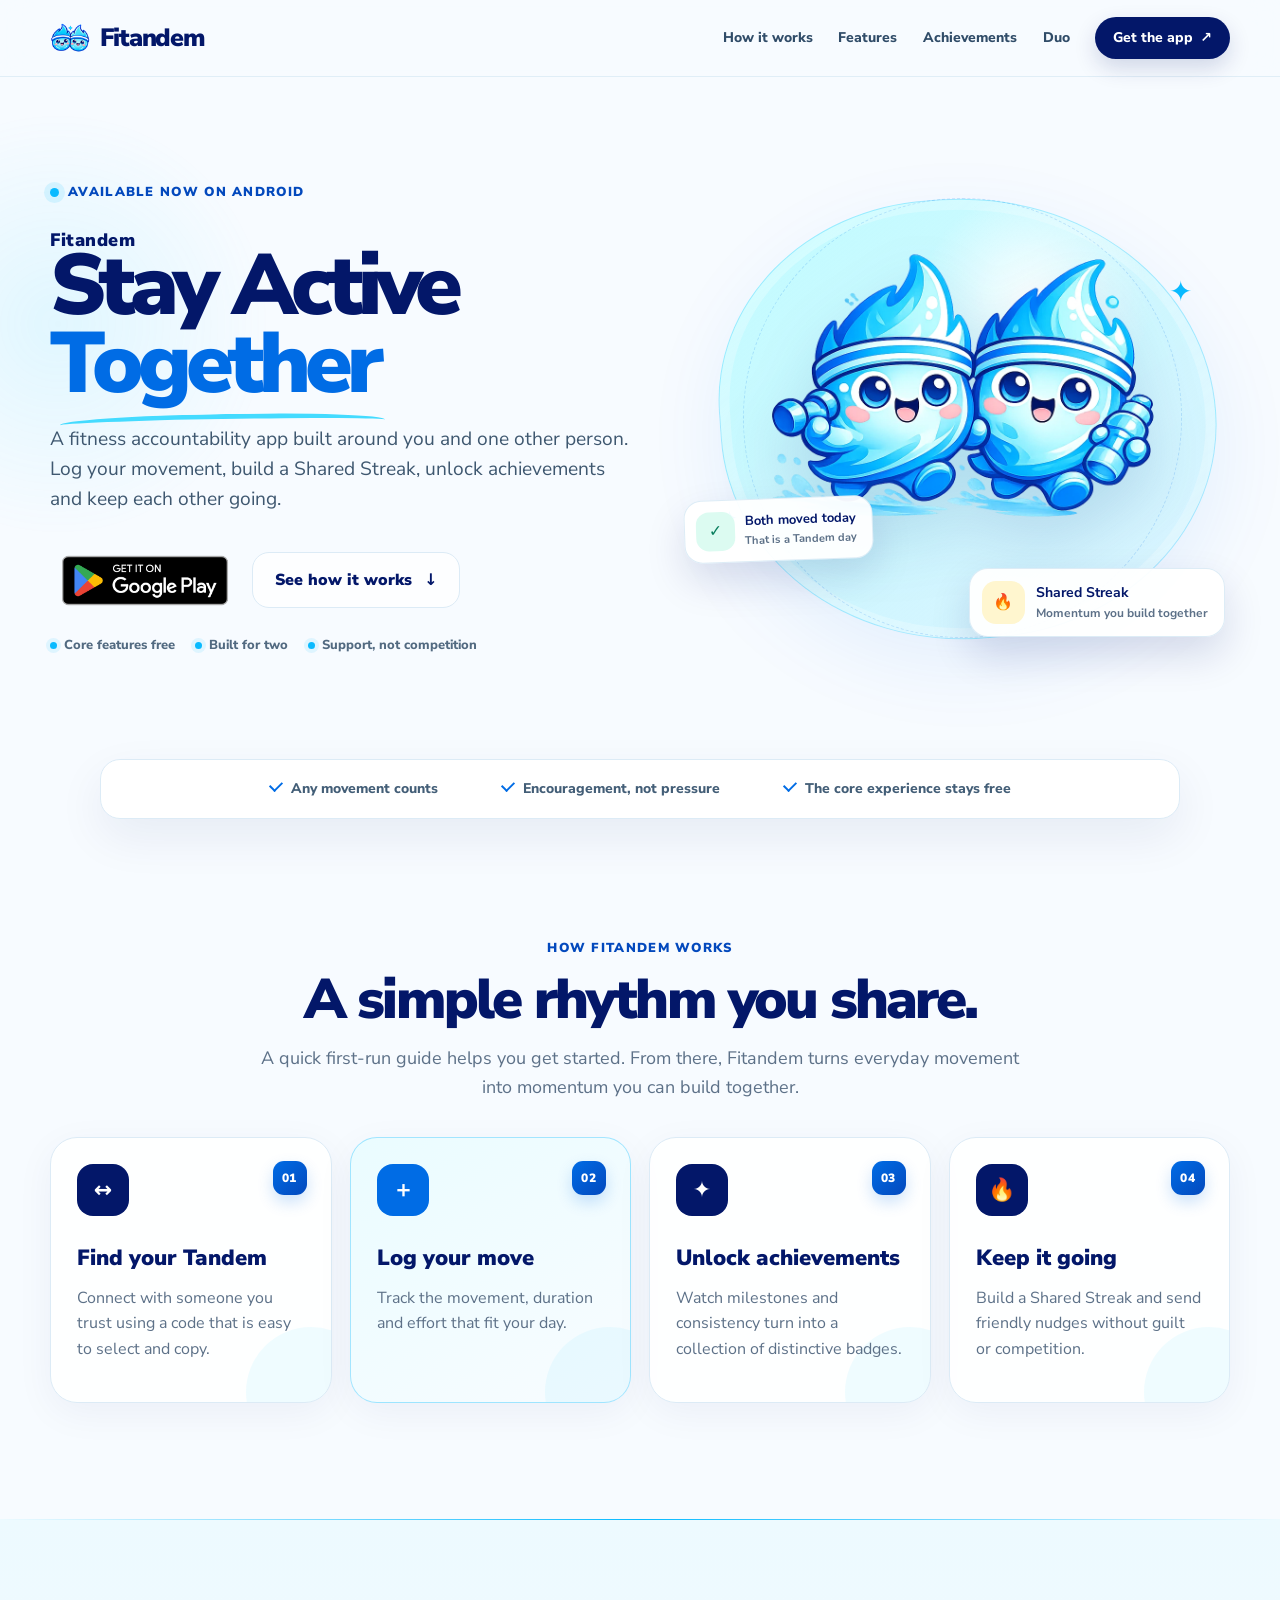
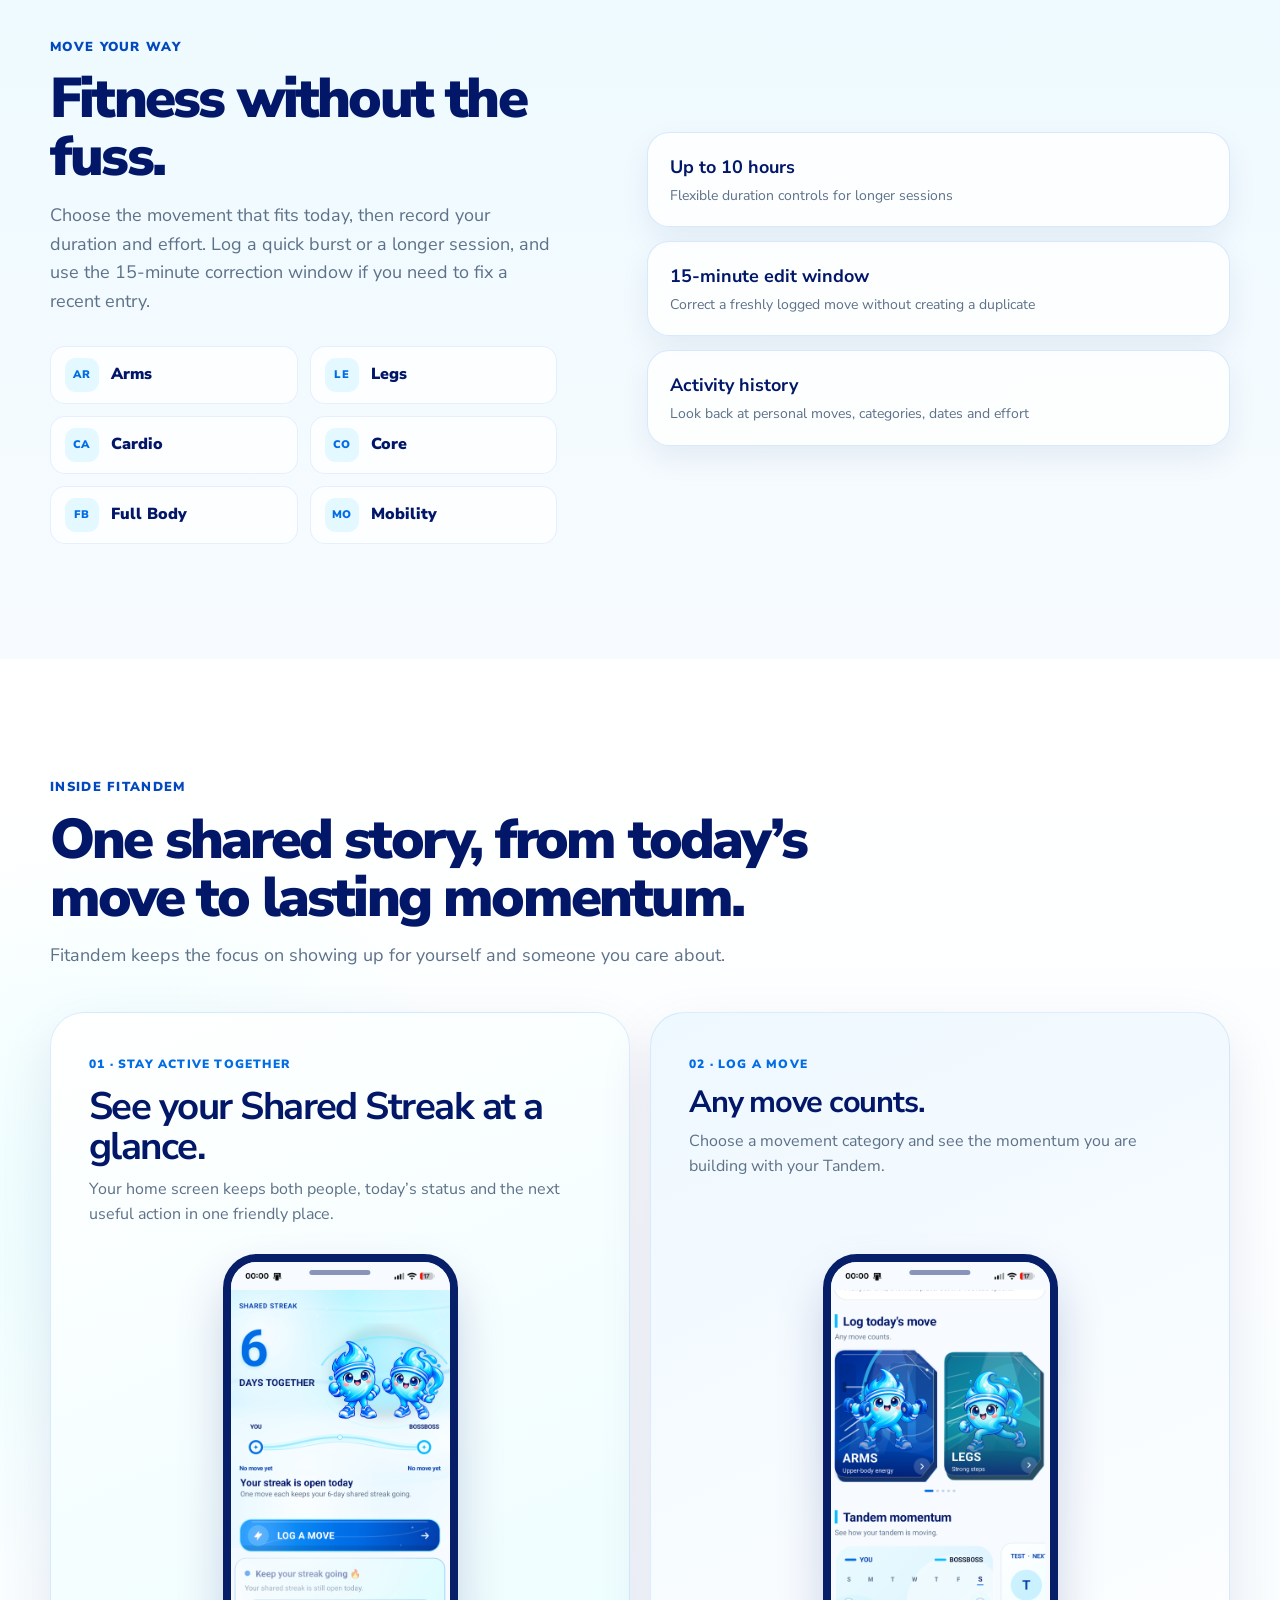
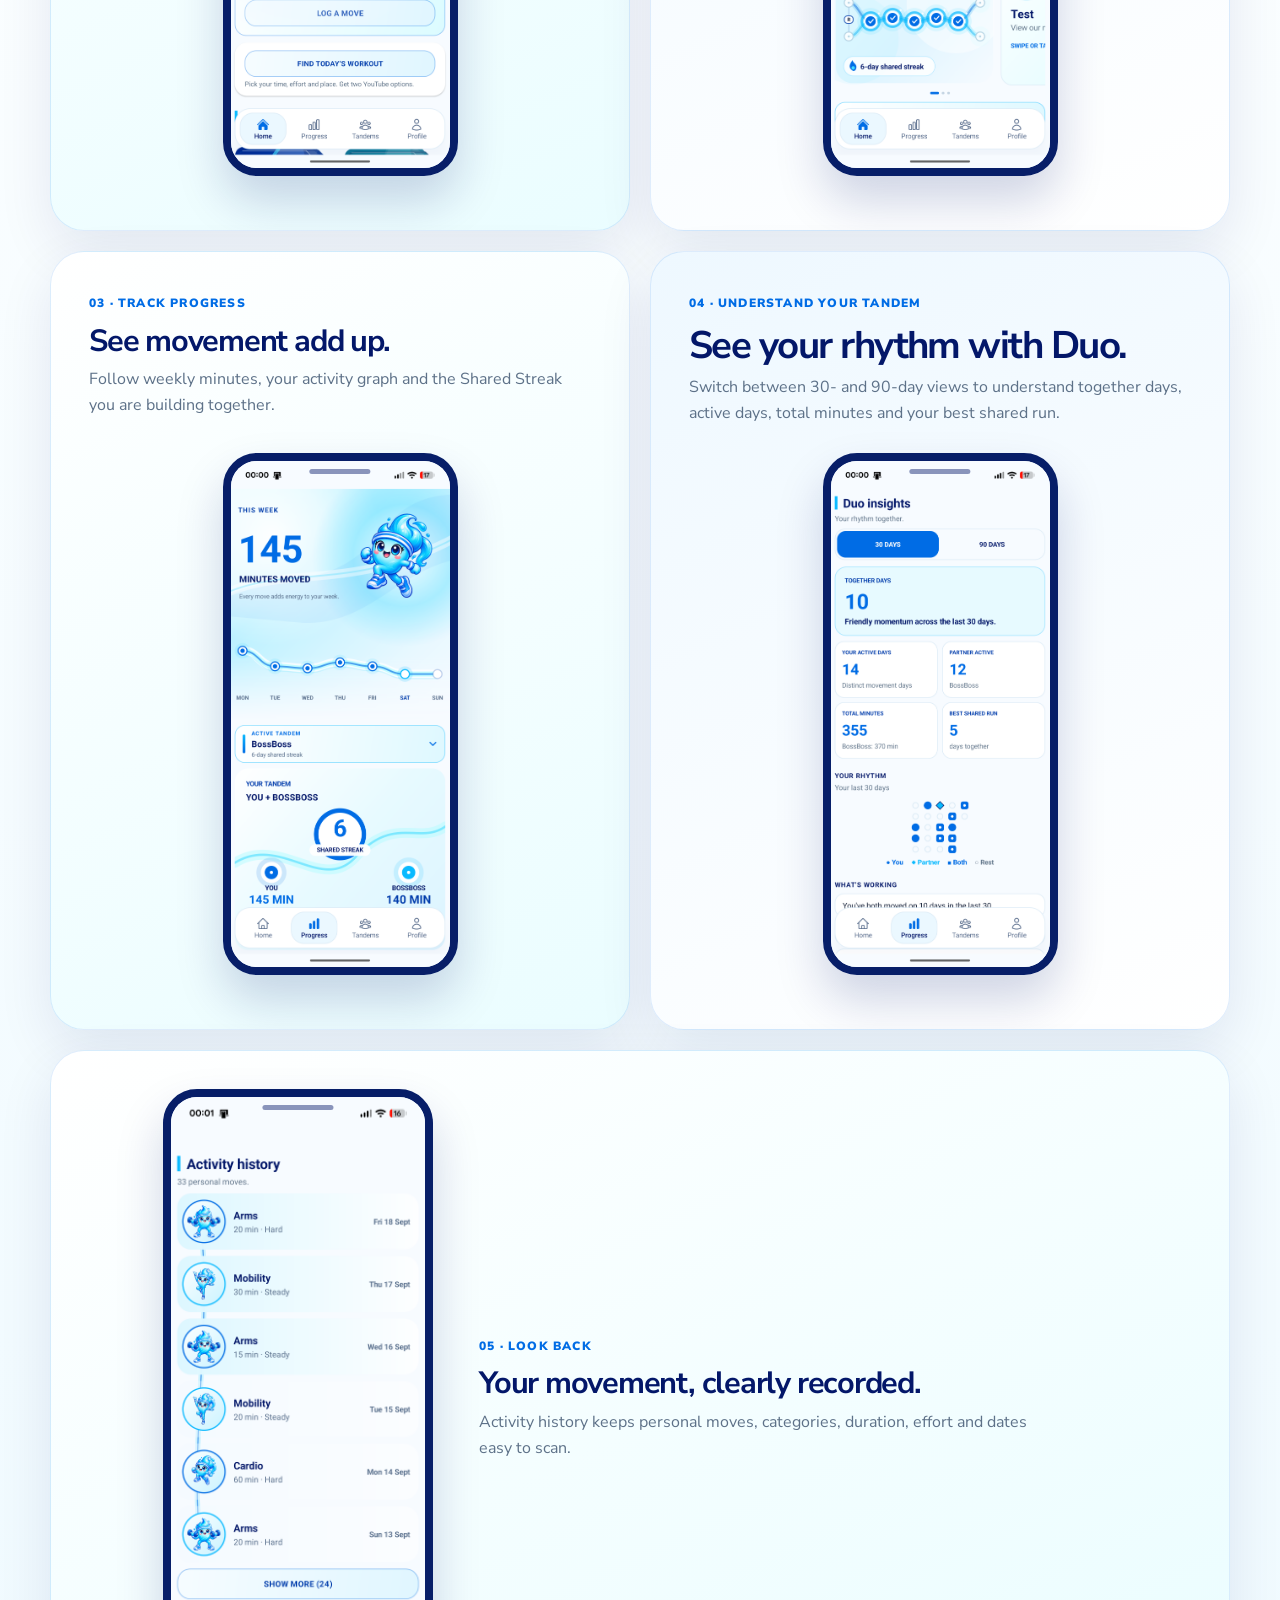
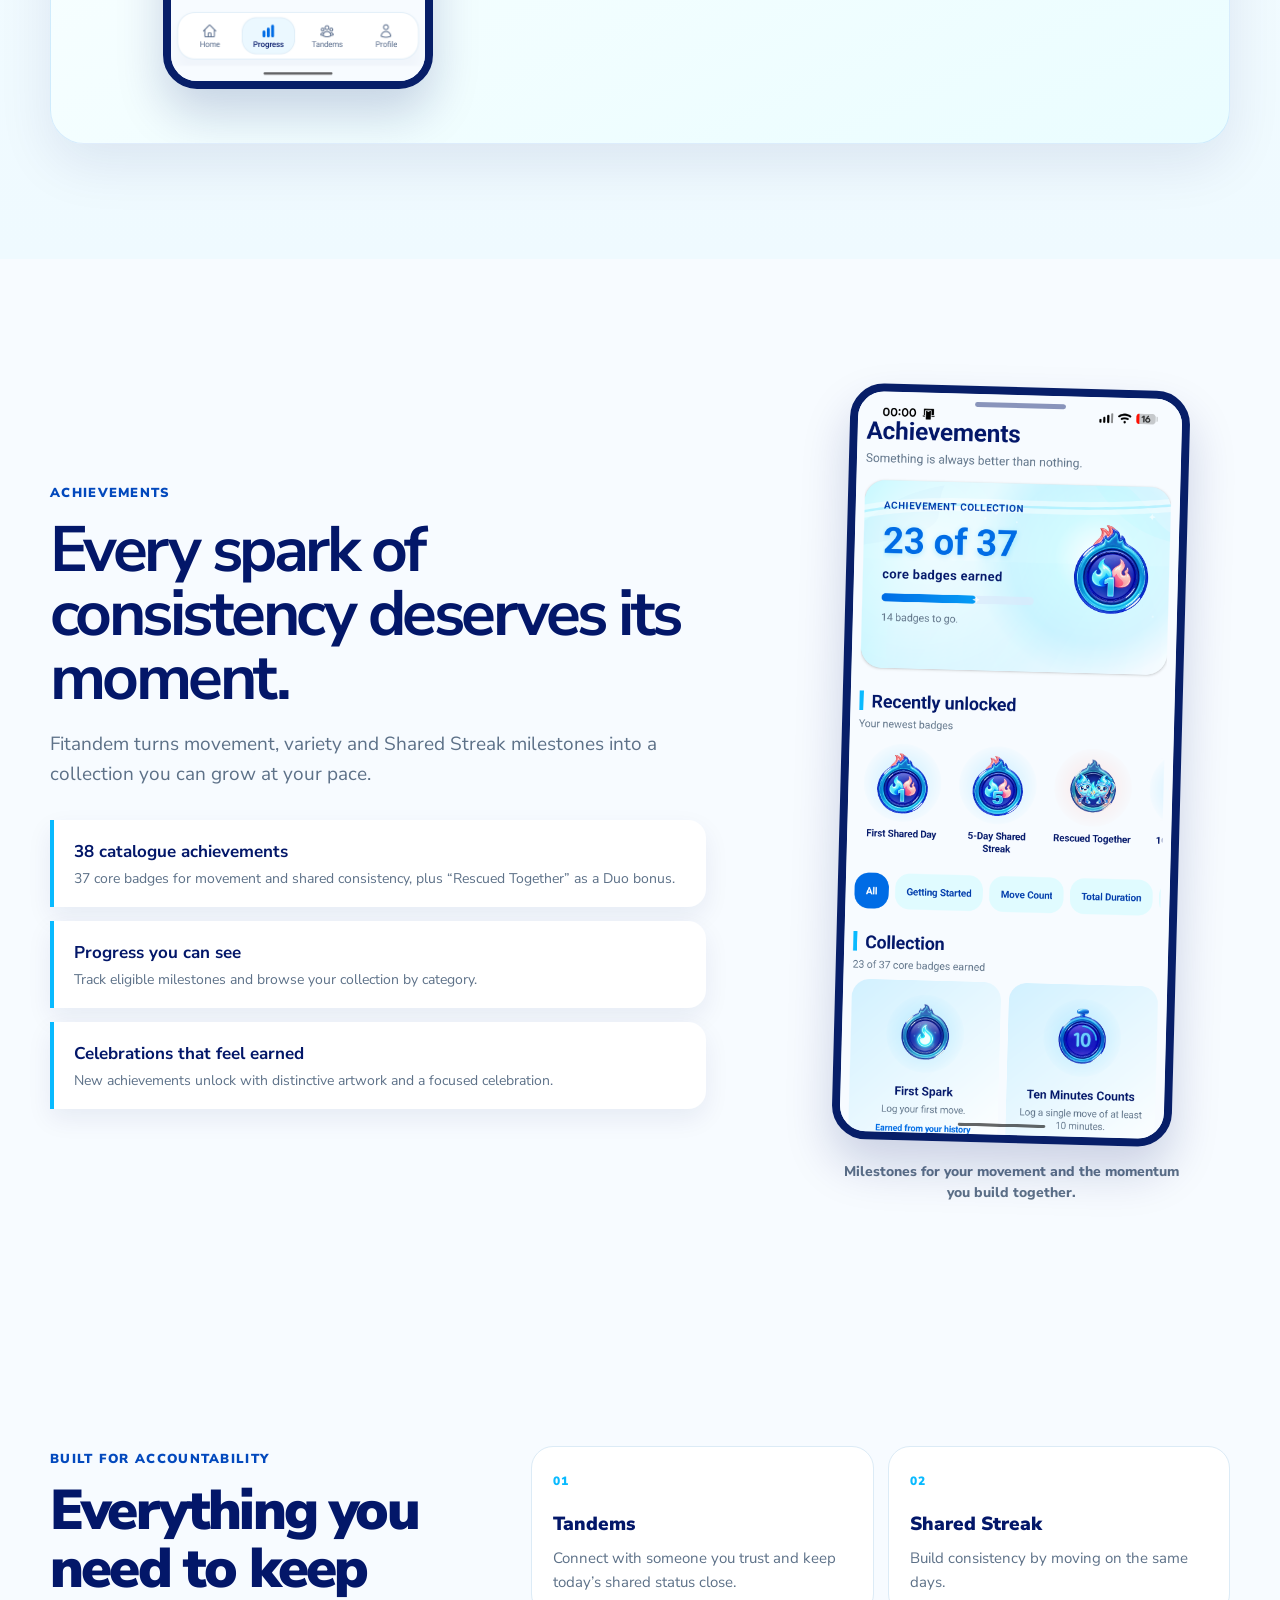
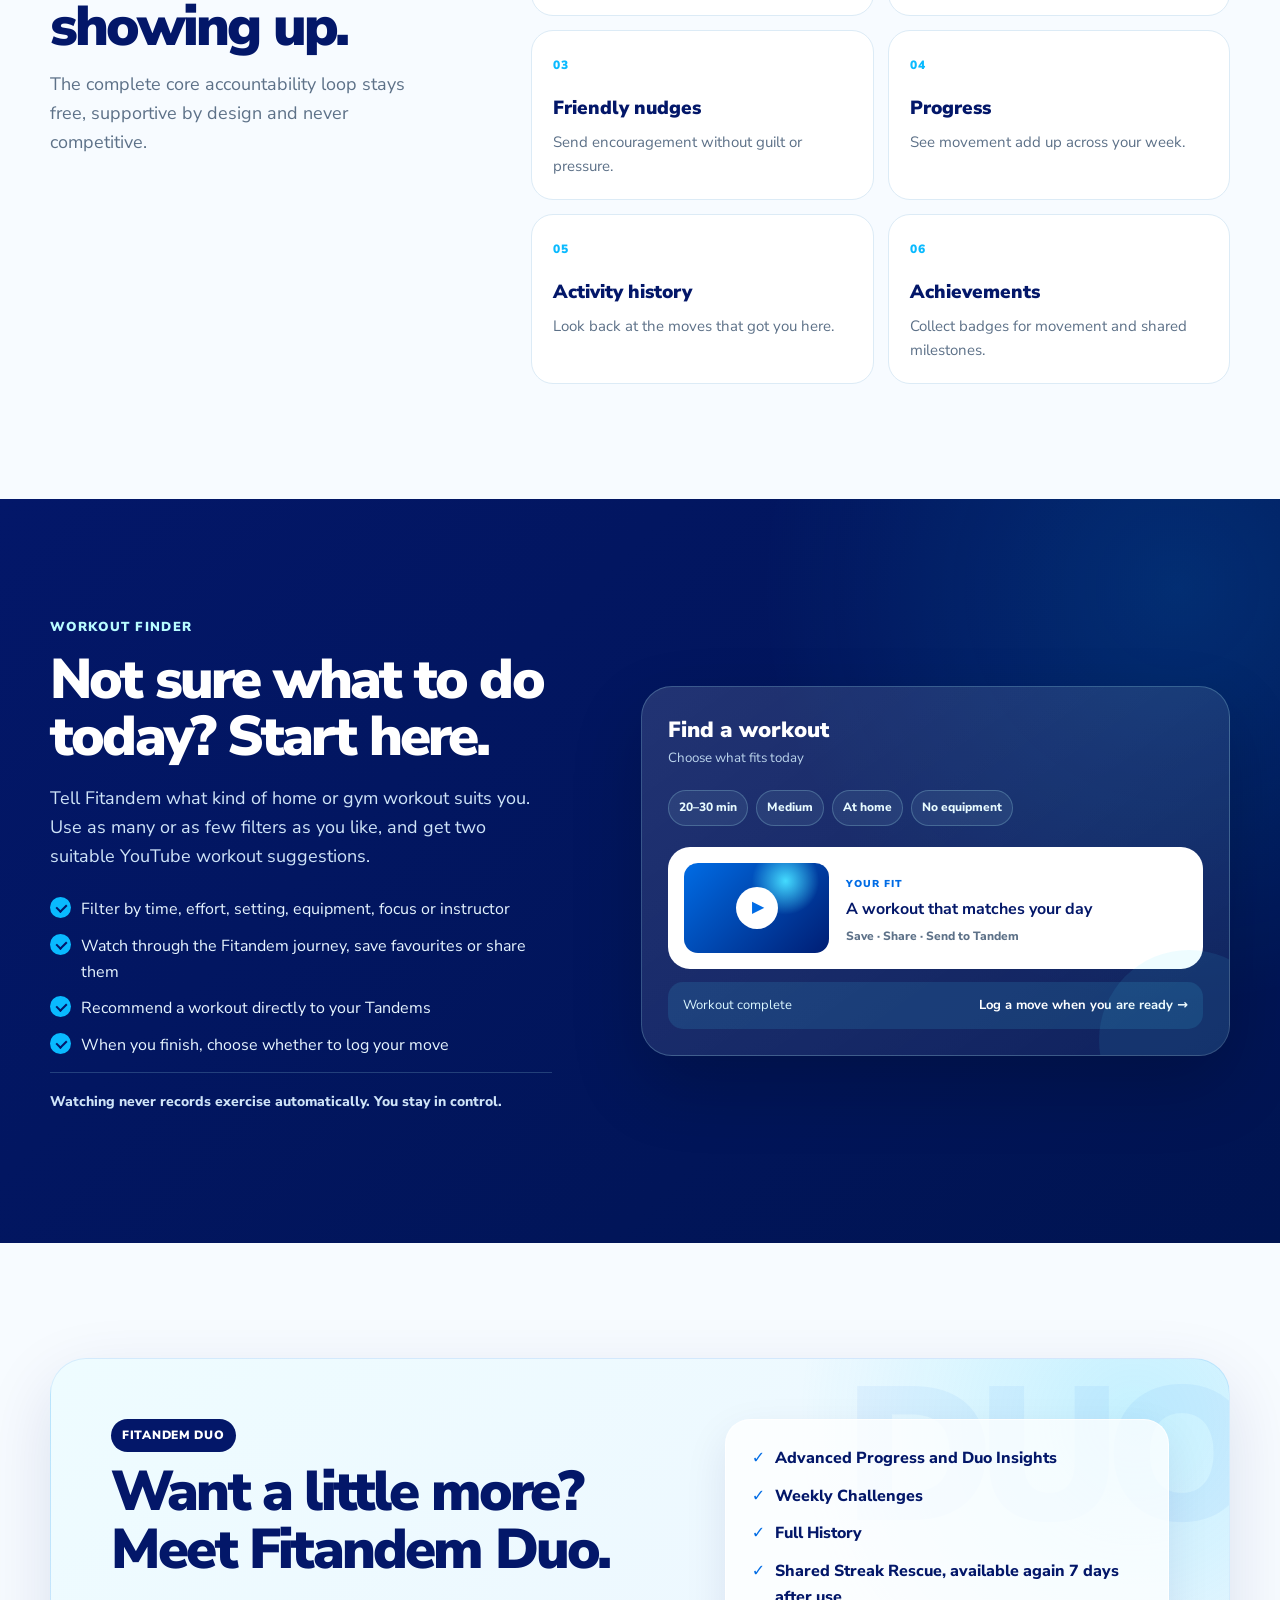
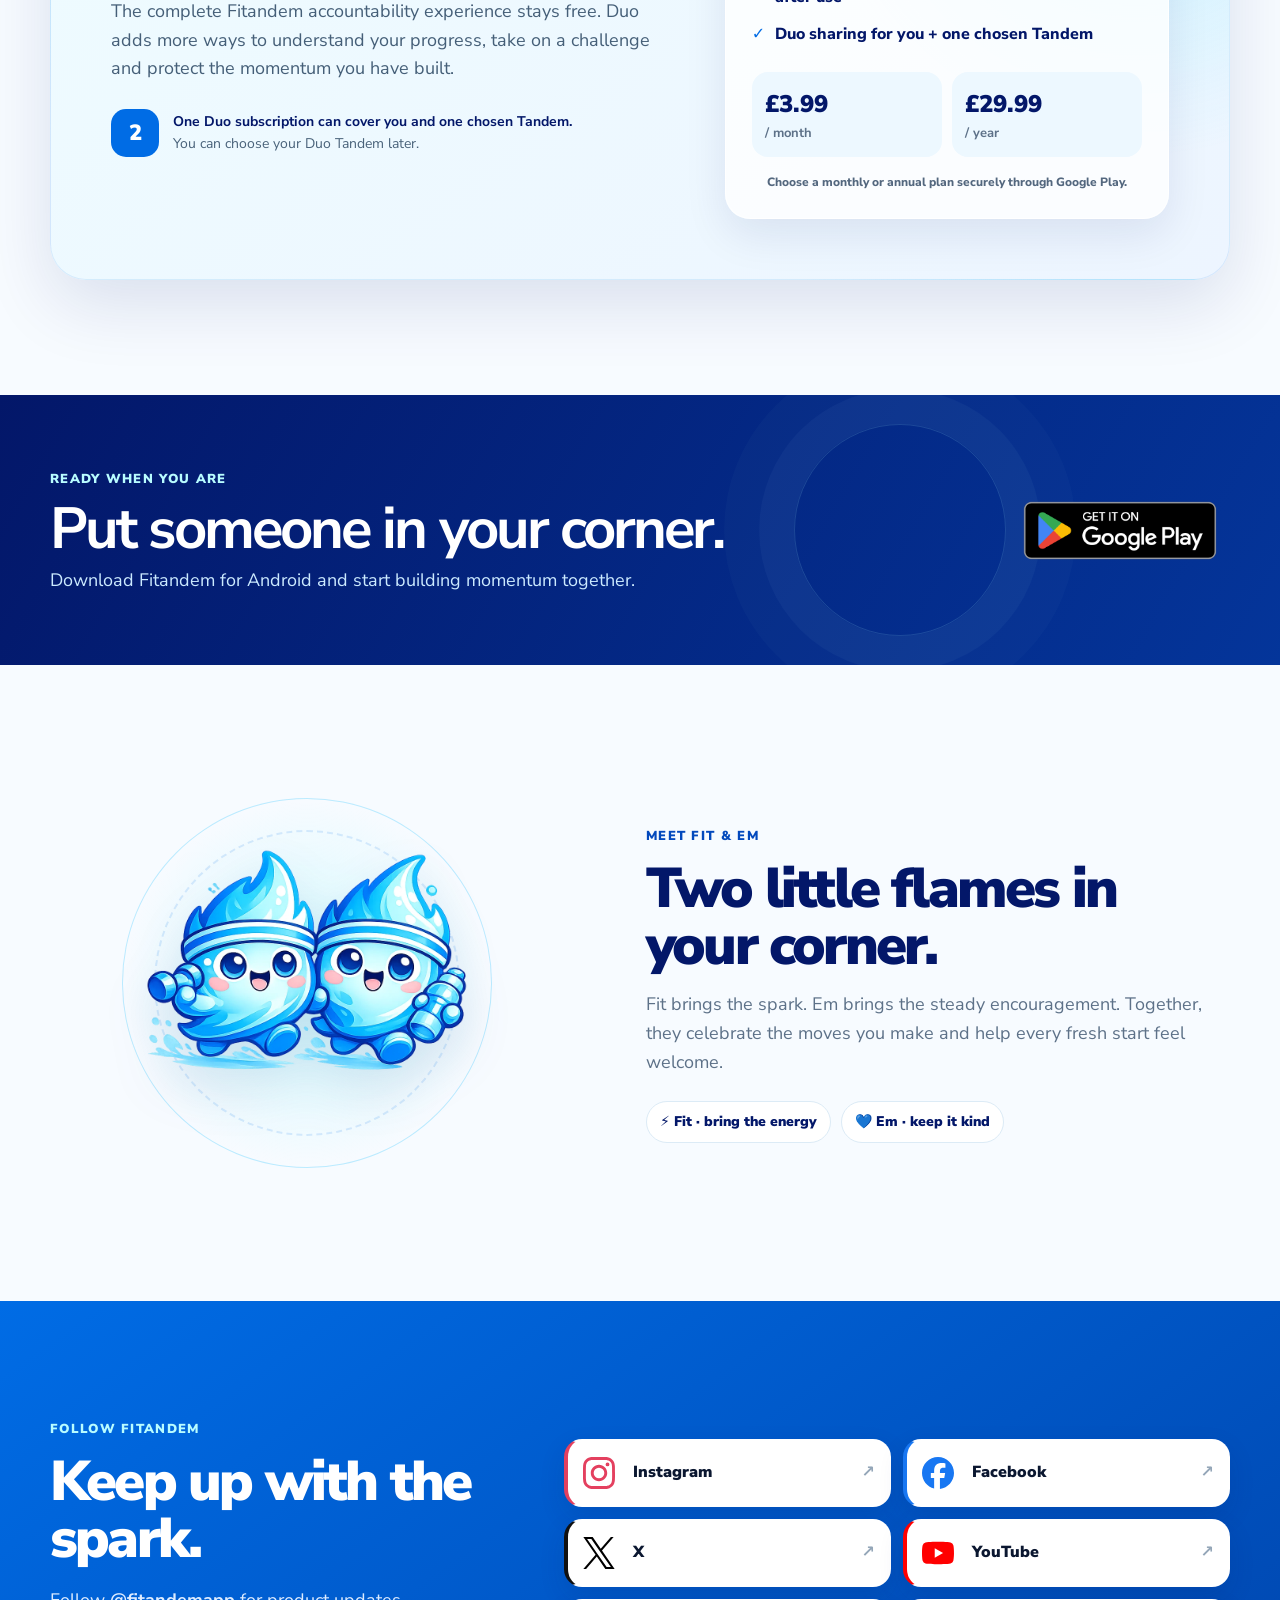
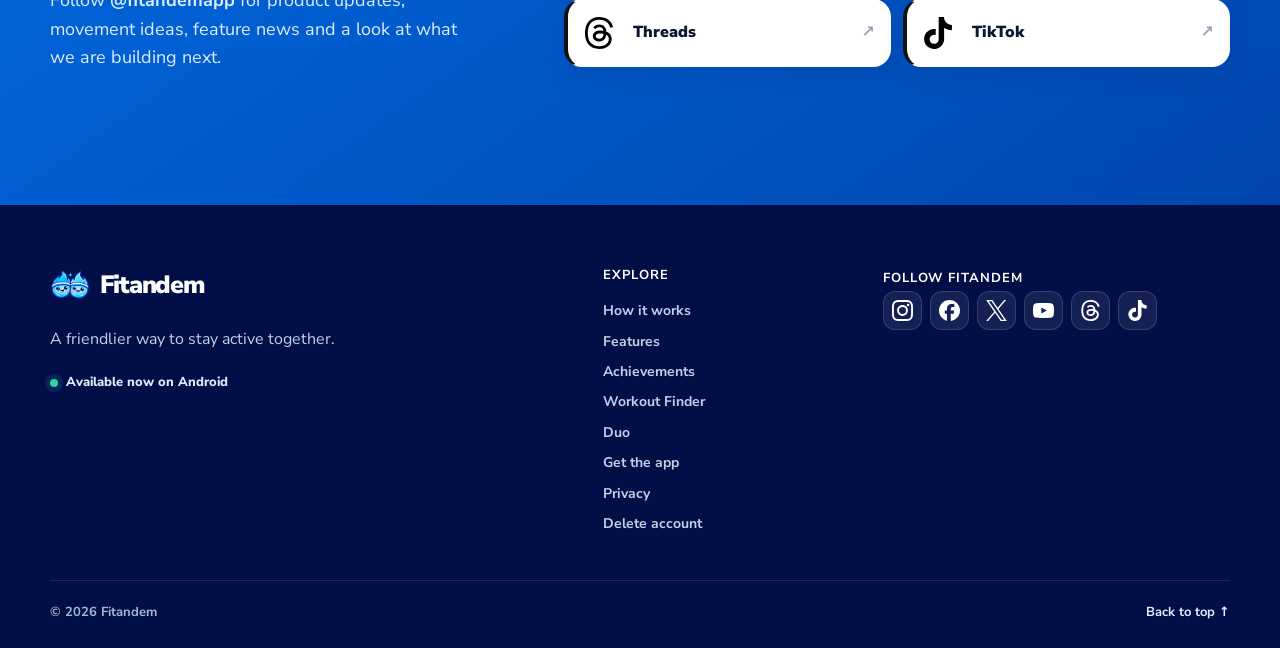
==== index.html @ 316a5f18 "Polish Fitandem website experience" ====
<!doctype html>
<html lang="en-GB">
<head>
  <meta charset="utf-8">
  <meta name="viewport" content="width=device-width, initial-scale=1">
  <title>Fitandem: Stay Active Together | Fitness Accountability App</title>
  <meta name="description" content="Fitandem is the Android fitness accountability app for you and one other person. Log activity, build shared streaks, unlock achievements and find workouts together.">
  <meta name="application-name" content="Fitandem">
  <meta name="theme-color" content="#006CE5">
  <meta property="og:title" content="Fitandem: Stay Active Together">
  <meta property="og:description" content="Stay active with someone in your corner. Track activity, build shared streaks, unlock achievements and discover workouts together.">
  <meta property="og:type" content="website">
  <meta property="og:site_name" content="Fitandem">
  <meta property="og:url" content="https://fitandem.com/">
  <meta property="og:image" content="https://fitandem.com/assets/brand/fitandem-feature-graphic.png">
  <meta property="og:image:width" content="1024">
  <meta property="og:image:height" content="500">
  <meta property="og:image:alt" content="Fitandem: Stay Active Together">
  <meta name="twitter:card" content="summary_large_image">
  <meta name="twitter:title" content="Fitandem: Stay Active Together">
  <meta name="twitter:description" content="The Android fitness accountability app built around you and one other person.">
  <meta name="twitter:image" content="https://fitandem.com/assets/brand/fitandem-feature-graphic.png">
  <link rel="canonical" href="https://fitandem.com/">
  <link rel="icon" type="image/png" href="assets/brand/fitandem-logo-web.png">
  <link rel="preconnect" href="https://fonts.googleapis.com">
  <link rel="preconnect" href="https://fonts.gstatic.com" crossorigin>
  <link href="https://fonts.googleapis.com/css2?family=Nunito+Sans:wght@400;600;700;800;900&amp;display=swap" rel="stylesheet">
  <link rel="stylesheet" href="styles.css?v=20260922-1">
  <script defer src="main.js?v=20260922-1"></script>
  <script type="application/ld+json">
  {
    "@context": "https://schema.org",
    "@type": "SoftwareApplication",
    "name": "Fitandem: Stay Active Together",
    "alternateName": "Fitandem",
    "url": "https://fitandem.com/",
    "downloadUrl": "https://fitandem.com/android",
    "operatingSystem": "Android",
    "applicationCategory": "HealthApplication",
    "description": "A fitness accountability and activity tracking app for two people, with shared streaks, achievements, friendly nudges and workout discovery."
  }
  </script>
</head>
<body>
  <a class="skip-link" href="#main-content">Skip to content</a>
  <header class="site-header" id="top">
    <div class="header-inner">
      <a class="brand" href="#top" aria-label="Fitandem home"><img class="brand-logo" src="assets/brand/fitandem-logo-web.png" alt="" width="256" height="256"><span>Fitandem</span></a>
      <nav class="site-nav" id="site-nav" aria-label="Main navigation"><a href="#how-it-works">How it works</a><a href="#features">Features</a><a href="#achievements">Achievements</a><a href="#duo">Duo</a><a class="nav-install" href="https://fitandem.com/android">Get the app <span aria-hidden="true">↗</span></a></nav>
      <button class="menu-toggle" type="button" aria-expanded="false" aria-controls="site-nav" aria-label="Open navigation"><span></span><span></span><span></span></button>
    </div>
  </header>

  <main id="main-content">
    <section class="hero section-shell" aria-labelledby="hero-title">
      <div class="hero-copy">
        <div class="eyebrow"><span class="eyebrow-dot" aria-hidden="true"></span> Available now on Android</div>
        <p class="hero-brand">Fitandem</p>
        <h1 id="hero-title">Stay Active<br><span>Together</span></h1>
        <p class="hero-lede">A fitness accountability app built around you and one other person. Log your movement, build a Shared Streak, unlock achievements and keep each other going.</p>
        <div class="hero-actions">
          <a class="play-badge" href="https://fitandem.com/android" aria-label="Get Fitandem on Google Play"><img src="assets/badges/get-it-on-google-play.png" alt="Get it on Google Play" width="564" height="168"></a>
          <a class="button button-secondary" href="#how-it-works">See how it works <span aria-hidden="true">↓</span></a>
        </div>
        <ul class="hero-proof" aria-label="Fitandem benefits"><li>Core features free</li><li>Built for two</li><li>Support, not competition</li></ul>
      </div>
      <div class="hero-art">
        <div class="hero-orbit" aria-hidden="true"></div><span class="spark spark-one" aria-hidden="true">✦</span><span class="spark spark-two" aria-hidden="true">✦</span>
        <img src="assets/brand/fit-em-ready-together.webp" alt="Fit and Em, two cheerful blue flame fitness companions, ready to move together" width="1024" height="1024" decoding="async" fetchpriority="high">
        <div class="activity-chip"><span aria-hidden="true">✓</span><span><strong>Both moved today</strong><small>That is a Tandem day</small></span></div>
        <div class="streak-chip"><span class="streak-flame" aria-hidden="true">🔥</span><span><strong>Shared Streak</strong><small>Momentum you build together</small></span></div>
      </div>
    </section>

    <div class="principle-strip" aria-label="Fitandem principles"><span>Any movement counts</span><span>Encouragement, not pressure</span><span>The core experience stays free</span></div>

    <section class="section section-shell" id="how-it-works" aria-labelledby="how-title">
      <div class="section-heading centred"><span class="kicker">How Fitandem works</span><h2 id="how-title">A simple rhythm you share.</h2><p>A quick first-run guide helps you get started. From there, Fitandem turns everyday movement into momentum you can build together.</p></div>
      <ol class="steps-grid steps-grid-four">
        <li class="step-card"><span class="step-number">01</span><div class="step-icon" aria-hidden="true">↔</div><h3>Find your Tandem</h3><p>Connect with someone you trust using a code that is easy to select and copy.</p></li>
        <li class="step-card featured"><span class="step-number">02</span><div class="step-icon" aria-hidden="true">＋</div><h3>Log your move</h3><p>Track the movement, duration and effort that fit your day.</p></li>
        <li class="step-card"><span class="step-number">03</span><div class="step-icon" aria-hidden="true">✦</div><h3>Unlock achievements</h3><p>Watch milestones and consistency turn into a collection of distinctive badges.</p></li>
        <li class="step-card"><span class="step-number">04</span><div class="step-icon" aria-hidden="true">🔥</div><h3>Keep it going</h3><p>Build a Shared Streak and send friendly nudges without guilt or competition.</p></li>
      </ol>
    </section>

    <section class="section movement-band" id="features" aria-labelledby="move-title">
      <div class="section-shell movement-layout movement-layout-updated">
        <div class="movement-copy"><span class="kicker">Move your way</span><h2 id="move-title">Fitness without the fuss.</h2><p>Choose the movement that fits today, then record your duration and effort. Log a quick burst or a longer session, and use the 15-minute correction window if you need to fix a recent entry.</p>
          <ul class="category-grid" aria-label="Movement categories"><li><span aria-hidden="true">AR</span>Arms</li><li><span aria-hidden="true">LE</span>Legs</li><li><span aria-hidden="true">CA</span>Cardio</li><li><span aria-hidden="true">CO</span>Core</li><li><span aria-hidden="true">FB</span>Full Body</li><li><span aria-hidden="true">MO</span>Mobility</li></ul>
        </div>
        <div class="movement-highlights" aria-label="Movement tracking highlights">
          <div><strong>Up to 10 hours</strong><span>Flexible duration controls for longer sessions</span></div>
          <div><strong>15-minute edit window</strong><span>Correct a freshly logged move without creating a duplicate</span></div>
          <div><strong>Activity history</strong><span>Look back at personal moves, categories, dates and effort</span></div>
        </div>
      </div>
    </section>

    <section class="section screen-story" aria-labelledby="screens-title">
      <div class="section-shell">
        <div class="section-heading"><span class="kicker">Inside Fitandem</span><h2 id="screens-title">One shared story, from today’s move to lasting momentum.</h2><p>Fitandem keeps the focus on showing up for yourself and someone you care about.</p></div>
        <ol class="story-list">
          <li class="story-card story-card-wide">
            <div class="story-copy"><span>01 · Stay active together</span><h3>See your Shared Streak at a glance.</h3><p>Your home screen keeps both people, today’s status and the next useful action in one friendly place.</p></div>
            <figure class="screen-frame"><img src="assets/screenshots/home-shared-streak.webp" alt="Fitandem home screen showing a six-day Shared Streak, paired mascots and the Log a Move button" width="1080" height="2400" loading="lazy" decoding="async"></figure>
          </li>
          <li class="story-card">
            <div class="story-copy"><span>02 · Log a move</span><h3>Any move counts.</h3><p>Choose a movement category and see the momentum you are building with your Tandem.</p></div>
            <figure class="screen-frame"><img src="assets/screenshots/home-log-momentum.webp" alt="Fitandem home screen showing Arms and Legs movement choices and Tandem momentum" width="1080" height="2400" loading="lazy" decoding="async"></figure>
          </li>
          <li class="story-card">
            <div class="story-copy"><span>03 · Track progress</span><h3>See movement add up.</h3><p>Follow weekly minutes, your activity graph and the Shared Streak you are building together.</p></div>
            <figure class="screen-frame"><img src="assets/screenshots/progress-weekly.webp" alt="Fitandem Progress screen showing 145 minutes moved, a weekly graph and an active Tandem" width="1080" height="2400" loading="lazy" decoding="async"></figure>
          </li>
          <li class="story-card story-card-wide story-card-reverse">
            <div class="story-copy"><span>04 · Understand your Tandem</span><h3>See your rhythm with Duo.</h3><p>Switch between 30- and 90-day views to understand together days, active days, total minutes and your best shared run.</p></div>
            <figure class="screen-frame"><img src="assets/screenshots/duo-insights.webp" alt="Fitandem Duo Insights screen with 30- and 90-day views, together days, active days, total minutes, best shared run and rhythm grid" width="1080" height="2400" loading="lazy" decoding="async"></figure>
          </li>
          <li class="story-card story-card-history">
            <div class="story-copy"><span>05 · Look back</span><h3>Your movement, clearly recorded.</h3><p>Activity history keeps personal moves, categories, duration, effort and dates easy to scan.</p></div>
            <figure class="screen-frame"><img src="assets/screenshots/activity-history.webp" alt="Fitandem Activity History showing personal moves with categories, duration, effort and dates" width="1080" height="2400" loading="lazy" decoding="async"></figure>
          </li>
        </ol>
      </div>
    </section>

    <section class="section section-shell achievements-section" id="achievements" aria-labelledby="achievements-title">
      <div class="achievement-layout">
        <div class="achievement-copy"><span class="kicker">Achievements</span><h2 id="achievements-title">Every spark of consistency deserves its moment.</h2><p>Fitandem turns movement, variety and Shared Streak milestones into a collection you can grow at your pace.</p>
          <ul class="achievement-points">
            <li><strong>38 catalogue achievements</strong><span>37 core badges for movement and shared consistency, plus “Rescued Together” as a Duo bonus.</span></li>
            <li><strong>Progress you can see</strong><span>Track eligible milestones and browse your collection by category.</span></li>
            <li><strong>Celebrations that feel earned</strong><span>New achievements unlock with distinctive artwork and a focused celebration.</span></li>
          </ul>
        </div>
        <figure class="achievement-screen">
          <div class="screen-frame"><img src="assets/screenshots/achievements-collection.webp" alt="Fitandem Achievements screen showing collection progress and recently unlocked badges including First Shared Day, 5-Day Shared Streak and Rescued Together" width="1080" height="2400" loading="lazy" decoding="async"></div>
          <figcaption>Milestones for your movement and the momentum you build together.</figcaption>
        </figure>
      </div>
    </section>

    <section class="section section-shell accountability" aria-labelledby="accountability-title">
      <div class="accountability-intro"><span class="kicker">Built for accountability</span><h2 id="accountability-title">Everything you need to keep showing up.</h2><p>The complete core accountability loop stays free, supportive by design and never competitive.</p></div>
      <div class="feature-list"><article><span aria-hidden="true">01</span><h3>Tandems</h3><p>Connect with someone you trust and keep today’s shared status close.</p></article><article><span aria-hidden="true">02</span><h3>Shared Streak</h3><p>Build consistency by moving on the same days.</p></article><article><span aria-hidden="true">03</span><h3>Friendly nudges</h3><p>Send encouragement without guilt or pressure.</p></article><article><span aria-hidden="true">04</span><h3>Progress</h3><p>See movement add up across your week.</p></article><article><span aria-hidden="true">05</span><h3>Activity history</h3><p>Look back at the moves that got you here.</p></article><article><span aria-hidden="true">06</span><h3>Achievements</h3><p>Collect badges for movement and shared milestones.</p></article></div>
    </section>

    <section class="section finder-section" id="workout-finder" aria-labelledby="finder-title">
      <div class="section-shell finder-layout">
        <div class="finder-copy"><span class="kicker kicker-light">Workout Finder</span><h2 id="finder-title">Not sure what to do today? Start here.</h2><p>Tell Fitandem what kind of home or gym workout suits you. Use as many or as few filters as you like, and get two suitable YouTube workout suggestions.</p>
          <ul class="tick-list"><li>Filter by time, effort, setting, equipment, focus or instructor</li><li>Watch through the Fitandem journey, save favourites or share them</li><li>Recommend a workout directly to your Tandems</li><li>When you finish, choose whether to log your move</li></ul><p class="finder-note">Watching never records exercise automatically. You stay in control.</p>
        </div>
        <div class="finder-demo" aria-label="Illustration of the Workout Finder experience"><div class="finder-top"><span>Find a workout</span><small>Choose what fits today</small></div><div class="filter-row" aria-hidden="true"><span>20–30 min</span><span>Medium</span><span>At home</span><span>No equipment</span></div><div class="video-result"><div class="video-thumb"><span aria-hidden="true">▶</span></div><div><small>YOUR FIT</small><strong>A workout that matches your day</strong><p>Save · Share · Send to Tandem</p></div></div><div class="completion-flow"><span>Workout complete</span><strong>Log a move when you are ready →</strong></div></div>
      </div>
    </section>

    <section class="section section-shell duo-section" id="duo" aria-labelledby="duo-title">
      <div class="duo-card"><div class="duo-copy"><span class="duo-badge">Fitandem Duo</span><h2 id="duo-title">Want a little more?<br>Meet Fitandem Duo.</h2><p class="duo-lede">The complete Fitandem accountability experience stays free. Duo adds more ways to understand your progress, take on a challenge and protect the momentum you have built.</p><div class="duo-sharing"><span aria-hidden="true">2</span><p><strong>One Duo subscription can cover you and one chosen Tandem.</strong><br>You can choose your Duo Tandem later.</p></div></div>
        <div class="duo-panel"><ul><li><span aria-hidden="true">✓</span> Advanced Progress and Duo Insights</li><li><span aria-hidden="true">✓</span> Weekly Challenges</li><li><span aria-hidden="true">✓</span> Full History</li><li><span aria-hidden="true">✓</span> Shared Streak Rescue, available again 7 days after use</li><li><span aria-hidden="true">✓</span> Duo sharing for you + one chosen Tandem</li></ul><div class="prices" aria-label="Fitandem Duo pricing"><div><strong>£3.99</strong><span>/ month</span></div><div><strong>£29.99</strong><span>/ year</span></div></div><p>Choose a monthly or annual plan securely through Google Play.</p></div></div>
    </section>

    <section class="section install-section" aria-labelledby="install-title">
      <div class="section-shell install-band">
        <div><span class="kicker kicker-light">Ready when you are</span><h2 id="install-title">Put someone in your corner.</h2><p>Download Fitandem for Android and start building momentum together.</p></div>
        <a class="play-badge play-badge-lower" href="https://fitandem.com/android" aria-label="Get Fitandem on Google Play"><img src="assets/badges/get-it-on-google-play.png" alt="Get it on Google Play" width="564" height="168" loading="lazy" decoding="async"></a>
      </div>
    </section>

    <section class="section section-shell mascot-section" aria-labelledby="mascot-title">
      <div class="mascot-art"><div class="mascot-ring" aria-hidden="true"></div><img src="assets/brand/fit-em-ready-together.webp" alt="Fit and Em smiling side by side" width="1024" height="1024" loading="lazy" decoding="async"></div>
      <div class="mascot-copy"><span class="kicker">Meet Fit &amp; Em</span><h2 id="mascot-title">Two little flames in your corner.</h2><p>Fit brings the spark. Em brings the steady encouragement. Together, they celebrate the moves you make and help every fresh start feel welcome.</p><div class="personality-pills"><span>⚡ Fit · bring the energy</span><span>💙 Em · keep it kind</span></div></div>
    </section>

    <section class="section follow-section" id="follow" aria-labelledby="follow-title">
      <div class="section-shell follow-inner"><div class="follow-heading"><span class="kicker kicker-light">Follow Fitandem</span><h2 id="follow-title">Keep up with the spark.</h2><p>Follow <strong>@fitandemapp</strong> for product updates, movement ideas, feature news and a look at what we are building next.</p></div>
        <div class="social-grid" aria-label="Follow Fitandem on social media">
          <a class="social-button instagram" href="https://www.instagram.com/fitandemapp/" target="_blank" rel="noopener noreferrer" aria-label="Follow Fitandem on Instagram (opens in a new tab)"><img src="assets/social/instagram.svg" alt="" aria-hidden="true"><span>Instagram</span><b aria-hidden="true">↗</b></a>
          <a class="social-button facebook" href="https://www.facebook.com/profile.php?id=61593506592853" target="_blank" rel="noopener noreferrer" aria-label="Follow Fitandem on Facebook (opens in a new tab)"><img src="assets/social/facebook.svg" alt="" aria-hidden="true"><span>Facebook</span><b aria-hidden="true">↗</b></a>
          <a class="social-button x-social" href="https://x.com/fitandemapp" target="_blank" rel="noopener noreferrer" aria-label="Follow Fitandem on X (opens in a new tab)"><img src="assets/social/x.svg" alt="" aria-hidden="true"><span>X</span><b aria-hidden="true">↗</b></a>
          <a class="social-button youtube" href="https://www.youtube.com/@fitandemapp" target="_blank" rel="noopener noreferrer" aria-label="Follow Fitandem on YouTube (opens in a new tab)"><img src="assets/social/youtube.svg" alt="" aria-hidden="true"><span>YouTube</span><b aria-hidden="true">↗</b></a>
          <a class="social-button threads" href="https://www.threads.com/@fitandemapp" target="_blank" rel="noopener noreferrer" aria-label="Follow Fitandem on Threads (opens in a new tab)"><img src="assets/social/threads.svg" alt="" aria-hidden="true"><span>Threads</span><b aria-hidden="true">↗</b></a>
          <a class="social-button tiktok" href="https://www.tiktok.com/@fitandemapp" target="_blank" rel="noopener noreferrer" aria-label="Follow Fitandem on TikTok (opens in a new tab)"><img src="assets/social/tiktok.svg" alt="" aria-hidden="true"><span>TikTok</span><b aria-hidden="true">↗</b></a>
        </div>
      </div>
    </section>
  </main>

  <footer class="site-footer"><div class="section-shell footer-grid"><div class="footer-intro"><a class="brand footer-brand" href="#top"><img class="brand-logo" src="assets/brand/fitandem-logo-web.png" alt="" width="256" height="256"><span>Fitandem</span></a><p>A friendlier way to stay active together.</p><span class="footer-status"><i aria-hidden="true"></i> Available now on Android</span></div><nav class="footer-nav" aria-label="Footer navigation"><strong>Explore</strong><a href="#how-it-works">How it works</a><a href="#features">Features</a><a href="#achievements">Achievements</a><a href="#workout-finder">Workout Finder</a><a href="#duo">Duo</a><a href="https://fitandem.com/android">Get the app</a><a href="/privacy">Privacy</a><a href="/delete-account">Delete account</a></nav><div class="footer-socials"><strong>Follow Fitandem</strong><div>
    <a href="https://www.instagram.com/fitandemapp/" target="_blank" rel="noopener noreferrer" aria-label="Instagram (opens in a new tab)"><img src="assets/social/instagram.svg" alt=""></a><a href="https://www.facebook.com/profile.php?id=61593506592853" target="_blank" rel="noopener noreferrer" aria-label="Facebook (opens in a new tab)"><img src="assets/social/facebook.svg" alt=""></a><a href="https://x.com/fitandemapp" target="_blank" rel="noopener noreferrer" aria-label="X (opens in a new tab)"><img src="assets/social/x.svg" alt=""></a><a href="https://www.youtube.com/@fitandemapp" target="_blank" rel="noopener noreferrer" aria-label="YouTube (opens in a new tab)"><img src="assets/social/youtube.svg" alt=""></a><a href="https://www.threads.com/@fitandemapp" target="_blank" rel="noopener noreferrer" aria-label="Threads (opens in a new tab)"><img src="assets/social/threads.svg" alt=""></a><a href="https://www.tiktok.com/@fitandemapp" target="_blank" rel="noopener noreferrer" aria-label="TikTok (opens in a new tab)"><img src="assets/social/tiktok.svg" alt=""></a>
  </div></div></div><div class="section-shell footer-bottom"><span>© 2026 Fitandem</span><a href="#top">Back to top ↑</a></div></footer>
</body>
</html>
---- styles.css ----
:root{color-scheme:light;--blue:#006ce5;--blue-dark:#0349bd;--cyan:#09baff;--cyan-bright:#44dbff;--ice:#b8fcff;--navy:#031769;--ink:#0b1730;--muted:#5d7188;--canvas:#f7fbff;--surface:#fff;--line:#dcebf6;--shadow:0 24px 70px rgba(3,23,105,.12)}
*{box-sizing:border-box}html{scroll-behavior:smooth;scroll-padding-top:96px}body{margin:0;min-width:320px;overflow-x:clip;background:var(--canvas);color:var(--ink);font-family:"Nunito Sans",system-ui,-apple-system,BlinkMacSystemFont,"Segoe UI",sans-serif;font-size:16px;line-height:1.6;-webkit-font-smoothing:antialiased}a{color:inherit}img{display:block;max-width:100%;height:auto}a:focus-visible{outline:3px solid var(--cyan-bright);outline-offset:4px;border-radius:8px}.skip-link{position:fixed;z-index:100;top:10px;left:10px;padding:10px 14px;transform:translateY(-160%);background:var(--navy);color:#fff;border-radius:10px;font-weight:900}.skip-link:focus{transform:none}.section-shell{width:min(1180px,calc(100% - clamp(32px,6vw,72px)));margin-inline:auto}.section{padding-block:clamp(72px,9vw,116px)}
.site-header{position:sticky;z-index:50;top:0;border-bottom:1px solid rgba(220,235,246,.85);background:rgba(247,251,255,.9);backdrop-filter:blur(16px)}.header-inner{width:min(1180px,calc(100% - clamp(32px,6vw,72px)));min-height:76px;margin:auto;display:flex;align-items:center;justify-content:space-between;gap:24px}.brand{display:inline-flex;align-items:center;gap:10px;color:var(--navy);font-size:25px;font-weight:900;letter-spacing:-.045em;text-decoration:none}.brand-logo{width:40px;height:40px;flex:none}.site-nav{display:flex;align-items:center;gap:clamp(12px,2vw,28px)}.site-nav a{color:#304c68;font-size:14px;font-weight:800;text-decoration:none;white-space:nowrap}.site-nav a:hover{color:var(--blue)}.site-nav .nav-follow{padding:9px 15px;border-radius:999px;background:var(--navy);color:#fff}
.hero{min-height:620px;display:grid;grid-template-columns:minmax(0,1.04fr) minmax(400px,.96fr);gap:clamp(32px,5vw,68px);align-items:center;padding-block:clamp(42px,7vw,86px)}.eyebrow,.kicker{display:inline-flex;align-items:center;gap:9px;color:var(--blue-dark);font-size:13px;font-weight:900;letter-spacing:.1em;text-transform:uppercase}.eyebrow-dot{width:9px;height:9px;border-radius:50%;background:var(--cyan);box-shadow:0 0 0 6px rgba(9,186,255,.12)}.hero-brand{margin:20px 0 -7px;color:var(--navy);font-size:18px;font-weight:900;letter-spacing:.03em}.hero h1{margin:0 0 22px;color:var(--navy);font-size:clamp(58px,6.7vw,88px);font-weight:900;letter-spacing:-.07em;line-height:.91}.hero h1 span{position:relative;color:var(--blue)}.hero h1 span::after{content:"";position:absolute;left:3%;right:-2%;bottom:-9px;height:12px;border-top:5px solid var(--cyan-bright);border-radius:50%;transform:rotate(-1deg)}.hero-lede{max-width:630px;margin:0;color:#3f5870;font-size:clamp(18px,1.5vw,21px);line-height:1.55}.hero-actions{display:flex;flex-wrap:wrap;gap:12px;margin-top:29px}.button{min-height:54px;display:inline-flex;align-items:center;justify-content:center;gap:12px;padding:0 22px;border:1px solid transparent;border-radius:17px;font-weight:900;text-decoration:none;transition:transform .2s ease,box-shadow .2s ease,border-color .2s ease}.button:hover{transform:translateY(-2px)}.button-primary{background:linear-gradient(135deg,var(--blue),#0755cb);color:#fff;box-shadow:0 13px 28px rgba(0,108,229,.25)}.button-primary:hover{box-shadow:0 17px 36px rgba(0,108,229,.3)}.button-secondary{border-color:var(--line);background:rgba(255,255,255,.8);color:var(--navy)}.microcopy{margin:13px 0 0;color:#71869a;font-size:14px;font-weight:700}
.hero-art{position:relative;min-height:clamp(430px,40vw,510px);display:grid;place-items:center;isolation:isolate}.hero-art::before{content:"";position:absolute;inset:35px 14px 34px 26px;z-index:-2;border:1px solid rgba(9,186,255,.23);border-radius:46% 54% 49% 51%;background:radial-gradient(circle at 65% 25%,rgba(255,255,255,.95),transparent 25%),linear-gradient(145deg,rgba(184,252,255,.86),rgba(9,186,255,.12));transform:rotate(-4deg)}.hero-art img{width:min(485px,94%);filter:drop-shadow(0 28px 30px rgba(0,55,130,.14));transform:translateY(-5px)}.hero-orbit{position:absolute;width:82%;aspect-ratio:1;z-index:-1;border:1px dashed rgba(0,108,229,.17);border-radius:50%}.spark{position:absolute;color:var(--cyan);font-size:28px;animation:float 4.5s ease-in-out infinite}.spark-one{top:21%;right:7%}.spark-two{bottom:27%;left:5%;animation-delay:-1.6s;font-size:20px}@keyframes float{50%{transform:translateY(-9px) rotate(8deg)}}.streak-chip{position:absolute;right:1%;bottom:7%;display:flex;align-items:center;gap:11px;padding:12px 16px 12px 12px;border:1px solid rgba(220,235,246,.95);border-radius:19px;background:rgba(255,255,255,.94);box-shadow:0 18px 40px rgba(3,23,105,.14)}.streak-flame{width:43px;height:43px;display:grid;place-items:center;border-radius:14px;background:#fff6cf}.streak-chip strong,.streak-chip small{display:block}.streak-chip strong{color:var(--navy);font-size:14px}.streak-chip small{color:var(--muted);font-size:12px;font-weight:700}
.principle-strip{width:min(1080px,calc(100% - clamp(32px,6vw,72px)));margin:0 auto;padding:16px 24px;display:flex;justify-content:center;gap:clamp(20px,5vw,68px);flex-wrap:wrap;border:1px solid var(--line);border-radius:20px;background:#fff;box-shadow:0 12px 38px rgba(3,23,105,.045);color:#435e77;font-size:14px;font-weight:800}.principle-strip span::before{content:"✓";margin-right:8px;color:var(--blue)}.section-heading{max-width:760px;margin-bottom:36px}.section-heading.centred{margin-inline:auto;text-align:center}.section-heading h2,.movement-copy h2,.accountability-intro h2,.finder-copy h2,.duo-copy h2,.mascot-copy h2,.follow-heading h2{margin:11px 0 15px;color:var(--navy);font-size:clamp(36px,4.4vw,56px);font-weight:900;letter-spacing:-.05em;line-height:1.03}.section-heading p,.movement-copy>p,.accountability-intro>p,.mascot-copy>p{margin:0;color:var(--muted);font-size:18px}.steps-grid{margin:0;padding:0;display:grid;grid-template-columns:repeat(3,1fr);gap:18px;list-style:none}.step-card{position:relative;min-height:266px;padding:26px;overflow:hidden;border:1px solid var(--line);border-radius:27px;background:rgba(255,255,255,.9);box-shadow:0 10px 38px rgba(3,23,105,.05);transition:transform .2s ease,box-shadow .2s ease}.step-card:hover{transform:translateY(-4px);box-shadow:0 18px 45px rgba(3,23,105,.09)}.step-card.featured{border-color:rgba(9,186,255,.35);background:linear-gradient(145deg,#eafcff,#f8fcff)}.step-number{position:absolute;top:23px;right:24px;color:#a6bbce;font-size:13px;font-weight:900;letter-spacing:.08em}.step-icon{width:52px;height:52px;display:grid;place-items:center;margin-bottom:25px;border-radius:16px;background:var(--navy);color:#fff;font-size:22px;font-weight:900}.featured .step-icon{background:var(--blue)}.step-card h3{margin:0 0 9px;color:var(--navy);font-size:22px;font-weight:900}.step-card p{margin:0;color:var(--muted)}
.movement-band{position:relative;background:linear-gradient(180deg,#edfaff 0%,#f7fbff 100%)}.movement-band::before{content:"";position:absolute;top:0;left:0;right:0;height:1px;background:linear-gradient(90deg,transparent,var(--cyan),transparent)}.movement-layout{display:grid;grid-template-columns:minmax(0,.93fr) minmax(430px,1.07fr);gap:clamp(50px,7vw,92px);align-items:center}.category-grid{margin:30px 0 0;padding:0;display:grid;grid-template-columns:repeat(2,minmax(0,1fr));gap:12px;list-style:none}.category-grid li{display:flex;align-items:center;gap:12px;padding:11px 14px;border:1px solid rgba(0,108,229,.1);border-radius:15px;background:rgba(255,255,255,.8);color:var(--navy);font-weight:900}.category-grid span{width:34px;height:34px;display:grid;place-items:center;flex:none;border-radius:11px;background:#e3f8ff;color:var(--blue);font-size:11px;letter-spacing:.04em}.product-gallery{position:relative;width:min(580px,100%);margin:auto;padding:24px;display:grid;grid-template-columns:minmax(0,1fr) minmax(0,.9fr);gap:18px;align-items:start;border:1px solid var(--line);border-radius:34px;background:radial-gradient(circle at 83% 15%,rgba(68,219,255,.24),transparent 14rem),linear-gradient(145deg,#fff,#eaf9ff);box-shadow:var(--shadow)}.product-gallery::after{content:"";position:absolute;inset:18px -14px -14px 18px;z-index:-1;border-radius:34px;background:linear-gradient(145deg,rgba(184,252,255,.8),rgba(9,186,255,.12))}.phone-shot{min-width:0;margin:0}.phone-shot-offset{margin-top:52px}.phone-frame{overflow:hidden;border:7px solid #071d64;border-radius:31px;background:#edf7fe;box-shadow:0 18px 36px rgba(3,23,105,.18)}.phone-frame img{width:100%;aspect-ratio:1440/3120}.phone-shot figcaption{margin-top:10px;color:var(--navy);font-size:13px;font-weight:900;text-align:center}
.accountability{display:grid;grid-template-columns:minmax(280px,.72fr) minmax(0,1.28fr);gap:clamp(44px,7vw,88px);align-items:start}.accountability-intro{position:sticky;top:116px}.feature-list{display:grid;grid-template-columns:repeat(2,minmax(0,1fr));gap:14px}.feature-list article{min-height:170px;padding:21px;border:1px solid var(--line);border-radius:22px;background:#fff}.feature-list article>span{color:var(--cyan);font-size:12px;font-weight:900;letter-spacing:.1em}.feature-list h3{margin:16px 0 6px;color:var(--navy);font-size:19px;font-weight:900}.feature-list p{margin:0;color:var(--muted);font-size:15px}
.finder-section{overflow:hidden;background:var(--navy);color:#fff}.finder-layout{display:grid;grid-template-columns:minmax(0,.92fr) minmax(430px,1.08fr);gap:clamp(46px,7vw,90px);align-items:center}.kicker-light{color:var(--ice)}.finder-copy h2,.follow-heading h2{color:#fff}.finder-copy>p{color:#cfe4f8;font-size:18px}.tick-list{margin:27px 0 0;padding:0;display:grid;gap:11px;list-style:none}.tick-list li{position:relative;padding-left:31px;color:#e7f5ff}.tick-list li::before{content:"✓";position:absolute;left:0;top:0;width:21px;height:21px;display:grid;place-items:center;border-radius:50%;background:var(--cyan);color:var(--navy);font-size:12px;font-weight:900}.finder-note{padding-top:18px;border-top:1px solid rgba(184,252,255,.18);font-size:14px!important;font-weight:800}.finder-demo{padding:26px;border:1px solid rgba(184,252,255,.22);border-radius:31px;background:linear-gradient(145deg,rgba(255,255,255,.13),rgba(255,255,255,.06));box-shadow:0 30px 70px rgba(0,0,0,.18)}.finder-top span,.finder-top small{display:block}.finder-top span{font-size:22px;font-weight:900}.finder-top small{color:#bcd5ed}.filter-row{margin:21px 0;display:flex;flex-wrap:wrap;gap:8px}.filter-row span{padding:7px 10px;border:1px solid rgba(184,252,255,.22);border-radius:999px;background:rgba(184,252,255,.08);color:#e7fbff;font-size:12px;font-weight:800}.video-result{padding:16px;display:grid;grid-template-columns:145px 1fr;gap:17px;align-items:center;border-radius:22px;background:#fff;color:var(--ink)}.video-thumb{aspect-ratio:16/10;display:grid;place-items:center;border-radius:14px;background:radial-gradient(circle at 70% 20%,var(--cyan-bright),transparent 27%),linear-gradient(135deg,var(--blue),#001e74)}.video-thumb span{width:42px;height:42px;display:grid;place-items:center;padding-left:3px;border-radius:50%;background:#fff;color:var(--blue)}.video-result small{color:var(--blue);font-size:10px;font-weight:900;letter-spacing:.1em}.video-result strong{display:block;margin-top:4px;color:var(--navy);line-height:1.25}.video-result p{margin:8px 0 0;color:var(--muted);font-size:12px;font-weight:800}.completion-flow{margin-top:13px;padding:13px 15px;display:flex;justify-content:space-between;gap:12px;border-radius:15px;background:rgba(68,219,255,.12);color:#dbf7ff;font-size:13px}.completion-flow strong{color:#fff}
.duo-card{position:relative;overflow:hidden;padding:clamp(28px,5vw,60px);display:grid;grid-template-columns:minmax(0,1fr) minmax(360px,.82fr);gap:clamp(38px,6vw,72px);border-radius:36px;background:radial-gradient(circle at 92% 12%,rgba(68,219,255,.24),transparent 21rem),linear-gradient(145deg,#eefcff,#edf5ff);box-shadow:var(--shadow)}.duo-card::before{content:"DUO";position:absolute;right:-14px;top:-53px;color:rgba(0,108,229,.055);font-size:190px;font-weight:900;letter-spacing:-.08em}.duo-copy,.duo-panel{position:relative}.duo-badge{display:inline-block;padding:7px 11px;border-radius:999px;background:var(--navy);color:#fff;font-size:12px;font-weight:900;letter-spacing:.06em;text-transform:uppercase}.duo-lede{color:#455f78;font-size:18px}.duo-sharing{margin-top:26px;display:flex;gap:14px;align-items:center}.duo-sharing>span{width:48px;height:48px;display:grid;place-items:center;flex:none;border-radius:15px;background:var(--blue);color:#fff;font-size:22px;font-weight:900}.duo-sharing p{margin:0;color:#49627a;font-size:14px}.duo-sharing strong{color:var(--navy)}.duo-panel{padding:26px;border:1px solid rgba(255,255,255,.8);border-radius:25px;background:rgba(255,255,255,.78);box-shadow:0 16px 44px rgba(3,23,105,.09)}.duo-panel ul{margin:0;padding:0;display:grid;gap:12px;list-style:none}.duo-panel li{display:flex;gap:10px;color:var(--navy);font-weight:800}.duo-panel li span{color:var(--blue)}.prices{margin-top:24px;display:grid;grid-template-columns:1fr 1fr;gap:10px}.prices div{padding:13px;border-radius:16px;background:#edf8ff}.prices strong,.prices span{display:block}.prices strong{color:var(--navy);font-size:24px;font-weight:900}.prices span{color:var(--muted);font-size:13px;font-weight:700}.duo-panel>p{margin:16px 0 0;color:var(--muted);font-size:12px;font-weight:800;text-align:center}
.mascot-section{display:grid;grid-template-columns:minmax(360px,.88fr) minmax(0,1fr);gap:clamp(44px,7vw,82px);align-items:center}.mascot-art{position:relative;min-height:400px;display:grid;place-items:center}.mascot-ring{position:absolute;width:min(370px,82%);aspect-ratio:1;border:1px solid rgba(9,186,255,.25);border-radius:50%;background:radial-gradient(circle,rgba(184,252,255,.55),transparent 70%)}.mascot-ring::after{content:"";position:absolute;inset:31px;border:2px dashed rgba(0,108,229,.13);border-radius:50%}.mascot-art img{position:relative;width:min(405px,91%);filter:drop-shadow(0 22px 24px rgba(0,55,130,.12))}.personality-pills{margin-top:24px;display:flex;flex-wrap:wrap;gap:10px}.personality-pills span{padding:9px 13px;border:1px solid var(--line);border-radius:999px;background:#fff;color:var(--navy);font-size:14px;font-weight:900}
.follow-section{background:linear-gradient(145deg,var(--blue),#0045ad);color:#fff}.follow-inner{display:grid;grid-template-columns:minmax(300px,.78fr) minmax(0,1.22fr);gap:clamp(42px,7vw,88px);align-items:center}.follow-heading p{max-width:520px;color:#ddecff;font-size:18px}.social-grid{display:grid;grid-template-columns:repeat(2,minmax(0,1fr));gap:12px}.social-button{min-height:68px;padding:12px 15px;display:grid;grid-template-columns:38px 1fr auto;gap:12px;align-items:center;border:1px solid rgba(255,255,255,.18);border-radius:18px;background:#fff;color:var(--ink);font-weight:900;text-decoration:none;box-shadow:0 10px 26px rgba(0,31,95,.12);transition:transform .2s ease,box-shadow .2s ease}.social-button:hover{transform:translateY(-3px);box-shadow:0 16px 34px rgba(0,31,95,.2)}.social-button img{width:32px;height:32px}.social-button b{color:#94a6b8}.social-button.instagram{border-left:4px solid #e4405f}.social-button.facebook{border-left:4px solid #1877f2}.social-button.x-social,.social-button.threads,.social-button.tiktok{border-left:4px solid #111}.social-button.youtube{border-left:4px solid #f00}
.site-footer{padding:60px 0 25px;background:#020f47;color:#fff}.footer-grid{display:grid;grid-template-columns:minmax(260px,1.4fr) minmax(150px,.65fr) minmax(260px,.95fr);gap:42px}.footer-brand{color:#fff}.footer-intro p{margin:13px 0 17px;color:#bdd2e7}.footer-status{display:inline-flex;align-items:center;gap:8px;color:#d9edff;font-size:13px;font-weight:800}.footer-status i{width:8px;height:8px;border-radius:50%;background:var(--cyan);box-shadow:0 0 0 5px rgba(9,186,255,.12)}.footer-nav{display:grid;align-content:start;gap:8px}.footer-nav strong,.footer-socials>strong{margin-bottom:6px;color:#fff;font-size:13px;letter-spacing:.07em;text-transform:uppercase}.footer-nav a{width:fit-content;color:#bdd2e7;font-size:14px;font-weight:700;text-decoration:none}.footer-nav a:hover{color:#fff}.footer-socials>div{display:flex;flex-wrap:wrap;gap:8px}.footer-socials a{width:39px;height:39px;display:grid;place-items:center;border:1px solid rgba(255,255,255,.14);border-radius:12px;background:rgba(255,255,255,.08)}.footer-socials a:hover{background:rgba(255,255,255,.15)}.footer-socials img{width:21px;height:21px;filter:brightness(0) invert(1)}.footer-bottom{margin-top:45px;padding-top:21px;display:flex;justify-content:space-between;gap:20px;border-top:1px solid rgba(255,255,255,.11);color:#9fb9d2;font-size:13px;font-weight:700}.footer-bottom a{color:#d9efff;text-decoration:none}
@media(max-width:900px){.site-nav a:not(.nav-follow){display:none}.hero{grid-template-columns:1fr;padding-top:58px}.hero-copy{text-align:center}.hero-lede{margin-inline:auto}.hero-actions{justify-content:center}.hero-art{min-height:430px}.movement-layout,.finder-layout,.duo-card,.mascot-section,.follow-inner{grid-template-columns:1fr}.movement-copy,.finder-copy,.duo-copy,.mascot-copy,.follow-heading{max-width:700px}.accountability{grid-template-columns:1fr}.accountability-intro{position:static;max-width:720px}.product-gallery{width:min(590px,100%)}.finder-demo{max-width:650px}.footer-grid{grid-template-columns:1fr 1fr}.footer-intro{grid-column:1/-1}}
@media(max-width:640px){html{scroll-padding-top:78px}.section-shell,.header-inner{width:min(100% - 28px,1180px)}.section{padding-block:66px}.site-header{position:static}.header-inner{min-height:68px}.brand{font-size:22px}.brand-logo{width:36px;height:36px}.hero{min-height:auto;padding-block:42px 56px}.hero h1{font-size:clamp(52px,16vw,68px)}.hero-lede{font-size:17px}.hero-actions{display:grid}.button{width:100%}.hero-art{min-height:335px}.streak-chip{right:0;bottom:1%}.streak-chip small{display:none}.principle-strip{width:calc(100% - 28px);justify-content:flex-start;gap:8px 18px}.steps-grid,.feature-list,.social-grid{grid-template-columns:1fr}.step-card{min-height:220px}.movement-layout{gap:42px}.category-grid{gap:9px}.category-grid li{padding:9px;font-size:14px}.product-gallery{padding:15px;gap:12px;border-radius:25px}.product-gallery::after{inset:11px -7px -8px 10px}.phone-frame{border-width:5px;border-radius:23px}.phone-shot-offset{margin-top:35px}.finder-demo{padding:17px;border-radius:23px}.video-result{grid-template-columns:1fr}.video-thumb{aspect-ratio:16/7}.completion-flow{display:grid}.duo-card{padding:23px;border-radius:27px}.duo-card::before{font-size:110px;top:-28px}.duo-panel{padding:19px}.prices{grid-template-columns:1fr}.mascot-art{min-height:315px}.footer-grid{grid-template-columns:1fr}.footer-intro{grid-column:auto}.footer-bottom{align-items:flex-start}.site-nav .nav-follow{padding:8px 13px}}
@media(prefers-reduced-motion:reduce){html{scroll-behavior:auto}*,*::before,*::after{animation-duration:.01ms!important;animation-iteration-count:1!important;transition-duration:.01ms!important}}
/* Privacy policy */
.legal-page{background:#fff}.legal-page main{background:linear-gradient(180deg,#f7fbff 0,#fff 520px)}.legal-shell{width:min(1080px,calc(100% - clamp(32px,6vw,72px)));margin-inline:auto}.legal-hero{padding:clamp(64px,8vw,100px) 0 clamp(52px,6vw,78px);overflow:hidden;background:radial-gradient(circle at 84% 20%,rgba(68,219,255,.2),transparent 27%),linear-gradient(145deg,#eef9ff,#f9fdff);border-bottom:1px solid var(--line)}.legal-hero h1{max-width:820px;margin:12px 0 20px;color:var(--navy);font-size:clamp(48px,7vw,78px);font-weight:900;letter-spacing:-.065em;line-height:.95}.legal-lead{max-width:730px;margin:0;color:#3f5870;font-size:clamp(18px,2vw,22px);line-height:1.55}.legal-date{margin:22px 0 0;color:var(--muted);font-size:14px}.legal-layout{display:grid;grid-template-columns:230px minmax(0,1fr);gap:clamp(42px,6vw,78px);align-items:start;padding-block:clamp(55px,7vw,88px)}.legal-toc{position:sticky;top:100px;padding:22px;border:1px solid var(--line);border-radius:20px;background:#f7fbff;box-shadow:0 14px 35px rgba(3,23,105,.06)}.legal-toc h2{margin:0 0 12px;color:var(--navy);font-size:14px;letter-spacing:.08em;text-transform:uppercase}.legal-toc ol{margin:0;padding-left:22px}.legal-toc li{padding:2px 0;color:#6b7f94;font-size:13px}.legal-toc a{color:#36566f;font-weight:700;text-decoration:none}.legal-toc a:hover{color:var(--blue)}.legal-content{min-width:0}.legal-content>section{padding:0 0 34px;margin:0 0 38px;border-bottom:1px solid var(--line);scroll-margin-top:105px}.legal-content>section:last-child{margin-bottom:0;border-bottom:0}.legal-content h2{margin:0 0 16px;color:var(--navy);font-size:clamp(26px,3vw,34px);font-weight:900;letter-spacing:-.035em;line-height:1.15}.legal-content h3{margin:30px 0 8px;color:#163c73;font-size:19px;line-height:1.3}.legal-content p{margin:0 0 16px;color:#334f68}.legal-content ul{margin:0 0 18px;padding-left:24px;color:#334f68}.legal-content li{margin:7px 0}.legal-content a{color:var(--blue-dark);font-weight:800;text-underline-offset:3px}.legal-summary{display:grid;grid-template-columns:repeat(3,minmax(0,1fr));gap:14px;padding-bottom:44px!important}.legal-summary div{padding:21px;border:1px solid var(--line);border-radius:19px;background:#f7fbff}.legal-summary h2{margin:0 0 7px;font-size:18px}.legal-summary p{margin:0;font-size:14px}.legal-table-wrap{max-width:100%;margin:24px 0;overflow-x:auto;border:1px solid var(--line);border-radius:16px;background:#fff}.legal-content table{width:100%;min-width:680px;border-collapse:collapse;font-size:14px}.legal-content th,.legal-content td{padding:15px;text-align:left;vertical-align:top;border-bottom:1px solid var(--line)}.legal-content th{background:#eef8ff;color:var(--navy);font-size:13px}.legal-content tbody tr:last-child td{border-bottom:0}.legal-callout{margin:24px 0;padding:19px 21px;border-left:4px solid var(--cyan);border-radius:0 14px 14px 0;background:#effbff}.legal-callout p{margin:0;color:#173f60}.legal-page .footer-grid{grid-template-columns:minmax(260px,1.5fr) minmax(180px,.5fr)}.legal-page .footer-bottom{align-items:center}
@media(max-width:900px){.legal-layout{grid-template-columns:1fr}.legal-toc{position:static}.legal-toc ol{columns:2}.legal-summary{grid-template-columns:1fr}.legal-page .footer-grid{grid-template-columns:1fr 1fr}}
@media(max-width:640px){.legal-shell{width:min(100% - 28px,1080px)}.legal-hero{padding-block:46px}.legal-layout{padding-block:44px;gap:36px}.legal-toc ol{columns:1}.legal-content>section{padding-bottom:28px;margin-bottom:32px}.legal-summary div{padding:18px}.legal-content h3{margin-top:25px}.legal-page .footer-grid{grid-template-columns:1fr}.legal-page .footer-bottom{flex-direction:column}}

/* Account deletion page */
.deletion-page .legal-hero h1{max-width:900px;font-size:clamp(46px,6.4vw,74px)}.deletion-summary{display:grid;grid-template-columns:repeat(3,minmax(0,1fr));gap:14px;padding-bottom:44px!important}.deletion-summary>div{position:relative;padding:24px 21px 21px;border:1px solid var(--line);border-radius:19px;background:#f7fbff}.deletion-summary h2{margin:13px 0 7px;font-size:18px}.deletion-summary p{margin:0;font-size:14px}.step-number{width:34px;height:34px;display:grid;place-items:center;border-radius:11px;background:linear-gradient(135deg,var(--blue),var(--blue-dark));color:#fff;font-size:15px;font-weight:900}.deletion-summary>div:last-child .step-number{background:#fff2d8;color:#8a5000}.deletion-steps{list-style:none!important;padding:0!important}.deletion-steps li{position:relative;min-height:48px;margin:12px 0!important;padding:12px 14px 12px 54px;border:1px solid var(--line);border-radius:14px;background:#fff}.deletion-step-number{position:absolute;top:11px;left:12px;width:30px;height:30px;display:grid;place-items:center;border-radius:10px;background:#eaf7ff;color:var(--blue-dark);font-weight:900}.deletion-warning{border-left-color:#f0a122;background:#fff9e9}.deletion-warning p{color:#674400}.deletion-email,.deletion-manage{width:fit-content;margin-top:4px}
@media(max-width:900px){.deletion-summary{grid-template-columns:1fr}}
@media(max-width:640px){.deletion-page .legal-hero h1{font-size:clamp(42px,13vw,58px)}.deletion-email,.deletion-manage{width:100%;padding-inline:14px;text-align:center}}


/* v0.3.1 public-release homepage */
.site-nav .nav-install{padding:9px 15px;border-radius:999px;background:var(--navy);color:#fff}
.play-badge{display:inline-flex;align-items:center;justify-content:center;border-radius:12px;transition:transform .2s ease,filter .2s ease}
.play-badge:hover{transform:translateY(-2px);filter:drop-shadow(0 10px 18px rgba(3,23,105,.18))}
.play-badge img{width:190px;height:auto}
.hero-actions{align-items:center}
.hero .button-secondary{min-height:56px}
.steps-grid-four{grid-template-columns:repeat(4,minmax(0,1fr))}
.steps-grid-four .step-card{min-width:0}
.movement-layout-updated{align-items:center}
.movement-highlights{display:grid;gap:14px}
.movement-highlights>div{padding:20px 22px;border:1px solid rgba(0,108,229,.15);border-radius:22px;background:rgba(255,255,255,.82);box-shadow:0 12px 30px rgba(3,23,105,.07)}
.movement-highlights strong,.movement-highlights span{display:block}
.movement-highlights strong{color:var(--navy);font-size:18px}
.movement-highlights span{margin-top:4px;color:var(--muted);font-size:14px;line-height:1.45}
.screen-story{overflow:hidden;background:linear-gradient(180deg,#fff 0%,#f1fbff 100%)}
.screen-story .section-heading{max-width:780px;margin-bottom:42px}
.story-list{display:grid;grid-template-columns:repeat(2,minmax(0,1fr));gap:22px;margin:0;padding:0;list-style:none}
.story-card{min-height:620px;display:flex;flex-direction:column;align-items:center;gap:26px;padding:clamp(26px,4vw,42px);overflow:hidden;border:1px solid rgba(0,108,229,.12);border-radius:34px;background:linear-gradient(155deg,#fff 0%,#eafdff 100%);box-shadow:0 20px 55px rgba(3,23,105,.09)}
.story-card-wide{grid-column:1/-1;min-height:560px;display:grid;grid-template-columns:minmax(0,1fr) minmax(260px,380px);justify-items:center}
.story-card-reverse .story-copy{order:2}
.story-copy{align-self:stretch;margin:auto 0}
.story-copy>span{color:var(--blue);font-size:12px;font-weight:900;letter-spacing:.1em;text-transform:uppercase}
.story-copy h3{margin:10px 0;color:var(--navy);font-size:clamp(27px,3vw,42px);letter-spacing:-.04em;line-height:1.04}
.story-card:not(.story-card-wide) .story-copy h3{font-size:clamp(25px,2.4vw,34px)}
.story-copy p{max-width:580px;margin:0;color:var(--muted);font-size:16px;line-height:1.6}
.screen-frame{width:min(100%,300px);aspect-ratio:9/20;overflow:hidden;border:8px solid #08256e;border-radius:34px;background:#eef7ff;box-shadow:0 26px 54px rgba(3,23,105,.2)}
.screen-frame img{width:100%;height:100%;object-fit:cover}
.story-card:not(.story-card-wide) .screen-frame{margin-top:auto}
.story-card-history{grid-column:1/-1;min-height:520px;display:grid;grid-template-columns:minmax(260px,360px) minmax(0,1fr)}
.story-card-history .screen-frame{order:-1}
.achievements-section{padding-block:clamp(80px,10vw,128px)}
.achievement-layout{display:grid;grid-template-columns:minmax(0,1.08fr) minmax(280px,.72fr);gap:clamp(36px,7vw,86px);align-items:center}
.achievement-copy h2{margin:12px 0 18px;color:var(--navy);font-size:clamp(38px,5vw,64px);letter-spacing:-.055em;line-height:1}
.achievement-copy>p{max-width:680px;color:var(--muted);font-size:19px}
.achievement-points{display:grid;gap:14px;margin:30px 0 0;padding:0;list-style:none}
.achievement-points li{padding:18px 20px;border-left:4px solid var(--cyan);border-radius:0 18px 18px 0;background:#fff;box-shadow:0 10px 26px rgba(3,23,105,.07)}
.achievement-points strong,.achievement-points span{display:block}
.achievement-points strong{color:var(--navy);font-size:17px}
.achievement-points span{margin-top:3px;color:var(--muted);font-size:14px;line-height:1.5}
.achievement-screen{margin:0;text-align:center}
.achievement-screen .screen-frame{width:min(100%,340px);margin-inline:auto}
.achievement-screen figcaption{max-width:340px;margin:18px auto 0;color:var(--muted);font-size:14px;font-weight:800;line-height:1.5}
.install-section{padding-block:0;background:var(--navy)}
.install-band{min-height:270px;display:flex;align-items:center;justify-content:space-between;gap:32px;padding-block:42px;color:#fff}
.install-band h2{margin:8px 0;color:#fff;font-size:clamp(34px,5vw,58px);letter-spacing:-.05em;line-height:1}
.install-band p{margin:0;color:#cceaff;font-size:18px}
.play-badge-lower{flex:none}
.play-badge-lower img{width:220px}
.duo-panel>p{color:#53677e}
.footer-status i{background:#34d399}
.legal-redirect{min-height:70vh;display:grid;place-items:center;padding:48px}
.redirect-card{width:min(620px,100%);padding:40px;border:1px solid var(--line);border-radius:28px;background:#fff;text-align:center;box-shadow:var(--shadow)}
.redirect-card .brand{justify-content:center}
.redirect-card h1{margin:24px 0 10px;color:var(--navy);font-size:clamp(32px,6vw,52px);letter-spacing:-.05em}
.redirect-card p{color:var(--muted)}
.redirect-card .button{margin-top:12px}
@media(max-width:1020px){
  .steps-grid-four{grid-template-columns:repeat(2,minmax(0,1fr))}
}
@media(max-width:900px){
  .site-nav a:not(.nav-install){display:none}
  .story-card-wide,.story-card-history{grid-template-columns:minmax(0,1fr) minmax(230px,310px)}
  .achievement-layout{grid-template-columns:1fr}
  .achievement-copy{max-width:760px}
  .achievement-screen{display:grid;grid-template-columns:minmax(220px,320px) minmax(0,1fr);gap:24px;align-items:center;text-align:left}
  .achievement-screen figcaption{margin:0}
}
@media(max-width:680px){
  .story-list{grid-template-columns:1fr}
  .story-card,.story-card-wide,.story-card-history{grid-column:auto;min-height:0;display:flex;flex-direction:column;padding:24px 20px}
  .story-card-reverse .story-copy{order:0}
  .story-card-history .screen-frame{order:0}
  .story-copy{text-align:left}
  .screen-frame{width:min(100%,310px)}
  .achievement-screen{display:block;text-align:center}
  .achievement-screen figcaption{margin:16px auto 0}
  .install-band{min-height:320px;flex-direction:column;align-items:flex-start;justify-content:center}
  .steps-grid-four{grid-template-columns:1fr}
}
@media(max-width:480px){
  .play-badge img{width:174px}
  .hero-actions{align-items:stretch}
  .hero-actions .button{width:100%}
  .story-card{border-radius:26px}
  .screen-frame{border-width:6px;border-radius:28px}
}
@media(prefers-reduced-motion:reduce){
  .play-badge{transition:none}
  .play-badge:hover{transform:none}
}

/* Smart Tandem invitation fallback */
.invite-page{min-height:100vh;background:radial-gradient(circle at 50% 10%,#e1faff 0,#f7fbff 42%,#eef5ff 100%)}
.invite-shell{min-height:100vh;display:grid;place-items:center;padding:32px 18px}
.invite-card{width:min(680px,100%);padding:clamp(30px,6vw,56px);border:1px solid rgba(0,108,229,.14);border-radius:34px;background:rgba(255,255,255,.96);box-shadow:0 30px 80px rgba(3,23,105,.13);text-align:center}
.invite-card .brand{justify-content:center}
.invite-spark{width:72px;height:72px;display:grid;place-items:center;margin:28px auto 20px;border-radius:24px;background:linear-gradient(145deg,#eafcff,#dceaff);font-size:34px;box-shadow:0 14px 30px rgba(0,108,229,.12)}
.invite-card h1{max-width:570px;margin:10px auto 16px;color:var(--navy);font-size:clamp(36px,7vw,58px);letter-spacing:-.055em;line-height:1.02}
.invite-card>p:not(.kicker){max-width:570px;margin-inline:auto;color:var(--muted);line-height:1.6}
.invite-play-badge{margin:24px auto 10px}
.invite-play-badge img{width:220px}
.invite-fallback{font-size:14px}
.invite-fallback a{color:var(--blue-dark);font-weight:800}
.invite-privacy{padding-top:18px;border-top:1px solid var(--line);font-size:13px}
.invite-error{padding:12px;border-radius:14px;background:#fff6df;color:#674400!important}
@media(max-width:520px){.invite-shell{padding:14px}.invite-card{padding:28px 20px;border-radius:26px}.invite-play-badge img{width:190px}}

/* 2026 experience refinement */
button{font:inherit}
a:focus-visible,button:focus-visible{outline:3px solid var(--cyan-bright);outline-offset:4px;border-radius:10px}
.site-header{transition:min-height .2s ease,background-color .2s ease,box-shadow .2s ease}
.site-header.is-scrolled{background:rgba(247,251,255,.97);box-shadow:0 10px 34px rgba(3,23,105,.08)}
.site-nav a{position:relative;min-height:42px;display:inline-flex;align-items:center}
.site-nav a:not(.nav-install)::after{content:"";position:absolute;right:0;bottom:5px;left:0;height:2px;transform:scaleX(0);transform-origin:right;border-radius:999px;background:var(--cyan);transition:transform .2s ease}
.site-nav a:not(.nav-install):hover::after{transform:scaleX(1);transform-origin:left}
.site-nav .nav-install{gap:7px;padding-inline:18px;box-shadow:0 9px 22px rgba(3,23,105,.16);transition:transform .2s ease,box-shadow .2s ease,background-color .2s ease}
.site-nav .nav-install:hover{background:var(--blue);color:#fff;transform:translateY(-1px);box-shadow:0 13px 26px rgba(0,108,229,.24)}
.menu-toggle{width:46px;height:46px;display:none;place-items:center;padding:0;border:1px solid var(--line);border-radius:14px;background:#fff;color:var(--navy);box-shadow:0 7px 20px rgba(3,23,105,.08);cursor:pointer}
.menu-toggle span{position:absolute;width:20px;height:2px;border-radius:999px;background:currentColor;transition:transform .22s ease,opacity .18s ease}
.menu-toggle span:first-child{transform:translateY(-6px)}
.menu-toggle span:last-child{transform:translateY(6px)}
.menu-toggle[aria-expanded="true"] span:first-child{transform:rotate(45deg)}
.menu-toggle[aria-expanded="true"] span:nth-child(2){opacity:0}
.menu-toggle[aria-expanded="true"] span:last-child{transform:rotate(-45deg)}
.hero{position:relative;min-height:680px}
.hero::before{content:"";position:absolute;z-index:-1;top:4%;left:-18%;width:440px;aspect-ratio:1;border-radius:50%;background:radial-gradient(circle,rgba(68,219,255,.12),transparent 68%);filter:blur(2px)}
.hero-lede{max-width:660px}
.hero-proof{display:flex;flex-wrap:wrap;gap:9px 20px;margin:18px 0 0;padding:0;color:#526a81;font-size:13px;font-weight:800;list-style:none}
.hero-proof li{display:flex;align-items:center;gap:7px}
.hero-proof li::before{content:"";width:7px;height:7px;flex:none;border-radius:50%;background:var(--cyan);box-shadow:0 0 0 4px rgba(9,186,255,.1)}
.hero-art::before{box-shadow:inset 0 0 0 10px rgba(255,255,255,.24),0 26px 80px rgba(0,108,229,.08)}
.activity-chip{position:absolute;z-index:2;left:-2%;bottom:22%;display:flex;align-items:center;gap:10px;padding:11px 15px 11px 11px;border:1px solid rgba(220,235,246,.95);border-radius:18px;background:rgba(255,255,255,.95);box-shadow:0 18px 40px rgba(3,23,105,.13);transform:rotate(-2deg)}
.activity-chip>span:first-child{width:39px;height:39px;display:grid;place-items:center;border-radius:13px;background:#dcfbf1;color:#087d5d;font-weight:900}
.activity-chip strong,.activity-chip small{display:block;white-space:nowrap}
.activity-chip strong{color:var(--navy);font-size:13px}
.activity-chip small{color:var(--muted);font-size:11px;font-weight:700}
.principle-strip{position:relative;z-index:2;padding-block:18px;box-shadow:0 18px 48px rgba(3,23,105,.07)}
.principle-strip span::before{content:"";width:6px;height:10px;display:inline-block;margin:0 11px 2px 2px;border-right:2px solid var(--blue);border-bottom:2px solid var(--blue);transform:rotate(45deg)}
.step-card .step-number{position:absolute;top:23px;right:24px;width:34px;height:34px;display:grid;place-items:center;border-radius:11px;background:linear-gradient(135deg,var(--blue),var(--blue-dark));color:#fff;font-size:12px;box-shadow:0 7px 16px rgba(0,108,229,.2)}
.step-card{isolation:isolate}
.step-card::after{content:"";position:absolute;z-index:-1;right:-45px;bottom:-55px;width:130px;aspect-ratio:1;border-radius:50%;background:rgba(68,219,255,.08)}
.movement-highlights>div,.feature-list article,.achievement-points li{transition:transform .2s ease,box-shadow .2s ease,border-color .2s ease}
.screen-story{background:radial-gradient(circle at 10% 20%,rgba(184,252,255,.26),transparent 24rem),linear-gradient(180deg,#fff 0%,#effaff 100%)}
.story-list{grid-template-columns:repeat(12,minmax(0,1fr));gap:20px}
.story-card,.story-card-wide{grid-column:span 6;min-height:650px;display:flex;flex-direction:column;align-items:center;padding:clamp(25px,3vw,38px)}
.story-card:nth-child(2),.story-card:nth-child(4){background:linear-gradient(155deg,#eef8ff 0%,#fff 100%)}
.story-card:not(.story-card-history) .story-copy{width:100%;margin:0}
.story-card:not(.story-card-history) .screen-frame{width:min(100%,235px);margin-top:auto}
.story-card-reverse .story-copy{order:0}
.story-card-history{grid-column:1/-1;min-height:500px;display:grid;grid-template-columns:minmax(240px,330px) minmax(0,1fr);padding-inline:clamp(30px,6vw,72px)}
.story-card-history .screen-frame{width:min(100%,270px)}
.screen-frame{position:relative;border-color:#071e68;background:linear-gradient(145deg,#eef8ff,#dcecf9);box-shadow:0 25px 48px rgba(3,23,105,.18),0 0 0 1px rgba(255,255,255,.45) inset}
.screen-frame::before{content:"";position:absolute;z-index:2;top:8px;left:50%;width:28%;height:5px;transform:translateX(-50%);border-radius:999px;background:rgba(3,23,105,.45)}
.achievement-screen .screen-frame{transform:rotate(1.5deg)}
.finder-section{background:radial-gradient(circle at 92% 12%,rgba(9,186,255,.15),transparent 26rem),linear-gradient(135deg,#031769,#001451)}
.finder-demo{position:relative;overflow:hidden}
.finder-demo::after{content:"";position:absolute;right:-50px;bottom:-75px;width:180px;aspect-ratio:1;border-radius:50%;background:rgba(68,219,255,.09)}
.tick-list li::before{content:""}
.tick-list li::after{content:"";position:absolute;top:5px;left:8px;width:5px;height:8px;border-right:2px solid var(--navy);border-bottom:2px solid var(--navy);transform:rotate(45deg)}
.duo-card{border:1px solid rgba(0,108,229,.11)}
.install-section{background:linear-gradient(120deg,#031769 0%,#04359a 100%)}
.install-band{position:relative;overflow:hidden}
.install-band::after{content:"";position:absolute;right:19%;width:210px;aspect-ratio:1;border:1px solid rgba(184,252,255,.14);border-radius:50%;box-shadow:0 0 0 35px rgba(184,252,255,.035),0 0 0 70px rgba(184,252,255,.025)}
.install-band>*{position:relative;z-index:1}
.social-button:focus-visible{outline-color:#fff}
@media(hover:hover){
  .movement-highlights>div:hover,.feature-list article:hover,.achievement-points li:hover{transform:translateY(-3px);border-color:rgba(0,108,229,.24);box-shadow:0 18px 38px rgba(3,23,105,.1)}
  .story-card{transition:transform .25s ease,box-shadow .25s ease,border-color .25s ease}
  .story-card:hover{transform:translateY(-4px);border-color:rgba(0,108,229,.22);box-shadow:0 26px 64px rgba(3,23,105,.12)}
}
@media(max-width:900px){
  .site-header{position:sticky}
  .header-inner{position:relative}
  .menu-toggle{position:relative;z-index:2;display:grid}
  .site-nav{position:absolute;top:calc(100% + 10px);right:0;width:min(360px,calc(100vw - 28px));display:grid;gap:4px;padding:12px;border:1px solid var(--line);border-radius:20px;background:rgba(255,255,255,.98);box-shadow:0 24px 60px rgba(3,23,105,.16);opacity:0;visibility:hidden;transform:translateY(-8px) scale(.98);transform-origin:top right;transition:opacity .18s ease,visibility .18s ease,transform .18s ease}
  .site-header.menu-open .site-nav{opacity:1;visibility:visible;transform:none}
  .site-nav a,.site-nav a:not(.nav-install){min-height:48px;display:flex!important;padding:9px 13px!important;border-radius:12px;color:#294762}
  .site-nav a:not(.nav-install)::after{display:none}
  .site-nav a:hover{background:#eff8ff;color:var(--blue)}
  .site-nav .nav-install{margin-top:4px;justify-content:center;background:var(--navy);color:#fff}
  .hero{min-height:auto}
  .activity-chip{left:4%;bottom:20%}
  .story-card,.story-card-wide{min-height:610px}
}
@media(max-width:760px){
  .story-list{grid-template-columns:1fr}
  .story-card,.story-card-wide,.story-card-history{grid-column:auto;min-height:0;display:flex;flex-direction:column;padding:26px 20px}
  .story-card-history .screen-frame{order:0}
  .story-card:not(.story-card-history) .screen-frame,.story-card-history .screen-frame{width:min(100%,270px);margin-top:28px}
  .story-copy{text-align:left}
}
@media(max-width:640px){
  .header-inner{min-height:70px}
  .hero-copy{text-align:left}
  .hero-lede{margin-inline:0}
  .hero-actions{justify-content:flex-start}
  .hero-proof{gap:8px 16px}
  .hero-art{min-height:365px}
  .activity-chip{left:0;bottom:18%;padding:9px 11px 9px 9px}
  .activity-chip>span:first-child{width:34px;height:34px}
  .activity-chip small{display:none}
  .streak-chip{right:0;bottom:0}
  .principle-strip{padding:14px 17px}
  .install-band::after{right:-80px}
}
@media(max-width:420px){
  .hero h1{font-size:clamp(48px,15vw,62px)}
  .activity-chip{bottom:19%}
  .activity-chip strong{font-size:11px}
  .streak-chip{padding:9px}
  .streak-flame{width:36px;height:36px}
  .story-card:not(.story-card-history) .screen-frame,.story-card-history .screen-frame{width:min(100%,245px)}
}
@media(prefers-reduced-motion:reduce){
  .site-header,.site-nav,.menu-toggle span,.site-nav a::after{transition:none!important}
}
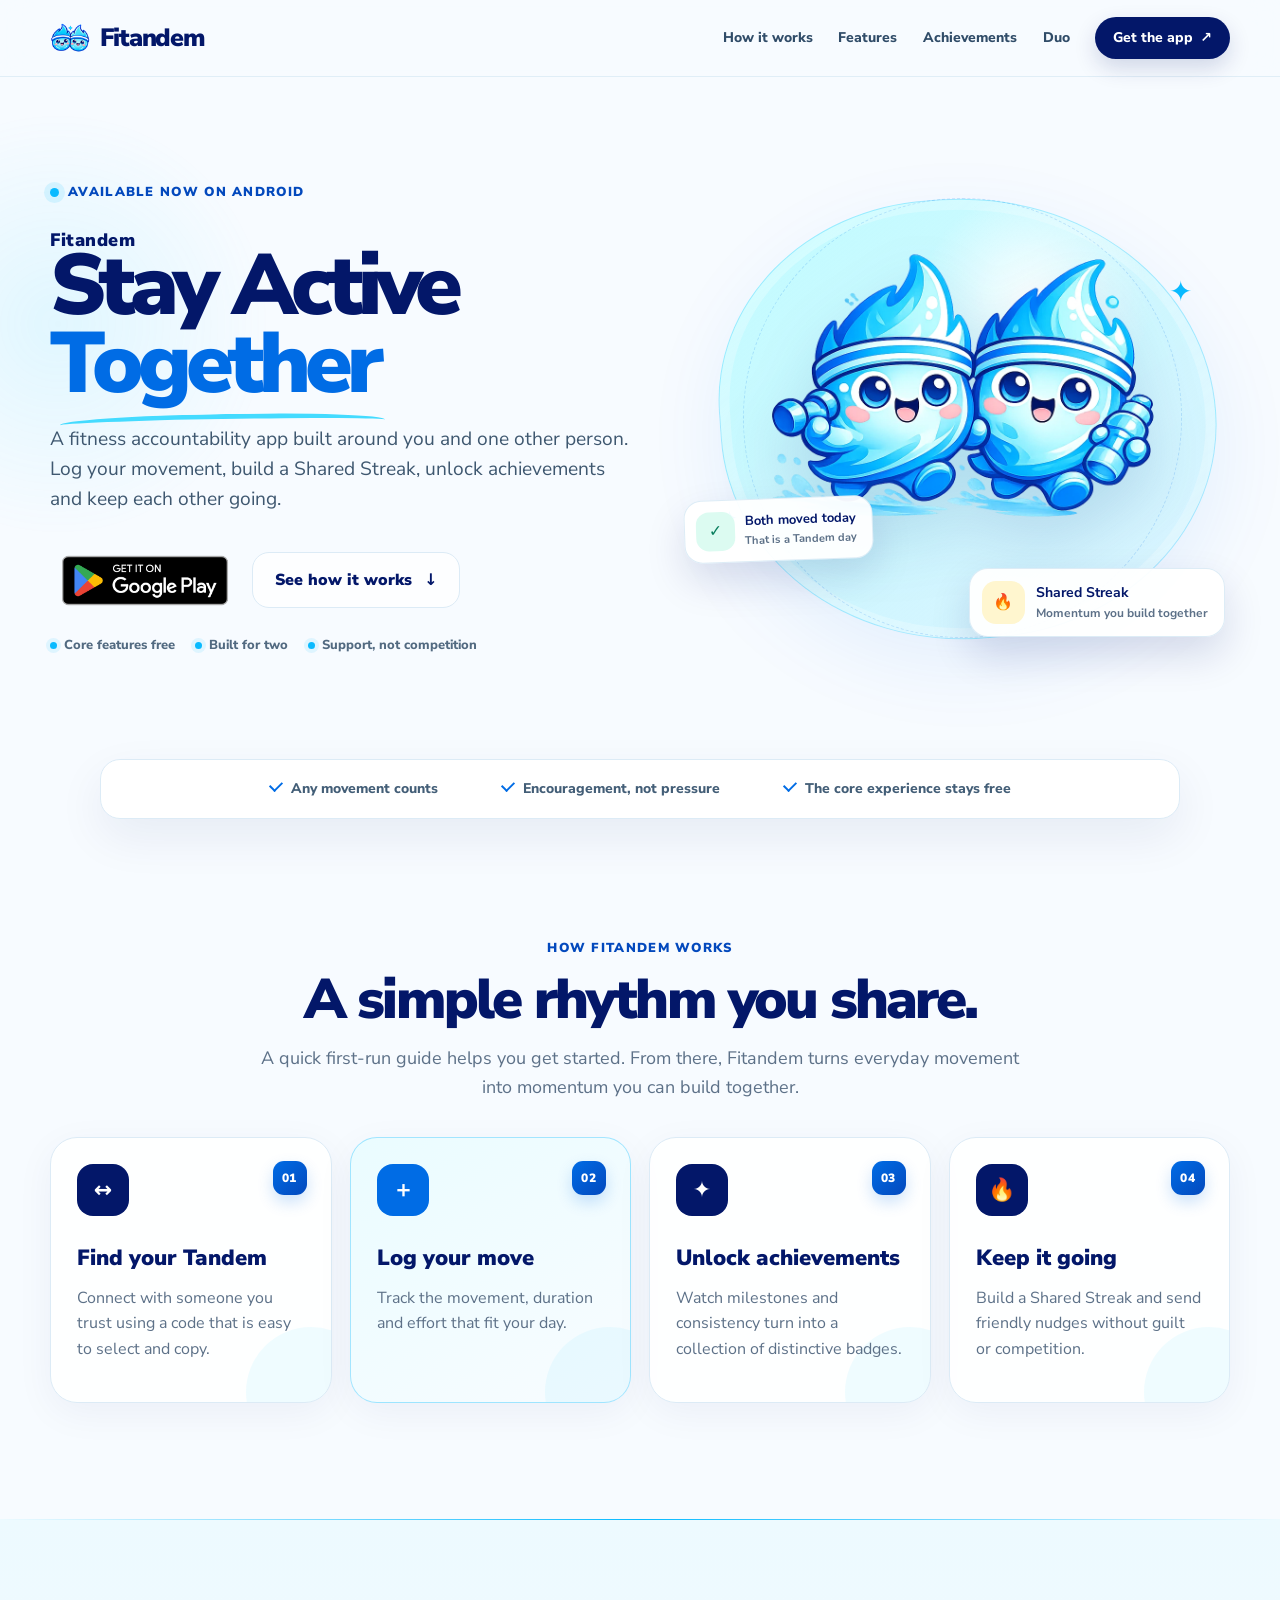
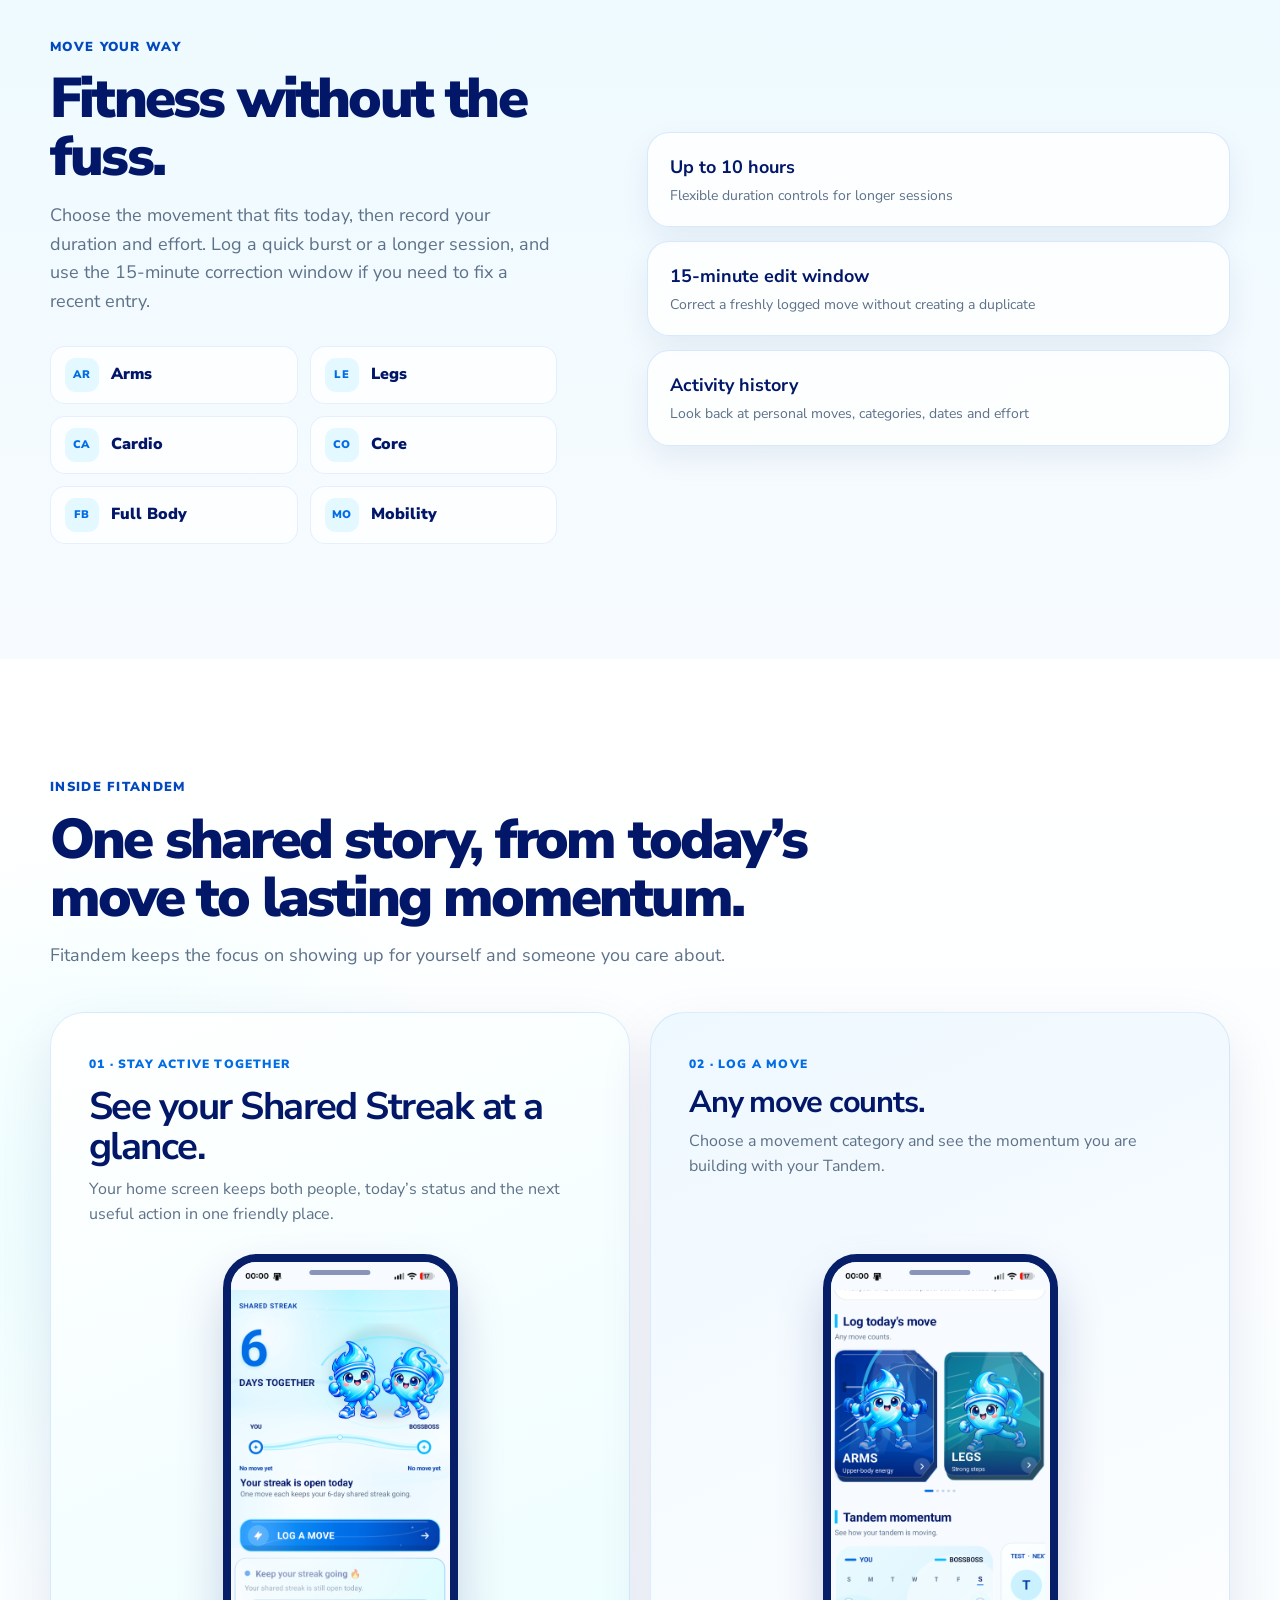
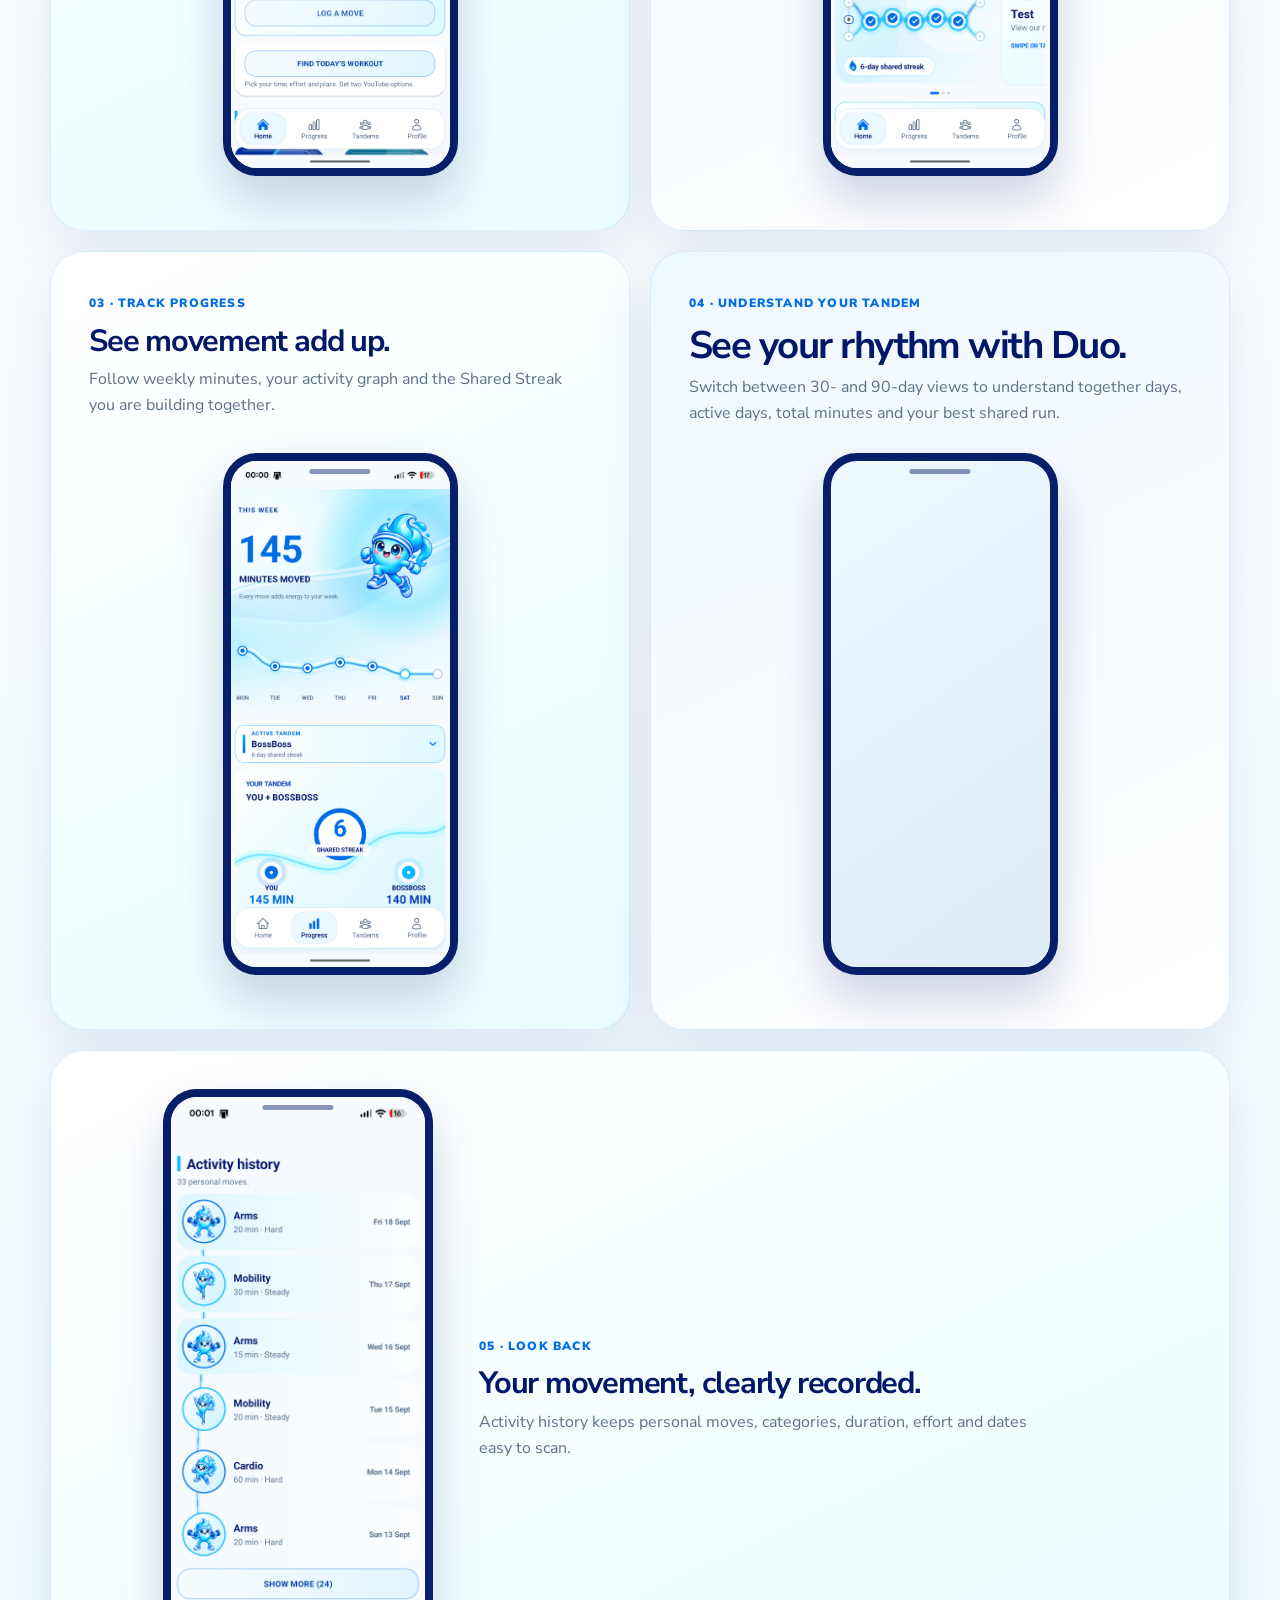
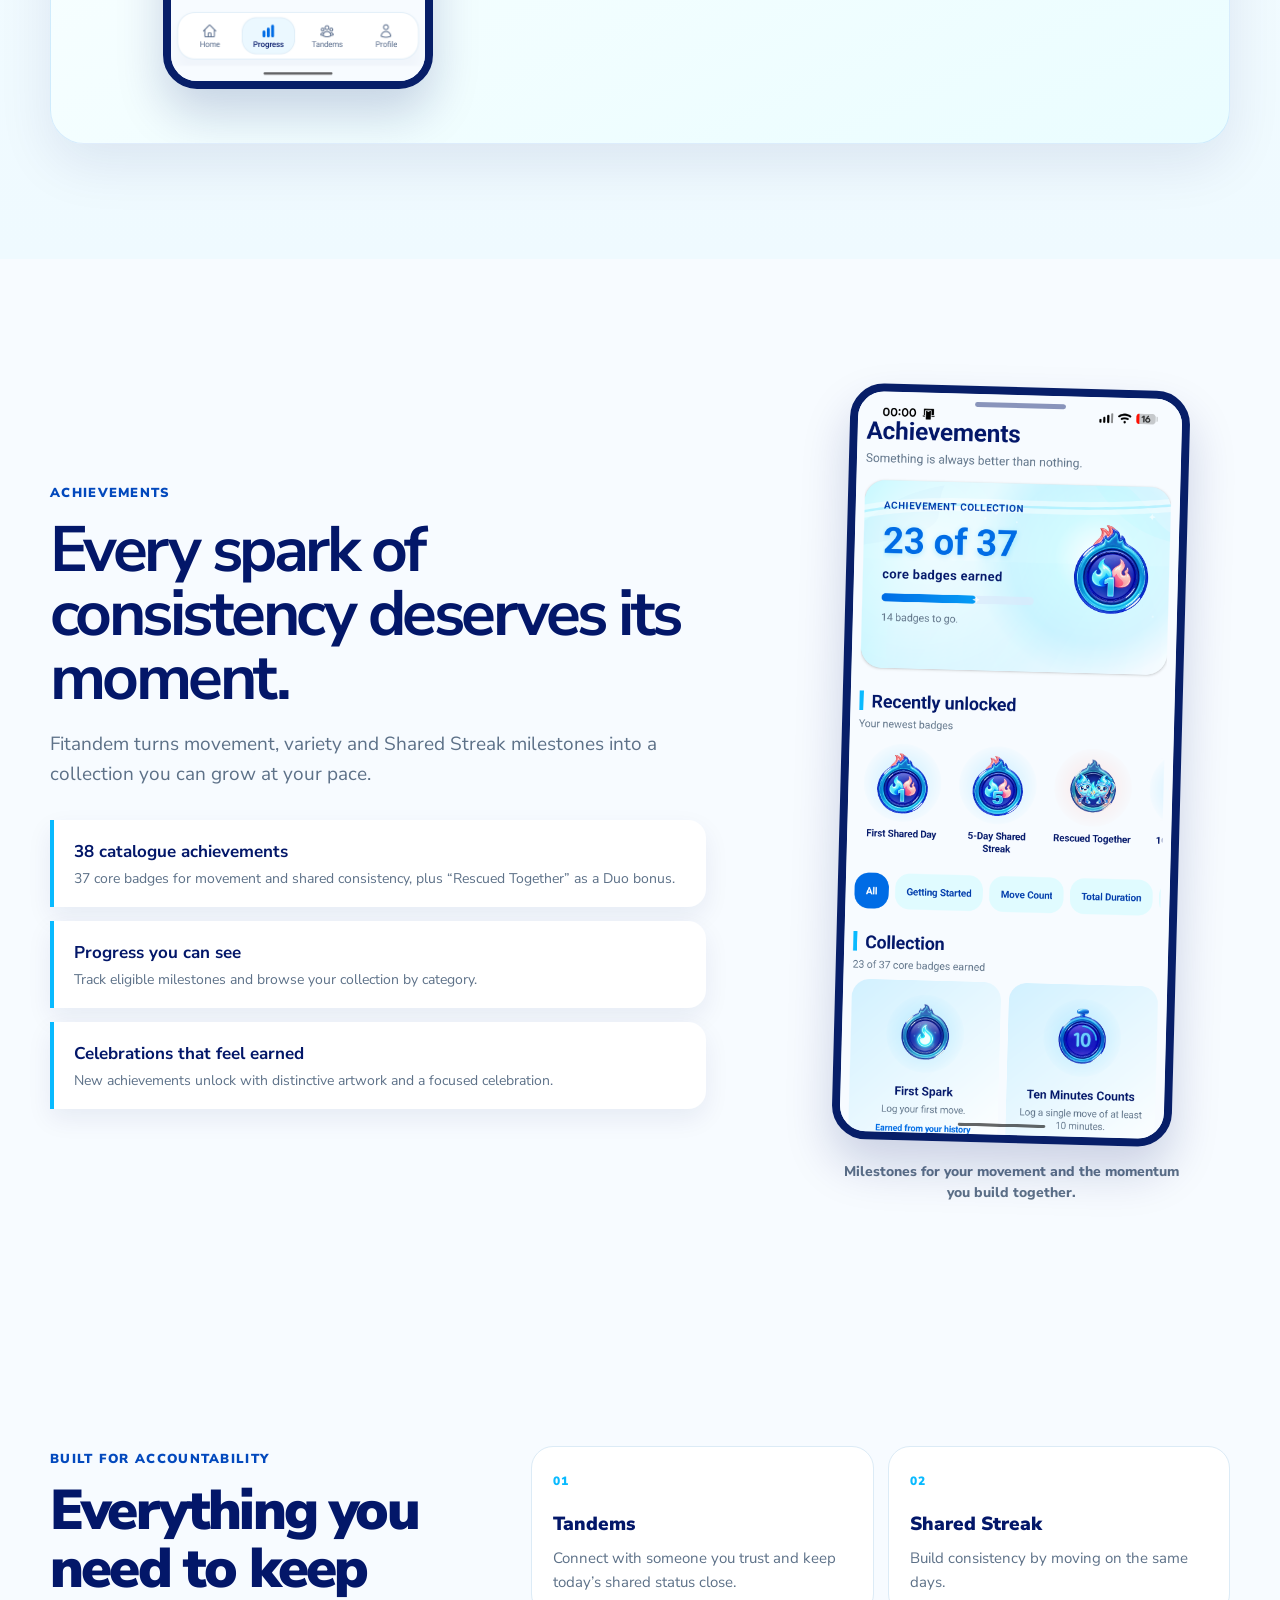
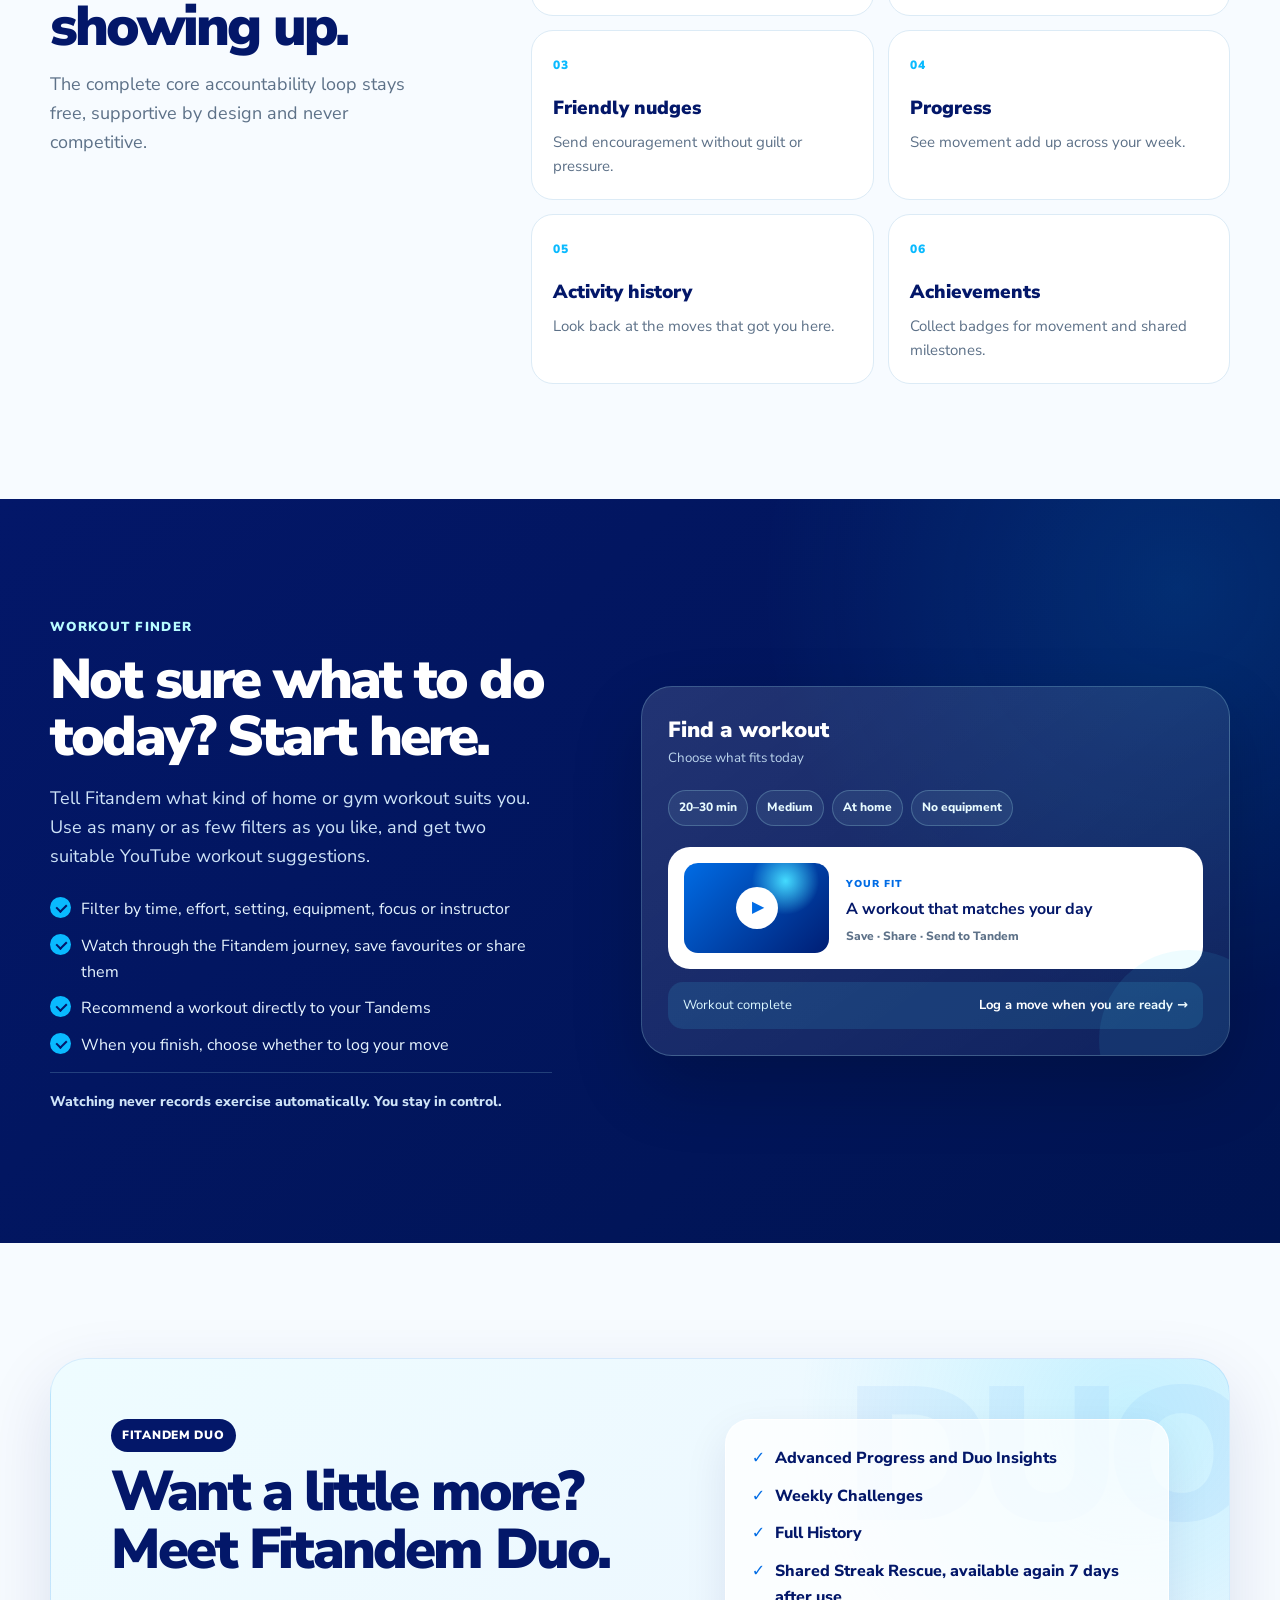
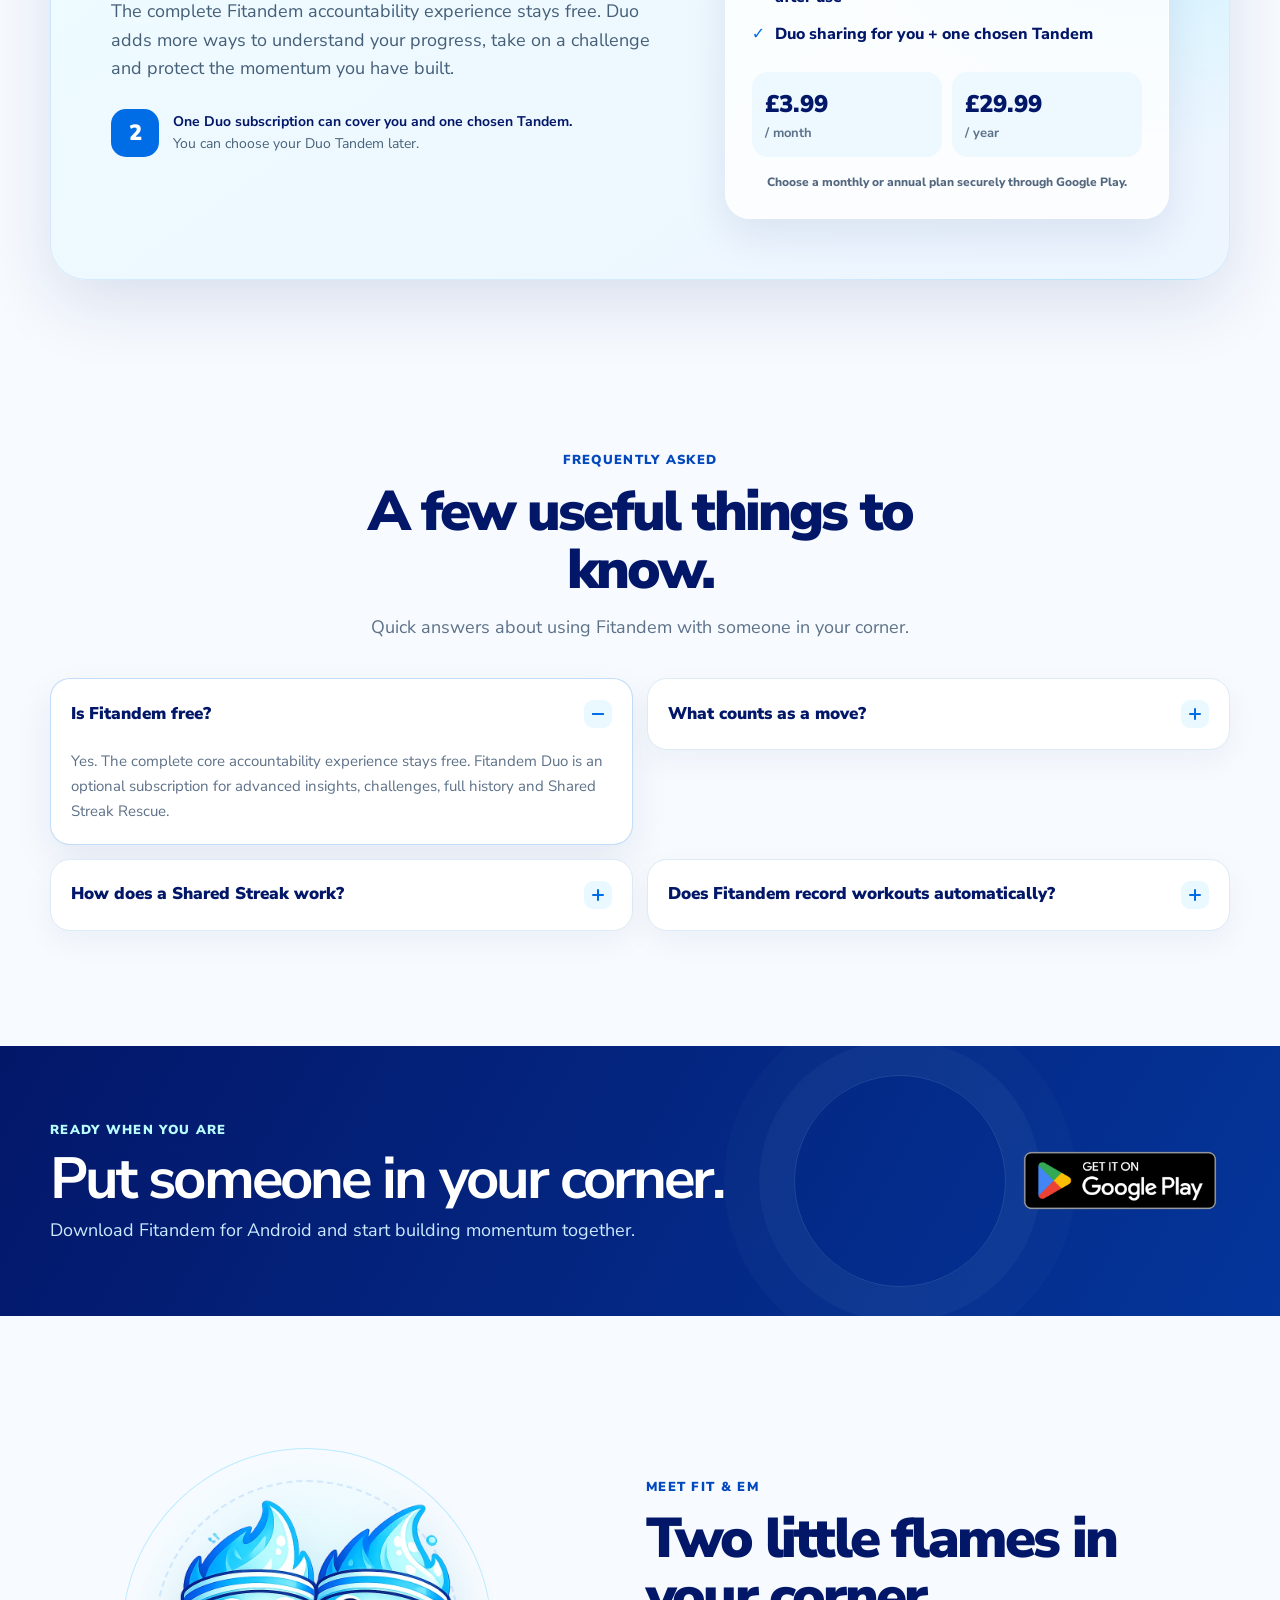
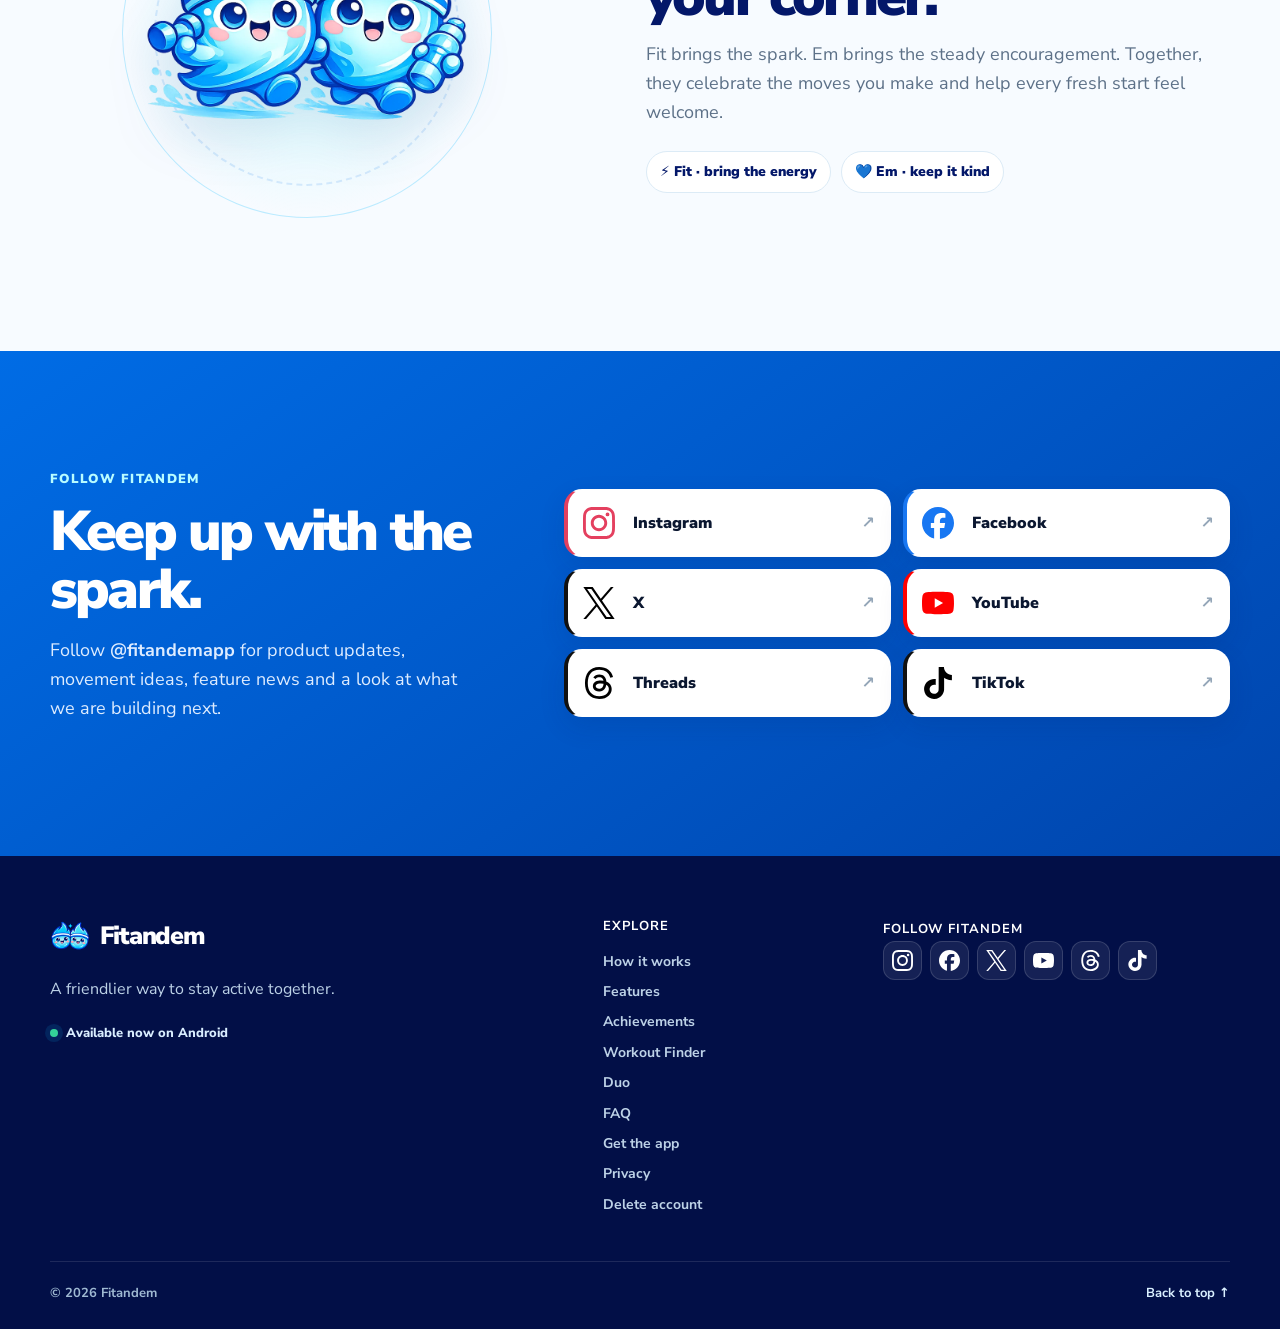
==== commit 02c2c707: "Improve technical SEO and site discoverability" ====
--- a/index.html
+++ b/index.html
@@ -3,41 +3,106 @@
 <head>
   <meta charset="utf-8">
   <meta name="viewport" content="width=device-width, initial-scale=1">
-  <title>Fitandem: Stay Active Together | Fitness Accountability App</title>
-  <meta name="description" content="Fitandem is the Android fitness accountability app for you and one other person. Log activity, build shared streaks, unlock achievements and find workouts together.">
+  <title>Fitness Accountability App for Two | Fitandem</title>
+  <meta name="description" content="Stay active with a friend or partner using Fitandem, the Android fitness accountability app for two. Log movement, build shared streaks and celebrate progress.">
   <meta name="application-name" content="Fitandem">
+  <meta name="robots" content="index, follow, max-image-preview:large, max-snippet:-1, max-video-preview:-1">
   <meta name="theme-color" content="#006CE5">
   <meta property="og:title" content="Fitandem: Stay Active Together">
   <meta property="og:description" content="Stay active with someone in your corner. Track activity, build shared streaks, unlock achievements and discover workouts together.">
   <meta property="og:type" content="website">
   <meta property="og:site_name" content="Fitandem">
+  <meta property="og:locale" content="en_GB">
   <meta property="og:url" content="https://fitandem.com/">
   <meta property="og:image" content="https://fitandem.com/assets/brand/fitandem-feature-graphic.png">
   <meta property="og:image:width" content="1024">
   <meta property="og:image:height" content="500">
+  <meta property="og:image:type" content="image/png">
   <meta property="og:image:alt" content="Fitandem: Stay Active Together">
   <meta name="twitter:card" content="summary_large_image">
   <meta name="twitter:title" content="Fitandem: Stay Active Together">
   <meta name="twitter:description" content="The Android fitness accountability app built around you and one other person.">
   <meta name="twitter:image" content="https://fitandem.com/assets/brand/fitandem-feature-graphic.png">
+  <meta name="twitter:image:alt" content="Fitandem: Stay Active Together">
+  <meta name="twitter:site" content="@fitandemapp">
   <link rel="canonical" href="https://fitandem.com/">
   <link rel="icon" type="image/png" href="assets/brand/fitandem-logo-web.png">
+  <link rel="apple-touch-icon" href="assets/brand/fitandem-logo-web.png">
+  <link rel="manifest" href="site.webmanifest">
+  <link rel="preload" as="image" href="assets/brand/fit-em-ready-together.webp" type="image/webp" fetchpriority="high">
   <link rel="preconnect" href="https://fonts.googleapis.com">
   <link rel="preconnect" href="https://fonts.gstatic.com" crossorigin>
   <link href="https://fonts.googleapis.com/css2?family=Nunito+Sans:wght@400;600;700;800;900&amp;display=swap" rel="stylesheet">
-  <link rel="stylesheet" href="styles.css?v=20260922-1">
+  <link rel="stylesheet" href="styles.css?v=20260922-2">
   <script defer src="main.js?v=20260922-1"></script>
   <script type="application/ld+json">
   {
     "@context": "https://schema.org",
-    "@type": "SoftwareApplication",
-    "name": "Fitandem: Stay Active Together",
-    "alternateName": "Fitandem",
-    "url": "https://fitandem.com/",
-    "downloadUrl": "https://fitandem.com/android",
-    "operatingSystem": "Android",
-    "applicationCategory": "HealthApplication",
-    "description": "A fitness accountability and activity tracking app for two people, with shared streaks, achievements, friendly nudges and workout discovery."
+    "@graph": [
+      {
+        "@type": "WebSite",
+        "@id": "https://fitandem.com/#website",
+        "url": "https://fitandem.com/",
+        "name": "Fitandem",
+        "alternateName": "Fitandem: Stay Active Together",
+        "inLanguage": "en-GB",
+        "publisher": {"@id": "https://fitandem.com/#organisation"}
+      },
+      {
+        "@type": "Organization",
+        "@id": "https://fitandem.com/#organisation",
+        "name": "YouthTeamHQ Limited",
+        "alternateName": ["YTHQ Studios", "Fitandem"],
+        "url": "https://fitandem.com/",
+        "logo": {
+          "@type": "ImageObject",
+          "url": "https://fitandem.com/assets/brand/fitandem-logo-web.png",
+          "width": 256,
+          "height": 256
+        },
+        "sameAs": [
+          "https://www.instagram.com/fitandemapp/",
+          "https://www.facebook.com/profile.php?id=61593506592853",
+          "https://x.com/fitandemapp",
+          "https://www.youtube.com/@fitandemapp",
+          "https://www.threads.com/@fitandemapp",
+          "https://www.tiktok.com/@fitandemapp"
+        ]
+      },
+      {
+        "@type": ["MobileApplication", "SoftwareApplication"],
+        "@id": "https://fitandem.com/#app",
+        "name": "Fitandem: Stay Active Together",
+        "alternateName": "Fitandem",
+        "url": "https://fitandem.com/",
+        "downloadUrl": "https://play.google.com/store/apps/details?id=uk.co.dkhiggins.fitandem",
+        "installUrl": "https://play.google.com/store/apps/details?id=uk.co.dkhiggins.fitandem",
+        "operatingSystem": "Android",
+        "applicationCategory": "HealthApplication",
+        "inLanguage": "en-GB",
+        "description": "A fitness accountability and activity tracking app for two people, with shared streaks, achievements, friendly nudges and workout discovery.",
+        "image": "https://fitandem.com/assets/brand/fitandem-feature-graphic.png",
+        "screenshot": [
+          "https://fitandem.com/assets/screenshots/home-shared-streak.webp",
+          "https://fitandem.com/assets/screenshots/progress-weekly.webp",
+          "https://fitandem.com/assets/screenshots/achievements-collection.webp"
+        ],
+        "featureList": [
+          "Shared fitness accountability for two people",
+          "Activity logging and shared streaks",
+          "Progress tracking and achievements",
+          "Workout discovery and friendly nudges"
+        ],
+        "offers": {
+          "@type": "Offer",
+          "price": "0",
+          "priceCurrency": "GBP",
+          "availability": "https://schema.org/InStock"
+        },
+        "author": {"@id": "https://fitandem.com/#organisation"},
+        "isPartOf": {"@id": "https://fitandem.com/#website"}
+      }
+    ]
   }
   </script>
 </head>
@@ -160,6 +225,16 @@
         <div class="duo-panel"><ul><li><span aria-hidden="true">✓</span> Advanced Progress and Duo Insights</li><li><span aria-hidden="true">✓</span> Weekly Challenges</li><li><span aria-hidden="true">✓</span> Full History</li><li><span aria-hidden="true">✓</span> Shared Streak Rescue, available again 7 days after use</li><li><span aria-hidden="true">✓</span> Duo sharing for you + one chosen Tandem</li></ul><div class="prices" aria-label="Fitandem Duo pricing"><div><strong>£3.99</strong><span>/ month</span></div><div><strong>£29.99</strong><span>/ year</span></div></div><p>Choose a monthly or annual plan securely through Google Play.</p></div></div>
     </section>
 
+    <section class="section section-shell faq-section" id="faq" aria-labelledby="faq-title">
+      <div class="section-heading centred"><span class="kicker">Frequently asked</span><h2 id="faq-title">A few useful things to know.</h2><p>Quick answers about using Fitandem with someone in your corner.</p></div>
+      <div class="faq-grid">
+        <details open><summary>Is Fitandem free?<span aria-hidden="true"></span></summary><p>Yes. The complete core accountability experience stays free. Fitandem Duo is an optional subscription for advanced insights, challenges, full history and Shared Streak Rescue.</p></details>
+        <details><summary>What counts as a move?<span aria-hidden="true"></span></summary><p>Any movement you choose to log can count. Pick arms, legs, cardio, core, full body or mobility, then record the duration and effort that fit your day.</p></details>
+        <details><summary>How does a Shared Streak work?<span aria-hidden="true"></span></summary><p>A Shared Streak grows when both people in a Tandem move on the same day. It is designed to encourage consistency together, without leaderboards or pressure.</p></details>
+        <details><summary>Does Fitandem record workouts automatically?<span aria-hidden="true"></span></summary><p>No. You stay in control. Watching a workout never records exercise automatically; Fitandem asks whether you want to log a move when you finish.</p></details>
+      </div>
+    </section>
+
     <section class="section install-section" aria-labelledby="install-title">
       <div class="section-shell install-band">
         <div><span class="kicker kicker-light">Ready when you are</span><h2 id="install-title">Put someone in your corner.</h2><p>Download Fitandem for Android and start building momentum together.</p></div>
@@ -186,7 +261,7 @@
     </section>
   </main>
 
-  <footer class="site-footer"><div class="section-shell footer-grid"><div class="footer-intro"><a class="brand footer-brand" href="#top"><img class="brand-logo" src="assets/brand/fitandem-logo-web.png" alt="" width="256" height="256"><span>Fitandem</span></a><p>A friendlier way to stay active together.</p><span class="footer-status"><i aria-hidden="true"></i> Available now on Android</span></div><nav class="footer-nav" aria-label="Footer navigation"><strong>Explore</strong><a href="#how-it-works">How it works</a><a href="#features">Features</a><a href="#achievements">Achievements</a><a href="#workout-finder">Workout Finder</a><a href="#duo">Duo</a><a href="https://fitandem.com/android">Get the app</a><a href="/privacy">Privacy</a><a href="/delete-account">Delete account</a></nav><div class="footer-socials"><strong>Follow Fitandem</strong><div>
+  <footer class="site-footer"><div class="section-shell footer-grid"><div class="footer-intro"><a class="brand footer-brand" href="#top"><img class="brand-logo" src="assets/brand/fitandem-logo-web.png" alt="" width="256" height="256"><span>Fitandem</span></a><p>A friendlier way to stay active together.</p><span class="footer-status"><i aria-hidden="true"></i> Available now on Android</span></div><nav class="footer-nav" aria-label="Footer navigation"><strong>Explore</strong><a href="#how-it-works">How it works</a><a href="#features">Features</a><a href="#achievements">Achievements</a><a href="#workout-finder">Workout Finder</a><a href="#duo">Duo</a><a href="#faq">FAQ</a><a href="https://fitandem.com/android">Get the app</a><a href="/privacy/">Privacy</a><a href="/delete-account/">Delete account</a></nav><div class="footer-socials"><strong>Follow Fitandem</strong><div>
     <a href="https://www.instagram.com/fitandemapp/" target="_blank" rel="noopener noreferrer" aria-label="Instagram (opens in a new tab)"><img src="assets/social/instagram.svg" alt=""></a><a href="https://www.facebook.com/profile.php?id=61593506592853" target="_blank" rel="noopener noreferrer" aria-label="Facebook (opens in a new tab)"><img src="assets/social/facebook.svg" alt=""></a><a href="https://x.com/fitandemapp" target="_blank" rel="noopener noreferrer" aria-label="X (opens in a new tab)"><img src="assets/social/x.svg" alt=""></a><a href="https://www.youtube.com/@fitandemapp" target="_blank" rel="noopener noreferrer" aria-label="YouTube (opens in a new tab)"><img src="assets/social/youtube.svg" alt=""></a><a href="https://www.threads.com/@fitandemapp" target="_blank" rel="noopener noreferrer" aria-label="Threads (opens in a new tab)"><img src="assets/social/threads.svg" alt=""></a><a href="https://www.tiktok.com/@fitandemapp" target="_blank" rel="noopener noreferrer" aria-label="TikTok (opens in a new tab)"><img src="assets/social/tiktok.svg" alt=""></a>
   </div></div></div><div class="section-shell footer-bottom"><span>© 2026 Fitandem</span><a href="#top">Back to top ↑</a></div></footer>
 </body>
--- a/styles.css
+++ b/styles.css
@@ -180,6 +180,23 @@
 .screen-frame{position:relative;border-color:#071e68;background:linear-gradient(145deg,#eef8ff,#dcecf9);box-shadow:0 25px 48px rgba(3,23,105,.18),0 0 0 1px rgba(255,255,255,.45) inset}
 .screen-frame::before{content:"";position:absolute;z-index:2;top:8px;left:50%;width:28%;height:5px;transform:translateX(-50%);border-radius:999px;background:rgba(3,23,105,.45)}
 .achievement-screen .screen-frame{transform:rotate(1.5deg)}
+.faq-section{padding-top:clamp(24px,4vw,52px)}
+.faq-section .section-heading{max-width:680px}
+.faq-grid{display:grid;grid-template-columns:repeat(2,minmax(0,1fr));gap:14px}
+.faq-grid details{align-self:start;overflow:hidden;border:1px solid var(--line);border-radius:20px;background:#fff;box-shadow:0 10px 30px rgba(3,23,105,.05);transition:border-color .2s ease,box-shadow .2s ease}
+.faq-grid details[open]{border-color:rgba(0,108,229,.24);box-shadow:0 16px 38px rgba(3,23,105,.08)}
+.faq-grid summary{min-height:70px;display:flex;align-items:center;justify-content:space-between;gap:18px;padding:18px 20px;color:var(--navy);font-size:17px;font-weight:900;line-height:1.3;list-style:none;cursor:pointer}
+.faq-grid summary::-webkit-details-marker{display:none}
+.faq-grid summary>span{position:relative;width:28px;height:28px;display:block;flex:none;border-radius:9px;background:#eaf8ff}
+.faq-grid summary>span::before,.faq-grid summary>span::after{content:"";position:absolute;top:13px;left:8px;width:12px;height:2px;border-radius:99px;background:var(--blue);transition:transform .2s ease}
+.faq-grid summary>span::after{transform:rotate(90deg)}
+.faq-grid details[open] summary>span::after{transform:rotate(0)}
+.faq-grid details p{margin:0;padding:0 20px 20px;color:var(--muted);font-size:15px;line-height:1.65}
+.faq-grid summary:focus-visible{outline:3px solid var(--cyan-bright);outline-offset:-3px;border-radius:18px}
+.breadcrumbs{display:flex;align-items:center;gap:9px;margin-bottom:18px;color:#647a90;font-size:13px;font-weight:800}
+.breadcrumbs a{color:var(--blue-dark);text-decoration:none}
+.breadcrumbs a:hover{text-decoration:underline;text-underline-offset:3px}
+.breadcrumbs span[aria-hidden="true"]{color:#a5b5c4}
 .finder-section{background:radial-gradient(circle at 92% 12%,rgba(9,186,255,.15),transparent 26rem),linear-gradient(135deg,#031769,#001451)}
 .finder-demo{position:relative;overflow:hidden}
 .finder-demo::after{content:"";position:absolute;right:-50px;bottom:-75px;width:180px;aspect-ratio:1;border-radius:50%;background:rgba(68,219,255,.09)}
@@ -211,6 +228,7 @@
   .story-card,.story-card-wide{min-height:610px}
 }
 @media(max-width:760px){
+  .faq-grid{grid-template-columns:1fr}
   .story-list{grid-template-columns:1fr}
   .story-card,.story-card-wide,.story-card-history{grid-column:auto;min-height:0;display:flex;flex-direction:column;padding:26px 20px}
   .story-card-history .screen-frame{order:0}
@@ -240,5 +258,5 @@
   .story-card:not(.story-card-history) .screen-frame,.story-card-history .screen-frame{width:min(100%,245px)}
 }
 @media(prefers-reduced-motion:reduce){
-  .site-header,.site-nav,.menu-toggle span,.site-nav a::after{transition:none!important}
-}
+  .site-header,.site-nav,.menu-toggle span,.site-nav a::after,.faq-grid details,.faq-grid summary>span::after{transition:none!important}
+}
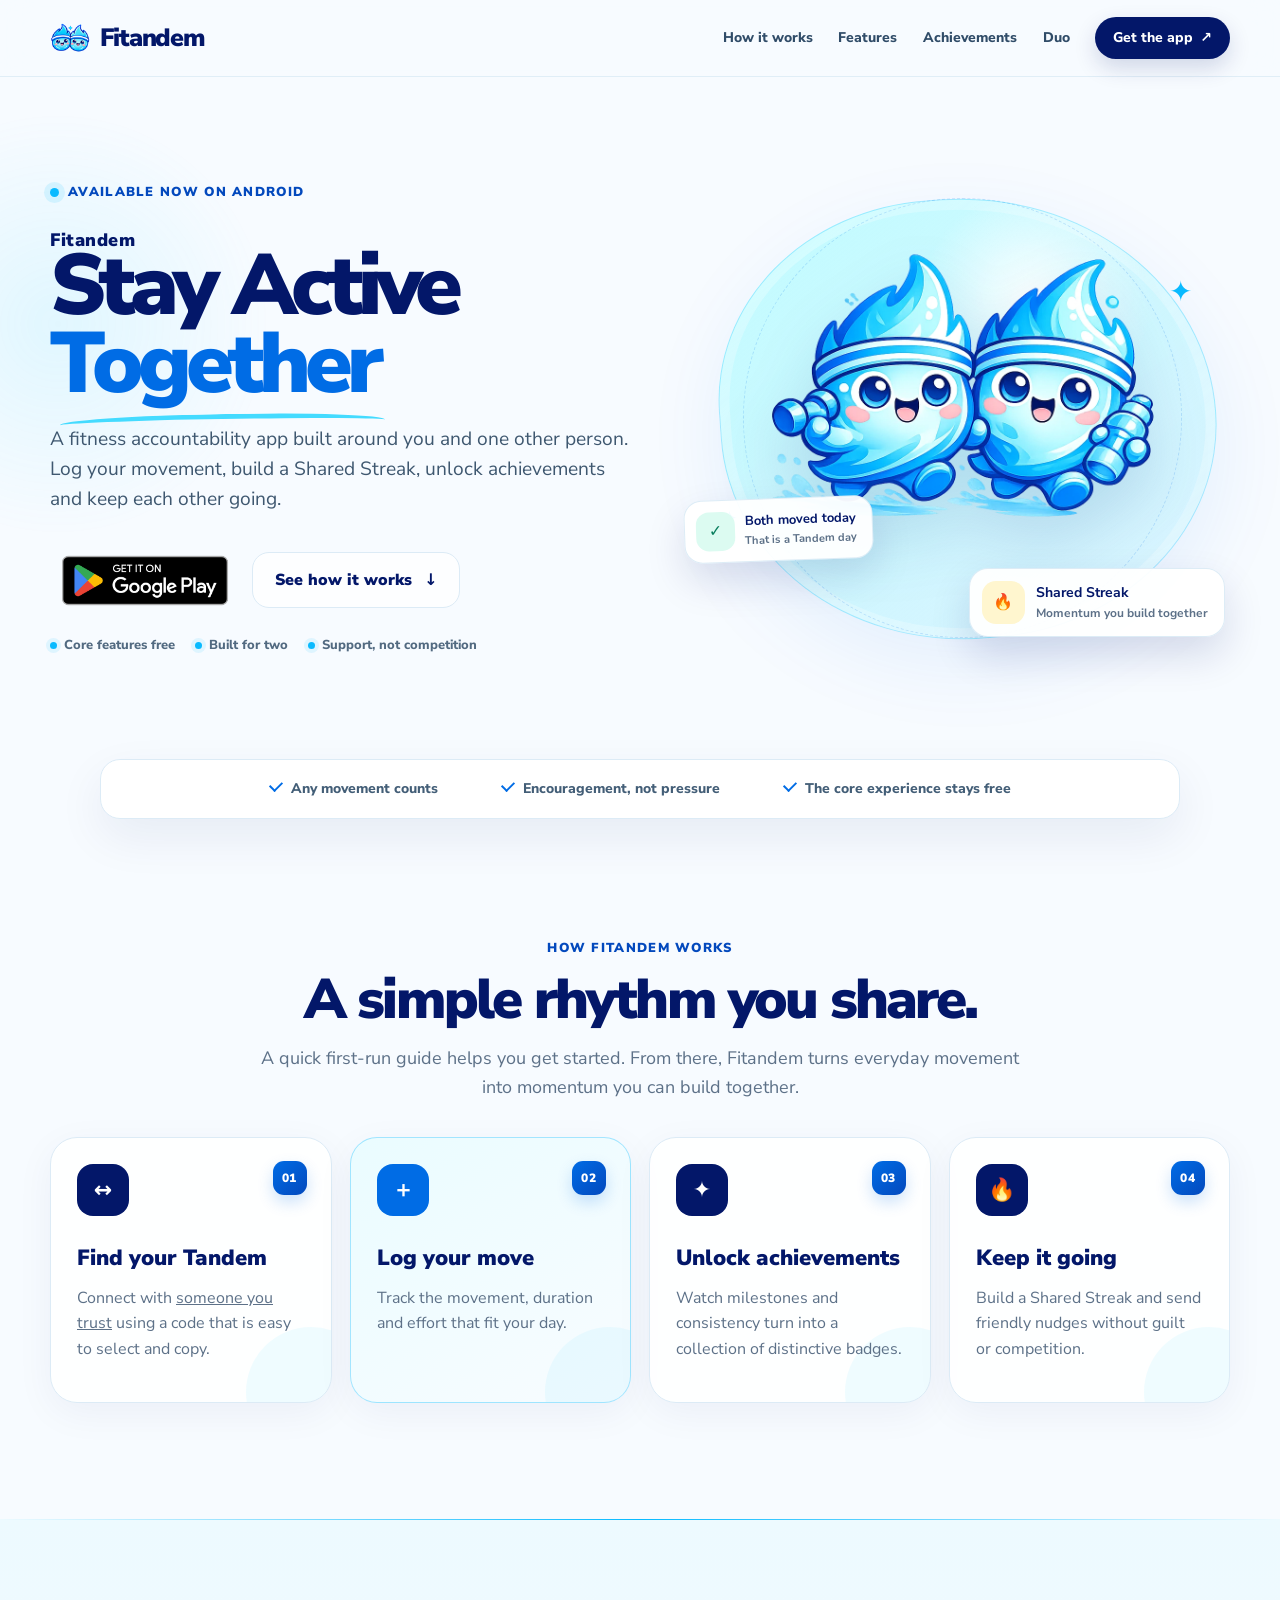
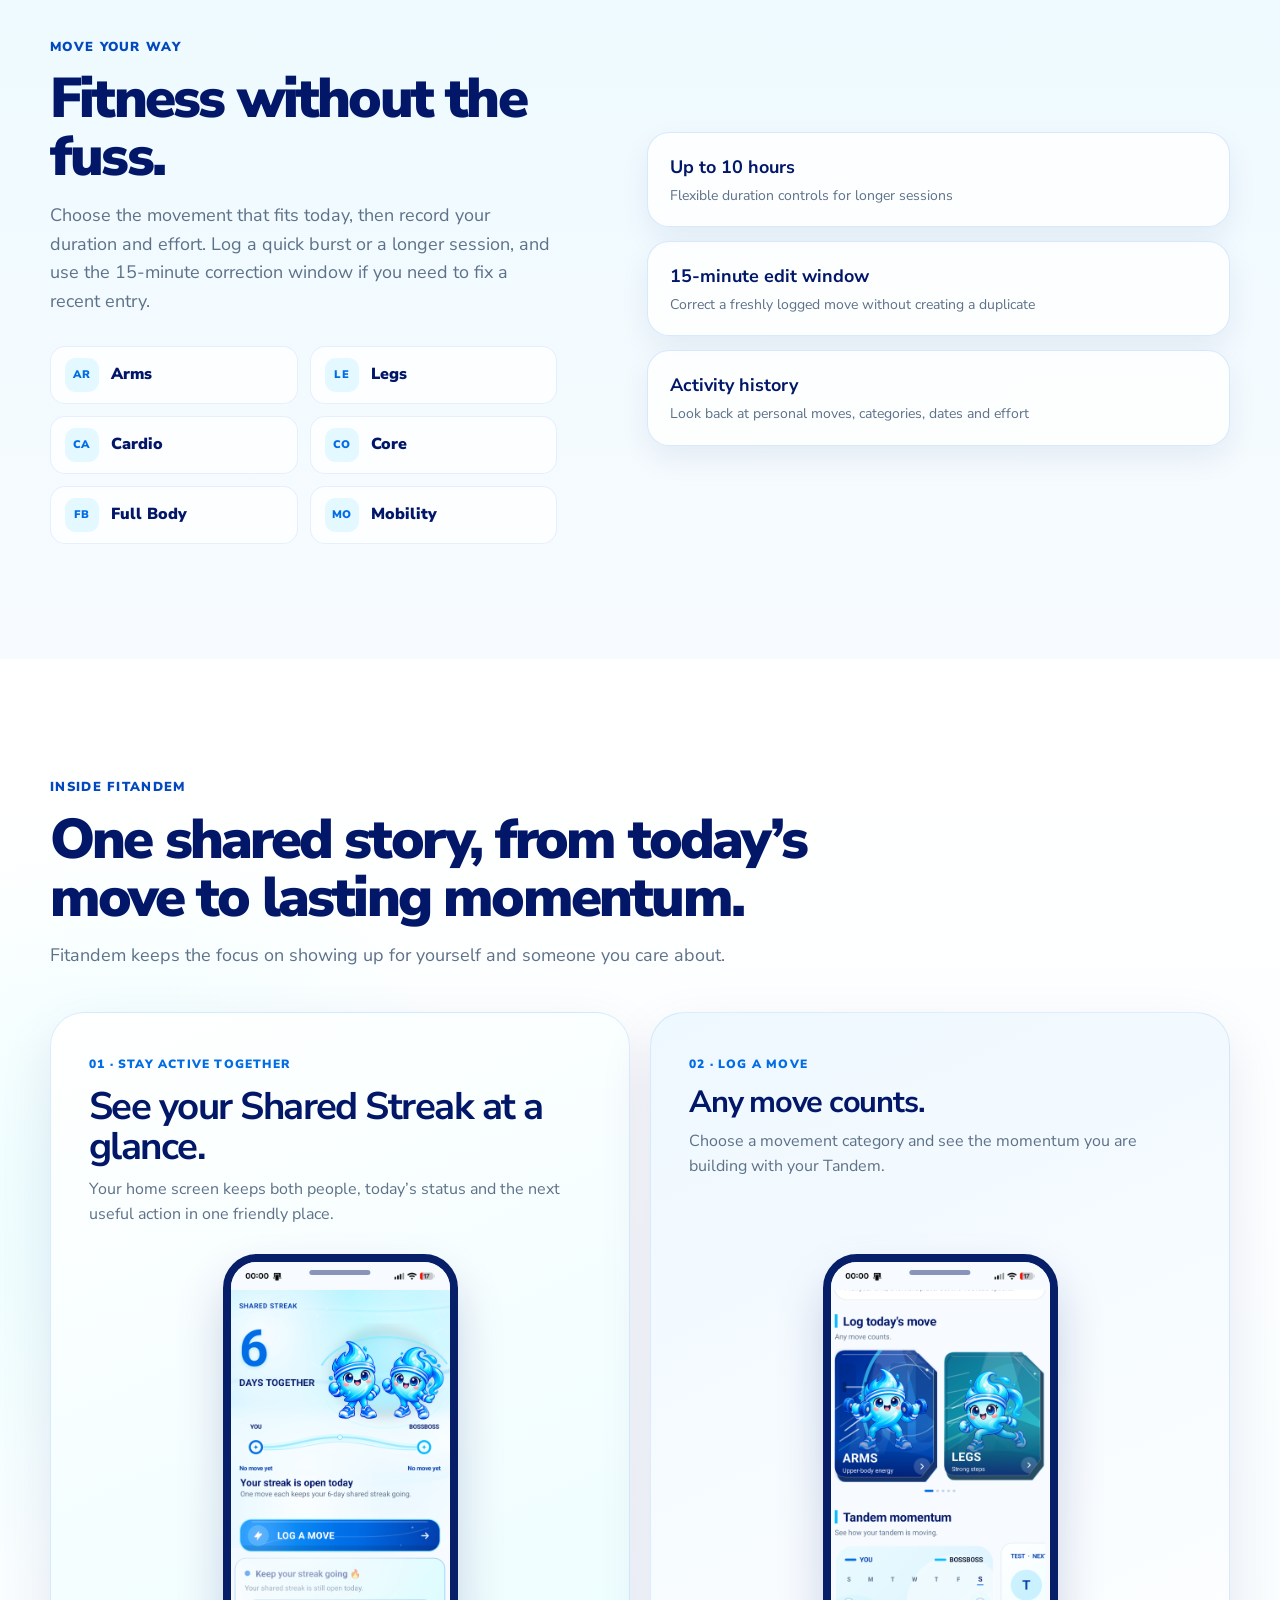
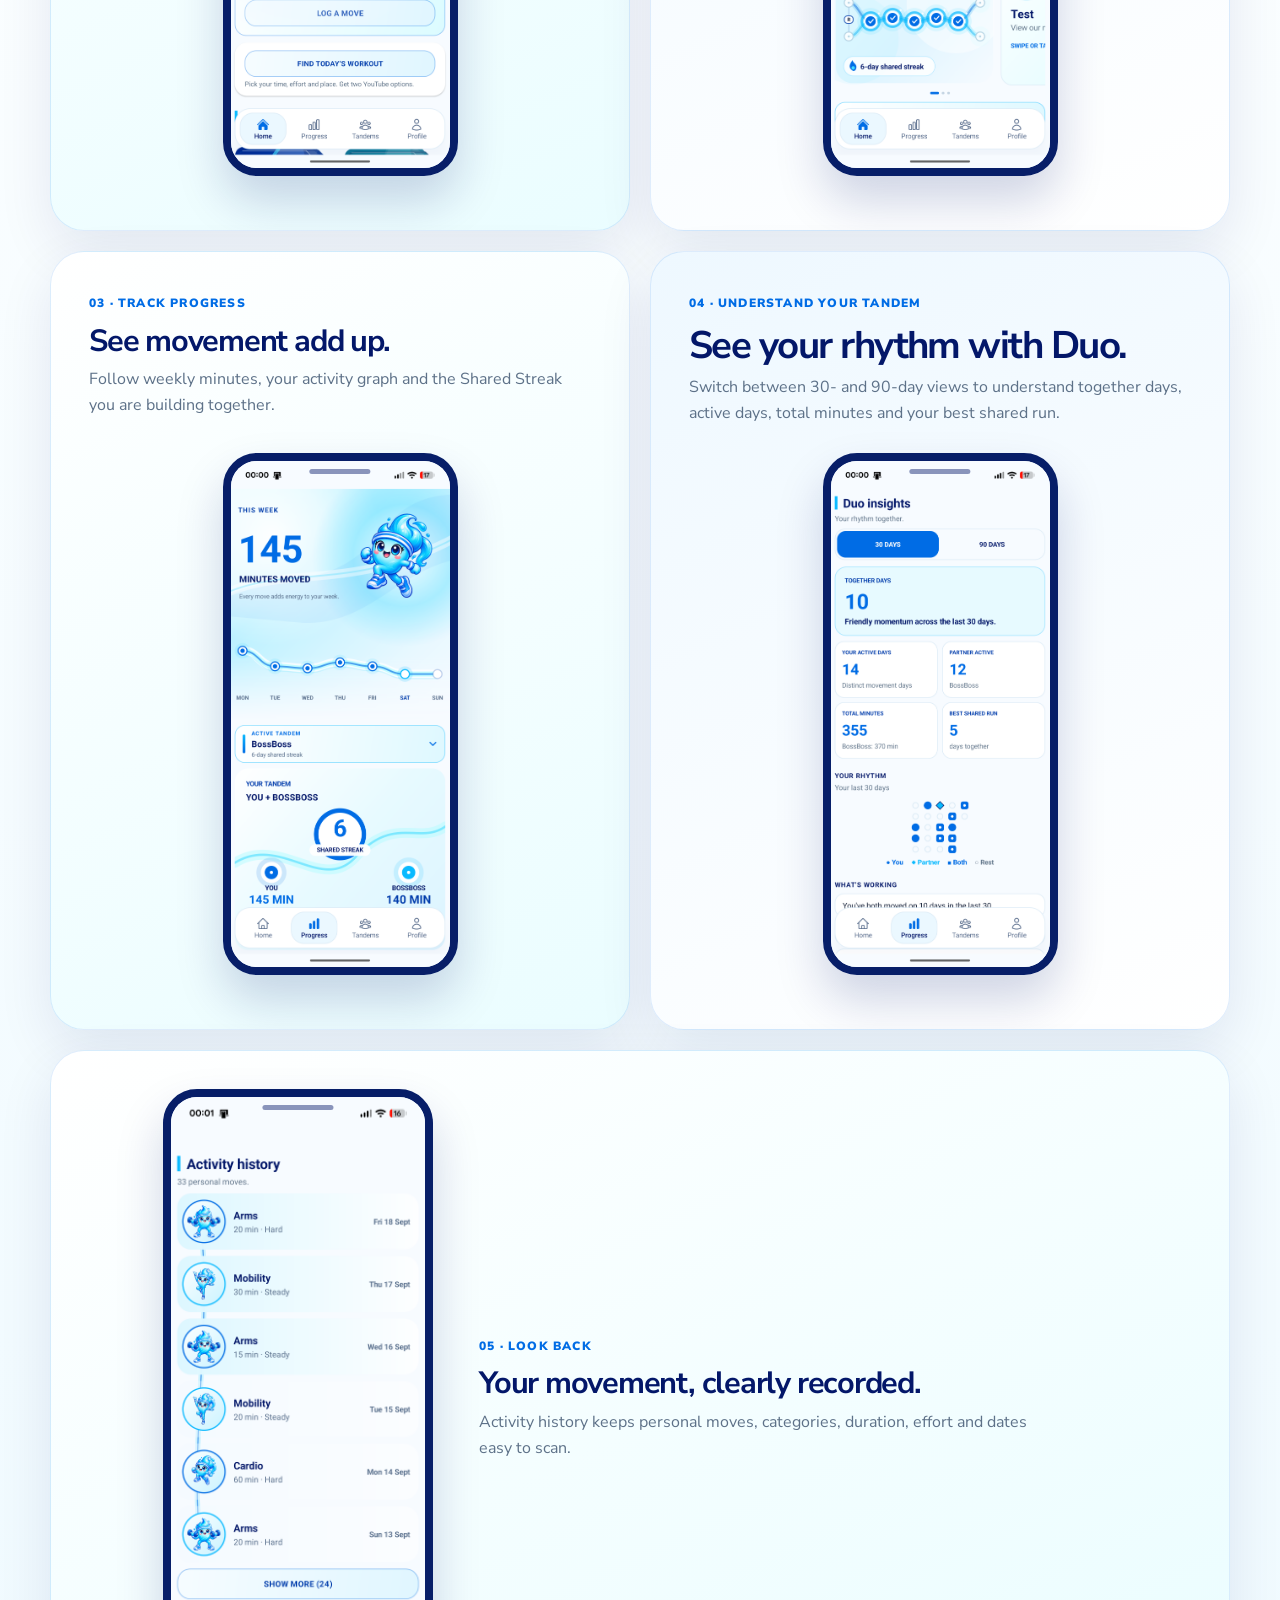
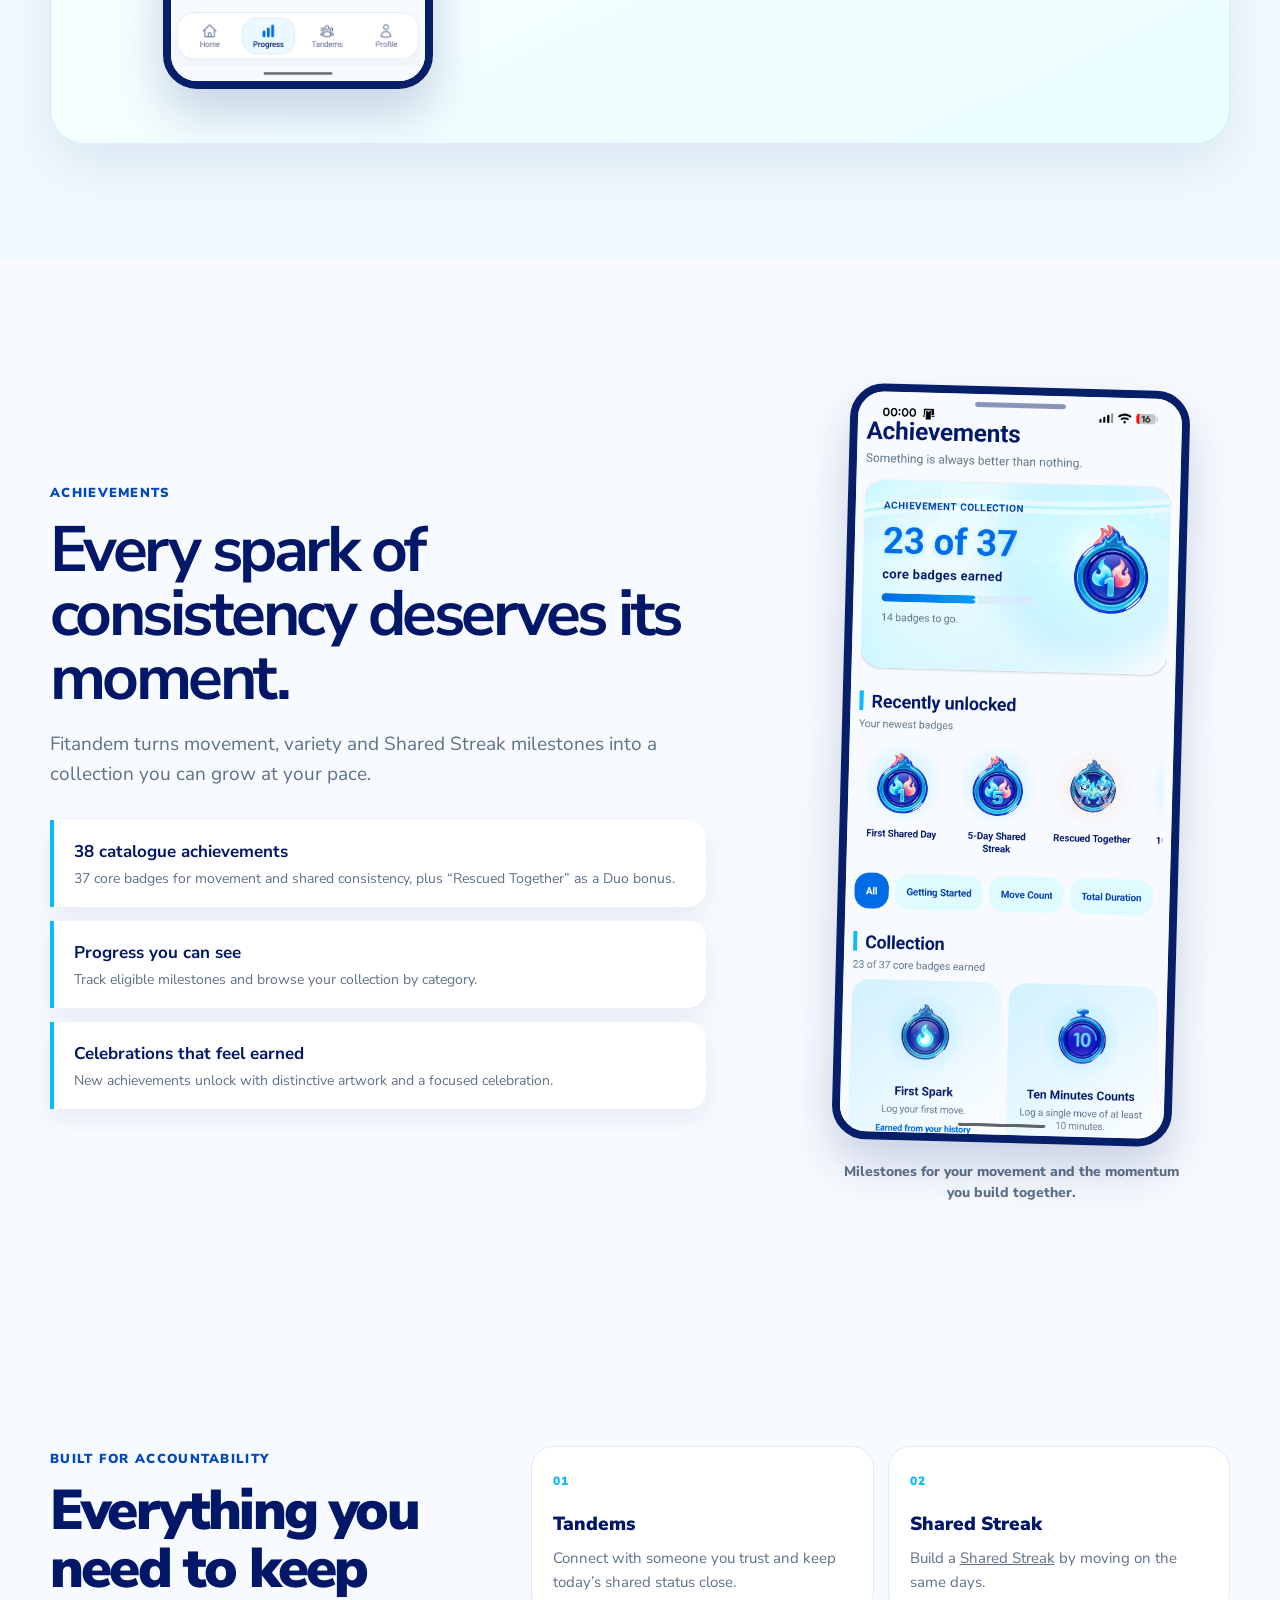
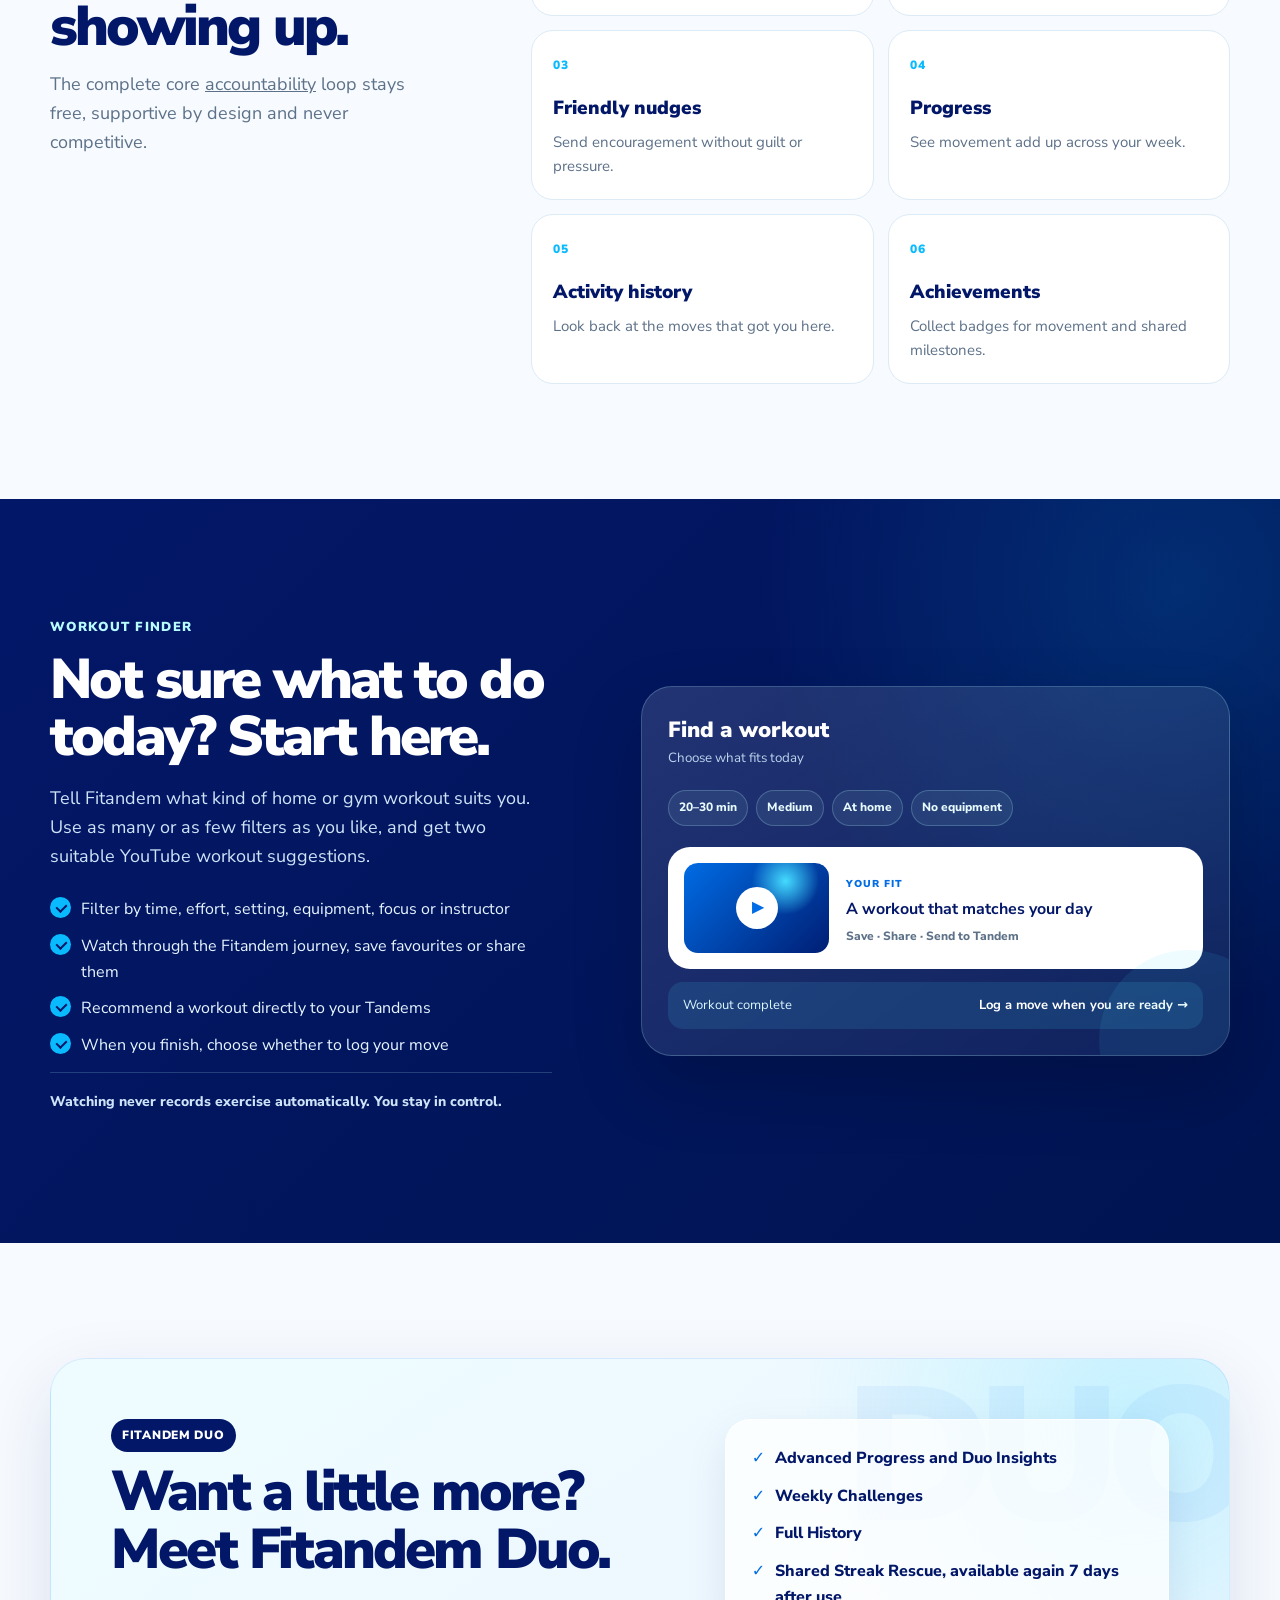
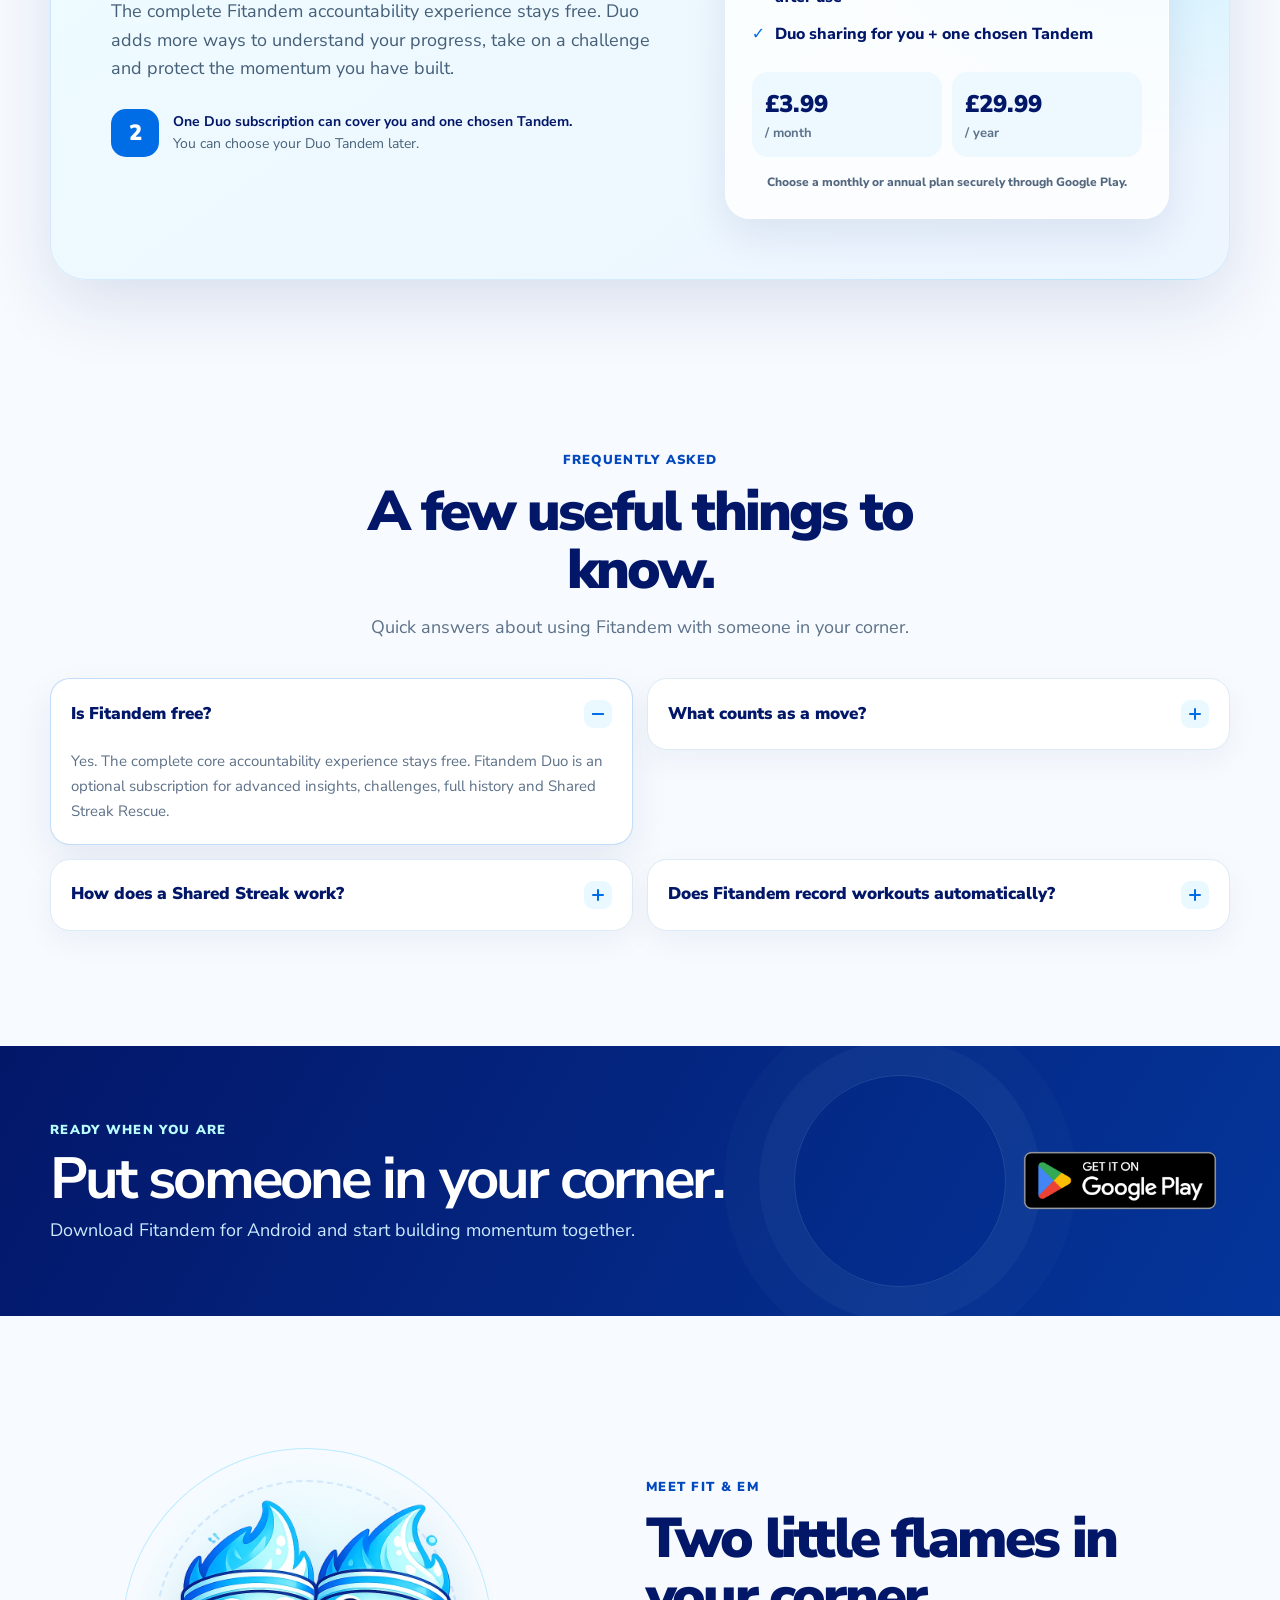
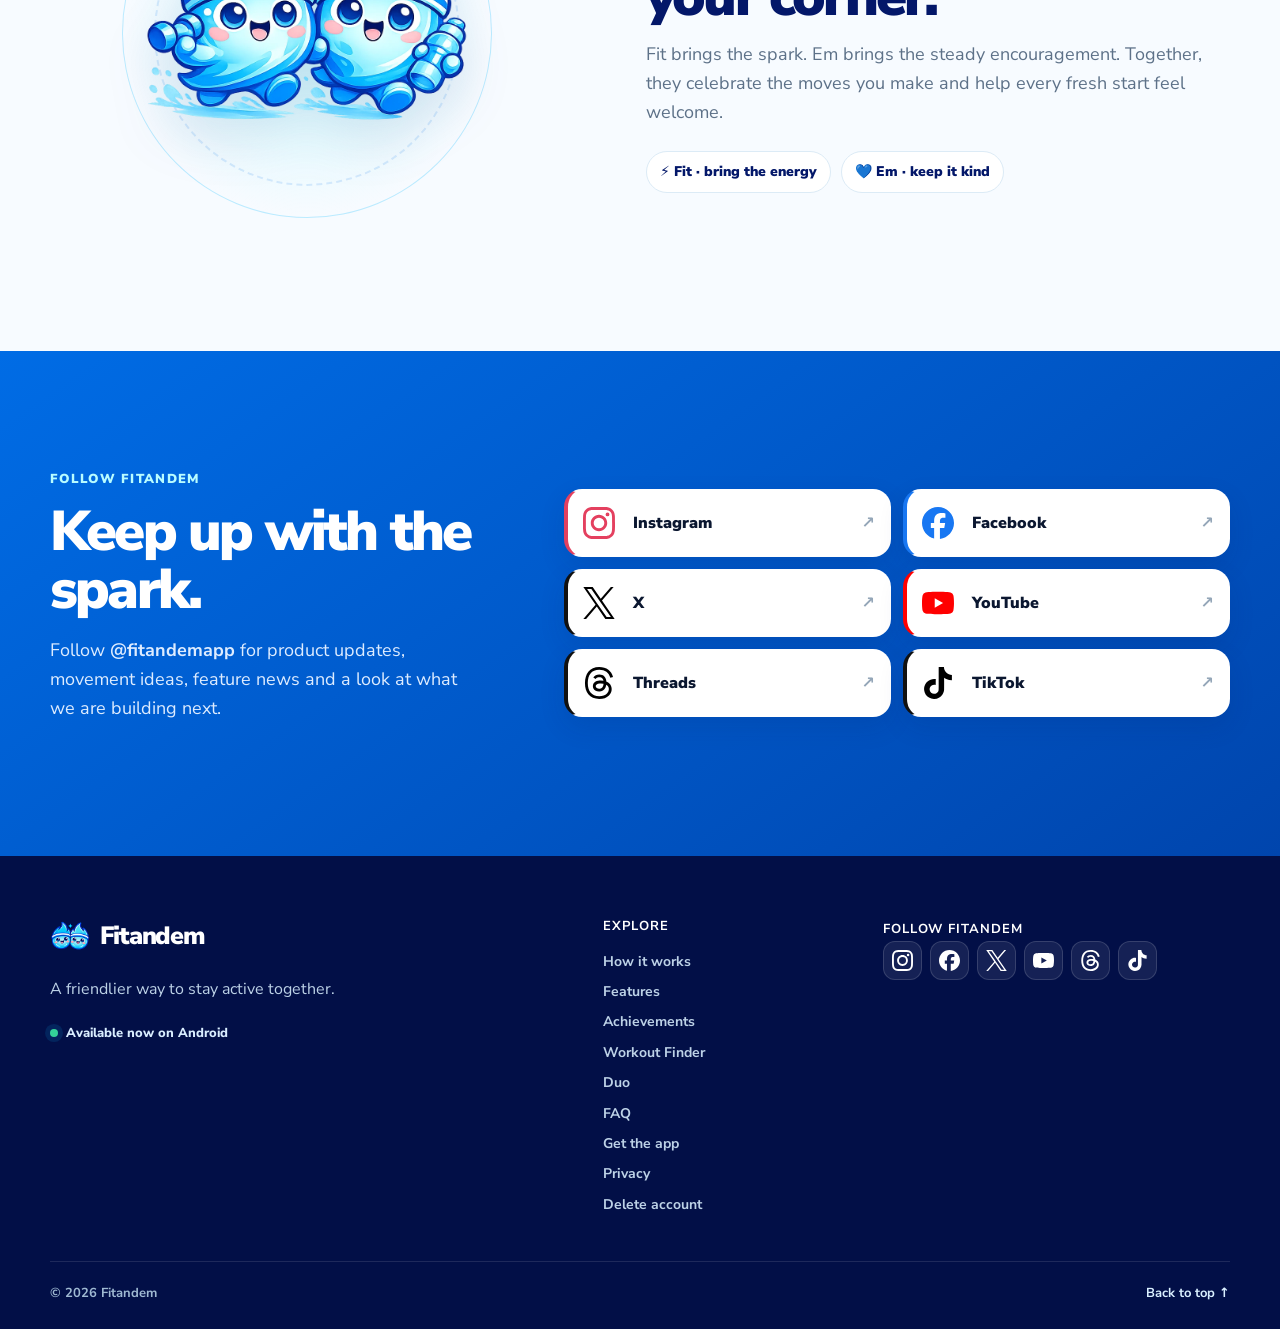
==== commit 57eb813d: "Add Fitandem SEO landing pages Co-Authored-By: Claude Sonnet 5 <noreply@anthropic.com>" ====
--- a/index.html
+++ b/index.html
@@ -33,7 +33,7 @@
   <link rel="preconnect" href="https://fonts.googleapis.com">
   <link rel="preconnect" href="https://fonts.gstatic.com" crossorigin>
   <link href="https://fonts.googleapis.com/css2?family=Nunito+Sans:wght@400;600;700;800;900&amp;display=swap" rel="stylesheet">
-  <link rel="stylesheet" href="styles.css?v=20260922-2">
+  <link rel="stylesheet" href="styles.css?v=20260922-3">
   <script defer src="main.js?v=20260922-1"></script>
   <script type="application/ld+json">
   {
@@ -142,7 +142,7 @@
     <section class="section section-shell" id="how-it-works" aria-labelledby="how-title">
       <div class="section-heading centred"><span class="kicker">How Fitandem works</span><h2 id="how-title">A simple rhythm you share.</h2><p>A quick first-run guide helps you get started. From there, Fitandem turns everyday movement into momentum you can build together.</p></div>
       <ol class="steps-grid steps-grid-four">
-        <li class="step-card"><span class="step-number">01</span><div class="step-icon" aria-hidden="true">↔</div><h3>Find your Tandem</h3><p>Connect with someone you trust using a code that is easy to select and copy.</p></li>
+        <li class="step-card"><span class="step-number">01</span><div class="step-icon" aria-hidden="true">↔</div><h3>Find your Tandem</h3><p>Connect with <a href="/workout-partner-app/">someone you trust</a> using a code that is easy to select and copy.</p></li>
         <li class="step-card featured"><span class="step-number">02</span><div class="step-icon" aria-hidden="true">＋</div><h3>Log your move</h3><p>Track the movement, duration and effort that fit your day.</p></li>
         <li class="step-card"><span class="step-number">03</span><div class="step-icon" aria-hidden="true">✦</div><h3>Unlock achievements</h3><p>Watch milestones and consistency turn into a collection of distinctive badges.</p></li>
         <li class="step-card"><span class="step-number">04</span><div class="step-icon" aria-hidden="true">🔥</div><h3>Keep it going</h3><p>Build a Shared Streak and send friendly nudges without guilt or competition.</p></li>
@@ -207,8 +207,8 @@
     </section>
 
     <section class="section section-shell accountability" aria-labelledby="accountability-title">
-      <div class="accountability-intro"><span class="kicker">Built for accountability</span><h2 id="accountability-title">Everything you need to keep showing up.</h2><p>The complete core accountability loop stays free, supportive by design and never competitive.</p></div>
-      <div class="feature-list"><article><span aria-hidden="true">01</span><h3>Tandems</h3><p>Connect with someone you trust and keep today’s shared status close.</p></article><article><span aria-hidden="true">02</span><h3>Shared Streak</h3><p>Build consistency by moving on the same days.</p></article><article><span aria-hidden="true">03</span><h3>Friendly nudges</h3><p>Send encouragement without guilt or pressure.</p></article><article><span aria-hidden="true">04</span><h3>Progress</h3><p>See movement add up across your week.</p></article><article><span aria-hidden="true">05</span><h3>Activity history</h3><p>Look back at the moves that got you here.</p></article><article><span aria-hidden="true">06</span><h3>Achievements</h3><p>Collect badges for movement and shared milestones.</p></article></div>
+      <div class="accountability-intro"><span class="kicker">Built for accountability</span><h2 id="accountability-title">Everything you need to keep showing up.</h2><p>The complete core <a href="/fitness-accountability-app/">accountability</a> loop stays free, supportive by design and never competitive.</p></div>
+      <div class="feature-list"><article><span aria-hidden="true">01</span><h3>Tandems</h3><p>Connect with someone you trust and keep today’s shared status close.</p></article><article><span aria-hidden="true">02</span><h3>Shared Streak</h3><p>Build a <a href="/shared-fitness-streaks/">Shared Streak</a> by moving on the same days.</p></article><article><span aria-hidden="true">03</span><h3>Friendly nudges</h3><p>Send encouragement without guilt or pressure.</p></article><article><span aria-hidden="true">04</span><h3>Progress</h3><p>See movement add up across your week.</p></article><article><span aria-hidden="true">05</span><h3>Activity history</h3><p>Look back at the moves that got you here.</p></article><article><span aria-hidden="true">06</span><h3>Achievements</h3><p>Collect badges for movement and shared milestones.</p></article></div>
     </section>
 
     <section class="section finder-section" id="workout-finder" aria-labelledby="finder-title">
--- a/styles.css
+++ b/styles.css
@@ -260,3 +260,13 @@
 @media(prefers-reduced-motion:reduce){
   .site-header,.site-nav,.menu-toggle span,.site-nav a::after,.faq-grid details,.faq-grid summary>span::after{transition:none!important}
 }
+
+/* Landing page guide links */
+.guide-grid{display:grid;grid-template-columns:repeat(3,minmax(0,1fr));gap:14px}
+.guide-card{display:flex;flex-direction:column;gap:8px;padding:22px;border:1px solid var(--line);border-radius:20px;background:#fff;color:inherit;text-decoration:none;box-shadow:0 10px 30px rgba(3,23,105,.05);transition:transform .2s ease,box-shadow .2s ease,border-color .2s ease}
+.guide-card .guide-kicker{color:var(--blue-dark);font-size:12px;font-weight:900;letter-spacing:.08em;text-transform:uppercase}
+.guide-card h3{margin:0;color:var(--navy);font-size:18px;font-weight:900}
+.guide-card p{margin:0;color:var(--muted);font-size:14px;line-height:1.55}
+.guide-card b{margin-top:auto;color:var(--blue);font-size:18px;font-weight:900}
+@media(hover:hover){.guide-card:hover{transform:translateY(-3px);border-color:rgba(0,108,229,.24);box-shadow:0 18px 38px rgba(3,23,105,.1)}}
+@media(max-width:760px){.guide-grid{grid-template-columns:1fr}}
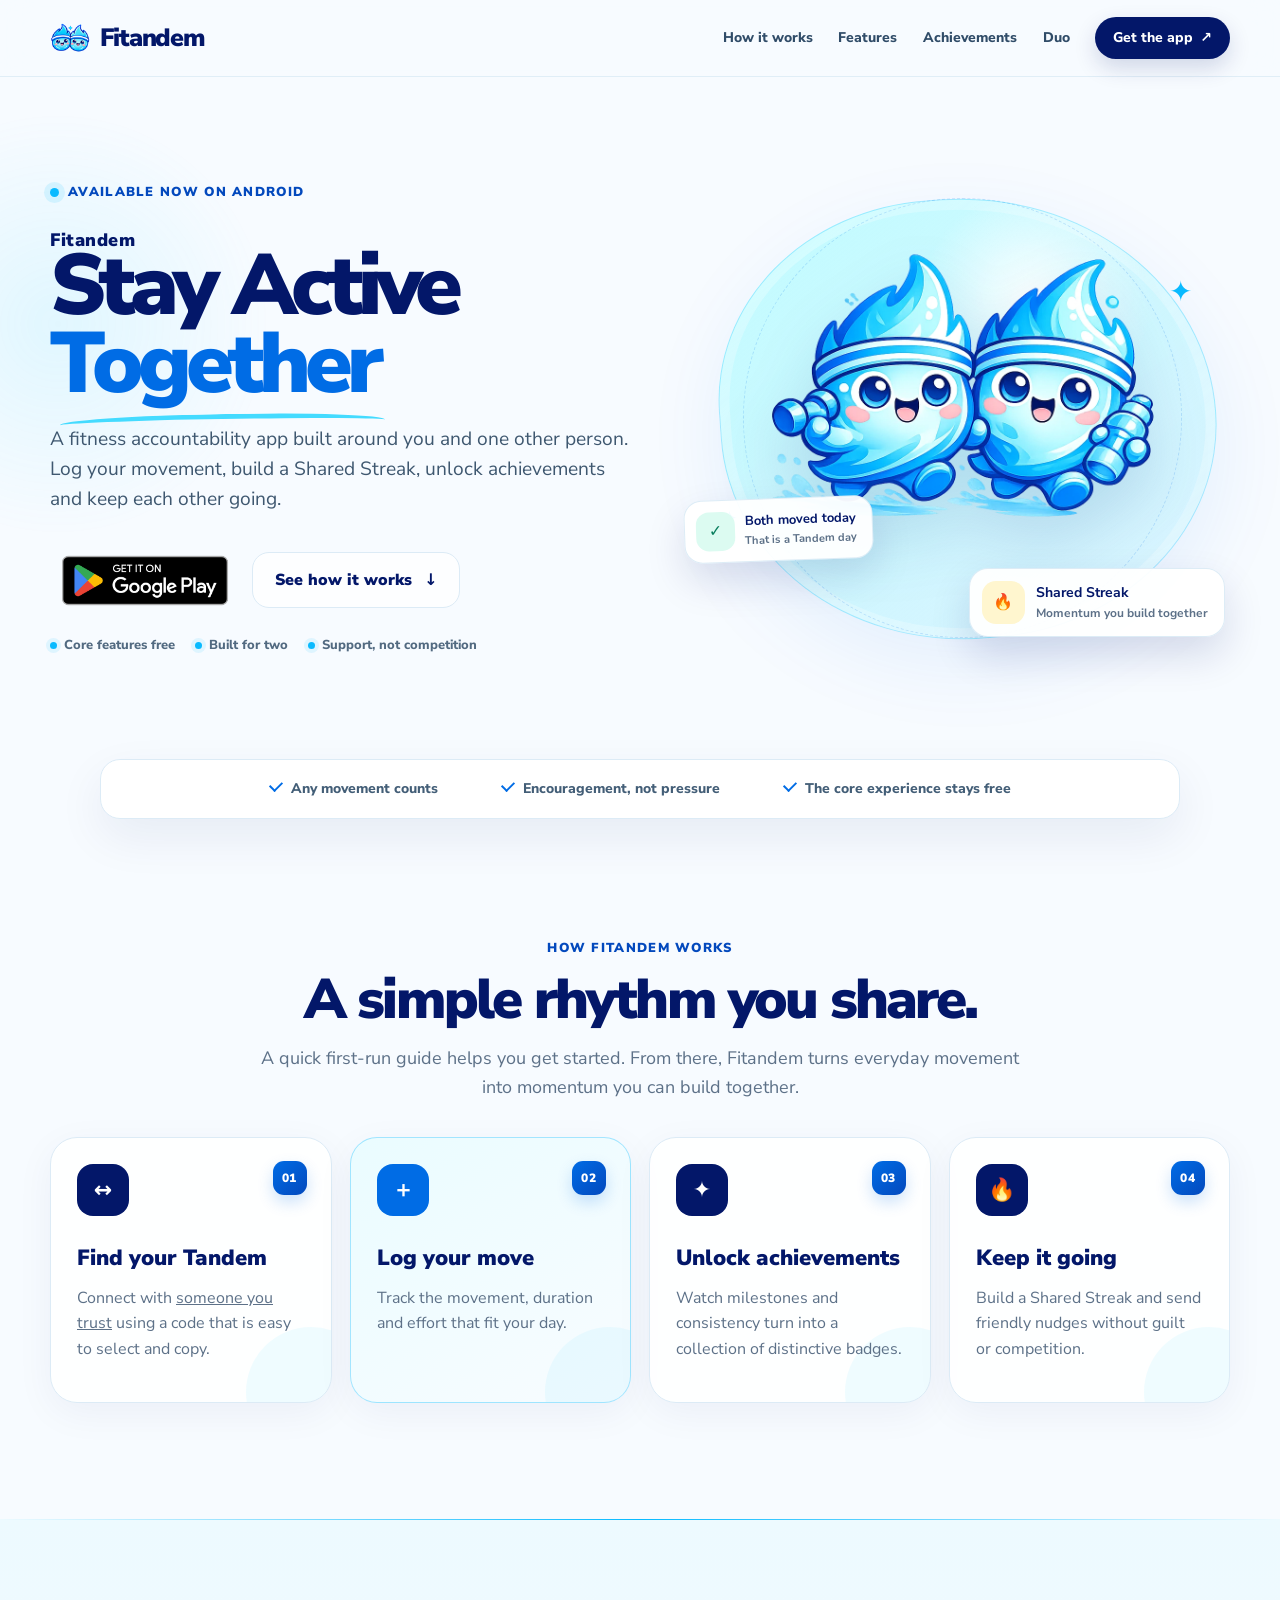
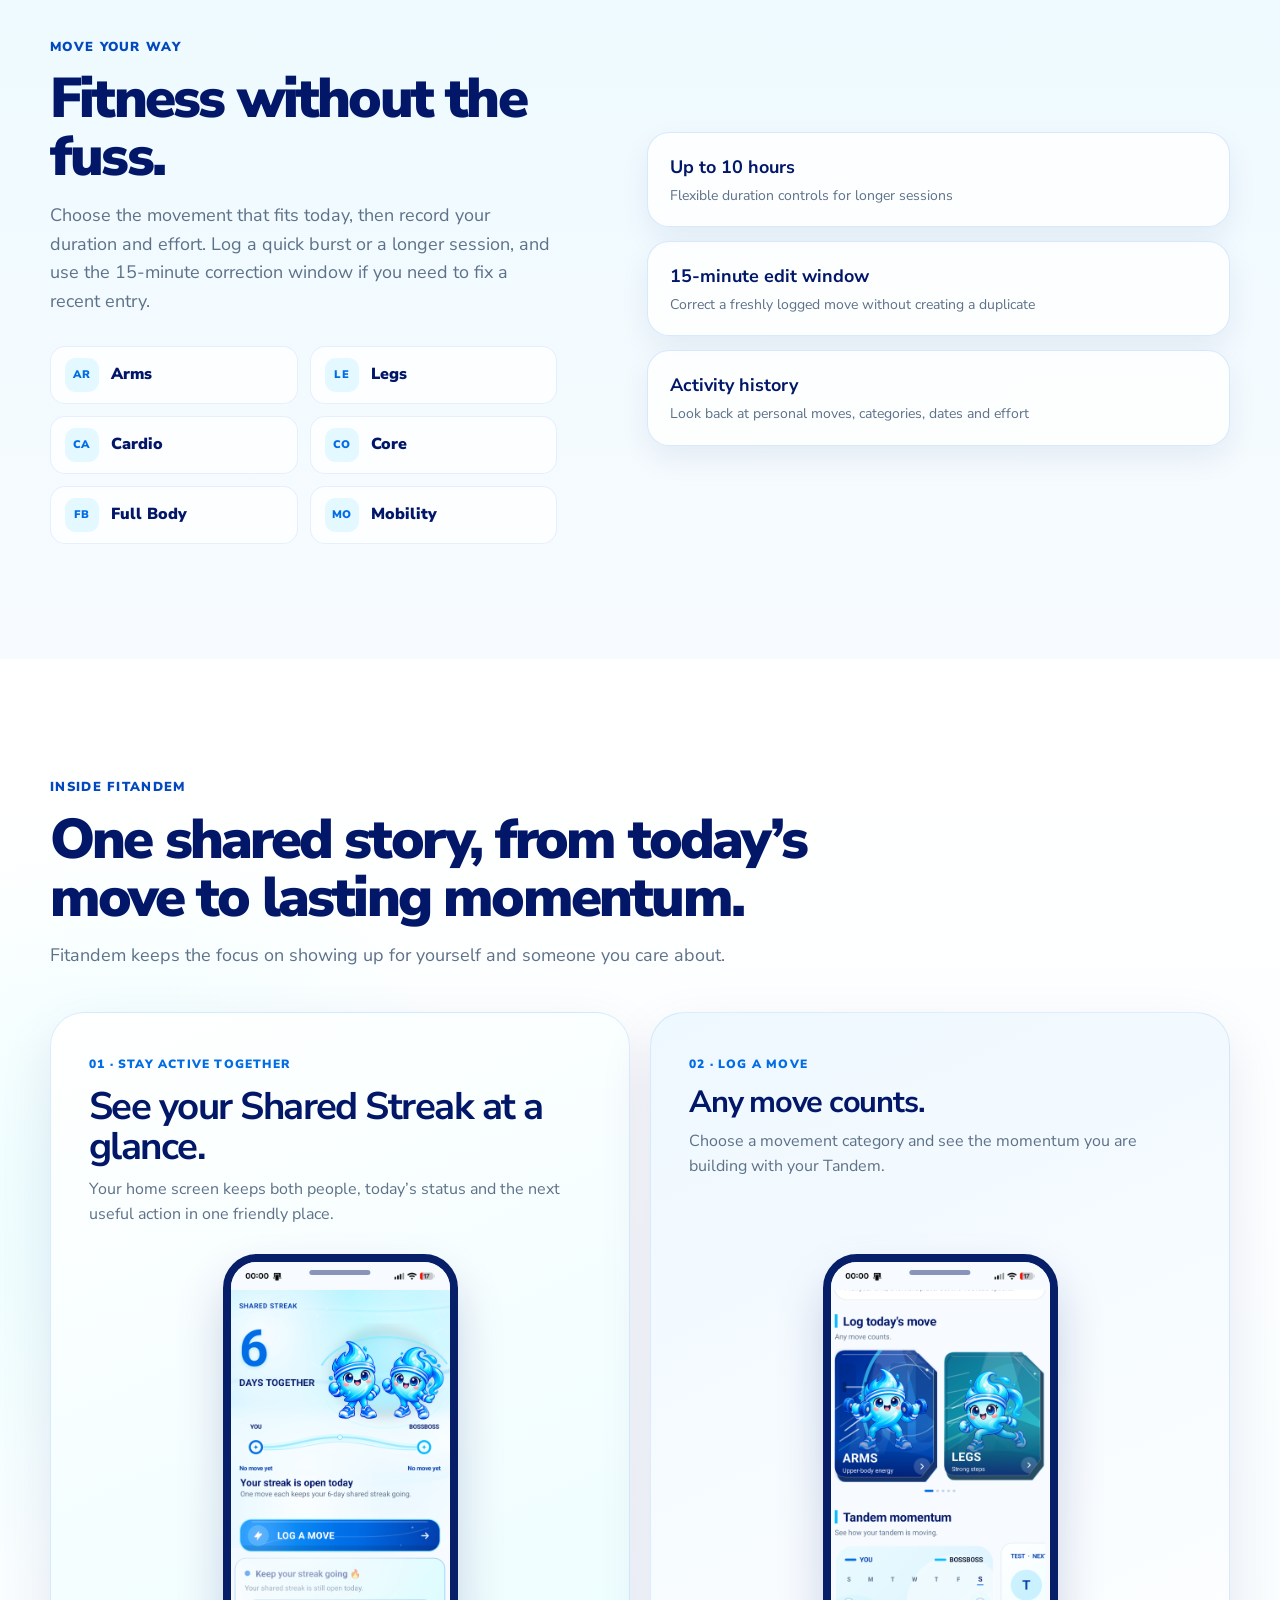
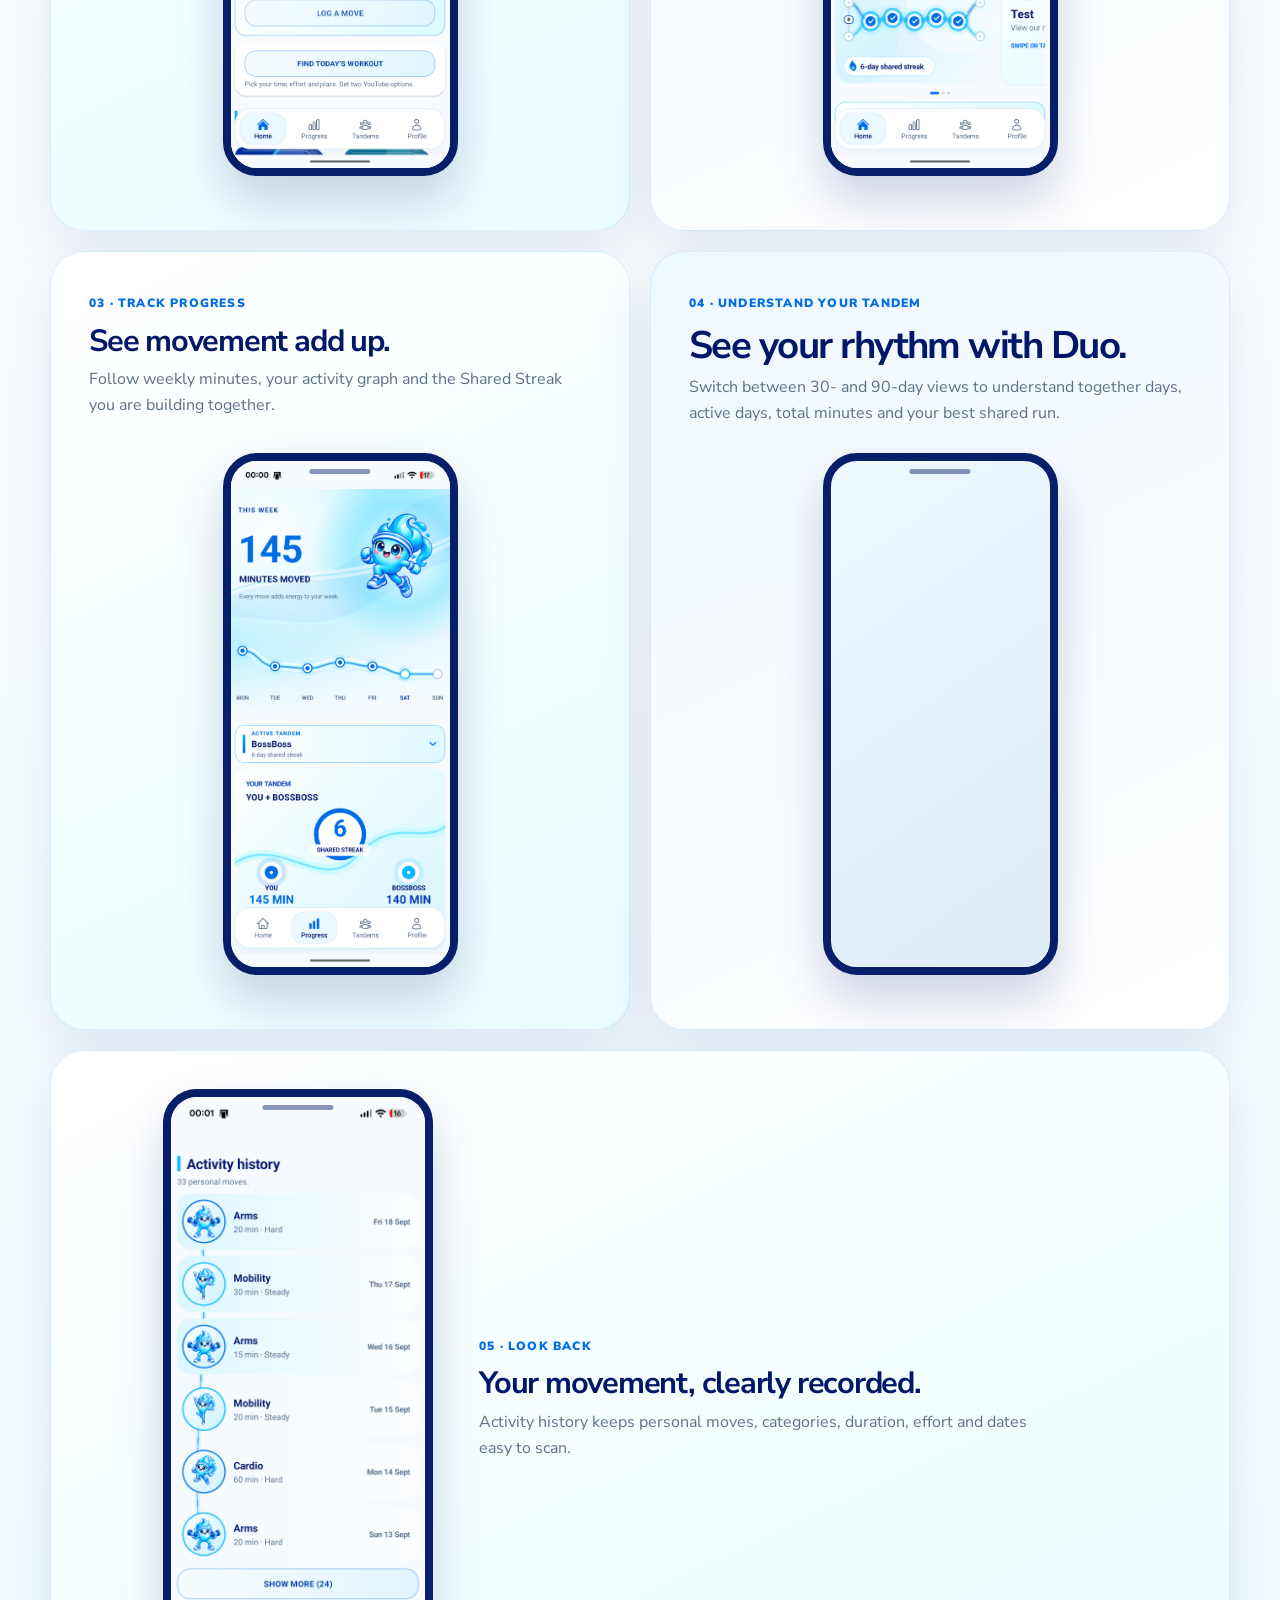
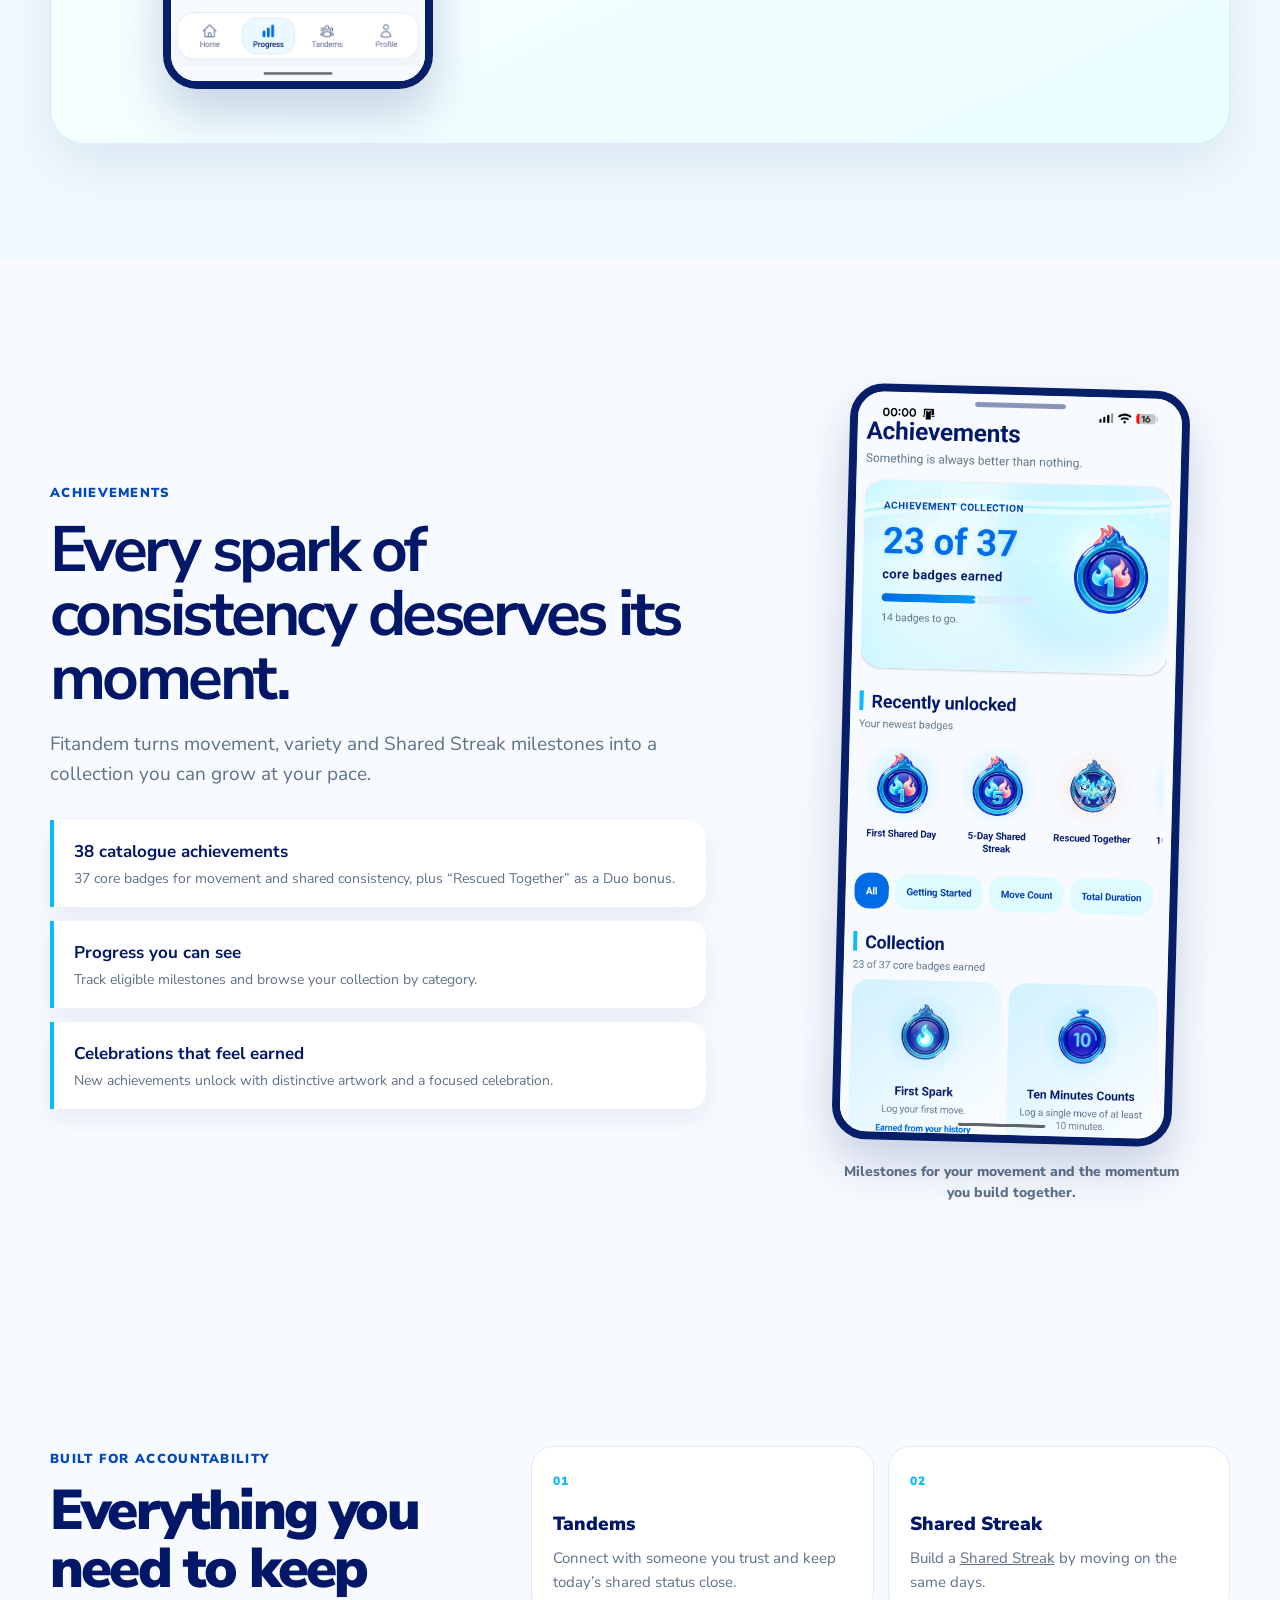
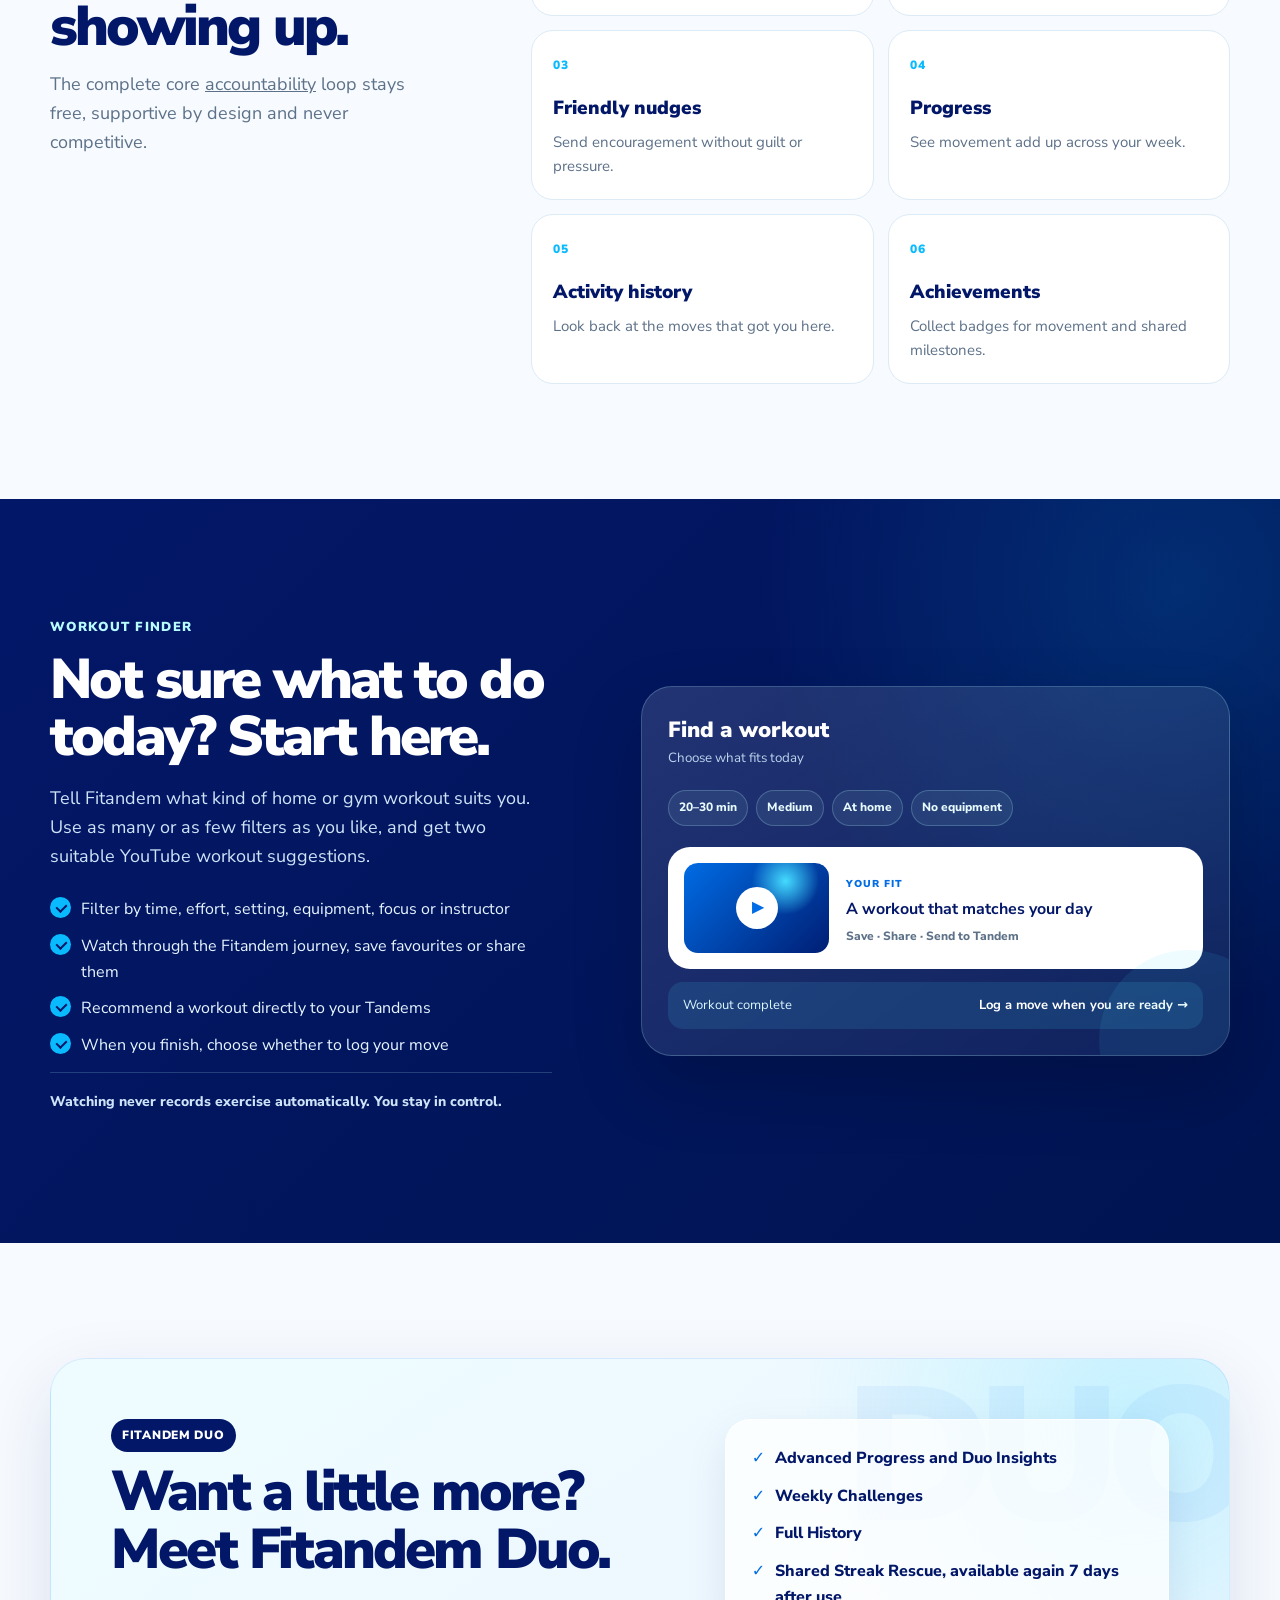
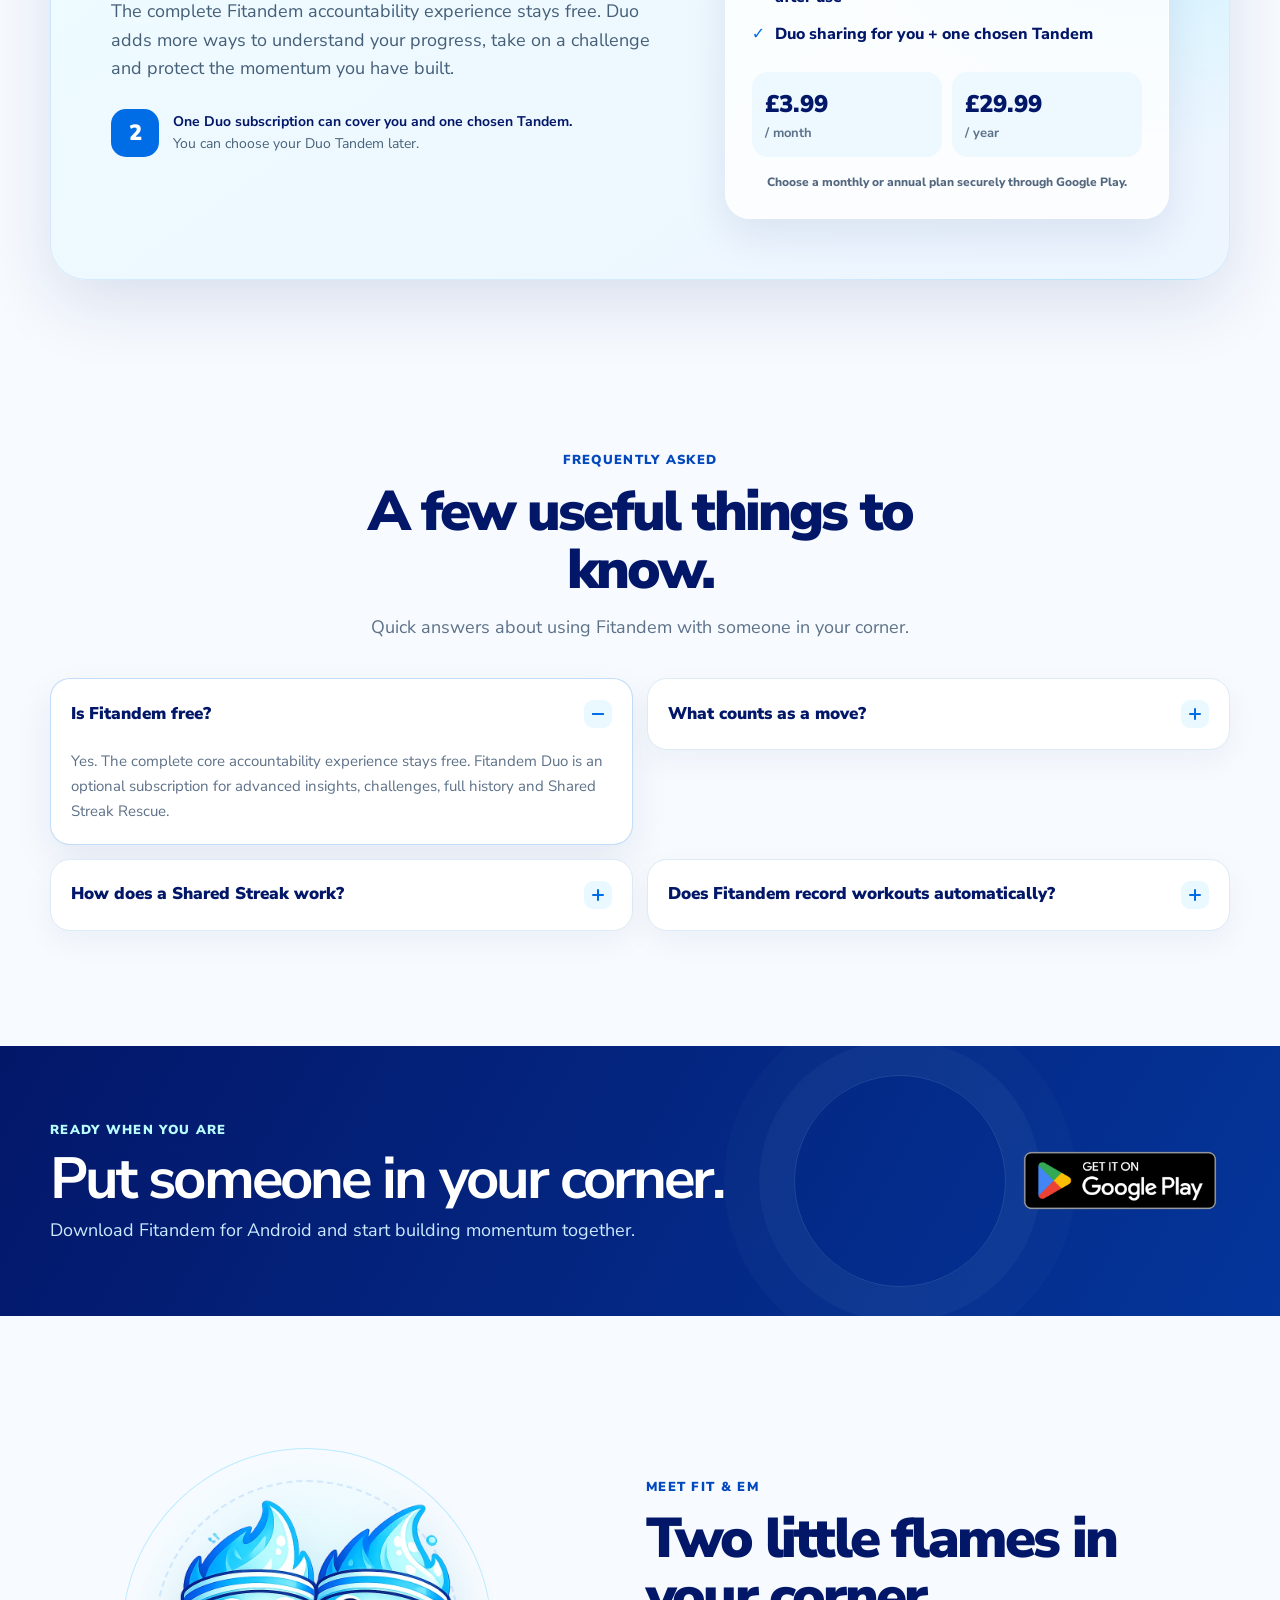
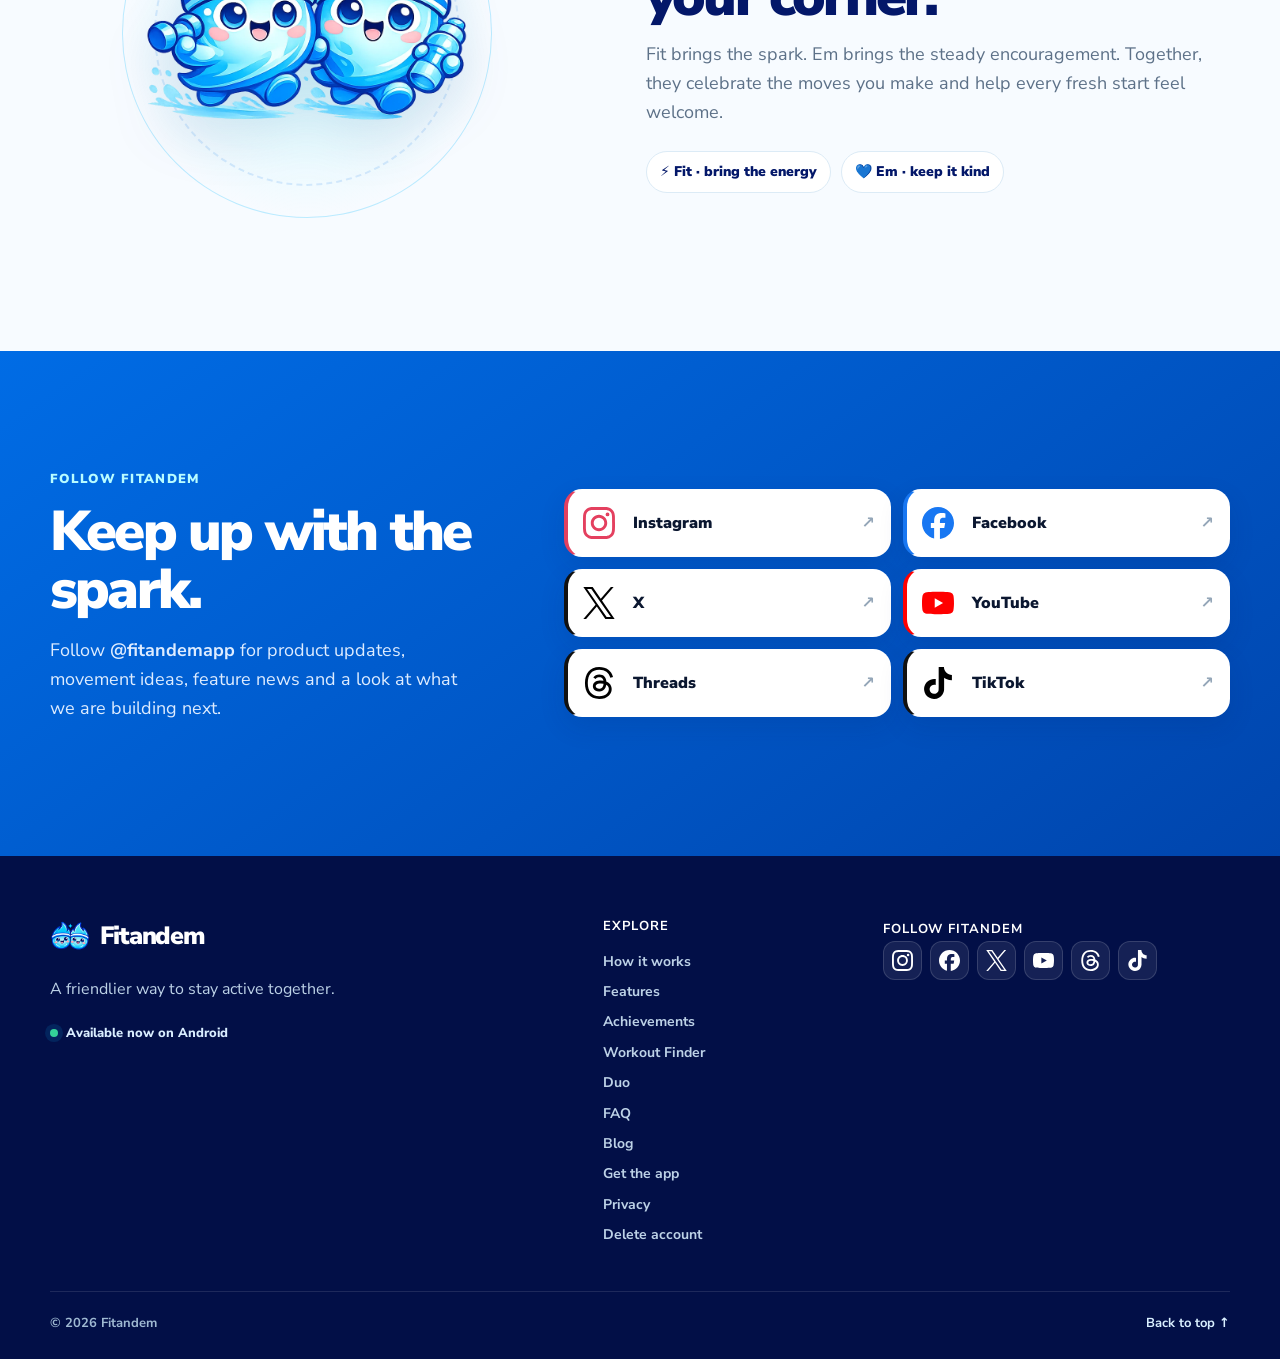
==== commit bda99fca: "Add Fitandem blog and launch articles" ====
--- a/index.html
+++ b/index.html
@@ -261,7 +261,7 @@
     </section>
   </main>
 
-  <footer class="site-footer"><div class="section-shell footer-grid"><div class="footer-intro"><a class="brand footer-brand" href="#top"><img class="brand-logo" src="assets/brand/fitandem-logo-web.png" alt="" width="256" height="256"><span>Fitandem</span></a><p>A friendlier way to stay active together.</p><span class="footer-status"><i aria-hidden="true"></i> Available now on Android</span></div><nav class="footer-nav" aria-label="Footer navigation"><strong>Explore</strong><a href="#how-it-works">How it works</a><a href="#features">Features</a><a href="#achievements">Achievements</a><a href="#workout-finder">Workout Finder</a><a href="#duo">Duo</a><a href="#faq">FAQ</a><a href="https://fitandem.com/android">Get the app</a><a href="/privacy/">Privacy</a><a href="/delete-account/">Delete account</a></nav><div class="footer-socials"><strong>Follow Fitandem</strong><div>
+  <footer class="site-footer"><div class="section-shell footer-grid"><div class="footer-intro"><a class="brand footer-brand" href="#top"><img class="brand-logo" src="assets/brand/fitandem-logo-web.png" alt="" width="256" height="256"><span>Fitandem</span></a><p>A friendlier way to stay active together.</p><span class="footer-status"><i aria-hidden="true"></i> Available now on Android</span></div><nav class="footer-nav" aria-label="Footer navigation"><strong>Explore</strong><a href="#how-it-works">How it works</a><a href="#features">Features</a><a href="#achievements">Achievements</a><a href="#workout-finder">Workout Finder</a><a href="#duo">Duo</a><a href="#faq">FAQ</a><a href="/blog/">Blog</a><a href="https://fitandem.com/android">Get the app</a><a href="/privacy/">Privacy</a><a href="/delete-account/">Delete account</a></nav><div class="footer-socials"><strong>Follow Fitandem</strong><div>
     <a href="https://www.instagram.com/fitandemapp/" target="_blank" rel="noopener noreferrer" aria-label="Instagram (opens in a new tab)"><img src="assets/social/instagram.svg" alt=""></a><a href="https://www.facebook.com/profile.php?id=61593506592853" target="_blank" rel="noopener noreferrer" aria-label="Facebook (opens in a new tab)"><img src="assets/social/facebook.svg" alt=""></a><a href="https://x.com/fitandemapp" target="_blank" rel="noopener noreferrer" aria-label="X (opens in a new tab)"><img src="assets/social/x.svg" alt=""></a><a href="https://www.youtube.com/@fitandemapp" target="_blank" rel="noopener noreferrer" aria-label="YouTube (opens in a new tab)"><img src="assets/social/youtube.svg" alt=""></a><a href="https://www.threads.com/@fitandemapp" target="_blank" rel="noopener noreferrer" aria-label="Threads (opens in a new tab)"><img src="assets/social/threads.svg" alt=""></a><a href="https://www.tiktok.com/@fitandemapp" target="_blank" rel="noopener noreferrer" aria-label="TikTok (opens in a new tab)"><img src="assets/social/tiktok.svg" alt=""></a>
   </div></div></div><div class="section-shell footer-bottom"><span>© 2026 Fitandem</span><a href="#top">Back to top ↑</a></div></footer>
 </body>
--- a/styles.css
+++ b/styles.css
@@ -270,3 +270,22 @@
 .guide-card b{margin-top:auto;color:var(--blue);font-size:18px;font-weight:900}
 @media(hover:hover){.guide-card:hover{transform:translateY(-3px);border-color:rgba(0,108,229,.24);box-shadow:0 18px 38px rgba(3,23,105,.1)}}
 @media(max-width:760px){.guide-grid{grid-template-columns:1fr}}
+
+/* Blog */
+.blog-page .blog-hero{padding-block:clamp(48px,6vw,76px)}
+.blog-page .blog-hero h1{font-size:clamp(42px,5.6vw,66px);line-height:1.05}
+.blog-page .breadcrumbs{flex-wrap:wrap}
+.blog-list{padding-block:clamp(52px,7vw,86px)}
+.blog-grid{display:grid;grid-template-columns:repeat(3,minmax(0,1fr));gap:18px}
+.blog-grid .guide-card{min-height:260px;padding:26px}
+.blog-grid .guide-card h2{margin:0;color:var(--navy);font-size:clamp(20px,2vw,24px);font-weight:900;letter-spacing:-.025em;line-height:1.25}
+.blog-grid .guide-card p{font-size:15px;line-height:1.6}
+.blog-article{width:min(720px,calc(100% - clamp(32px,6vw,72px)));margin-inline:auto;padding-block:clamp(54px,7vw,88px)}
+.blog-article section+section{margin-top:42px}
+.blog-article h2{margin:0 0 17px;color:var(--navy);font-size:clamp(27px,3vw,34px);font-weight:900;letter-spacing:-.035em;line-height:1.2}
+.blog-article p{margin:0 0 20px;color:#334f68;font-size:18px;line-height:1.8}
+.blog-article p:last-child{margin-bottom:0}
+.blog-article a{color:var(--blue-dark);font-weight:800;text-underline-offset:3px}
+.blog-article .blog-back{margin-top:54px;padding-top:23px;border-top:1px solid var(--line);font-size:15px}
+@media(max-width:900px){.blog-grid{grid-template-columns:1fr 1fr}}
+@media(max-width:640px){.blog-grid{grid-template-columns:1fr}.blog-grid .guide-card{min-height:0}.blog-article p{font-size:17px;line-height:1.75}.blog-article section+section{margin-top:35px}}
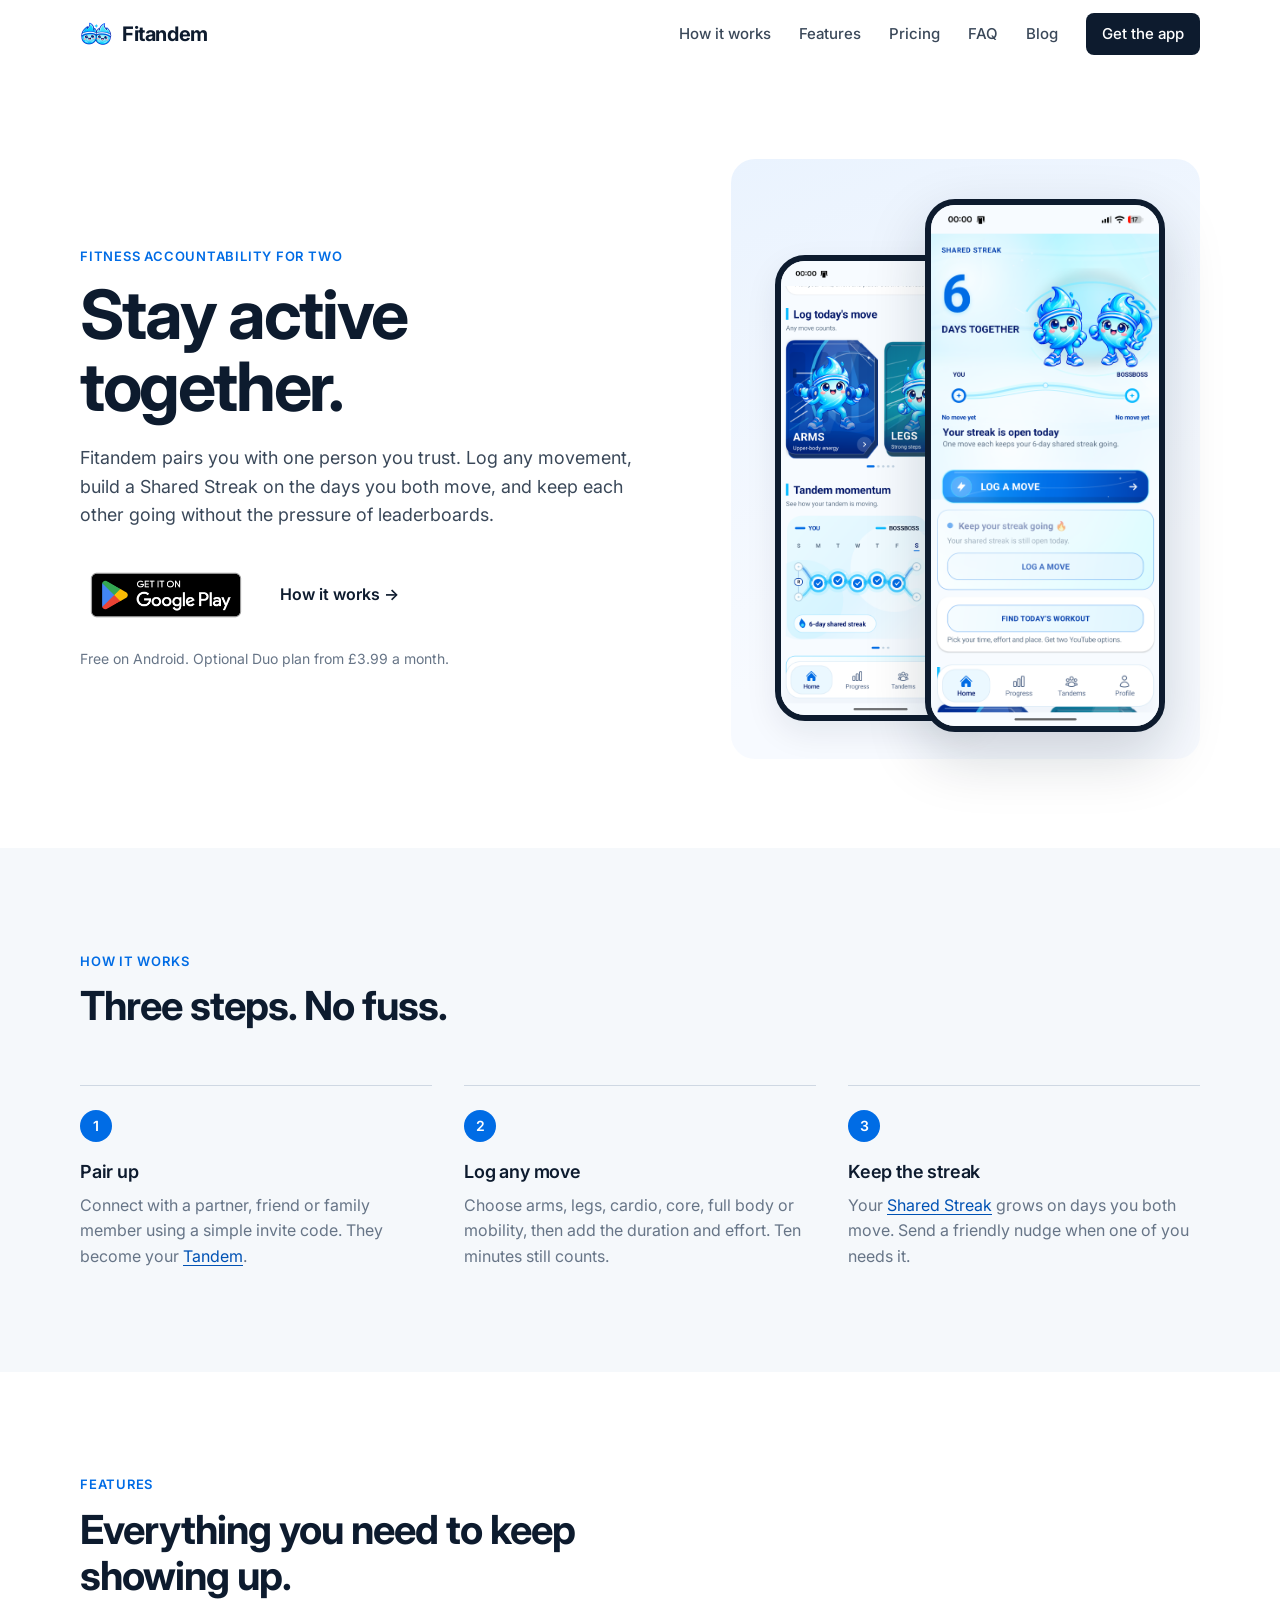
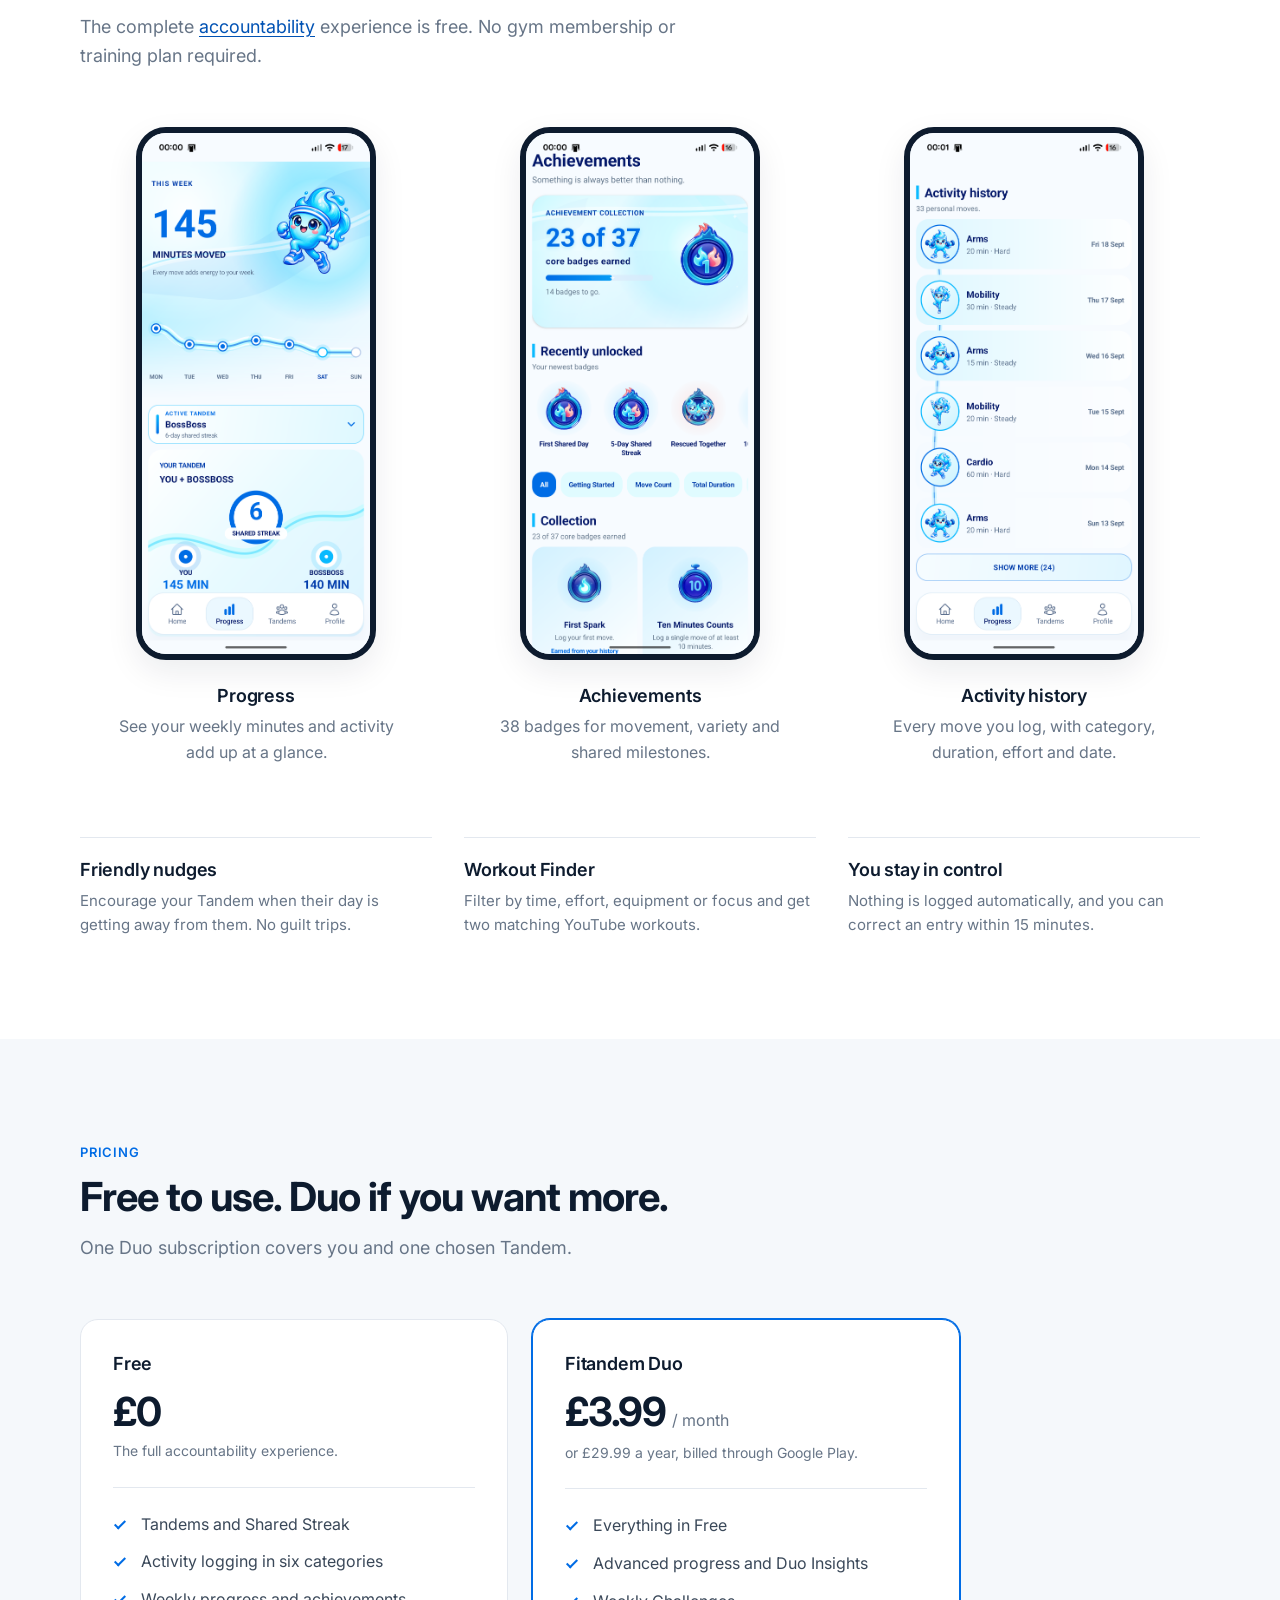
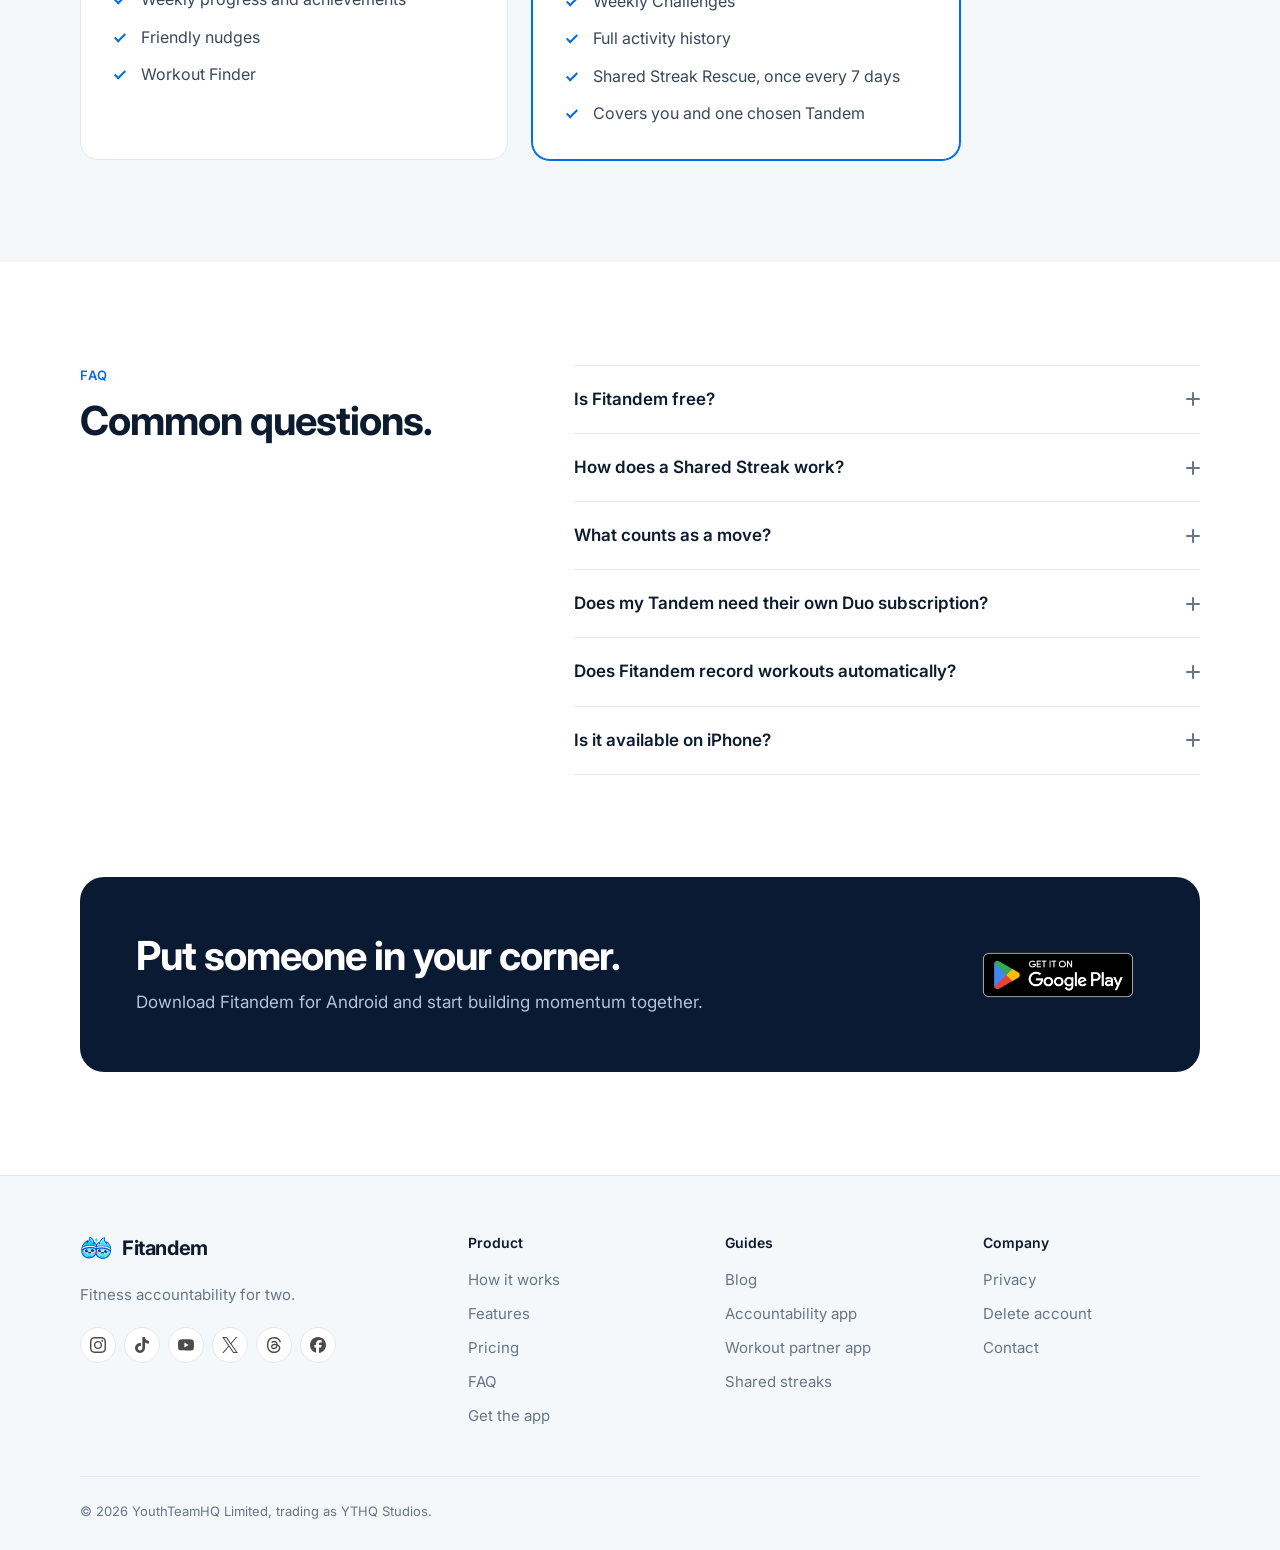
==== commit 77a1da63: "Redesign site for a cleaner, more professional look Condense the homepage from 14 sections to 6 (her" ====
--- a/index.html
+++ b/index.html
@@ -29,11 +29,11 @@
   <link rel="icon" type="image/png" href="assets/brand/fitandem-logo-web.png">
   <link rel="apple-touch-icon" href="assets/brand/fitandem-logo-web.png">
   <link rel="manifest" href="site.webmanifest">
-  <link rel="preload" as="image" href="assets/brand/fit-em-ready-together.webp" type="image/webp" fetchpriority="high">
+  <link rel="preload" as="image" href="assets/screenshots/home-shared-streak.webp" type="image/webp" fetchpriority="high">
   <link rel="preconnect" href="https://fonts.googleapis.com">
   <link rel="preconnect" href="https://fonts.gstatic.com" crossorigin>
-  <link href="https://fonts.googleapis.com/css2?family=Nunito+Sans:wght@400;600;700;800;900&amp;display=swap" rel="stylesheet">
-  <link rel="stylesheet" href="styles.css?v=20260922-3">
+  <link href="https://fonts.googleapis.com/css2?family=Inter:wght@400;500;600;700&amp;display=swap" rel="stylesheet">
+  <link rel="stylesheet" href="styles.css?v=20260930-2">
   <script defer src="main.js?v=20260922-1"></script>
   <script type="application/ld+json">
   {
@@ -106,12 +106,12 @@
   }
   </script>
 </head>
-<body>
+<body class="home">
   <a class="skip-link" href="#main-content">Skip to content</a>
   <header class="site-header" id="top">
     <div class="header-inner">
       <a class="brand" href="#top" aria-label="Fitandem home"><img class="brand-logo" src="assets/brand/fitandem-logo-web.png" alt="" width="256" height="256"><span>Fitandem</span></a>
-      <nav class="site-nav" id="site-nav" aria-label="Main navigation"><a href="#how-it-works">How it works</a><a href="#features">Features</a><a href="#achievements">Achievements</a><a href="#duo">Duo</a><a class="nav-install" href="https://fitandem.com/android">Get the app <span aria-hidden="true">↗</span></a></nav>
+      <nav class="site-nav" id="site-nav" aria-label="Main navigation"><a href="#how-it-works">How it works</a><a href="#features">Features</a><a href="#duo">Pricing</a><a href="#faq">FAQ</a><a href="/blog/">Blog</a><a class="nav-install" href="https://fitandem.com/android">Get the app</a></nav>
       <button class="menu-toggle" type="button" aria-expanded="false" aria-controls="site-nav" aria-label="Open navigation"><span></span><span></span><span></span></button>
     </div>
   </header>
@@ -119,150 +119,100 @@
   <main id="main-content">
     <section class="hero section-shell" aria-labelledby="hero-title">
       <div class="hero-copy">
-        <div class="eyebrow"><span class="eyebrow-dot" aria-hidden="true"></span> Available now on Android</div>
-        <p class="hero-brand">Fitandem</p>
-        <h1 id="hero-title">Stay Active<br><span>Together</span></h1>
-        <p class="hero-lede">A fitness accountability app built around you and one other person. Log your movement, build a Shared Streak, unlock achievements and keep each other going.</p>
+        <p class="eyebrow">Fitness accountability for two</p>
+        <h1 id="hero-title">Stay active together.</h1>
+        <p class="hero-lede">Fitandem pairs you with one person you trust. Log any movement, build a Shared Streak on the days you both move, and keep each other going without the pressure of leaderboards.</p>
         <div class="hero-actions">
           <a class="play-badge" href="https://fitandem.com/android" aria-label="Get Fitandem on Google Play"><img src="assets/badges/get-it-on-google-play.png" alt="Get it on Google Play" width="564" height="168"></a>
-          <a class="button button-secondary" href="#how-it-works">See how it works <span aria-hidden="true">↓</span></a>
+          <a class="text-link" href="#how-it-works">How it works <span aria-hidden="true">→</span></a>
         </div>
-        <ul class="hero-proof" aria-label="Fitandem benefits"><li>Core features free</li><li>Built for two</li><li>Support, not competition</li></ul>
-      </div>
-      <div class="hero-art">
-        <div class="hero-orbit" aria-hidden="true"></div><span class="spark spark-one" aria-hidden="true">✦</span><span class="spark spark-two" aria-hidden="true">✦</span>
-        <img src="assets/brand/fit-em-ready-together.webp" alt="Fit and Em, two cheerful blue flame fitness companions, ready to move together" width="1024" height="1024" decoding="async" fetchpriority="high">
-        <div class="activity-chip"><span aria-hidden="true">✓</span><span><strong>Both moved today</strong><small>That is a Tandem day</small></span></div>
-        <div class="streak-chip"><span class="streak-flame" aria-hidden="true">🔥</span><span><strong>Shared Streak</strong><small>Momentum you build together</small></span></div>
-      </div>
-    </section>
-
-    <div class="principle-strip" aria-label="Fitandem principles"><span>Any movement counts</span><span>Encouragement, not pressure</span><span>The core experience stays free</span></div>
-
-    <section class="section section-shell" id="how-it-works" aria-labelledby="how-title">
-      <div class="section-heading centred"><span class="kicker">How Fitandem works</span><h2 id="how-title">A simple rhythm you share.</h2><p>A quick first-run guide helps you get started. From there, Fitandem turns everyday movement into momentum you can build together.</p></div>
-      <ol class="steps-grid steps-grid-four">
-        <li class="step-card"><span class="step-number">01</span><div class="step-icon" aria-hidden="true">↔</div><h3>Find your Tandem</h3><p>Connect with <a href="/workout-partner-app/">someone you trust</a> using a code that is easy to select and copy.</p></li>
-        <li class="step-card featured"><span class="step-number">02</span><div class="step-icon" aria-hidden="true">＋</div><h3>Log your move</h3><p>Track the movement, duration and effort that fit your day.</p></li>
-        <li class="step-card"><span class="step-number">03</span><div class="step-icon" aria-hidden="true">✦</div><h3>Unlock achievements</h3><p>Watch milestones and consistency turn into a collection of distinctive badges.</p></li>
-        <li class="step-card"><span class="step-number">04</span><div class="step-icon" aria-hidden="true">🔥</div><h3>Keep it going</h3><p>Build a Shared Streak and send friendly nudges without guilt or competition.</p></li>
-      </ol>
-    </section>
-
-    <section class="section movement-band" id="features" aria-labelledby="move-title">
-      <div class="section-shell movement-layout movement-layout-updated">
-        <div class="movement-copy"><span class="kicker">Move your way</span><h2 id="move-title">Fitness without the fuss.</h2><p>Choose the movement that fits today, then record your duration and effort. Log a quick burst or a longer session, and use the 15-minute correction window if you need to fix a recent entry.</p>
-          <ul class="category-grid" aria-label="Movement categories"><li><span aria-hidden="true">AR</span>Arms</li><li><span aria-hidden="true">LE</span>Legs</li><li><span aria-hidden="true">CA</span>Cardio</li><li><span aria-hidden="true">CO</span>Core</li><li><span aria-hidden="true">FB</span>Full Body</li><li><span aria-hidden="true">MO</span>Mobility</li></ul>
+        <p class="hero-meta">Free on Android. Optional Duo plan from £3.99 a month.</p>
+      </div>
+      <div class="hero-visual">
+        <figure class="screen-frame hero-screen-back"><img src="assets/screenshots/home-log-momentum.webp" alt="Fitandem home screen showing movement categories to log and Tandem momentum" width="1080" height="2400" decoding="async"></figure>
+        <figure class="screen-frame hero-screen-front"><img src="assets/screenshots/home-shared-streak.webp" alt="Fitandem home screen showing a six-day Shared Streak between two people and the Log a Move button" width="1080" height="2400" decoding="async" fetchpriority="high"></figure>
+      </div>
+    </section>
+
+    <section class="section section-alt" id="how-it-works" aria-labelledby="how-title">
+      <div class="section-shell">
+        <div class="section-heading"><p class="kicker">How it works</p><h2 id="how-title">Three steps. No fuss.</h2></div>
+        <ol class="steps">
+          <li><span class="step-index">1</span><h3>Pair up</h3><p>Connect with a partner, friend or family member using a simple invite code. They become your <a href="/workout-partner-app/">Tandem</a>.</p></li>
+          <li><span class="step-index">2</span><h3>Log any move</h3><p>Choose arms, legs, cardio, core, full body or mobility, then add the duration and effort. Ten minutes still counts.</p></li>
+          <li><span class="step-index">3</span><h3>Keep the streak</h3><p>Your <a href="/shared-fitness-streaks/">Shared Streak</a> grows on days you both move. Send a friendly nudge when one of you needs it.</p></li>
+        </ol>
+      </div>
+    </section>
+
+    <section class="section section-shell" id="features" aria-labelledby="features-title">
+      <div class="section-heading"><p class="kicker">Features</p><h2 id="features-title">Everything you need to keep showing up.</h2><p>The complete <a href="/fitness-accountability-app/">accountability</a> experience is free. No gym membership or training plan required.</p></div>
+      <div class="showcase">
+        <figure><div class="screen-frame"><img src="assets/screenshots/progress-weekly.webp" alt="Fitandem Progress screen showing weekly minutes and an activity graph" width="1080" height="2400" loading="lazy" decoding="async"></div><figcaption><h3>Progress</h3><p>See your weekly minutes and activity add up at a glance.</p></figcaption></figure>
+        <figure><div class="screen-frame"><img src="assets/screenshots/achievements-collection.webp" alt="Fitandem Achievements screen showing collection progress and recently unlocked badges" width="1080" height="2400" loading="lazy" decoding="async"></div><figcaption><h3>Achievements</h3><p>38 badges for movement, variety and shared milestones.</p></figcaption></figure>
+        <figure><div class="screen-frame"><img src="assets/screenshots/activity-history.webp" alt="Fitandem Activity History listing moves with categories, duration, effort and dates" width="1080" height="2400" loading="lazy" decoding="async"></div><figcaption><h3>Activity history</h3><p>Every move you log, with category, duration, effort and date.</p></figcaption></figure>
+      </div>
+      <ul class="feature-row">
+        <li><h3>Friendly nudges</h3><p>Encourage your Tandem when their day is getting away from them. No guilt trips.</p></li>
+        <li id="workout-finder"><h3>Workout Finder</h3><p>Filter by time, effort, equipment or focus and get two matching YouTube workouts.</p></li>
+        <li><h3>You stay in control</h3><p>Nothing is logged automatically, and you can correct an entry within 15 minutes.</p></li>
+      </ul>
+    </section>
+
+    <section class="section section-alt" id="duo" aria-labelledby="pricing-title">
+      <div class="section-shell">
+        <div class="section-heading"><p class="kicker">Pricing</p><h2 id="pricing-title">Free to use. Duo if you want more.</h2><p>One Duo subscription covers you and one chosen Tandem.</p></div>
+        <div class="plans">
+          <article class="plan">
+            <h3>Free</h3>
+            <p class="plan-price"><strong>£0</strong></p>
+            <p class="plan-note">The full accountability experience.</p>
+            <ul class="check-list"><li>Tandems and Shared Streak</li><li>Activity logging in six categories</li><li>Weekly progress and achievements</li><li>Friendly nudges</li><li>Workout Finder</li></ul>
+          </article>
+          <article class="plan plan-featured">
+            <h3>Fitandem Duo</h3>
+            <p class="plan-price"><strong>£3.99</strong><span>/ month</span></p>
+            <p class="plan-note">or £29.99 a year, billed through Google Play.</p>
+            <ul class="check-list"><li>Everything in Free</li><li>Advanced progress and Duo Insights</li><li>Weekly Challenges</li><li>Full activity history</li><li>Shared Streak Rescue, once every 7 days</li><li>Covers you and one chosen Tandem</li></ul>
+          </article>
         </div>
-        <div class="movement-highlights" aria-label="Movement tracking highlights">
-          <div><strong>Up to 10 hours</strong><span>Flexible duration controls for longer sessions</span></div>
-          <div><strong>15-minute edit window</strong><span>Correct a freshly logged move without creating a duplicate</span></div>
-          <div><strong>Activity history</strong><span>Look back at personal moves, categories, dates and effort</span></div>
+      </div>
+    </section>
+
+    <section class="section section-shell faq-section" id="faq" aria-labelledby="faq-title">
+      <div class="section-heading"><p class="kicker">FAQ</p><h2 id="faq-title">Common questions.</h2></div>
+      <div class="faq-list">
+        <details><summary>Is Fitandem free?<span aria-hidden="true"></span></summary><p>Yes. Tandems, the Shared Streak, logging, progress, achievements, nudges and the Workout Finder are all free. Fitandem Duo is an optional subscription for advanced insights, challenges, full history and Shared Streak Rescue.</p></details>
+        <details><summary>How does a Shared Streak work?<span aria-hidden="true"></span></summary><p>A Shared Streak grows when both people in a Tandem log a move on the same day. It doesn't matter whether you move together or apart, at 6am or 9pm.</p></details>
+        <details><summary>What counts as a move?<span aria-hidden="true"></span></summary><p>Any movement you choose to log. Pick arms, legs, cardio, core, full body or mobility, then record the duration and effort that fit your day.</p></details>
+        <details><summary>Does my Tandem need their own Duo subscription?<span aria-hidden="true"></span></summary><p>No. One Duo subscription covers you and one Tandem you choose. You can pick your Duo Tandem later.</p></details>
+        <details><summary>Does Fitandem record workouts automatically?<span aria-hidden="true"></span></summary><p>No. Watching a workout never records exercise on its own. Fitandem asks whether you want to log a move when you finish.</p></details>
+        <details><summary>Is it available on iPhone?<span aria-hidden="true"></span></summary><p>Fitandem is currently available on Android through Google Play.</p></details>
+      </div>
+    </section>
+
+    <section class="section-shell install-section" aria-labelledby="install-title">
+      <div class="install-band">
+        <div><h2 id="install-title">Put someone in your corner.</h2><p>Download Fitandem for Android and start building momentum together.</p></div>
+        <a class="play-badge" href="https://fitandem.com/android" aria-label="Get Fitandem on Google Play"><img src="assets/badges/get-it-on-google-play.png" alt="Get it on Google Play" width="564" height="168" loading="lazy" decoding="async"></a>
+      </div>
+    </section>
+  </main>
+
+  <footer class="site-footer">
+    <div class="section-shell footer-grid">
+      <div class="footer-intro">
+        <a class="brand footer-brand" href="#top"><img class="brand-logo" src="assets/brand/fitandem-logo-web.png" alt="" width="256" height="256"><span>Fitandem</span></a>
+        <p>Fitness accountability for two.</p>
+        <div class="footer-socials" aria-label="Fitandem on social media">
+          <a href="https://www.instagram.com/fitandemapp/" target="_blank" rel="noopener noreferrer" aria-label="Instagram (opens in a new tab)"><img src="assets/social/instagram.svg" alt=""></a><a href="https://www.tiktok.com/@fitandemapp" target="_blank" rel="noopener noreferrer" aria-label="TikTok (opens in a new tab)"><img src="assets/social/tiktok.svg" alt=""></a><a href="https://www.youtube.com/@fitandemapp" target="_blank" rel="noopener noreferrer" aria-label="YouTube (opens in a new tab)"><img src="assets/social/youtube.svg" alt=""></a><a href="https://x.com/fitandemapp" target="_blank" rel="noopener noreferrer" aria-label="X (opens in a new tab)"><img src="assets/social/x.svg" alt=""></a><a href="https://www.threads.com/@fitandemapp" target="_blank" rel="noopener noreferrer" aria-label="Threads (opens in a new tab)"><img src="assets/social/threads.svg" alt=""></a><a href="https://www.facebook.com/profile.php?id=61593506592853" target="_blank" rel="noopener noreferrer" aria-label="Facebook (opens in a new tab)"><img src="assets/social/facebook.svg" alt=""></a>
         </div>
       </div>
-    </section>
-
-    <section class="section screen-story" aria-labelledby="screens-title">
-      <div class="section-shell">
-        <div class="section-heading"><span class="kicker">Inside Fitandem</span><h2 id="screens-title">One shared story, from today’s move to lasting momentum.</h2><p>Fitandem keeps the focus on showing up for yourself and someone you care about.</p></div>
-        <ol class="story-list">
-          <li class="story-card story-card-wide">
-            <div class="story-copy"><span>01 · Stay active together</span><h3>See your Shared Streak at a glance.</h3><p>Your home screen keeps both people, today’s status and the next useful action in one friendly place.</p></div>
-            <figure class="screen-frame"><img src="assets/screenshots/home-shared-streak.webp" alt="Fitandem home screen showing a six-day Shared Streak, paired mascots and the Log a Move button" width="1080" height="2400" loading="lazy" decoding="async"></figure>
-          </li>
-          <li class="story-card">
-            <div class="story-copy"><span>02 · Log a move</span><h3>Any move counts.</h3><p>Choose a movement category and see the momentum you are building with your Tandem.</p></div>
-            <figure class="screen-frame"><img src="assets/screenshots/home-log-momentum.webp" alt="Fitandem home screen showing Arms and Legs movement choices and Tandem momentum" width="1080" height="2400" loading="lazy" decoding="async"></figure>
-          </li>
-          <li class="story-card">
-            <div class="story-copy"><span>03 · Track progress</span><h3>See movement add up.</h3><p>Follow weekly minutes, your activity graph and the Shared Streak you are building together.</p></div>
-            <figure class="screen-frame"><img src="assets/screenshots/progress-weekly.webp" alt="Fitandem Progress screen showing 145 minutes moved, a weekly graph and an active Tandem" width="1080" height="2400" loading="lazy" decoding="async"></figure>
-          </li>
-          <li class="story-card story-card-wide story-card-reverse">
-            <div class="story-copy"><span>04 · Understand your Tandem</span><h3>See your rhythm with Duo.</h3><p>Switch between 30- and 90-day views to understand together days, active days, total minutes and your best shared run.</p></div>
-            <figure class="screen-frame"><img src="assets/screenshots/duo-insights.webp" alt="Fitandem Duo Insights screen with 30- and 90-day views, together days, active days, total minutes, best shared run and rhythm grid" width="1080" height="2400" loading="lazy" decoding="async"></figure>
-          </li>
-          <li class="story-card story-card-history">
-            <div class="story-copy"><span>05 · Look back</span><h3>Your movement, clearly recorded.</h3><p>Activity history keeps personal moves, categories, duration, effort and dates easy to scan.</p></div>
-            <figure class="screen-frame"><img src="assets/screenshots/activity-history.webp" alt="Fitandem Activity History showing personal moves with categories, duration, effort and dates" width="1080" height="2400" loading="lazy" decoding="async"></figure>
-          </li>
-        </ol>
-      </div>
-    </section>
-
-    <section class="section section-shell achievements-section" id="achievements" aria-labelledby="achievements-title">
-      <div class="achievement-layout">
-        <div class="achievement-copy"><span class="kicker">Achievements</span><h2 id="achievements-title">Every spark of consistency deserves its moment.</h2><p>Fitandem turns movement, variety and Shared Streak milestones into a collection you can grow at your pace.</p>
-          <ul class="achievement-points">
-            <li><strong>38 catalogue achievements</strong><span>37 core badges for movement and shared consistency, plus “Rescued Together” as a Duo bonus.</span></li>
-            <li><strong>Progress you can see</strong><span>Track eligible milestones and browse your collection by category.</span></li>
-            <li><strong>Celebrations that feel earned</strong><span>New achievements unlock with distinctive artwork and a focused celebration.</span></li>
-          </ul>
-        </div>
-        <figure class="achievement-screen">
-          <div class="screen-frame"><img src="assets/screenshots/achievements-collection.webp" alt="Fitandem Achievements screen showing collection progress and recently unlocked badges including First Shared Day, 5-Day Shared Streak and Rescued Together" width="1080" height="2400" loading="lazy" decoding="async"></div>
-          <figcaption>Milestones for your movement and the momentum you build together.</figcaption>
-        </figure>
-      </div>
-    </section>
-
-    <section class="section section-shell accountability" aria-labelledby="accountability-title">
-      <div class="accountability-intro"><span class="kicker">Built for accountability</span><h2 id="accountability-title">Everything you need to keep showing up.</h2><p>The complete core <a href="/fitness-accountability-app/">accountability</a> loop stays free, supportive by design and never competitive.</p></div>
-      <div class="feature-list"><article><span aria-hidden="true">01</span><h3>Tandems</h3><p>Connect with someone you trust and keep today’s shared status close.</p></article><article><span aria-hidden="true">02</span><h3>Shared Streak</h3><p>Build a <a href="/shared-fitness-streaks/">Shared Streak</a> by moving on the same days.</p></article><article><span aria-hidden="true">03</span><h3>Friendly nudges</h3><p>Send encouragement without guilt or pressure.</p></article><article><span aria-hidden="true">04</span><h3>Progress</h3><p>See movement add up across your week.</p></article><article><span aria-hidden="true">05</span><h3>Activity history</h3><p>Look back at the moves that got you here.</p></article><article><span aria-hidden="true">06</span><h3>Achievements</h3><p>Collect badges for movement and shared milestones.</p></article></div>
-    </section>
-
-    <section class="section finder-section" id="workout-finder" aria-labelledby="finder-title">
-      <div class="section-shell finder-layout">
-        <div class="finder-copy"><span class="kicker kicker-light">Workout Finder</span><h2 id="finder-title">Not sure what to do today? Start here.</h2><p>Tell Fitandem what kind of home or gym workout suits you. Use as many or as few filters as you like, and get two suitable YouTube workout suggestions.</p>
-          <ul class="tick-list"><li>Filter by time, effort, setting, equipment, focus or instructor</li><li>Watch through the Fitandem journey, save favourites or share them</li><li>Recommend a workout directly to your Tandems</li><li>When you finish, choose whether to log your move</li></ul><p class="finder-note">Watching never records exercise automatically. You stay in control.</p>
-        </div>
-        <div class="finder-demo" aria-label="Illustration of the Workout Finder experience"><div class="finder-top"><span>Find a workout</span><small>Choose what fits today</small></div><div class="filter-row" aria-hidden="true"><span>20–30 min</span><span>Medium</span><span>At home</span><span>No equipment</span></div><div class="video-result"><div class="video-thumb"><span aria-hidden="true">▶</span></div><div><small>YOUR FIT</small><strong>A workout that matches your day</strong><p>Save · Share · Send to Tandem</p></div></div><div class="completion-flow"><span>Workout complete</span><strong>Log a move when you are ready →</strong></div></div>
-      </div>
-    </section>
-
-    <section class="section section-shell duo-section" id="duo" aria-labelledby="duo-title">
-      <div class="duo-card"><div class="duo-copy"><span class="duo-badge">Fitandem Duo</span><h2 id="duo-title">Want a little more?<br>Meet Fitandem Duo.</h2><p class="duo-lede">The complete Fitandem accountability experience stays free. Duo adds more ways to understand your progress, take on a challenge and protect the momentum you have built.</p><div class="duo-sharing"><span aria-hidden="true">2</span><p><strong>One Duo subscription can cover you and one chosen Tandem.</strong><br>You can choose your Duo Tandem later.</p></div></div>
-        <div class="duo-panel"><ul><li><span aria-hidden="true">✓</span> Advanced Progress and Duo Insights</li><li><span aria-hidden="true">✓</span> Weekly Challenges</li><li><span aria-hidden="true">✓</span> Full History</li><li><span aria-hidden="true">✓</span> Shared Streak Rescue, available again 7 days after use</li><li><span aria-hidden="true">✓</span> Duo sharing for you + one chosen Tandem</li></ul><div class="prices" aria-label="Fitandem Duo pricing"><div><strong>£3.99</strong><span>/ month</span></div><div><strong>£29.99</strong><span>/ year</span></div></div><p>Choose a monthly or annual plan securely through Google Play.</p></div></div>
-    </section>
-
-    <section class="section section-shell faq-section" id="faq" aria-labelledby="faq-title">
-      <div class="section-heading centred"><span class="kicker">Frequently asked</span><h2 id="faq-title">A few useful things to know.</h2><p>Quick answers about using Fitandem with someone in your corner.</p></div>
-      <div class="faq-grid">
-        <details open><summary>Is Fitandem free?<span aria-hidden="true"></span></summary><p>Yes. The complete core accountability experience stays free. Fitandem Duo is an optional subscription for advanced insights, challenges, full history and Shared Streak Rescue.</p></details>
-        <details><summary>What counts as a move?<span aria-hidden="true"></span></summary><p>Any movement you choose to log can count. Pick arms, legs, cardio, core, full body or mobility, then record the duration and effort that fit your day.</p></details>
-        <details><summary>How does a Shared Streak work?<span aria-hidden="true"></span></summary><p>A Shared Streak grows when both people in a Tandem move on the same day. It is designed to encourage consistency together, without leaderboards or pressure.</p></details>
-        <details><summary>Does Fitandem record workouts automatically?<span aria-hidden="true"></span></summary><p>No. You stay in control. Watching a workout never records exercise automatically; Fitandem asks whether you want to log a move when you finish.</p></details>
-      </div>
-    </section>
-
-    <section class="section install-section" aria-labelledby="install-title">
-      <div class="section-shell install-band">
-        <div><span class="kicker kicker-light">Ready when you are</span><h2 id="install-title">Put someone in your corner.</h2><p>Download Fitandem for Android and start building momentum together.</p></div>
-        <a class="play-badge play-badge-lower" href="https://fitandem.com/android" aria-label="Get Fitandem on Google Play"><img src="assets/badges/get-it-on-google-play.png" alt="Get it on Google Play" width="564" height="168" loading="lazy" decoding="async"></a>
-      </div>
-    </section>
-
-    <section class="section section-shell mascot-section" aria-labelledby="mascot-title">
-      <div class="mascot-art"><div class="mascot-ring" aria-hidden="true"></div><img src="assets/brand/fit-em-ready-together.webp" alt="Fit and Em smiling side by side" width="1024" height="1024" loading="lazy" decoding="async"></div>
-      <div class="mascot-copy"><span class="kicker">Meet Fit &amp; Em</span><h2 id="mascot-title">Two little flames in your corner.</h2><p>Fit brings the spark. Em brings the steady encouragement. Together, they celebrate the moves you make and help every fresh start feel welcome.</p><div class="personality-pills"><span>⚡ Fit · bring the energy</span><span>💙 Em · keep it kind</span></div></div>
-    </section>
-
-    <section class="section follow-section" id="follow" aria-labelledby="follow-title">
-      <div class="section-shell follow-inner"><div class="follow-heading"><span class="kicker kicker-light">Follow Fitandem</span><h2 id="follow-title">Keep up with the spark.</h2><p>Follow <strong>@fitandemapp</strong> for product updates, movement ideas, feature news and a look at what we are building next.</p></div>
-        <div class="social-grid" aria-label="Follow Fitandem on social media">
-          <a class="social-button instagram" href="https://www.instagram.com/fitandemapp/" target="_blank" rel="noopener noreferrer" aria-label="Follow Fitandem on Instagram (opens in a new tab)"><img src="assets/social/instagram.svg" alt="" aria-hidden="true"><span>Instagram</span><b aria-hidden="true">↗</b></a>
-          <a class="social-button facebook" href="https://www.facebook.com/profile.php?id=61593506592853" target="_blank" rel="noopener noreferrer" aria-label="Follow Fitandem on Facebook (opens in a new tab)"><img src="assets/social/facebook.svg" alt="" aria-hidden="true"><span>Facebook</span><b aria-hidden="true">↗</b></a>
-          <a class="social-button x-social" href="https://x.com/fitandemapp" target="_blank" rel="noopener noreferrer" aria-label="Follow Fitandem on X (opens in a new tab)"><img src="assets/social/x.svg" alt="" aria-hidden="true"><span>X</span><b aria-hidden="true">↗</b></a>
-          <a class="social-button youtube" href="https://www.youtube.com/@fitandemapp" target="_blank" rel="noopener noreferrer" aria-label="Follow Fitandem on YouTube (opens in a new tab)"><img src="assets/social/youtube.svg" alt="" aria-hidden="true"><span>YouTube</span><b aria-hidden="true">↗</b></a>
-          <a class="social-button threads" href="https://www.threads.com/@fitandemapp" target="_blank" rel="noopener noreferrer" aria-label="Follow Fitandem on Threads (opens in a new tab)"><img src="assets/social/threads.svg" alt="" aria-hidden="true"><span>Threads</span><b aria-hidden="true">↗</b></a>
-          <a class="social-button tiktok" href="https://www.tiktok.com/@fitandemapp" target="_blank" rel="noopener noreferrer" aria-label="Follow Fitandem on TikTok (opens in a new tab)"><img src="assets/social/tiktok.svg" alt="" aria-hidden="true"><span>TikTok</span><b aria-hidden="true">↗</b></a>
-        </div>
-      </div>
-    </section>
-  </main>
-
-  <footer class="site-footer"><div class="section-shell footer-grid"><div class="footer-intro"><a class="brand footer-brand" href="#top"><img class="brand-logo" src="assets/brand/fitandem-logo-web.png" alt="" width="256" height="256"><span>Fitandem</span></a><p>A friendlier way to stay active together.</p><span class="footer-status"><i aria-hidden="true"></i> Available now on Android</span></div><nav class="footer-nav" aria-label="Footer navigation"><strong>Explore</strong><a href="#how-it-works">How it works</a><a href="#features">Features</a><a href="#achievements">Achievements</a><a href="#workout-finder">Workout Finder</a><a href="#duo">Duo</a><a href="#faq">FAQ</a><a href="/blog/">Blog</a><a href="https://fitandem.com/android">Get the app</a><a href="/privacy/">Privacy</a><a href="/delete-account/">Delete account</a></nav><div class="footer-socials"><strong>Follow Fitandem</strong><div>
-    <a href="https://www.instagram.com/fitandemapp/" target="_blank" rel="noopener noreferrer" aria-label="Instagram (opens in a new tab)"><img src="assets/social/instagram.svg" alt=""></a><a href="https://www.facebook.com/profile.php?id=61593506592853" target="_blank" rel="noopener noreferrer" aria-label="Facebook (opens in a new tab)"><img src="assets/social/facebook.svg" alt=""></a><a href="https://x.com/fitandemapp" target="_blank" rel="noopener noreferrer" aria-label="X (opens in a new tab)"><img src="assets/social/x.svg" alt=""></a><a href="https://www.youtube.com/@fitandemapp" target="_blank" rel="noopener noreferrer" aria-label="YouTube (opens in a new tab)"><img src="assets/social/youtube.svg" alt=""></a><a href="https://www.threads.com/@fitandemapp" target="_blank" rel="noopener noreferrer" aria-label="Threads (opens in a new tab)"><img src="assets/social/threads.svg" alt=""></a><a href="https://www.tiktok.com/@fitandemapp" target="_blank" rel="noopener noreferrer" aria-label="TikTok (opens in a new tab)"><img src="assets/social/tiktok.svg" alt=""></a>
-  </div></div></div><div class="section-shell footer-bottom"><span>© 2026 Fitandem</span><a href="#top">Back to top ↑</a></div></footer>
+      <nav class="footer-nav" aria-label="Product"><strong>Product</strong><a href="#how-it-works">How it works</a><a href="#features">Features</a><a href="#duo">Pricing</a><a href="#faq">FAQ</a><a href="https://fitandem.com/android">Get the app</a></nav>
+      <nav class="footer-nav" aria-label="Guides"><strong>Guides</strong><a href="/blog/">Blog</a><a href="/fitness-accountability-app/">Accountability app</a><a href="/workout-partner-app/">Workout partner app</a><a href="/shared-fitness-streaks/">Shared streaks</a></nav>
+      <nav class="footer-nav" aria-label="Company"><strong>Company</strong><a href="/privacy/">Privacy</a><a href="/delete-account/">Delete account</a><a href="mailto:fitandemapp@gmail.com">Contact</a></nav>
+    </div>
+    <div class="section-shell footer-bottom"><span>© 2026 YouthTeamHQ Limited, trading as YTHQ Studios.</span></div>
+  </footer>
 </body>
 </html>
--- a/styles.css
+++ b/styles.css
@@ -1,291 +1,445 @@
-:root{color-scheme:light;--blue:#006ce5;--blue-dark:#0349bd;--cyan:#09baff;--cyan-bright:#44dbff;--ice:#b8fcff;--navy:#031769;--ink:#0b1730;--muted:#5d7188;--canvas:#f7fbff;--surface:#fff;--line:#dcebf6;--shadow:0 24px 70px rgba(3,23,105,.12)}
-*{box-sizing:border-box}html{scroll-behavior:smooth;scroll-padding-top:96px}body{margin:0;min-width:320px;overflow-x:clip;background:var(--canvas);color:var(--ink);font-family:"Nunito Sans",system-ui,-apple-system,BlinkMacSystemFont,"Segoe UI",sans-serif;font-size:16px;line-height:1.6;-webkit-font-smoothing:antialiased}a{color:inherit}img{display:block;max-width:100%;height:auto}a:focus-visible{outline:3px solid var(--cyan-bright);outline-offset:4px;border-radius:8px}.skip-link{position:fixed;z-index:100;top:10px;left:10px;padding:10px 14px;transform:translateY(-160%);background:var(--navy);color:#fff;border-radius:10px;font-weight:900}.skip-link:focus{transform:none}.section-shell{width:min(1180px,calc(100% - clamp(32px,6vw,72px)));margin-inline:auto}.section{padding-block:clamp(72px,9vw,116px)}
-.site-header{position:sticky;z-index:50;top:0;border-bottom:1px solid rgba(220,235,246,.85);background:rgba(247,251,255,.9);backdrop-filter:blur(16px)}.header-inner{width:min(1180px,calc(100% - clamp(32px,6vw,72px)));min-height:76px;margin:auto;display:flex;align-items:center;justify-content:space-between;gap:24px}.brand{display:inline-flex;align-items:center;gap:10px;color:var(--navy);font-size:25px;font-weight:900;letter-spacing:-.045em;text-decoration:none}.brand-logo{width:40px;height:40px;flex:none}.site-nav{display:flex;align-items:center;gap:clamp(12px,2vw,28px)}.site-nav a{color:#304c68;font-size:14px;font-weight:800;text-decoration:none;white-space:nowrap}.site-nav a:hover{color:var(--blue)}.site-nav .nav-follow{padding:9px 15px;border-radius:999px;background:var(--navy);color:#fff}
-.hero{min-height:620px;display:grid;grid-template-columns:minmax(0,1.04fr) minmax(400px,.96fr);gap:clamp(32px,5vw,68px);align-items:center;padding-block:clamp(42px,7vw,86px)}.eyebrow,.kicker{display:inline-flex;align-items:center;gap:9px;color:var(--blue-dark);font-size:13px;font-weight:900;letter-spacing:.1em;text-transform:uppercase}.eyebrow-dot{width:9px;height:9px;border-radius:50%;background:var(--cyan);box-shadow:0 0 0 6px rgba(9,186,255,.12)}.hero-brand{margin:20px 0 -7px;color:var(--navy);font-size:18px;font-weight:900;letter-spacing:.03em}.hero h1{margin:0 0 22px;color:var(--navy);font-size:clamp(58px,6.7vw,88px);font-weight:900;letter-spacing:-.07em;line-height:.91}.hero h1 span{position:relative;color:var(--blue)}.hero h1 span::after{content:"";position:absolute;left:3%;right:-2%;bottom:-9px;height:12px;border-top:5px solid var(--cyan-bright);border-radius:50%;transform:rotate(-1deg)}.hero-lede{max-width:630px;margin:0;color:#3f5870;font-size:clamp(18px,1.5vw,21px);line-height:1.55}.hero-actions{display:flex;flex-wrap:wrap;gap:12px;margin-top:29px}.button{min-height:54px;display:inline-flex;align-items:center;justify-content:center;gap:12px;padding:0 22px;border:1px solid transparent;border-radius:17px;font-weight:900;text-decoration:none;transition:transform .2s ease,box-shadow .2s ease,border-color .2s ease}.button:hover{transform:translateY(-2px)}.button-primary{background:linear-gradient(135deg,var(--blue),#0755cb);color:#fff;box-shadow:0 13px 28px rgba(0,108,229,.25)}.button-primary:hover{box-shadow:0 17px 36px rgba(0,108,229,.3)}.button-secondary{border-color:var(--line);background:rgba(255,255,255,.8);color:var(--navy)}.microcopy{margin:13px 0 0;color:#71869a;font-size:14px;font-weight:700}
-.hero-art{position:relative;min-height:clamp(430px,40vw,510px);display:grid;place-items:center;isolation:isolate}.hero-art::before{content:"";position:absolute;inset:35px 14px 34px 26px;z-index:-2;border:1px solid rgba(9,186,255,.23);border-radius:46% 54% 49% 51%;background:radial-gradient(circle at 65% 25%,rgba(255,255,255,.95),transparent 25%),linear-gradient(145deg,rgba(184,252,255,.86),rgba(9,186,255,.12));transform:rotate(-4deg)}.hero-art img{width:min(485px,94%);filter:drop-shadow(0 28px 30px rgba(0,55,130,.14));transform:translateY(-5px)}.hero-orbit{position:absolute;width:82%;aspect-ratio:1;z-index:-1;border:1px dashed rgba(0,108,229,.17);border-radius:50%}.spark{position:absolute;color:var(--cyan);font-size:28px;animation:float 4.5s ease-in-out infinite}.spark-one{top:21%;right:7%}.spark-two{bottom:27%;left:5%;animation-delay:-1.6s;font-size:20px}@keyframes float{50%{transform:translateY(-9px) rotate(8deg)}}.streak-chip{position:absolute;right:1%;bottom:7%;display:flex;align-items:center;gap:11px;padding:12px 16px 12px 12px;border:1px solid rgba(220,235,246,.95);border-radius:19px;background:rgba(255,255,255,.94);box-shadow:0 18px 40px rgba(3,23,105,.14)}.streak-flame{width:43px;height:43px;display:grid;place-items:center;border-radius:14px;background:#fff6cf}.streak-chip strong,.streak-chip small{display:block}.streak-chip strong{color:var(--navy);font-size:14px}.streak-chip small{color:var(--muted);font-size:12px;font-weight:700}
-.principle-strip{width:min(1080px,calc(100% - clamp(32px,6vw,72px)));margin:0 auto;padding:16px 24px;display:flex;justify-content:center;gap:clamp(20px,5vw,68px);flex-wrap:wrap;border:1px solid var(--line);border-radius:20px;background:#fff;box-shadow:0 12px 38px rgba(3,23,105,.045);color:#435e77;font-size:14px;font-weight:800}.principle-strip span::before{content:"✓";margin-right:8px;color:var(--blue)}.section-heading{max-width:760px;margin-bottom:36px}.section-heading.centred{margin-inline:auto;text-align:center}.section-heading h2,.movement-copy h2,.accountability-intro h2,.finder-copy h2,.duo-copy h2,.mascot-copy h2,.follow-heading h2{margin:11px 0 15px;color:var(--navy);font-size:clamp(36px,4.4vw,56px);font-weight:900;letter-spacing:-.05em;line-height:1.03}.section-heading p,.movement-copy>p,.accountability-intro>p,.mascot-copy>p{margin:0;color:var(--muted);font-size:18px}.steps-grid{margin:0;padding:0;display:grid;grid-template-columns:repeat(3,1fr);gap:18px;list-style:none}.step-card{position:relative;min-height:266px;padding:26px;overflow:hidden;border:1px solid var(--line);border-radius:27px;background:rgba(255,255,255,.9);box-shadow:0 10px 38px rgba(3,23,105,.05);transition:transform .2s ease,box-shadow .2s ease}.step-card:hover{transform:translateY(-4px);box-shadow:0 18px 45px rgba(3,23,105,.09)}.step-card.featured{border-color:rgba(9,186,255,.35);background:linear-gradient(145deg,#eafcff,#f8fcff)}.step-number{position:absolute;top:23px;right:24px;color:#a6bbce;font-size:13px;font-weight:900;letter-spacing:.08em}.step-icon{width:52px;height:52px;display:grid;place-items:center;margin-bottom:25px;border-radius:16px;background:var(--navy);color:#fff;font-size:22px;font-weight:900}.featured .step-icon{background:var(--blue)}.step-card h3{margin:0 0 9px;color:var(--navy);font-size:22px;font-weight:900}.step-card p{margin:0;color:var(--muted)}
-.movement-band{position:relative;background:linear-gradient(180deg,#edfaff 0%,#f7fbff 100%)}.movement-band::before{content:"";position:absolute;top:0;left:0;right:0;height:1px;background:linear-gradient(90deg,transparent,var(--cyan),transparent)}.movement-layout{display:grid;grid-template-columns:minmax(0,.93fr) minmax(430px,1.07fr);gap:clamp(50px,7vw,92px);align-items:center}.category-grid{margin:30px 0 0;padding:0;display:grid;grid-template-columns:repeat(2,minmax(0,1fr));gap:12px;list-style:none}.category-grid li{display:flex;align-items:center;gap:12px;padding:11px 14px;border:1px solid rgba(0,108,229,.1);border-radius:15px;background:rgba(255,255,255,.8);color:var(--navy);font-weight:900}.category-grid span{width:34px;height:34px;display:grid;place-items:center;flex:none;border-radius:11px;background:#e3f8ff;color:var(--blue);font-size:11px;letter-spacing:.04em}.product-gallery{position:relative;width:min(580px,100%);margin:auto;padding:24px;display:grid;grid-template-columns:minmax(0,1fr) minmax(0,.9fr);gap:18px;align-items:start;border:1px solid var(--line);border-radius:34px;background:radial-gradient(circle at 83% 15%,rgba(68,219,255,.24),transparent 14rem),linear-gradient(145deg,#fff,#eaf9ff);box-shadow:var(--shadow)}.product-gallery::after{content:"";position:absolute;inset:18px -14px -14px 18px;z-index:-1;border-radius:34px;background:linear-gradient(145deg,rgba(184,252,255,.8),rgba(9,186,255,.12))}.phone-shot{min-width:0;margin:0}.phone-shot-offset{margin-top:52px}.phone-frame{overflow:hidden;border:7px solid #071d64;border-radius:31px;background:#edf7fe;box-shadow:0 18px 36px rgba(3,23,105,.18)}.phone-frame img{width:100%;aspect-ratio:1440/3120}.phone-shot figcaption{margin-top:10px;color:var(--navy);font-size:13px;font-weight:900;text-align:center}
-.accountability{display:grid;grid-template-columns:minmax(280px,.72fr) minmax(0,1.28fr);gap:clamp(44px,7vw,88px);align-items:start}.accountability-intro{position:sticky;top:116px}.feature-list{display:grid;grid-template-columns:repeat(2,minmax(0,1fr));gap:14px}.feature-list article{min-height:170px;padding:21px;border:1px solid var(--line);border-radius:22px;background:#fff}.feature-list article>span{color:var(--cyan);font-size:12px;font-weight:900;letter-spacing:.1em}.feature-list h3{margin:16px 0 6px;color:var(--navy);font-size:19px;font-weight:900}.feature-list p{margin:0;color:var(--muted);font-size:15px}
-.finder-section{overflow:hidden;background:var(--navy);color:#fff}.finder-layout{display:grid;grid-template-columns:minmax(0,.92fr) minmax(430px,1.08fr);gap:clamp(46px,7vw,90px);align-items:center}.kicker-light{color:var(--ice)}.finder-copy h2,.follow-heading h2{color:#fff}.finder-copy>p{color:#cfe4f8;font-size:18px}.tick-list{margin:27px 0 0;padding:0;display:grid;gap:11px;list-style:none}.tick-list li{position:relative;padding-left:31px;color:#e7f5ff}.tick-list li::before{content:"✓";position:absolute;left:0;top:0;width:21px;height:21px;display:grid;place-items:center;border-radius:50%;background:var(--cyan);color:var(--navy);font-size:12px;font-weight:900}.finder-note{padding-top:18px;border-top:1px solid rgba(184,252,255,.18);font-size:14px!important;font-weight:800}.finder-demo{padding:26px;border:1px solid rgba(184,252,255,.22);border-radius:31px;background:linear-gradient(145deg,rgba(255,255,255,.13),rgba(255,255,255,.06));box-shadow:0 30px 70px rgba(0,0,0,.18)}.finder-top span,.finder-top small{display:block}.finder-top span{font-size:22px;font-weight:900}.finder-top small{color:#bcd5ed}.filter-row{margin:21px 0;display:flex;flex-wrap:wrap;gap:8px}.filter-row span{padding:7px 10px;border:1px solid rgba(184,252,255,.22);border-radius:999px;background:rgba(184,252,255,.08);color:#e7fbff;font-size:12px;font-weight:800}.video-result{padding:16px;display:grid;grid-template-columns:145px 1fr;gap:17px;align-items:center;border-radius:22px;background:#fff;color:var(--ink)}.video-thumb{aspect-ratio:16/10;display:grid;place-items:center;border-radius:14px;background:radial-gradient(circle at 70% 20%,var(--cyan-bright),transparent 27%),linear-gradient(135deg,var(--blue),#001e74)}.video-thumb span{width:42px;height:42px;display:grid;place-items:center;padding-left:3px;border-radius:50%;background:#fff;color:var(--blue)}.video-result small{color:var(--blue);font-size:10px;font-weight:900;letter-spacing:.1em}.video-result strong{display:block;margin-top:4px;color:var(--navy);line-height:1.25}.video-result p{margin:8px 0 0;color:var(--muted);font-size:12px;font-weight:800}.completion-flow{margin-top:13px;padding:13px 15px;display:flex;justify-content:space-between;gap:12px;border-radius:15px;background:rgba(68,219,255,.12);color:#dbf7ff;font-size:13px}.completion-flow strong{color:#fff}
-.duo-card{position:relative;overflow:hidden;padding:clamp(28px,5vw,60px);display:grid;grid-template-columns:minmax(0,1fr) minmax(360px,.82fr);gap:clamp(38px,6vw,72px);border-radius:36px;background:radial-gradient(circle at 92% 12%,rgba(68,219,255,.24),transparent 21rem),linear-gradient(145deg,#eefcff,#edf5ff);box-shadow:var(--shadow)}.duo-card::before{content:"DUO";position:absolute;right:-14px;top:-53px;color:rgba(0,108,229,.055);font-size:190px;font-weight:900;letter-spacing:-.08em}.duo-copy,.duo-panel{position:relative}.duo-badge{display:inline-block;padding:7px 11px;border-radius:999px;background:var(--navy);color:#fff;font-size:12px;font-weight:900;letter-spacing:.06em;text-transform:uppercase}.duo-lede{color:#455f78;font-size:18px}.duo-sharing{margin-top:26px;display:flex;gap:14px;align-items:center}.duo-sharing>span{width:48px;height:48px;display:grid;place-items:center;flex:none;border-radius:15px;background:var(--blue);color:#fff;font-size:22px;font-weight:900}.duo-sharing p{margin:0;color:#49627a;font-size:14px}.duo-sharing strong{color:var(--navy)}.duo-panel{padding:26px;border:1px solid rgba(255,255,255,.8);border-radius:25px;background:rgba(255,255,255,.78);box-shadow:0 16px 44px rgba(3,23,105,.09)}.duo-panel ul{margin:0;padding:0;display:grid;gap:12px;list-style:none}.duo-panel li{display:flex;gap:10px;color:var(--navy);font-weight:800}.duo-panel li span{color:var(--blue)}.prices{margin-top:24px;display:grid;grid-template-columns:1fr 1fr;gap:10px}.prices div{padding:13px;border-radius:16px;background:#edf8ff}.prices strong,.prices span{display:block}.prices strong{color:var(--navy);font-size:24px;font-weight:900}.prices span{color:var(--muted);font-size:13px;font-weight:700}.duo-panel>p{margin:16px 0 0;color:var(--muted);font-size:12px;font-weight:800;text-align:center}
-.mascot-section{display:grid;grid-template-columns:minmax(360px,.88fr) minmax(0,1fr);gap:clamp(44px,7vw,82px);align-items:center}.mascot-art{position:relative;min-height:400px;display:grid;place-items:center}.mascot-ring{position:absolute;width:min(370px,82%);aspect-ratio:1;border:1px solid rgba(9,186,255,.25);border-radius:50%;background:radial-gradient(circle,rgba(184,252,255,.55),transparent 70%)}.mascot-ring::after{content:"";position:absolute;inset:31px;border:2px dashed rgba(0,108,229,.13);border-radius:50%}.mascot-art img{position:relative;width:min(405px,91%);filter:drop-shadow(0 22px 24px rgba(0,55,130,.12))}.personality-pills{margin-top:24px;display:flex;flex-wrap:wrap;gap:10px}.personality-pills span{padding:9px 13px;border:1px solid var(--line);border-radius:999px;background:#fff;color:var(--navy);font-size:14px;font-weight:900}
-.follow-section{background:linear-gradient(145deg,var(--blue),#0045ad);color:#fff}.follow-inner{display:grid;grid-template-columns:minmax(300px,.78fr) minmax(0,1.22fr);gap:clamp(42px,7vw,88px);align-items:center}.follow-heading p{max-width:520px;color:#ddecff;font-size:18px}.social-grid{display:grid;grid-template-columns:repeat(2,minmax(0,1fr));gap:12px}.social-button{min-height:68px;padding:12px 15px;display:grid;grid-template-columns:38px 1fr auto;gap:12px;align-items:center;border:1px solid rgba(255,255,255,.18);border-radius:18px;background:#fff;color:var(--ink);font-weight:900;text-decoration:none;box-shadow:0 10px 26px rgba(0,31,95,.12);transition:transform .2s ease,box-shadow .2s ease}.social-button:hover{transform:translateY(-3px);box-shadow:0 16px 34px rgba(0,31,95,.2)}.social-button img{width:32px;height:32px}.social-button b{color:#94a6b8}.social-button.instagram{border-left:4px solid #e4405f}.social-button.facebook{border-left:4px solid #1877f2}.social-button.x-social,.social-button.threads,.social-button.tiktok{border-left:4px solid #111}.social-button.youtube{border-left:4px solid #f00}
-.site-footer{padding:60px 0 25px;background:#020f47;color:#fff}.footer-grid{display:grid;grid-template-columns:minmax(260px,1.4fr) minmax(150px,.65fr) minmax(260px,.95fr);gap:42px}.footer-brand{color:#fff}.footer-intro p{margin:13px 0 17px;color:#bdd2e7}.footer-status{display:inline-flex;align-items:center;gap:8px;color:#d9edff;font-size:13px;font-weight:800}.footer-status i{width:8px;height:8px;border-radius:50%;background:var(--cyan);box-shadow:0 0 0 5px rgba(9,186,255,.12)}.footer-nav{display:grid;align-content:start;gap:8px}.footer-nav strong,.footer-socials>strong{margin-bottom:6px;color:#fff;font-size:13px;letter-spacing:.07em;text-transform:uppercase}.footer-nav a{width:fit-content;color:#bdd2e7;font-size:14px;font-weight:700;text-decoration:none}.footer-nav a:hover{color:#fff}.footer-socials>div{display:flex;flex-wrap:wrap;gap:8px}.footer-socials a{width:39px;height:39px;display:grid;place-items:center;border:1px solid rgba(255,255,255,.14);border-radius:12px;background:rgba(255,255,255,.08)}.footer-socials a:hover{background:rgba(255,255,255,.15)}.footer-socials img{width:21px;height:21px;filter:brightness(0) invert(1)}.footer-bottom{margin-top:45px;padding-top:21px;display:flex;justify-content:space-between;gap:20px;border-top:1px solid rgba(255,255,255,.11);color:#9fb9d2;font-size:13px;font-weight:700}.footer-bottom a{color:#d9efff;text-decoration:none}
-@media(max-width:900px){.site-nav a:not(.nav-follow){display:none}.hero{grid-template-columns:1fr;padding-top:58px}.hero-copy{text-align:center}.hero-lede{margin-inline:auto}.hero-actions{justify-content:center}.hero-art{min-height:430px}.movement-layout,.finder-layout,.duo-card,.mascot-section,.follow-inner{grid-template-columns:1fr}.movement-copy,.finder-copy,.duo-copy,.mascot-copy,.follow-heading{max-width:700px}.accountability{grid-template-columns:1fr}.accountability-intro{position:static;max-width:720px}.product-gallery{width:min(590px,100%)}.finder-demo{max-width:650px}.footer-grid{grid-template-columns:1fr 1fr}.footer-intro{grid-column:1/-1}}
-@media(max-width:640px){html{scroll-padding-top:78px}.section-shell,.header-inner{width:min(100% - 28px,1180px)}.section{padding-block:66px}.site-header{position:static}.header-inner{min-height:68px}.brand{font-size:22px}.brand-logo{width:36px;height:36px}.hero{min-height:auto;padding-block:42px 56px}.hero h1{font-size:clamp(52px,16vw,68px)}.hero-lede{font-size:17px}.hero-actions{display:grid}.button{width:100%}.hero-art{min-height:335px}.streak-chip{right:0;bottom:1%}.streak-chip small{display:none}.principle-strip{width:calc(100% - 28px);justify-content:flex-start;gap:8px 18px}.steps-grid,.feature-list,.social-grid{grid-template-columns:1fr}.step-card{min-height:220px}.movement-layout{gap:42px}.category-grid{gap:9px}.category-grid li{padding:9px;font-size:14px}.product-gallery{padding:15px;gap:12px;border-radius:25px}.product-gallery::after{inset:11px -7px -8px 10px}.phone-frame{border-width:5px;border-radius:23px}.phone-shot-offset{margin-top:35px}.finder-demo{padding:17px;border-radius:23px}.video-result{grid-template-columns:1fr}.video-thumb{aspect-ratio:16/7}.completion-flow{display:grid}.duo-card{padding:23px;border-radius:27px}.duo-card::before{font-size:110px;top:-28px}.duo-panel{padding:19px}.prices{grid-template-columns:1fr}.mascot-art{min-height:315px}.footer-grid{grid-template-columns:1fr}.footer-intro{grid-column:auto}.footer-bottom{align-items:flex-start}.site-nav .nav-follow{padding:8px 13px}}
-@media(prefers-reduced-motion:reduce){html{scroll-behavior:auto}*,*::before,*::after{animation-duration:.01ms!important;animation-iteration-count:1!important;transition-duration:.01ms!important}}
-/* Privacy policy */
-.legal-page{background:#fff}.legal-page main{background:linear-gradient(180deg,#f7fbff 0,#fff 520px)}.legal-shell{width:min(1080px,calc(100% - clamp(32px,6vw,72px)));margin-inline:auto}.legal-hero{padding:clamp(64px,8vw,100px) 0 clamp(52px,6vw,78px);overflow:hidden;background:radial-gradient(circle at 84% 20%,rgba(68,219,255,.2),transparent 27%),linear-gradient(145deg,#eef9ff,#f9fdff);border-bottom:1px solid var(--line)}.legal-hero h1{max-width:820px;margin:12px 0 20px;color:var(--navy);font-size:clamp(48px,7vw,78px);font-weight:900;letter-spacing:-.065em;line-height:.95}.legal-lead{max-width:730px;margin:0;color:#3f5870;font-size:clamp(18px,2vw,22px);line-height:1.55}.legal-date{margin:22px 0 0;color:var(--muted);font-size:14px}.legal-layout{display:grid;grid-template-columns:230px minmax(0,1fr);gap:clamp(42px,6vw,78px);align-items:start;padding-block:clamp(55px,7vw,88px)}.legal-toc{position:sticky;top:100px;padding:22px;border:1px solid var(--line);border-radius:20px;background:#f7fbff;box-shadow:0 14px 35px rgba(3,23,105,.06)}.legal-toc h2{margin:0 0 12px;color:var(--navy);font-size:14px;letter-spacing:.08em;text-transform:uppercase}.legal-toc ol{margin:0;padding-left:22px}.legal-toc li{padding:2px 0;color:#6b7f94;font-size:13px}.legal-toc a{color:#36566f;font-weight:700;text-decoration:none}.legal-toc a:hover{color:var(--blue)}.legal-content{min-width:0}.legal-content>section{padding:0 0 34px;margin:0 0 38px;border-bottom:1px solid var(--line);scroll-margin-top:105px}.legal-content>section:last-child{margin-bottom:0;border-bottom:0}.legal-content h2{margin:0 0 16px;color:var(--navy);font-size:clamp(26px,3vw,34px);font-weight:900;letter-spacing:-.035em;line-height:1.15}.legal-content h3{margin:30px 0 8px;color:#163c73;font-size:19px;line-height:1.3}.legal-content p{margin:0 0 16px;color:#334f68}.legal-content ul{margin:0 0 18px;padding-left:24px;color:#334f68}.legal-content li{margin:7px 0}.legal-content a{color:var(--blue-dark);font-weight:800;text-underline-offset:3px}.legal-summary{display:grid;grid-template-columns:repeat(3,minmax(0,1fr));gap:14px;padding-bottom:44px!important}.legal-summary div{padding:21px;border:1px solid var(--line);border-radius:19px;background:#f7fbff}.legal-summary h2{margin:0 0 7px;font-size:18px}.legal-summary p{margin:0;font-size:14px}.legal-table-wrap{max-width:100%;margin:24px 0;overflow-x:auto;border:1px solid var(--line);border-radius:16px;background:#fff}.legal-content table{width:100%;min-width:680px;border-collapse:collapse;font-size:14px}.legal-content th,.legal-content td{padding:15px;text-align:left;vertical-align:top;border-bottom:1px solid var(--line)}.legal-content th{background:#eef8ff;color:var(--navy);font-size:13px}.legal-content tbody tr:last-child td{border-bottom:0}.legal-callout{margin:24px 0;padding:19px 21px;border-left:4px solid var(--cyan);border-radius:0 14px 14px 0;background:#effbff}.legal-callout p{margin:0;color:#173f60}.legal-page .footer-grid{grid-template-columns:minmax(260px,1.5fr) minmax(180px,.5fr)}.legal-page .footer-bottom{align-items:center}
-@media(max-width:900px){.legal-layout{grid-template-columns:1fr}.legal-toc{position:static}.legal-toc ol{columns:2}.legal-summary{grid-template-columns:1fr}.legal-page .footer-grid{grid-template-columns:1fr 1fr}}
-@media(max-width:640px){.legal-shell{width:min(100% - 28px,1080px)}.legal-hero{padding-block:46px}.legal-layout{padding-block:44px;gap:36px}.legal-toc ol{columns:1}.legal-content>section{padding-bottom:28px;margin-bottom:32px}.legal-summary div{padding:18px}.legal-content h3{margin-top:25px}.legal-page .footer-grid{grid-template-columns:1fr}.legal-page .footer-bottom{flex-direction:column}}
-
-/* Account deletion page */
-.deletion-page .legal-hero h1{max-width:900px;font-size:clamp(46px,6.4vw,74px)}.deletion-summary{display:grid;grid-template-columns:repeat(3,minmax(0,1fr));gap:14px;padding-bottom:44px!important}.deletion-summary>div{position:relative;padding:24px 21px 21px;border:1px solid var(--line);border-radius:19px;background:#f7fbff}.deletion-summary h2{margin:13px 0 7px;font-size:18px}.deletion-summary p{margin:0;font-size:14px}.step-number{width:34px;height:34px;display:grid;place-items:center;border-radius:11px;background:linear-gradient(135deg,var(--blue),var(--blue-dark));color:#fff;font-size:15px;font-weight:900}.deletion-summary>div:last-child .step-number{background:#fff2d8;color:#8a5000}.deletion-steps{list-style:none!important;padding:0!important}.deletion-steps li{position:relative;min-height:48px;margin:12px 0!important;padding:12px 14px 12px 54px;border:1px solid var(--line);border-radius:14px;background:#fff}.deletion-step-number{position:absolute;top:11px;left:12px;width:30px;height:30px;display:grid;place-items:center;border-radius:10px;background:#eaf7ff;color:var(--blue-dark);font-weight:900}.deletion-warning{border-left-color:#f0a122;background:#fff9e9}.deletion-warning p{color:#674400}.deletion-email,.deletion-manage{width:fit-content;margin-top:4px}
-@media(max-width:900px){.deletion-summary{grid-template-columns:1fr}}
-@media(max-width:640px){.deletion-page .legal-hero h1{font-size:clamp(42px,13vw,58px)}.deletion-email,.deletion-manage{width:100%;padding-inline:14px;text-align:center}}
-
-
-/* v0.3.1 public-release homepage */
-.site-nav .nav-install{padding:9px 15px;border-radius:999px;background:var(--navy);color:#fff}
-.play-badge{display:inline-flex;align-items:center;justify-content:center;border-radius:12px;transition:transform .2s ease,filter .2s ease}
-.play-badge:hover{transform:translateY(-2px);filter:drop-shadow(0 10px 18px rgba(3,23,105,.18))}
-.play-badge img{width:190px;height:auto}
-.hero-actions{align-items:center}
-.hero .button-secondary{min-height:56px}
-.steps-grid-four{grid-template-columns:repeat(4,minmax(0,1fr))}
-.steps-grid-four .step-card{min-width:0}
-.movement-layout-updated{align-items:center}
-.movement-highlights{display:grid;gap:14px}
-.movement-highlights>div{padding:20px 22px;border:1px solid rgba(0,108,229,.15);border-radius:22px;background:rgba(255,255,255,.82);box-shadow:0 12px 30px rgba(3,23,105,.07)}
-.movement-highlights strong,.movement-highlights span{display:block}
-.movement-highlights strong{color:var(--navy);font-size:18px}
-.movement-highlights span{margin-top:4px;color:var(--muted);font-size:14px;line-height:1.45}
-.screen-story{overflow:hidden;background:linear-gradient(180deg,#fff 0%,#f1fbff 100%)}
-.screen-story .section-heading{max-width:780px;margin-bottom:42px}
-.story-list{display:grid;grid-template-columns:repeat(2,minmax(0,1fr));gap:22px;margin:0;padding:0;list-style:none}
-.story-card{min-height:620px;display:flex;flex-direction:column;align-items:center;gap:26px;padding:clamp(26px,4vw,42px);overflow:hidden;border:1px solid rgba(0,108,229,.12);border-radius:34px;background:linear-gradient(155deg,#fff 0%,#eafdff 100%);box-shadow:0 20px 55px rgba(3,23,105,.09)}
-.story-card-wide{grid-column:1/-1;min-height:560px;display:grid;grid-template-columns:minmax(0,1fr) minmax(260px,380px);justify-items:center}
-.story-card-reverse .story-copy{order:2}
-.story-copy{align-self:stretch;margin:auto 0}
-.story-copy>span{color:var(--blue);font-size:12px;font-weight:900;letter-spacing:.1em;text-transform:uppercase}
-.story-copy h3{margin:10px 0;color:var(--navy);font-size:clamp(27px,3vw,42px);letter-spacing:-.04em;line-height:1.04}
-.story-card:not(.story-card-wide) .story-copy h3{font-size:clamp(25px,2.4vw,34px)}
-.story-copy p{max-width:580px;margin:0;color:var(--muted);font-size:16px;line-height:1.6}
-.screen-frame{width:min(100%,300px);aspect-ratio:9/20;overflow:hidden;border:8px solid #08256e;border-radius:34px;background:#eef7ff;box-shadow:0 26px 54px rgba(3,23,105,.2)}
-.screen-frame img{width:100%;height:100%;object-fit:cover}
-.story-card:not(.story-card-wide) .screen-frame{margin-top:auto}
-.story-card-history{grid-column:1/-1;min-height:520px;display:grid;grid-template-columns:minmax(260px,360px) minmax(0,1fr)}
-.story-card-history .screen-frame{order:-1}
-.achievements-section{padding-block:clamp(80px,10vw,128px)}
-.achievement-layout{display:grid;grid-template-columns:minmax(0,1.08fr) minmax(280px,.72fr);gap:clamp(36px,7vw,86px);align-items:center}
-.achievement-copy h2{margin:12px 0 18px;color:var(--navy);font-size:clamp(38px,5vw,64px);letter-spacing:-.055em;line-height:1}
-.achievement-copy>p{max-width:680px;color:var(--muted);font-size:19px}
-.achievement-points{display:grid;gap:14px;margin:30px 0 0;padding:0;list-style:none}
-.achievement-points li{padding:18px 20px;border-left:4px solid var(--cyan);border-radius:0 18px 18px 0;background:#fff;box-shadow:0 10px 26px rgba(3,23,105,.07)}
-.achievement-points strong,.achievement-points span{display:block}
-.achievement-points strong{color:var(--navy);font-size:17px}
-.achievement-points span{margin-top:3px;color:var(--muted);font-size:14px;line-height:1.5}
-.achievement-screen{margin:0;text-align:center}
-.achievement-screen .screen-frame{width:min(100%,340px);margin-inline:auto}
-.achievement-screen figcaption{max-width:340px;margin:18px auto 0;color:var(--muted);font-size:14px;font-weight:800;line-height:1.5}
-.install-section{padding-block:0;background:var(--navy)}
-.install-band{min-height:270px;display:flex;align-items:center;justify-content:space-between;gap:32px;padding-block:42px;color:#fff}
-.install-band h2{margin:8px 0;color:#fff;font-size:clamp(34px,5vw,58px);letter-spacing:-.05em;line-height:1}
-.install-band p{margin:0;color:#cceaff;font-size:18px}
-.play-badge-lower{flex:none}
-.play-badge-lower img{width:220px}
-.duo-panel>p{color:#53677e}
-.footer-status i{background:#34d399}
-.legal-redirect{min-height:70vh;display:grid;place-items:center;padding:48px}
-.redirect-card{width:min(620px,100%);padding:40px;border:1px solid var(--line);border-radius:28px;background:#fff;text-align:center;box-shadow:var(--shadow)}
-.redirect-card .brand{justify-content:center}
-.redirect-card h1{margin:24px 0 10px;color:var(--navy);font-size:clamp(32px,6vw,52px);letter-spacing:-.05em}
-.redirect-card p{color:var(--muted)}
-.redirect-card .button{margin-top:12px}
-@media(max-width:1020px){
-  .steps-grid-four{grid-template-columns:repeat(2,minmax(0,1fr))}
-}
-@media(max-width:900px){
-  .site-nav a:not(.nav-install){display:none}
-  .story-card-wide,.story-card-history{grid-template-columns:minmax(0,1fr) minmax(230px,310px)}
-  .achievement-layout{grid-template-columns:1fr}
-  .achievement-copy{max-width:760px}
-  .achievement-screen{display:grid;grid-template-columns:minmax(220px,320px) minmax(0,1fr);gap:24px;align-items:center;text-align:left}
-  .achievement-screen figcaption{margin:0}
-}
-@media(max-width:680px){
-  .story-list{grid-template-columns:1fr}
-  .story-card,.story-card-wide,.story-card-history{grid-column:auto;min-height:0;display:flex;flex-direction:column;padding:24px 20px}
-  .story-card-reverse .story-copy{order:0}
-  .story-card-history .screen-frame{order:0}
-  .story-copy{text-align:left}
-  .screen-frame{width:min(100%,310px)}
-  .achievement-screen{display:block;text-align:center}
-  .achievement-screen figcaption{margin:16px auto 0}
-  .install-band{min-height:320px;flex-direction:column;align-items:flex-start;justify-content:center}
-  .steps-grid-four{grid-template-columns:1fr}
-}
-@media(max-width:480px){
-  .play-badge img{width:174px}
-  .hero-actions{align-items:stretch}
-  .hero-actions .button{width:100%}
-  .story-card{border-radius:26px}
-  .screen-frame{border-width:6px;border-radius:28px}
-}
-@media(prefers-reduced-motion:reduce){
-  .play-badge{transition:none}
-  .play-badge:hover{transform:none}
-}
-
-/* Smart Tandem invitation fallback */
-.invite-page{min-height:100vh;background:radial-gradient(circle at 50% 10%,#e1faff 0,#f7fbff 42%,#eef5ff 100%)}
-.invite-shell{min-height:100vh;display:grid;place-items:center;padding:32px 18px}
-.invite-card{width:min(680px,100%);padding:clamp(30px,6vw,56px);border:1px solid rgba(0,108,229,.14);border-radius:34px;background:rgba(255,255,255,.96);box-shadow:0 30px 80px rgba(3,23,105,.13);text-align:center}
-.invite-card .brand{justify-content:center}
-.invite-spark{width:72px;height:72px;display:grid;place-items:center;margin:28px auto 20px;border-radius:24px;background:linear-gradient(145deg,#eafcff,#dceaff);font-size:34px;box-shadow:0 14px 30px rgba(0,108,229,.12)}
-.invite-card h1{max-width:570px;margin:10px auto 16px;color:var(--navy);font-size:clamp(36px,7vw,58px);letter-spacing:-.055em;line-height:1.02}
-.invite-card>p:not(.kicker){max-width:570px;margin-inline:auto;color:var(--muted);line-height:1.6}
-.invite-play-badge{margin:24px auto 10px}
-.invite-play-badge img{width:220px}
-.invite-fallback{font-size:14px}
-.invite-fallback a{color:var(--blue-dark);font-weight:800}
-.invite-privacy{padding-top:18px;border-top:1px solid var(--line);font-size:13px}
-.invite-error{padding:12px;border-radius:14px;background:#fff6df;color:#674400!important}
-@media(max-width:520px){.invite-shell{padding:14px}.invite-card{padding:28px 20px;border-radius:26px}.invite-play-badge img{width:190px}}
-
-/* 2026 experience refinement */
-button{font:inherit}
-a:focus-visible,button:focus-visible{outline:3px solid var(--cyan-bright);outline-offset:4px;border-radius:10px}
-.site-header{transition:min-height .2s ease,background-color .2s ease,box-shadow .2s ease}
-.site-header.is-scrolled{background:rgba(247,251,255,.97);box-shadow:0 10px 34px rgba(3,23,105,.08)}
-.site-nav a{position:relative;min-height:42px;display:inline-flex;align-items:center}
-.site-nav a:not(.nav-install)::after{content:"";position:absolute;right:0;bottom:5px;left:0;height:2px;transform:scaleX(0);transform-origin:right;border-radius:999px;background:var(--cyan);transition:transform .2s ease}
-.site-nav a:not(.nav-install):hover::after{transform:scaleX(1);transform-origin:left}
-.site-nav .nav-install{gap:7px;padding-inline:18px;box-shadow:0 9px 22px rgba(3,23,105,.16);transition:transform .2s ease,box-shadow .2s ease,background-color .2s ease}
-.site-nav .nav-install:hover{background:var(--blue);color:#fff;transform:translateY(-1px);box-shadow:0 13px 26px rgba(0,108,229,.24)}
-.menu-toggle{width:46px;height:46px;display:none;place-items:center;padding:0;border:1px solid var(--line);border-radius:14px;background:#fff;color:var(--navy);box-shadow:0 7px 20px rgba(3,23,105,.08);cursor:pointer}
-.menu-toggle span{position:absolute;width:20px;height:2px;border-radius:999px;background:currentColor;transition:transform .22s ease,opacity .18s ease}
-.menu-toggle span:first-child{transform:translateY(-6px)}
-.menu-toggle span:last-child{transform:translateY(6px)}
-.menu-toggle[aria-expanded="true"] span:first-child{transform:rotate(45deg)}
-.menu-toggle[aria-expanded="true"] span:nth-child(2){opacity:0}
-.menu-toggle[aria-expanded="true"] span:last-child{transform:rotate(-45deg)}
-.hero{position:relative;min-height:680px}
-.hero::before{content:"";position:absolute;z-index:-1;top:4%;left:-18%;width:440px;aspect-ratio:1;border-radius:50%;background:radial-gradient(circle,rgba(68,219,255,.12),transparent 68%);filter:blur(2px)}
-.hero-lede{max-width:660px}
-.hero-proof{display:flex;flex-wrap:wrap;gap:9px 20px;margin:18px 0 0;padding:0;color:#526a81;font-size:13px;font-weight:800;list-style:none}
-.hero-proof li{display:flex;align-items:center;gap:7px}
-.hero-proof li::before{content:"";width:7px;height:7px;flex:none;border-radius:50%;background:var(--cyan);box-shadow:0 0 0 4px rgba(9,186,255,.1)}
-.hero-art::before{box-shadow:inset 0 0 0 10px rgba(255,255,255,.24),0 26px 80px rgba(0,108,229,.08)}
-.activity-chip{position:absolute;z-index:2;left:-2%;bottom:22%;display:flex;align-items:center;gap:10px;padding:11px 15px 11px 11px;border:1px solid rgba(220,235,246,.95);border-radius:18px;background:rgba(255,255,255,.95);box-shadow:0 18px 40px rgba(3,23,105,.13);transform:rotate(-2deg)}
-.activity-chip>span:first-child{width:39px;height:39px;display:grid;place-items:center;border-radius:13px;background:#dcfbf1;color:#087d5d;font-weight:900}
-.activity-chip strong,.activity-chip small{display:block;white-space:nowrap}
-.activity-chip strong{color:var(--navy);font-size:13px}
-.activity-chip small{color:var(--muted);font-size:11px;font-weight:700}
-.principle-strip{position:relative;z-index:2;padding-block:18px;box-shadow:0 18px 48px rgba(3,23,105,.07)}
-.principle-strip span::before{content:"";width:6px;height:10px;display:inline-block;margin:0 11px 2px 2px;border-right:2px solid var(--blue);border-bottom:2px solid var(--blue);transform:rotate(45deg)}
-.step-card .step-number{position:absolute;top:23px;right:24px;width:34px;height:34px;display:grid;place-items:center;border-radius:11px;background:linear-gradient(135deg,var(--blue),var(--blue-dark));color:#fff;font-size:12px;box-shadow:0 7px 16px rgba(0,108,229,.2)}
-.step-card{isolation:isolate}
-.step-card::after{content:"";position:absolute;z-index:-1;right:-45px;bottom:-55px;width:130px;aspect-ratio:1;border-radius:50%;background:rgba(68,219,255,.08)}
-.movement-highlights>div,.feature-list article,.achievement-points li{transition:transform .2s ease,box-shadow .2s ease,border-color .2s ease}
-.screen-story{background:radial-gradient(circle at 10% 20%,rgba(184,252,255,.26),transparent 24rem),linear-gradient(180deg,#fff 0%,#effaff 100%)}
-.story-list{grid-template-columns:repeat(12,minmax(0,1fr));gap:20px}
-.story-card,.story-card-wide{grid-column:span 6;min-height:650px;display:flex;flex-direction:column;align-items:center;padding:clamp(25px,3vw,38px)}
-.story-card:nth-child(2),.story-card:nth-child(4){background:linear-gradient(155deg,#eef8ff 0%,#fff 100%)}
-.story-card:not(.story-card-history) .story-copy{width:100%;margin:0}
-.story-card:not(.story-card-history) .screen-frame{width:min(100%,235px);margin-top:auto}
-.story-card-reverse .story-copy{order:0}
-.story-card-history{grid-column:1/-1;min-height:500px;display:grid;grid-template-columns:minmax(240px,330px) minmax(0,1fr);padding-inline:clamp(30px,6vw,72px)}
-.story-card-history .screen-frame{width:min(100%,270px)}
-.screen-frame{position:relative;border-color:#071e68;background:linear-gradient(145deg,#eef8ff,#dcecf9);box-shadow:0 25px 48px rgba(3,23,105,.18),0 0 0 1px rgba(255,255,255,.45) inset}
-.screen-frame::before{content:"";position:absolute;z-index:2;top:8px;left:50%;width:28%;height:5px;transform:translateX(-50%);border-radius:999px;background:rgba(3,23,105,.45)}
-.achievement-screen .screen-frame{transform:rotate(1.5deg)}
-.faq-section{padding-top:clamp(24px,4vw,52px)}
-.faq-section .section-heading{max-width:680px}
-.faq-grid{display:grid;grid-template-columns:repeat(2,minmax(0,1fr));gap:14px}
-.faq-grid details{align-self:start;overflow:hidden;border:1px solid var(--line);border-radius:20px;background:#fff;box-shadow:0 10px 30px rgba(3,23,105,.05);transition:border-color .2s ease,box-shadow .2s ease}
-.faq-grid details[open]{border-color:rgba(0,108,229,.24);box-shadow:0 16px 38px rgba(3,23,105,.08)}
-.faq-grid summary{min-height:70px;display:flex;align-items:center;justify-content:space-between;gap:18px;padding:18px 20px;color:var(--navy);font-size:17px;font-weight:900;line-height:1.3;list-style:none;cursor:pointer}
-.faq-grid summary::-webkit-details-marker{display:none}
-.faq-grid summary>span{position:relative;width:28px;height:28px;display:block;flex:none;border-radius:9px;background:#eaf8ff}
-.faq-grid summary>span::before,.faq-grid summary>span::after{content:"";position:absolute;top:13px;left:8px;width:12px;height:2px;border-radius:99px;background:var(--blue);transition:transform .2s ease}
-.faq-grid summary>span::after{transform:rotate(90deg)}
-.faq-grid details[open] summary>span::after{transform:rotate(0)}
-.faq-grid details p{margin:0;padding:0 20px 20px;color:var(--muted);font-size:15px;line-height:1.65}
-.faq-grid summary:focus-visible{outline:3px solid var(--cyan-bright);outline-offset:-3px;border-radius:18px}
-.breadcrumbs{display:flex;align-items:center;gap:9px;margin-bottom:18px;color:#647a90;font-size:13px;font-weight:800}
-.breadcrumbs a{color:var(--blue-dark);text-decoration:none}
-.breadcrumbs a:hover{text-decoration:underline;text-underline-offset:3px}
-.breadcrumbs span[aria-hidden="true"]{color:#a5b5c4}
-.finder-section{background:radial-gradient(circle at 92% 12%,rgba(9,186,255,.15),transparent 26rem),linear-gradient(135deg,#031769,#001451)}
-.finder-demo{position:relative;overflow:hidden}
-.finder-demo::after{content:"";position:absolute;right:-50px;bottom:-75px;width:180px;aspect-ratio:1;border-radius:50%;background:rgba(68,219,255,.09)}
-.tick-list li::before{content:""}
-.tick-list li::after{content:"";position:absolute;top:5px;left:8px;width:5px;height:8px;border-right:2px solid var(--navy);border-bottom:2px solid var(--navy);transform:rotate(45deg)}
-.duo-card{border:1px solid rgba(0,108,229,.11)}
-.install-section{background:linear-gradient(120deg,#031769 0%,#04359a 100%)}
-.install-band{position:relative;overflow:hidden}
-.install-band::after{content:"";position:absolute;right:19%;width:210px;aspect-ratio:1;border:1px solid rgba(184,252,255,.14);border-radius:50%;box-shadow:0 0 0 35px rgba(184,252,255,.035),0 0 0 70px rgba(184,252,255,.025)}
-.install-band>*{position:relative;z-index:1}
-.social-button:focus-visible{outline-color:#fff}
-@media(hover:hover){
-  .movement-highlights>div:hover,.feature-list article:hover,.achievement-points li:hover{transform:translateY(-3px);border-color:rgba(0,108,229,.24);box-shadow:0 18px 38px rgba(3,23,105,.1)}
-  .story-card{transition:transform .25s ease,box-shadow .25s ease,border-color .25s ease}
-  .story-card:hover{transform:translateY(-4px);border-color:rgba(0,108,229,.22);box-shadow:0 26px 64px rgba(3,23,105,.12)}
-}
-@media(max-width:900px){
-  .site-header{position:sticky}
-  .header-inner{position:relative}
-  .menu-toggle{position:relative;z-index:2;display:grid}
-  .site-nav{position:absolute;top:calc(100% + 10px);right:0;width:min(360px,calc(100vw - 28px));display:grid;gap:4px;padding:12px;border:1px solid var(--line);border-radius:20px;background:rgba(255,255,255,.98);box-shadow:0 24px 60px rgba(3,23,105,.16);opacity:0;visibility:hidden;transform:translateY(-8px) scale(.98);transform-origin:top right;transition:opacity .18s ease,visibility .18s ease,transform .18s ease}
-  .site-header.menu-open .site-nav{opacity:1;visibility:visible;transform:none}
-  .site-nav a,.site-nav a:not(.nav-install){min-height:48px;display:flex!important;padding:9px 13px!important;border-radius:12px;color:#294762}
-  .site-nav a:not(.nav-install)::after{display:none}
-  .site-nav a:hover{background:#eff8ff;color:var(--blue)}
-  .site-nav .nav-install{margin-top:4px;justify-content:center;background:var(--navy);color:#fff}
-  .hero{min-height:auto}
-  .activity-chip{left:4%;bottom:20%}
-  .story-card,.story-card-wide{min-height:610px}
-}
-@media(max-width:760px){
-  .faq-grid{grid-template-columns:1fr}
-  .story-list{grid-template-columns:1fr}
-  .story-card,.story-card-wide,.story-card-history{grid-column:auto;min-height:0;display:flex;flex-direction:column;padding:26px 20px}
-  .story-card-history .screen-frame{order:0}
-  .story-card:not(.story-card-history) .screen-frame,.story-card-history .screen-frame{width:min(100%,270px);margin-top:28px}
-  .story-copy{text-align:left}
-}
-@media(max-width:640px){
-  .header-inner{min-height:70px}
-  .hero-copy{text-align:left}
-  .hero-lede{margin-inline:0}
-  .hero-actions{justify-content:flex-start}
-  .hero-proof{gap:8px 16px}
-  .hero-art{min-height:365px}
-  .activity-chip{left:0;bottom:18%;padding:9px 11px 9px 9px}
-  .activity-chip>span:first-child{width:34px;height:34px}
-  .activity-chip small{display:none}
-  .streak-chip{right:0;bottom:0}
-  .principle-strip{padding:14px 17px}
-  .install-band::after{right:-80px}
-}
-@media(max-width:420px){
-  .hero h1{font-size:clamp(48px,15vw,62px)}
-  .activity-chip{bottom:19%}
-  .activity-chip strong{font-size:11px}
-  .streak-chip{padding:9px}
-  .streak-flame{width:36px;height:36px}
-  .story-card:not(.story-card-history) .screen-frame,.story-card-history .screen-frame{width:min(100%,245px)}
-}
-@media(prefers-reduced-motion:reduce){
-  .site-header,.site-nav,.menu-toggle span,.site-nav a::after,.faq-grid details,.faq-grid summary>span::after{transition:none!important}
-}
-
-/* Landing page guide links */
-.guide-grid{display:grid;grid-template-columns:repeat(3,minmax(0,1fr));gap:14px}
-.guide-card{display:flex;flex-direction:column;gap:8px;padding:22px;border:1px solid var(--line);border-radius:20px;background:#fff;color:inherit;text-decoration:none;box-shadow:0 10px 30px rgba(3,23,105,.05);transition:transform .2s ease,box-shadow .2s ease,border-color .2s ease}
-.guide-card .guide-kicker{color:var(--blue-dark);font-size:12px;font-weight:900;letter-spacing:.08em;text-transform:uppercase}
-.guide-card h3{margin:0;color:var(--navy);font-size:18px;font-weight:900}
-.guide-card p{margin:0;color:var(--muted);font-size:14px;line-height:1.55}
-.guide-card b{margin-top:auto;color:var(--blue);font-size:18px;font-weight:900}
-@media(hover:hover){.guide-card:hover{transform:translateY(-3px);border-color:rgba(0,108,229,.24);box-shadow:0 18px 38px rgba(3,23,105,.1)}}
-@media(max-width:760px){.guide-grid{grid-template-columns:1fr}}
+/* Fitandem site styles */
+
+:root {
+  color-scheme: light;
+  --brand: #006ce5;
+  --brand-dark: #0052b4;
+  --brand-soft: #eaf3fe;
+  --ink: #0d1b2e;
+  --text: #3a4859;
+  --muted: #677587;
+  --line: #e3e8ef;
+  --bg: #fff;
+  --bg-alt: #f5f8fb;
+  --dark: #0b1a33;
+  --radius: 14px;
+  --shell: min(1120px, calc(100% - 48px));
+  --shadow-sm: 0 1px 2px rgba(13, 27, 46, .06);
+  --shadow-md: 0 12px 32px rgba(13, 27, 46, .08);
+}
+
+*, *::before, *::after { box-sizing: border-box; }
+html { scroll-behavior: smooth; scroll-padding-top: 88px; }
+body {
+  margin: 0;
+  min-width: 320px;
+  overflow-x: clip;
+  background: var(--bg);
+  color: var(--text);
+  font-family: "Inter", system-ui, -apple-system, BlinkMacSystemFont, "Segoe UI", sans-serif;
+  font-size: 16px;
+  line-height: 1.6;
+  -webkit-font-smoothing: antialiased;
+}
+img { display: block; max-width: 100%; height: auto; }
+a { color: inherit; }
+button { font: inherit; }
+h1, h2, h3 { margin: 0; color: var(--ink); font-weight: 700; }
+h1 { letter-spacing: -.035em; line-height: 1.05; }
+h2 { font-size: clamp(28px, 3.4vw, 40px); letter-spacing: -.025em; line-height: 1.15; }
+h3 { font-size: 18px; font-weight: 600; letter-spacing: -.01em; line-height: 1.35; }
+p { margin: 0; }
+a:focus-visible, button:focus-visible, summary:focus-visible { outline: 2px solid var(--brand); outline-offset: 3px; border-radius: 6px; }
+
+.skip-link {
+  position: fixed; z-index: 100; top: 10px; left: 10px;
+  padding: 10px 14px; border-radius: 8px;
+  background: var(--ink); color: #fff; font-weight: 600;
+  transform: translateY(-160%);
+}
+.skip-link:focus { transform: none; }
+
+.section-shell, .legal-shell { width: var(--shell); margin-inline: auto; }
+.section { padding-block: clamp(64px, 8vw, 104px); }
+.section-alt { background: var(--bg-alt); }
+
+.eyebrow, .kicker {
+  display: block;
+  margin-bottom: 12px;
+  color: var(--brand);
+  font-size: 13px;
+  font-weight: 600;
+  letter-spacing: .06em;
+  text-transform: uppercase;
+}
+.kicker-light { color: #9cc8ff; }
+
+.section-heading { max-width: 640px; margin-bottom: clamp(36px, 5vw, 56px); }
+.section-heading.centred { margin-inline: auto; text-align: center; }
+.section-heading p:not(.kicker) { margin-top: 14px; color: var(--muted); font-size: 18px; }
+.section-heading a, .accountability-intro a, .steps a, .story-copy a { color: var(--brand-dark); text-underline-offset: 3px; }
+
+/* Buttons and links */
+.button {
+  min-height: 48px;
+  display: inline-flex; align-items: center; justify-content: center; gap: 8px;
+  padding: 0 20px;
+  border: 1px solid transparent; border-radius: 10px;
+  font-weight: 600; text-decoration: none;
+  transition: background-color .15s ease, border-color .15s ease;
+}
+.button-primary { background: var(--brand); color: #fff; }
+.button-primary:hover { background: var(--brand-dark); }
+.button-secondary { border-color: var(--line); background: #fff; color: var(--ink); }
+.button-secondary:hover { border-color: #c9d3df; }
+.text-link { color: var(--ink); font-weight: 600; text-decoration: none; }
+.text-link:hover { color: var(--brand); }
+.play-badge { display: inline-flex; border-radius: 8px; transition: opacity .15s ease; }
+.play-badge:hover { opacity: .85; }
+.play-badge img { width: 172px; }
+.hero-actions { display: flex; flex-wrap: wrap; align-items: center; gap: 20px 28px; margin-top: 32px; }
+
+/* Header */
+.site-header {
+  position: sticky; z-index: 50; top: 0;
+  border-bottom: 1px solid transparent;
+  background: rgba(255, 255, 255, .92);
+  backdrop-filter: saturate(180%) blur(12px);
+  transition: border-color .2s ease;
+}
+.site-header.is-scrolled { border-bottom-color: var(--line); }
+.header-inner { width: var(--shell); min-height: 68px; margin: auto; display: flex; align-items: center; justify-content: space-between; gap: 24px; }
+.brand { display: inline-flex; align-items: center; gap: 10px; color: var(--ink); font-size: 20px; font-weight: 700; letter-spacing: -.02em; text-decoration: none; }
+.brand-logo { width: 32px; height: 32px; flex: none; }
+.site-nav { display: flex; align-items: center; gap: 28px; }
+.site-nav a { color: var(--text); font-size: 15px; font-weight: 500; text-decoration: none; white-space: nowrap; }
+.site-nav a:hover { color: var(--ink); }
+.site-nav .nav-install { padding: 9px 16px; border-radius: 8px; background: var(--ink); color: #fff; }
+.site-nav .nav-install:hover { background: var(--brand); color: #fff; }
+.menu-toggle {
+  position: relative; width: 42px; height: 42px;
+  display: none; place-items: center; padding: 0;
+  border: 1px solid var(--line); border-radius: 10px;
+  background: #fff; color: var(--ink); cursor: pointer;
+}
+.menu-toggle span { position: absolute; width: 18px; height: 2px; border-radius: 2px; background: currentColor; transition: transform .2s ease, opacity .15s ease; }
+.menu-toggle span:first-child { transform: translateY(-6px); }
+.menu-toggle span:last-child { transform: translateY(6px); }
+.menu-toggle[aria-expanded="true"] span:first-child { transform: rotate(45deg); }
+.menu-toggle[aria-expanded="true"] span:nth-child(2) { opacity: 0; }
+.menu-toggle[aria-expanded="true"] span:last-child { transform: rotate(-45deg); }
+
+/* Phone screenshot frame */
+.screen-frame {
+  width: min(100%, 260px);
+  aspect-ratio: 9 / 20;
+  margin: 0;
+  overflow: hidden;
+  border: 6px solid var(--ink);
+  border-radius: 30px;
+  background: var(--bg-alt);
+  box-shadow: var(--shadow-md);
+}
+.screen-frame img { width: 100%; height: 100%; object-fit: cover; }
+
+/* Home: hero */
+.hero {
+  display: grid;
+  grid-template-columns: minmax(0, 1.1fr) minmax(0, .9fr);
+  gap: clamp(40px, 6vw, 80px);
+  align-items: center;
+  padding-block: clamp(48px, 7vw, 96px);
+}
+.hero h1 { font-size: clamp(42px, 6vw, 68px); }
+.hero-lede { max-width: 560px; margin-top: 22px; font-size: clamp(17px, 1.4vw, 19px); }
+.hero-meta { margin-top: 20px; color: var(--muted); font-size: 14px; }
+.hero-visual {
+  position: relative;
+  min-height: 600px;
+  display: flex; align-items: center; justify-content: center;
+  border-radius: 24px;
+  background: linear-gradient(160deg, var(--brand-soft), #f7faff 70%);
+}
+.hero-visual .screen-frame { position: absolute; }
+.hero-screen-back { width: 210px; top: 96px; left: calc(50% - 190px); }
+.hero-screen-front { width: 240px; top: 40px; left: calc(50% - 40px); box-shadow: 0 24px 60px rgba(13, 27, 46, .18); }
+
+/* Home: steps */
+.steps { margin: 0; padding: 0; display: grid; grid-template-columns: repeat(3, minmax(0, 1fr)); gap: 32px; list-style: none; }
+.steps li { padding-top: 24px; border-top: 1px solid #cfd8e3; }
+.step-index {
+  width: 32px; height: 32px;
+  display: grid; place-items: center;
+  margin-bottom: 18px;
+  border-radius: 50%;
+  background: var(--brand); color: #fff;
+  font-size: 14px; font-weight: 600;
+}
+.steps p { margin-top: 8px; color: var(--muted); }
+
+/* Home: features */
+.showcase { display: grid; grid-template-columns: repeat(3, minmax(0, 1fr)); gap: 32px; }
+.showcase figure { margin: 0; }
+.showcase .screen-frame { width: min(100%, 240px); margin-inline: auto; }
+.showcase figcaption { margin-top: 24px; text-align: center; }
+.showcase figcaption p { max-width: 280px; margin: 6px auto 0; color: var(--muted); }
+.feature-row {
+  margin: clamp(48px, 6vw, 72px) 0 0; padding: 0;
+  display: grid; grid-template-columns: repeat(3, minmax(0, 1fr)); gap: 32px;
+  list-style: none;
+}
+.feature-row li { padding-top: 20px; border-top: 1px solid var(--line); }
+.feature-row p { margin-top: 6px; color: var(--muted); font-size: 15px; }
+
+/* Home: pricing */
+.plans { display: grid; grid-template-columns: repeat(2, minmax(0, 1fr)); gap: 24px; max-width: 880px; }
+.plan { padding: 32px; border: 1px solid var(--line); border-radius: 18px; background: #fff; }
+.plan-featured { border-color: var(--brand); box-shadow: 0 0 0 1px var(--brand); }
+.plan-price { margin-top: 16px; display: flex; align-items: baseline; gap: 6px; }
+.plan-price strong { color: var(--ink); font-size: 40px; font-weight: 700; letter-spacing: -.03em; line-height: 1; }
+.plan-price span { color: var(--muted); }
+.plan-note { margin-top: 8px; color: var(--muted); font-size: 14px; }
+.check-list { margin: 24px 0 0; padding: 24px 0 0; display: grid; gap: 12px; border-top: 1px solid var(--line); list-style: none; }
+.check-list li { position: relative; padding-left: 28px; }
+.check-list li::before {
+  content: ""; position: absolute; top: 6px; left: 4px;
+  width: 6px; height: 11px;
+  border-right: 2px solid var(--brand); border-bottom: 2px solid var(--brand);
+  transform: rotate(45deg);
+}
+
+/* FAQ (home and landing pages) */
+.faq-section { display: grid; grid-template-columns: minmax(0, .8fr) minmax(0, 1.2fr); gap: clamp(32px, 6vw, 80px); align-items: start; }
+.faq-section .section-heading { margin: 0; text-align: left; }
+.faq-list, .faq-grid { border-top: 1px solid var(--line); }
+.faq-list details, .faq-grid details { border-bottom: 1px solid var(--line); }
+.faq-list summary, .faq-grid summary {
+  display: flex; align-items: center; justify-content: space-between; gap: 20px;
+  padding: 20px 0;
+  color: var(--ink); font-size: 17px; font-weight: 600;
+  list-style: none; cursor: pointer;
+}
+.faq-list summary::-webkit-details-marker, .faq-grid summary::-webkit-details-marker { display: none; }
+.faq-list summary > span, .faq-grid summary > span { position: relative; width: 14px; height: 14px; flex: none; }
+.faq-list summary > span::before, .faq-list summary > span::after,
+.faq-grid summary > span::before, .faq-grid summary > span::after {
+  content: ""; position: absolute; top: 6px; left: 0;
+  width: 14px; height: 2px; border-radius: 2px;
+  background: var(--muted); transition: transform .2s ease;
+}
+.faq-list summary > span::after, .faq-grid summary > span::after { transform: rotate(90deg); }
+.faq-list details[open] summary > span::after, .faq-grid details[open] summary > span::after { transform: rotate(0); }
+.faq-list details p, .faq-grid details p { max-width: 640px; padding: 0 34px 22px 0; color: var(--muted); }
+
+/* Closing call to action */
+.install-section { padding-bottom: clamp(64px, 8vw, 104px); }
+.install-band {
+  display: flex; align-items: center; justify-content: space-between; gap: 32px;
+  padding: clamp(32px, 5vw, 56px);
+  border-radius: 24px;
+  background: var(--dark); color: #fff;
+}
+.install-band h2 { color: #fff; }
+.install-band p { margin-top: 10px; color: #b4c3d8; font-size: 17px; }
+.install-band .kicker { margin-bottom: 10px; }
+.install-band .play-badge { flex: none; }
+
+/* Footer */
+.site-footer { padding: 56px 0 28px; border-top: 1px solid var(--line); background: var(--bg-alt); font-size: 15px; }
+.footer-grid { display: grid; grid-template-columns: minmax(220px, 1.6fr) repeat(3, minmax(0, 1fr)); gap: 40px; }
+.footer-intro p { margin-top: 12px; color: var(--muted); }
+.footer-nav { display: grid; align-content: start; gap: 10px; }
+.footer-nav strong { margin-bottom: 4px; color: var(--ink); font-size: 14px; font-weight: 600; }
+.footer-nav a { width: fit-content; color: var(--muted); text-decoration: none; }
+.footer-nav a:hover { color: var(--ink); }
+.footer-socials { margin-top: 20px; display: flex; flex-wrap: wrap; gap: 8px; }
+.footer-socials a { width: 36px; height: 36px; display: grid; place-items: center; border: 1px solid var(--line); border-radius: 50%; background: #fff; }
+.footer-socials a:hover { border-color: #c9d3df; }
+.footer-socials img { width: 16px; height: 16px; filter: brightness(0); opacity: .7; }
+.footer-bottom { margin-top: 48px; padding-top: 24px; border-top: 1px solid var(--line); color: var(--muted); font-size: 13px; }
+
+/* Subpage hero (landing, blog, legal) */
+.legal-hero { padding-block: clamp(48px, 7vw, 88px); border-bottom: 1px solid var(--line); background: var(--bg-alt); }
+.legal-hero h1 { max-width: 820px; font-size: clamp(36px, 5vw, 56px); }
+.legal-lead { max-width: 680px; margin-top: 20px; font-size: clamp(17px, 1.6vw, 19px); }
+.legal-date { margin-top: 20px; color: var(--muted); font-size: 14px; }
+.breadcrumbs { display: flex; flex-wrap: wrap; align-items: center; gap: 8px; margin-bottom: 24px; color: var(--muted); font-size: 14px; }
+.breadcrumbs a { color: var(--muted); text-decoration: none; }
+.breadcrumbs a:hover { color: var(--ink); text-decoration: underline; text-underline-offset: 3px; }
+
+/* Landing pages: screenshot story */
+.story-list { margin: 0; padding: 0; display: grid; gap: 24px; list-style: none; }
+.story-card {
+  display: grid; grid-template-columns: minmax(0, 1fr) minmax(220px, 280px);
+  gap: clamp(32px, 6vw, 80px); align-items: center;
+  padding: clamp(28px, 5vw, 56px);
+  border: 1px solid var(--line); border-radius: 24px;
+  background: var(--bg-alt);
+}
+.story-card-reverse .story-copy { order: 2; }
+.story-copy > span { display: block; margin-bottom: 12px; color: var(--brand); font-size: 13px; font-weight: 600; letter-spacing: .06em; text-transform: uppercase; }
+.story-copy h3 { font-size: clamp(26px, 3vw, 36px); font-weight: 700; letter-spacing: -.025em; line-height: 1.15; }
+.story-copy p { max-width: 520px; margin-top: 14px; font-size: 17px; }
+.story-card .screen-frame { justify-self: center; }
+
+/* Landing pages: feature list */
+.accountability { display: grid; grid-template-columns: minmax(0, .8fr) minmax(0, 1.2fr); gap: clamp(32px, 6vw, 80px); align-items: start; }
+.accountability-intro p { margin-top: 14px; color: var(--muted); font-size: 17px; }
+.feature-list { display: grid; grid-template-columns: repeat(2, minmax(0, 1fr)); gap: 32px; }
+.feature-list article { padding-top: 20px; border-top: 1px solid var(--line); }
+.feature-list article > span { display: block; margin-bottom: 8px; color: var(--brand); font-size: 13px; font-weight: 600; }
+.feature-list p { margin-top: 6px; color: var(--muted); font-size: 15px; }
+.feature-list a { color: var(--brand-dark); }
+
+/* Landing pages: achievements */
+.achievement-layout { display: grid; grid-template-columns: minmax(0, 1.2fr) minmax(220px, .8fr); gap: clamp(32px, 6vw, 80px); align-items: center; }
+.achievement-copy h2 { margin-bottom: 14px; }
+.achievement-copy > p { max-width: 580px; color: var(--muted); font-size: 17px; }
+.achievement-points { margin: 28px 0 0; padding: 0; display: grid; gap: 20px; list-style: none; }
+.achievement-points li { padding-left: 16px; border-left: 2px solid var(--brand); }
+.achievement-points strong, .achievement-points span { display: block; }
+.achievement-points strong { color: var(--ink); font-weight: 600; }
+.achievement-points span { margin-top: 2px; color: var(--muted); font-size: 15px; }
+.achievement-screen { margin: 0; }
+.achievement-screen .screen-frame { margin-inline: auto; }
+.achievement-screen figcaption { max-width: 260px; margin: 16px auto 0; color: var(--muted); font-size: 14px; text-align: center; }
+
+/* Guide cards (landing pages and blog index) */
+.guide-grid, .blog-grid { display: grid; grid-template-columns: repeat(3, minmax(0, 1fr)); gap: 20px; }
+.guide-card {
+  display: flex; flex-direction: column; gap: 10px;
+  padding: 24px;
+  border: 1px solid var(--line); border-radius: var(--radius);
+  background: #fff; text-decoration: none;
+  transition: border-color .15s ease, box-shadow .15s ease;
+}
+.guide-card:hover { border-color: #c9d3df; box-shadow: var(--shadow-md); }
+.guide-card .guide-kicker { color: var(--brand); font-size: 13px; font-weight: 600; }
+.guide-card h2, .guide-card h3 { font-size: 18px; font-weight: 600; letter-spacing: -.01em; line-height: 1.35; }
+.guide-card p { color: var(--muted); font-size: 15px; }
+.guide-card b { margin-top: auto; padding-top: 8px; color: var(--brand); font-weight: 600; }
 
 /* Blog */
-.blog-page .blog-hero{padding-block:clamp(48px,6vw,76px)}
-.blog-page .blog-hero h1{font-size:clamp(42px,5.6vw,66px);line-height:1.05}
-.blog-page .breadcrumbs{flex-wrap:wrap}
-.blog-list{padding-block:clamp(52px,7vw,86px)}
-.blog-grid{display:grid;grid-template-columns:repeat(3,minmax(0,1fr));gap:18px}
-.blog-grid .guide-card{min-height:260px;padding:26px}
-.blog-grid .guide-card h2{margin:0;color:var(--navy);font-size:clamp(20px,2vw,24px);font-weight:900;letter-spacing:-.025em;line-height:1.25}
-.blog-grid .guide-card p{font-size:15px;line-height:1.6}
-.blog-article{width:min(720px,calc(100% - clamp(32px,6vw,72px)));margin-inline:auto;padding-block:clamp(54px,7vw,88px)}
-.blog-article section+section{margin-top:42px}
-.blog-article h2{margin:0 0 17px;color:var(--navy);font-size:clamp(27px,3vw,34px);font-weight:900;letter-spacing:-.035em;line-height:1.2}
-.blog-article p{margin:0 0 20px;color:#334f68;font-size:18px;line-height:1.8}
-.blog-article p:last-child{margin-bottom:0}
-.blog-article a{color:var(--blue-dark);font-weight:800;text-underline-offset:3px}
-.blog-article .blog-back{margin-top:54px;padding-top:23px;border-top:1px solid var(--line);font-size:15px}
-@media(max-width:900px){.blog-grid{grid-template-columns:1fr 1fr}}
-@media(max-width:640px){.blog-grid{grid-template-columns:1fr}.blog-grid .guide-card{min-height:0}.blog-article p{font-size:17px;line-height:1.75}.blog-article section+section{margin-top:35px}}
+.blog-page .blog-hero h1 { font-size: clamp(34px, 4.6vw, 52px); line-height: 1.1; }
+.blog-list .blog-grid .guide-card { min-height: 220px; }
+.blog-article { width: min(700px, calc(100% - 48px)); margin-inline: auto; padding-block: clamp(48px, 7vw, 88px); }
+.blog-article section + section { margin-top: 40px; }
+.blog-article h2 { margin-bottom: 16px; font-size: clamp(24px, 2.6vw, 30px); }
+.blog-article p { margin-bottom: 20px; font-size: 18px; line-height: 1.75; }
+.blog-article p:last-child { margin-bottom: 0; }
+.blog-article a { color: var(--brand-dark); font-weight: 500; text-underline-offset: 3px; }
+.blog-article .blog-back { margin-top: 48px; padding-top: 24px; border-top: 1px solid var(--line); font-size: 15px; }
+
+/* Legal pages (privacy, account deletion) */
+.legal-layout { display: grid; grid-template-columns: 220px minmax(0, 1fr); gap: clamp(40px, 6vw, 72px); align-items: start; padding-block: clamp(48px, 7vw, 80px); }
+.legal-toc { position: sticky; top: 92px; }
+.legal-toc h2 { margin-bottom: 12px; font-size: 13px; letter-spacing: .06em; text-transform: uppercase; }
+.legal-toc ol { margin: 0; padding-left: 20px; color: var(--muted); font-size: 14px; }
+.legal-toc li { padding: 3px 0; }
+.legal-toc a { color: var(--text); text-decoration: none; }
+.legal-toc a:hover { color: var(--brand); }
+.legal-content { min-width: 0; }
+.legal-content > section { margin-bottom: 40px; padding-bottom: 36px; border-bottom: 1px solid var(--line); scroll-margin-top: 92px; }
+.legal-content > section:last-child { margin-bottom: 0; border-bottom: 0; }
+.legal-content h2 { margin-bottom: 16px; font-size: clamp(24px, 2.6vw, 30px); }
+.legal-content h3 { margin: 28px 0 8px; font-size: 18px; }
+.legal-content p { margin-bottom: 16px; }
+.legal-content ul { margin: 0 0 18px; padding-left: 22px; }
+.legal-content li { margin: 6px 0; }
+.legal-content a:not(.button) { color: var(--brand-dark); font-weight: 500; text-underline-offset: 3px; }
+.legal-summary, .deletion-summary { display: grid; grid-template-columns: repeat(3, minmax(0, 1fr)); gap: 16px; }
+.legal-summary div, .deletion-summary > div { padding: 20px; border: 1px solid var(--line); border-radius: var(--radius); background: var(--bg-alt); }
+.legal-summary h2, .deletion-summary h2 { margin: 0 0 6px; font-size: 17px; }
+.deletion-summary h2 { margin-top: 12px; }
+.legal-summary p, .deletion-summary p { margin: 0; font-size: 14px; }
+.step-number { width: 30px; height: 30px; display: grid; place-items: center; border-radius: 50%; background: var(--brand); color: #fff; font-size: 14px; font-weight: 600; }
+.deletion-summary > div:last-child .step-number { background: #fdf0d5; color: #8a5000; }
+.legal-table-wrap { max-width: 100%; margin: 24px 0; overflow-x: auto; border: 1px solid var(--line); border-radius: var(--radius); }
+.legal-content table { width: 100%; min-width: 680px; border-collapse: collapse; font-size: 14px; }
+.legal-content th, .legal-content td { padding: 14px; text-align: left; vertical-align: top; border-bottom: 1px solid var(--line); }
+.legal-content th { background: var(--bg-alt); color: var(--ink); font-size: 13px; }
+.legal-content tbody tr:last-child td { border-bottom: 0; }
+.legal-callout { margin: 24px 0; padding: 18px 20px; border-left: 3px solid var(--brand); border-radius: 0 10px 10px 0; background: var(--brand-soft); }
+.legal-callout p { margin: 0; color: var(--ink); }
+.deletion-steps { padding: 0 !important; list-style: none; }
+.deletion-steps li { position: relative; margin: 10px 0 !important; padding: 12px 14px 12px 54px; border: 1px solid var(--line); border-radius: 10px; }
+.deletion-step-number { position: absolute; top: 11px; left: 14px; width: 26px; height: 26px; display: grid; place-items: center; border-radius: 50%; background: var(--brand-soft); color: var(--brand-dark); font-size: 13px; font-weight: 600; }
+.deletion-warning { border-left-color: #e59a1a; background: #fff8e8; }
+.deletion-warning p { color: #5c3d00; }
+.deletion-email, .deletion-manage { width: fit-content; margin-top: 4px; }
+
+/* Standalone cards (invite, 404, Android redirect) */
+.invite-page { min-height: 100vh; background: var(--bg-alt); }
+.invite-shell, .legal-redirect { min-height: 100vh; display: grid; place-items: center; padding: 32px 16px; }
+.invite-card, .redirect-card {
+  width: min(600px, 100%);
+  padding: clamp(28px, 6vw, 48px);
+  border: 1px solid var(--line); border-radius: 20px;
+  background: #fff; box-shadow: var(--shadow-md);
+  text-align: center;
+}
+.invite-card .brand, .redirect-card .brand { justify-content: center; margin-bottom: 28px; }
+.invite-card h1, .redirect-card h1 { max-width: 520px; margin: 0 auto 14px; font-size: clamp(30px, 5vw, 42px); line-height: 1.1; }
+.redirect-card h1 { margin-top: 0; }
+.invite-card > p:not(.kicker), .redirect-card p { max-width: 520px; margin: 0 auto 14px; color: var(--muted); }
+.redirect-card .button { margin-top: 12px; }
+.invite-play-badge { margin: 12px auto 16px; }
+.invite-fallback { font-size: 14px; }
+.invite-fallback a { color: var(--brand-dark); font-weight: 500; }
+.invite-privacy { padding-top: 18px; border-top: 1px solid var(--line); font-size: 13px; }
+.invite-error { padding: 12px; border-radius: 10px; background: #fff8e8; color: #5c3d00 !important; }
+
+/* Responsive */
+@media (max-width: 960px) {
+  .header-inner { position: relative; }
+  .site-nav {
+    position: absolute; top: calc(100% + 8px); right: 0;
+    width: min(320px, calc(100vw - 32px));
+    display: grid; gap: 2px; padding: 8px;
+    border: 1px solid var(--line); border-radius: 14px;
+    background: #fff; box-shadow: 0 20px 48px rgba(13, 27, 46, .14);
+    opacity: 0; visibility: hidden; transform: translateY(-6px);
+    transition: opacity .15s ease, visibility .15s ease, transform .15s ease;
+  }
+  .site-header.menu-open .site-nav { opacity: 1; visibility: visible; transform: none; }
+  .site-nav a { padding: 12px 14px; border-radius: 8px; }
+  .site-nav a:hover { background: var(--bg-alt); }
+  .site-nav .nav-install { margin-top: 6px; text-align: center; }
+  .menu-toggle { display: grid; }
+
+  .hero { grid-template-columns: 1fr; }
+  .hero-copy { max-width: 640px; }
+  .hero-visual { min-height: 600px; }
+  .faq-section, .accountability, .achievement-layout { grid-template-columns: 1fr; }
+  .footer-grid { grid-template-columns: repeat(3, minmax(0, 1fr)); }
+  .footer-intro { grid-column: 1 / -1; }
+  .legal-layout { grid-template-columns: 1fr; }
+  .legal-toc { position: static; }
+  .legal-summary, .deletion-summary { grid-template-columns: 1fr; }
+  .blog-grid { grid-template-columns: 1fr 1fr; }
+}
+
+@media (max-width: 720px) {
+  :root { --shell: calc(100% - 32px); }
+  .section { padding-block: 64px; }
+  .steps, .showcase, .feature-row, .plans, .feature-list, .guide-grid, .blog-grid { grid-template-columns: 1fr; }
+  .steps, .feature-row { gap: 28px; }
+  .showcase {
+    grid-template-columns: none; grid-auto-flow: column; grid-auto-columns: 72%;
+    gap: 16px; margin-inline: -16px; padding: 4px 16px 16px;
+    overflow-x: auto; scroll-snap-type: x mandatory; scrollbar-width: none;
+  }
+  .showcase::-webkit-scrollbar { display: none; }
+  .showcase figure { scroll-snap-align: center; }
+  .showcase .screen-frame { width: min(100%, 200px); }
+  .hero-visual { min-height: 440px; }
+  .hero-screen-back { width: 150px; top: 64px; left: calc(50% - 140px); }
+  .hero-screen-front { width: 172px; top: 28px; left: calc(50% - 26px); }
+  .story-card { grid-template-columns: 1fr; }
+  .story-card-reverse .story-copy { order: 0; }
+  .install-band { flex-direction: column; align-items: flex-start; }
+  .plan { padding: 24px; }
+  .blog-article { width: calc(100% - 32px); }
+  .blog-article p { font-size: 17px; }
+  .deletion-email, .deletion-manage { width: 100%; }
+}
+
+@media (max-width: 480px) {
+  .footer-grid { grid-template-columns: 1fr 1fr; }
+  .hero-actions { gap: 16px 24px; }
+}
+
+@media (prefers-reduced-motion: reduce) {
+  html { scroll-behavior: auto; }
+  *, *::before, *::after { transition-duration: .01ms !important; animation-duration: .01ms !important; }
+}
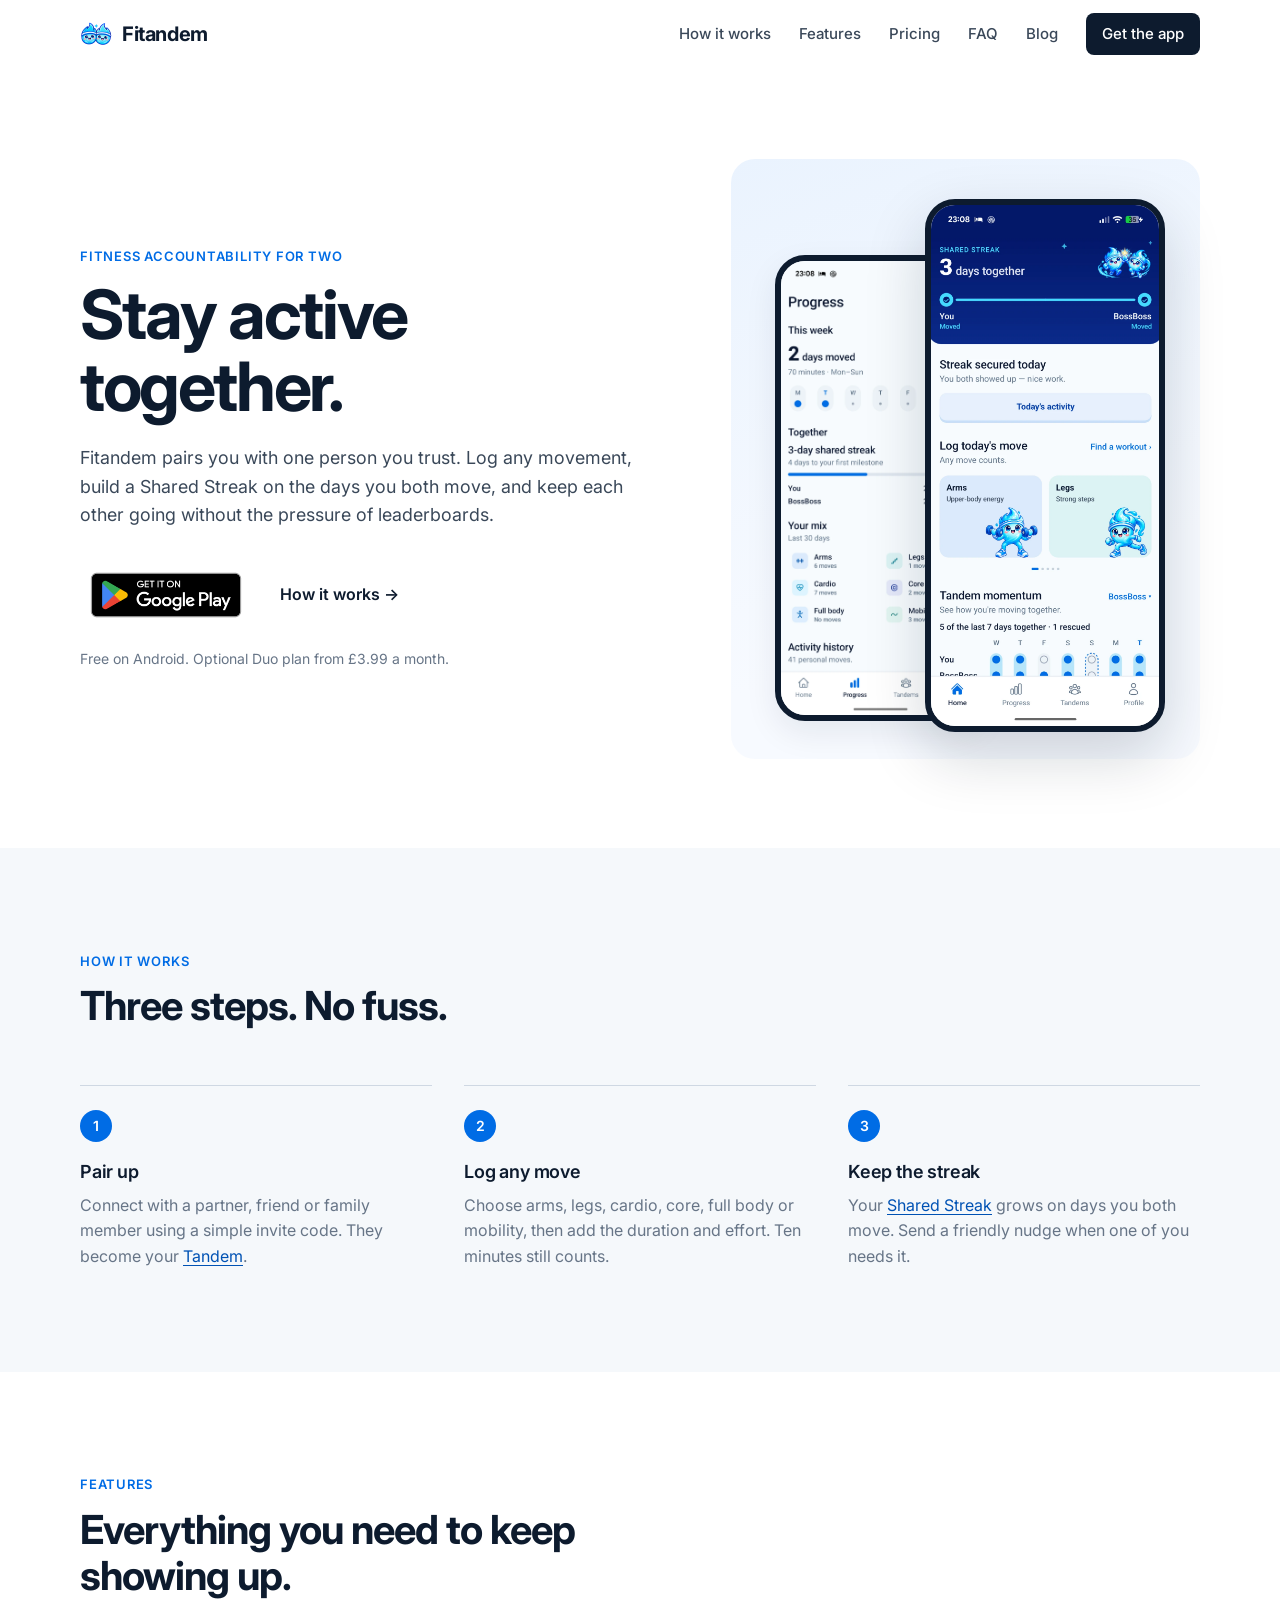
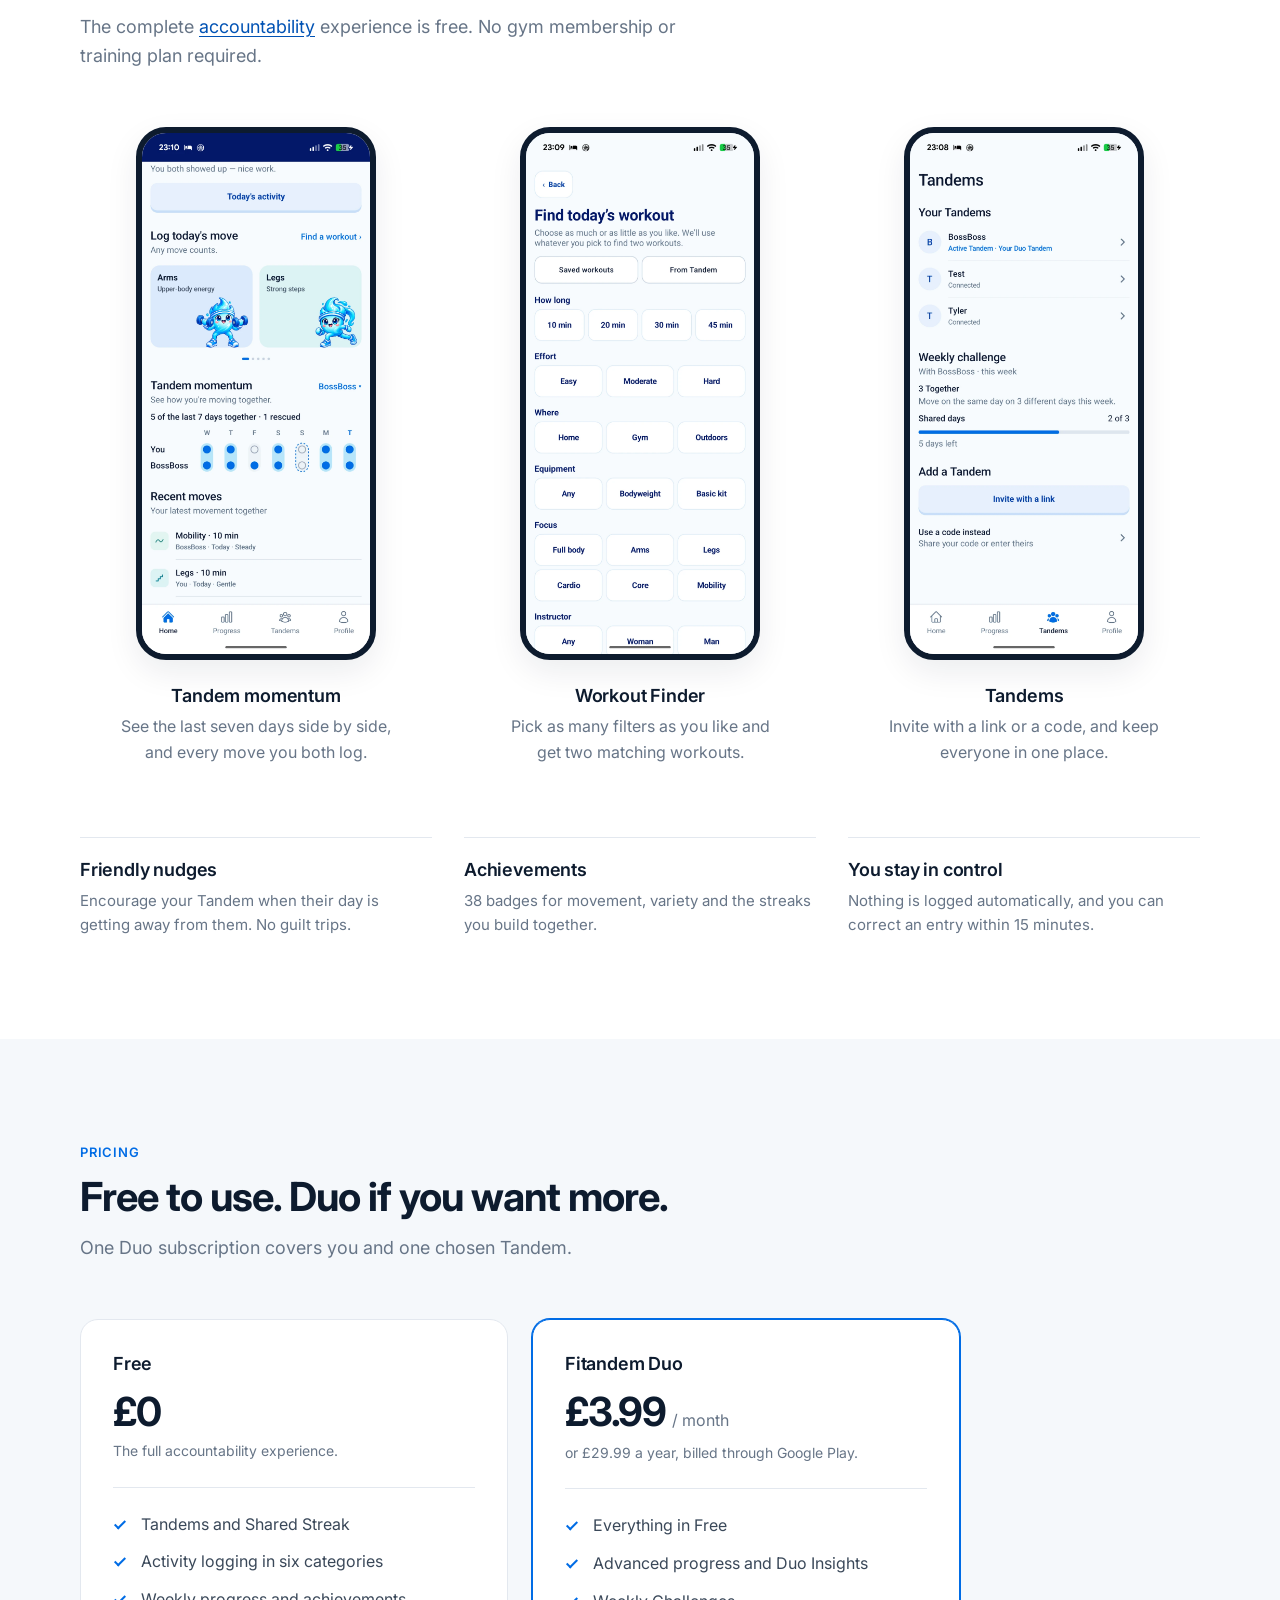
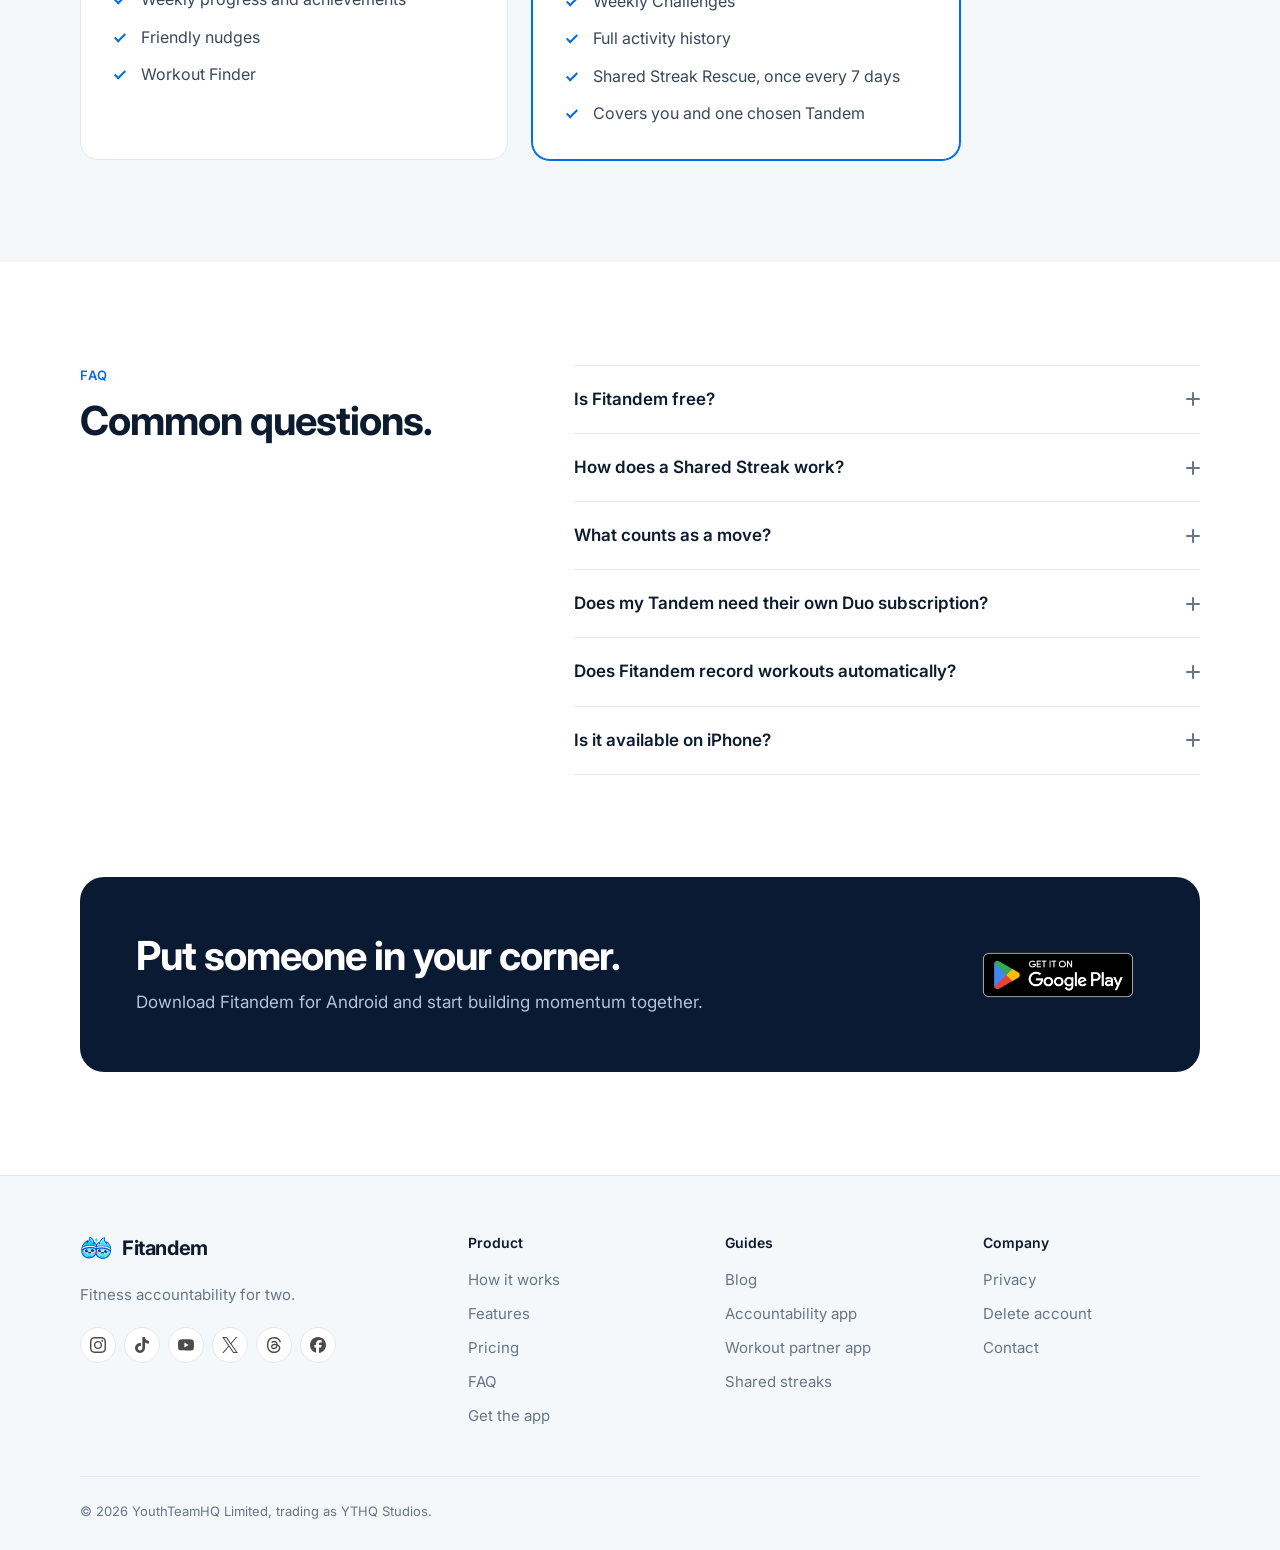
==== commit 3950b60c: "Use current app screenshots across the site Replace the homepage hero and feature screenshots with t" ====
--- a/index.html
+++ b/index.html
@@ -29,7 +29,7 @@
   <link rel="icon" type="image/png" href="assets/brand/fitandem-logo-web.png">
   <link rel="apple-touch-icon" href="assets/brand/fitandem-logo-web.png">
   <link rel="manifest" href="site.webmanifest">
-  <link rel="preload" as="image" href="assets/screenshots/home-shared-streak.webp" type="image/webp" fetchpriority="high">
+  <link rel="preload" as="image" href="assets/screenshots/app-home-streak.webp" type="image/webp" fetchpriority="high">
   <link rel="preconnect" href="https://fonts.googleapis.com">
   <link rel="preconnect" href="https://fonts.gstatic.com" crossorigin>
   <link href="https://fonts.googleapis.com/css2?family=Inter:wght@400;500;600;700&amp;display=swap" rel="stylesheet">
@@ -83,9 +83,11 @@
         "description": "A fitness accountability and activity tracking app for two people, with shared streaks, achievements, friendly nudges and workout discovery.",
         "image": "https://fitandem.com/assets/brand/fitandem-feature-graphic.png",
         "screenshot": [
-          "https://fitandem.com/assets/screenshots/home-shared-streak.webp",
-          "https://fitandem.com/assets/screenshots/progress-weekly.webp",
-          "https://fitandem.com/assets/screenshots/achievements-collection.webp"
+          "https://fitandem.com/assets/screenshots/app-home-streak.webp",
+          "https://fitandem.com/assets/screenshots/app-progress.webp",
+          "https://fitandem.com/assets/screenshots/app-home-momentum.webp",
+          "https://fitandem.com/assets/screenshots/app-workout-finder.webp",
+          "https://fitandem.com/assets/screenshots/app-tandems.webp"
         ],
         "featureList": [
           "Shared fitness accountability for two people",
@@ -129,8 +131,8 @@
         <p class="hero-meta">Free on Android. Optional Duo plan from £3.99 a month.</p>
       </div>
       <div class="hero-visual">
-        <figure class="screen-frame hero-screen-back"><img src="assets/screenshots/home-log-momentum.webp" alt="Fitandem home screen showing movement categories to log and Tandem momentum" width="1080" height="2400" decoding="async"></figure>
-        <figure class="screen-frame hero-screen-front"><img src="assets/screenshots/home-shared-streak.webp" alt="Fitandem home screen showing a six-day Shared Streak between two people and the Log a Move button" width="1080" height="2400" decoding="async" fetchpriority="high"></figure>
+        <figure class="screen-frame hero-screen-back"><img src="assets/screenshots/app-progress.webp" alt="Fitandem Progress screen showing days moved this week, a shared streak and a 30-day movement mix" width="900" height="2000" decoding="async"></figure>
+        <figure class="screen-frame hero-screen-front"><img src="assets/screenshots/app-home-streak.webp" alt="Fitandem home screen showing a three-day Shared Streak with both people marked as moved today" width="900" height="2000" decoding="async" fetchpriority="high"></figure>
       </div>
     </section>
 
@@ -148,13 +150,13 @@
     <section class="section section-shell" id="features" aria-labelledby="features-title">
       <div class="section-heading"><p class="kicker">Features</p><h2 id="features-title">Everything you need to keep showing up.</h2><p>The complete <a href="/fitness-accountability-app/">accountability</a> experience is free. No gym membership or training plan required.</p></div>
       <div class="showcase">
-        <figure><div class="screen-frame"><img src="assets/screenshots/progress-weekly.webp" alt="Fitandem Progress screen showing weekly minutes and an activity graph" width="1080" height="2400" loading="lazy" decoding="async"></div><figcaption><h3>Progress</h3><p>See your weekly minutes and activity add up at a glance.</p></figcaption></figure>
-        <figure><div class="screen-frame"><img src="assets/screenshots/achievements-collection.webp" alt="Fitandem Achievements screen showing collection progress and recently unlocked badges" width="1080" height="2400" loading="lazy" decoding="async"></div><figcaption><h3>Achievements</h3><p>38 badges for movement, variety and shared milestones.</p></figcaption></figure>
-        <figure><div class="screen-frame"><img src="assets/screenshots/activity-history.webp" alt="Fitandem Activity History listing moves with categories, duration, effort and dates" width="1080" height="2400" loading="lazy" decoding="async"></div><figcaption><h3>Activity history</h3><p>Every move you log, with category, duration, effort and date.</p></figcaption></figure>
+        <figure><div class="screen-frame"><img src="assets/screenshots/app-home-momentum.webp" alt="Fitandem Tandem momentum grid showing seven days of shared activity and a list of recent moves" width="900" height="2000" loading="lazy" decoding="async"></div><figcaption><h3>Tandem momentum</h3><p>See the last seven days side by side, and every move you both log.</p></figcaption></figure>
+        <figure id="workout-finder"><div class="screen-frame"><img src="assets/screenshots/app-workout-finder.webp" alt="Fitandem Workout Finder with filters for duration, effort, location, equipment, focus and instructor" width="900" height="2000" loading="lazy" decoding="async"></div><figcaption><h3>Workout Finder</h3><p>Pick as many filters as you like and get two matching workouts.</p></figcaption></figure>
+        <figure><div class="screen-frame"><img src="assets/screenshots/app-tandems.webp" alt="Fitandem Tandems screen listing connected Tandems, a weekly challenge and options to invite with a link or code" width="900" height="2000" loading="lazy" decoding="async"></div><figcaption><h3>Tandems</h3><p>Invite with a link or a code, and keep everyone in one place.</p></figcaption></figure>
       </div>
       <ul class="feature-row">
         <li><h3>Friendly nudges</h3><p>Encourage your Tandem when their day is getting away from them. No guilt trips.</p></li>
-        <li id="workout-finder"><h3>Workout Finder</h3><p>Filter by time, effort, equipment or focus and get two matching YouTube workouts.</p></li>
+        <li><h3>Achievements</h3><p>38 badges for movement, variety and the streaks you build together.</p></li>
         <li><h3>You stay in control</h3><p>Nothing is logged automatically, and you can correct an entry within 15 minutes.</p></li>
       </ul>
     </section>
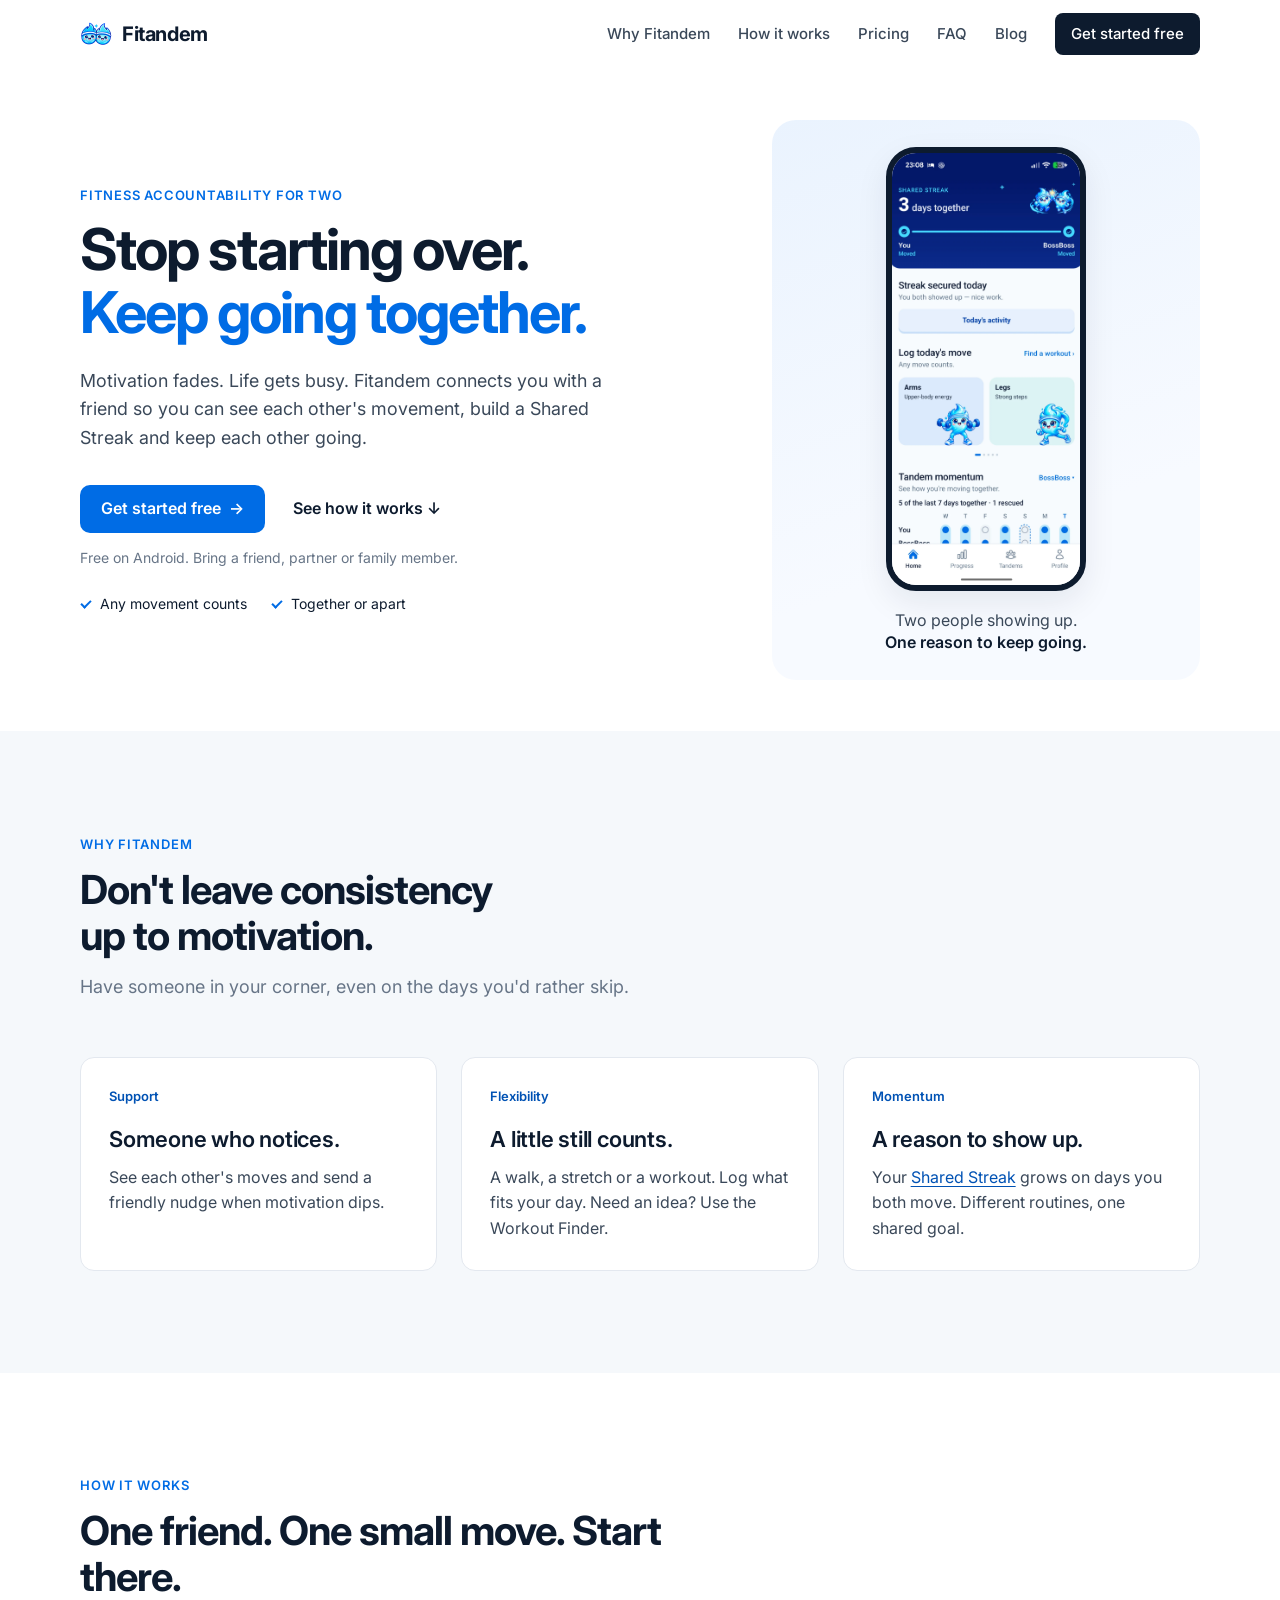
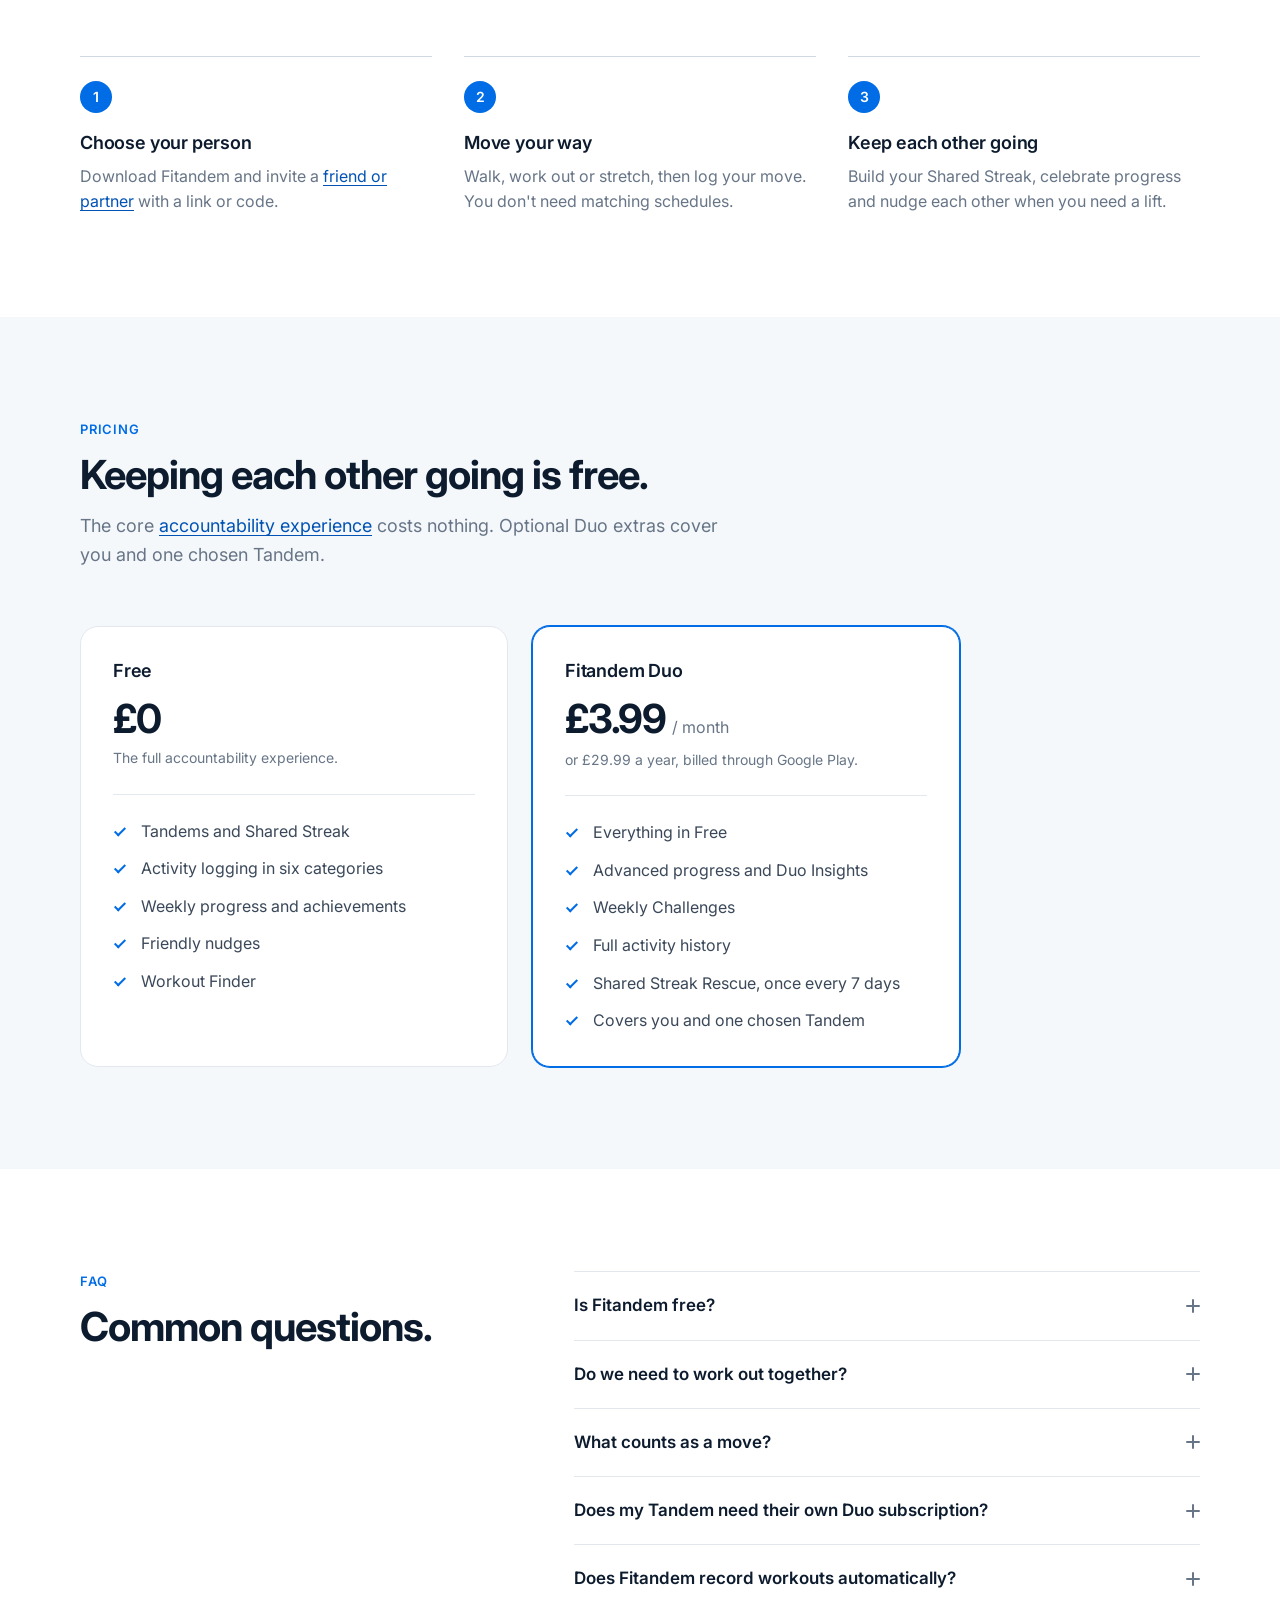
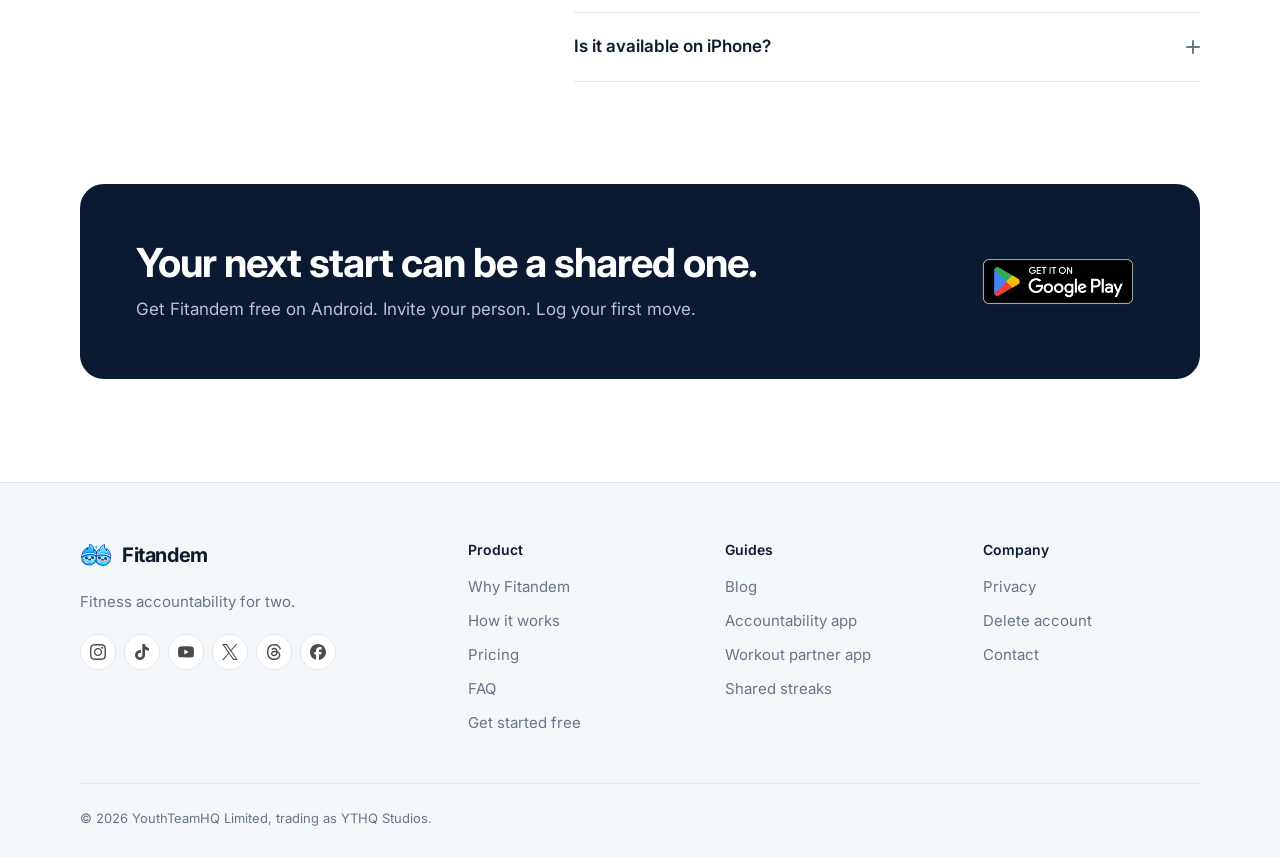
==== commit 3a37bd3d: "Lead with the fitness consistency problem and shared accountability" ====
--- a/index.html
+++ b/index.html
@@ -4,12 +4,12 @@
   <meta charset="utf-8">
   <meta name="viewport" content="width=device-width, initial-scale=1">
   <title>Fitness Accountability App for Two | Fitandem</title>
-  <meta name="description" content="Stay active with a friend or partner using Fitandem, the Android fitness accountability app for two. Log movement, build shared streaks and celebrate progress.">
+  <meta name="description" content="Struggling to stay consistent? Fitandem helps you keep moving with a friend, shared streaks and friendly nudges. Get started free on Android.">
   <meta name="application-name" content="Fitandem">
   <meta name="robots" content="index, follow, max-image-preview:large, max-snippet:-1, max-video-preview:-1">
   <meta name="theme-color" content="#006CE5">
-  <meta property="og:title" content="Fitandem: Stay Active Together">
-  <meta property="og:description" content="Stay active with someone in your corner. Track activity, build shared streaks, unlock achievements and discover workouts together.">
+  <meta property="og:title" content="Stop starting over. Keep going together. | Fitandem">
+  <meta property="og:description" content="Motivation fades. Life gets busy. Fitandem helps you keep moving with a friend, shared streaks and friendly nudges. Free on Android.">
   <meta property="og:type" content="website">
   <meta property="og:site_name" content="Fitandem">
   <meta property="og:locale" content="en_GB">
@@ -20,8 +20,8 @@
   <meta property="og:image:type" content="image/png">
   <meta property="og:image:alt" content="Fitandem: Stay Active Together">
   <meta name="twitter:card" content="summary_large_image">
-  <meta name="twitter:title" content="Fitandem: Stay Active Together">
-  <meta name="twitter:description" content="The Android fitness accountability app built around you and one other person.">
+  <meta name="twitter:title" content="Stop starting over. Keep going together. | Fitandem">
+  <meta name="twitter:description" content="Struggling to stay consistent? Keep moving with a friend, shared streaks and friendly nudges. Fitandem is free on Android.">
   <meta name="twitter:image" content="https://fitandem.com/assets/brand/fitandem-feature-graphic.png">
   <meta name="twitter:image:alt" content="Fitandem: Stay Active Together">
   <meta name="twitter:site" content="@fitandemapp">
@@ -33,7 +33,7 @@
   <link rel="preconnect" href="https://fonts.googleapis.com">
   <link rel="preconnect" href="https://fonts.gstatic.com" crossorigin>
   <link href="https://fonts.googleapis.com/css2?family=Inter:wght@400;500;600;700&amp;display=swap" rel="stylesheet">
-  <link rel="stylesheet" href="styles.css?v=20260930-2">
+  <link rel="stylesheet" href="styles.css?v=20261004-1">
   <script defer src="main.js?v=20260922-1"></script>
   <script type="application/ld+json">
   {
@@ -80,7 +80,7 @@
         "operatingSystem": "Android",
         "applicationCategory": "HealthApplication",
         "inLanguage": "en-GB",
-        "description": "A fitness accountability and activity tracking app for two people, with shared streaks, achievements, friendly nudges and workout discovery.",
+        "description": "A fitness accountability app that helps two people stay consistent through activity logging, shared streaks and friendly nudges.",
         "image": "https://fitandem.com/assets/brand/fitandem-feature-graphic.png",
         "screenshot": [
           "https://fitandem.com/assets/screenshots/app-home-streak.webp",
@@ -108,12 +108,12 @@
   }
   </script>
 </head>
-<body class="home">
+<body class="home" id="top">
   <a class="skip-link" href="#main-content">Skip to content</a>
-  <header class="site-header" id="top">
+  <header class="site-header">
     <div class="header-inner">
       <a class="brand" href="#top" aria-label="Fitandem home"><img class="brand-logo" src="assets/brand/fitandem-logo-web.png" alt="" width="256" height="256"><span>Fitandem</span></a>
-      <nav class="site-nav" id="site-nav" aria-label="Main navigation"><a href="#how-it-works">How it works</a><a href="#features">Features</a><a href="#duo">Pricing</a><a href="#faq">FAQ</a><a href="/blog/">Blog</a><a class="nav-install" href="https://fitandem.com/android">Get the app</a></nav>
+      <nav class="site-nav" id="site-nav" aria-label="Main navigation"><a href="#features">Why Fitandem</a><a href="#how-it-works">How it works</a><a href="#duo">Pricing</a><a href="#faq">FAQ</a><a href="/blog/">Blog</a><a class="nav-install" href="https://fitandem.com/android">Get started free</a></nav>
       <button class="menu-toggle" type="button" aria-expanded="false" aria-controls="site-nav" aria-label="Open navigation"><span></span><span></span><span></span></button>
     </div>
   </header>
@@ -122,48 +122,48 @@
     <section class="hero section-shell" aria-labelledby="hero-title">
       <div class="hero-copy">
         <p class="eyebrow">Fitness accountability for two</p>
-        <h1 id="hero-title">Stay active together.</h1>
-        <p class="hero-lede">Fitandem pairs you with one person you trust. Log any movement, build a Shared Streak on the days you both move, and keep each other going without the pressure of leaderboards.</p>
+        <h1 id="hero-title">Stop starting over.<br><span>Keep going together.</span></h1>
+        <p class="hero-lede">Motivation fades. Life gets busy. Fitandem connects you with a friend so you can see each other's movement, build a Shared Streak and keep each other going.</p>
         <div class="hero-actions">
-          <a class="play-badge" href="https://fitandem.com/android" aria-label="Get Fitandem on Google Play"><img src="assets/badges/get-it-on-google-play.png" alt="Get it on Google Play" width="564" height="168"></a>
-          <a class="text-link" href="#how-it-works">How it works <span aria-hidden="true">→</span></a>
+          <a class="button button-primary" href="https://fitandem.com/android">Get started free <span aria-hidden="true">→</span></a>
+          <a class="text-link" href="#how-it-works">See how it works <span aria-hidden="true">↓</span></a>
         </div>
-        <p class="hero-meta">Free on Android. Optional Duo plan from £3.99 a month.</p>
+        <p class="hero-meta">Free on Android. Bring a friend, partner or family member.</p>
+        <ul class="hero-reassurance" aria-label="Fits your everyday life"><li>Any movement counts</li><li>Together or apart</li></ul>
       </div>
       <div class="hero-visual">
-        <figure class="screen-frame hero-screen-back"><img src="assets/screenshots/app-progress.webp" alt="Fitandem Progress screen showing days moved this week, a shared streak and a 30-day movement mix" width="900" height="2000" decoding="async"></figure>
-        <figure class="screen-frame hero-screen-front"><img src="assets/screenshots/app-home-streak.webp" alt="Fitandem home screen showing a three-day Shared Streak with both people marked as moved today" width="900" height="2000" decoding="async" fetchpriority="high"></figure>
-      </div>
-    </section>
-
-    <section class="section section-alt" id="how-it-works" aria-labelledby="how-title">
+        <figure class="hero-product">
+          <div class="screen-frame"><img src="assets/screenshots/app-home-streak.webp" alt="Fitandem home screen showing a three-day Shared Streak with both people marked as moved today" width="900" height="2000" decoding="async" fetchpriority="high"></div>
+          <figcaption>Two people showing up.<br><strong>One reason to keep going.</strong></figcaption>
+        </figure>
+      </div>
+    </section>
+
+    <section class="section section-alt" id="features" aria-labelledby="features-title">
       <div class="section-shell">
-        <div class="section-heading"><p class="kicker">How it works</p><h2 id="how-title">Three steps. No fuss.</h2></div>
+        <div class="section-heading"><p class="kicker">Why Fitandem</p><h2 id="features-title">Don't leave consistency<br>up to motivation.</h2><p>Have someone in your corner, even on the days you'd rather skip.</p></div>
+        <ul class="benefits">
+          <li><span class="benefit-label">Support</span><h3>Someone who notices.</h3><p>See each other's moves and send a friendly nudge when motivation dips.</p></li>
+          <li id="workout-finder"><span class="benefit-label">Flexibility</span><h3>A little still counts.</h3><p>A walk, a stretch or a workout. Log what fits your day. Need an idea? Use the Workout Finder.</p></li>
+          <li><span class="benefit-label">Momentum</span><h3>A reason to show up.</h3><p>Your <a href="/shared-fitness-streaks/">Shared Streak</a> grows on days you both move. Different routines, one shared goal.</p></li>
+        </ul>
+      </div>
+    </section>
+
+    <section class="section" id="how-it-works" aria-labelledby="how-title">
+      <div class="section-shell">
+        <div class="section-heading"><p class="kicker">How it works</p><h2 id="how-title">One friend. One small move. Start there.</h2></div>
         <ol class="steps">
-          <li><span class="step-index">1</span><h3>Pair up</h3><p>Connect with a partner, friend or family member using a simple invite code. They become your <a href="/workout-partner-app/">Tandem</a>.</p></li>
-          <li><span class="step-index">2</span><h3>Log any move</h3><p>Choose arms, legs, cardio, core, full body or mobility, then add the duration and effort. Ten minutes still counts.</p></li>
-          <li><span class="step-index">3</span><h3>Keep the streak</h3><p>Your <a href="/shared-fitness-streaks/">Shared Streak</a> grows on days you both move. Send a friendly nudge when one of you needs it.</p></li>
+          <li><span class="step-index">1</span><h3>Choose your person</h3><p>Download Fitandem and invite a <a href="/workout-partner-app/">friend or partner</a> with a link or code.</p></li>
+          <li><span class="step-index">2</span><h3>Move your way</h3><p>Walk, work out or stretch, then log your move. You don't need matching schedules.</p></li>
+          <li><span class="step-index">3</span><h3>Keep each other going</h3><p>Build your Shared Streak, celebrate progress and nudge each other when you need a lift.</p></li>
         </ol>
       </div>
-    </section>
-
-    <section class="section section-shell" id="features" aria-labelledby="features-title">
-      <div class="section-heading"><p class="kicker">Features</p><h2 id="features-title">Everything you need to keep showing up.</h2><p>The complete <a href="/fitness-accountability-app/">accountability</a> experience is free. No gym membership or training plan required.</p></div>
-      <div class="showcase">
-        <figure><div class="screen-frame"><img src="assets/screenshots/app-home-momentum.webp" alt="Fitandem Tandem momentum grid showing seven days of shared activity and a list of recent moves" width="900" height="2000" loading="lazy" decoding="async"></div><figcaption><h3>Tandem momentum</h3><p>See the last seven days side by side, and every move you both log.</p></figcaption></figure>
-        <figure id="workout-finder"><div class="screen-frame"><img src="assets/screenshots/app-workout-finder.webp" alt="Fitandem Workout Finder with filters for duration, effort, location, equipment, focus and instructor" width="900" height="2000" loading="lazy" decoding="async"></div><figcaption><h3>Workout Finder</h3><p>Pick as many filters as you like and get two matching workouts.</p></figcaption></figure>
-        <figure><div class="screen-frame"><img src="assets/screenshots/app-tandems.webp" alt="Fitandem Tandems screen listing connected Tandems, a weekly challenge and options to invite with a link or code" width="900" height="2000" loading="lazy" decoding="async"></div><figcaption><h3>Tandems</h3><p>Invite with a link or a code, and keep everyone in one place.</p></figcaption></figure>
-      </div>
-      <ul class="feature-row">
-        <li><h3>Friendly nudges</h3><p>Encourage your Tandem when their day is getting away from them. No guilt trips.</p></li>
-        <li><h3>Achievements</h3><p>38 badges for movement, variety and the streaks you build together.</p></li>
-        <li><h3>You stay in control</h3><p>Nothing is logged automatically, and you can correct an entry within 15 minutes.</p></li>
-      </ul>
     </section>
 
     <section class="section section-alt" id="duo" aria-labelledby="pricing-title">
       <div class="section-shell">
-        <div class="section-heading"><p class="kicker">Pricing</p><h2 id="pricing-title">Free to use. Duo if you want more.</h2><p>One Duo subscription covers you and one chosen Tandem.</p></div>
+        <div class="section-heading"><p class="kicker">Pricing</p><h2 id="pricing-title">Keeping each other going is free.</h2><p>The core <a href="/fitness-accountability-app/">accountability experience</a> costs nothing. Optional Duo extras cover you and one chosen Tandem.</p></div>
         <div class="plans">
           <article class="plan">
             <h3>Free</h3>
@@ -185,7 +185,7 @@
       <div class="section-heading"><p class="kicker">FAQ</p><h2 id="faq-title">Common questions.</h2></div>
       <div class="faq-list">
         <details><summary>Is Fitandem free?<span aria-hidden="true"></span></summary><p>Yes. Tandems, the Shared Streak, logging, progress, achievements, nudges and the Workout Finder are all free. Fitandem Duo is an optional subscription for advanced insights, challenges, full history and Shared Streak Rescue.</p></details>
-        <details><summary>How does a Shared Streak work?<span aria-hidden="true"></span></summary><p>A Shared Streak grows when both people in a Tandem log a move on the same day. It doesn't matter whether you move together or apart, at 6am or 9pm.</p></details>
+        <details><summary>Do we need to work out together?<span aria-hidden="true"></span></summary><p>No. Move in your own way, at your own time. Your Shared Streak grows when you both log a move on the same day.</p></details>
         <details><summary>What counts as a move?<span aria-hidden="true"></span></summary><p>Any movement you choose to log. Pick arms, legs, cardio, core, full body or mobility, then record the duration and effort that fit your day.</p></details>
         <details><summary>Does my Tandem need their own Duo subscription?<span aria-hidden="true"></span></summary><p>No. One Duo subscription covers you and one Tandem you choose. You can pick your Duo Tandem later.</p></details>
         <details><summary>Does Fitandem record workouts automatically?<span aria-hidden="true"></span></summary><p>No. Watching a workout never records exercise on its own. Fitandem asks whether you want to log a move when you finish.</p></details>
@@ -195,7 +195,7 @@
 
     <section class="section-shell install-section" aria-labelledby="install-title">
       <div class="install-band">
-        <div><h2 id="install-title">Put someone in your corner.</h2><p>Download Fitandem for Android and start building momentum together.</p></div>
+        <div><h2 id="install-title">Your next start can be a shared one.</h2><p>Get Fitandem free on Android. Invite your person. Log your first move.</p></div>
         <a class="play-badge" href="https://fitandem.com/android" aria-label="Get Fitandem on Google Play"><img src="assets/badges/get-it-on-google-play.png" alt="Get it on Google Play" width="564" height="168" loading="lazy" decoding="async"></a>
       </div>
     </section>
@@ -210,7 +210,7 @@
           <a href="https://www.instagram.com/fitandemapp/" target="_blank" rel="noopener noreferrer" aria-label="Instagram (opens in a new tab)"><img src="assets/social/instagram.svg" alt=""></a><a href="https://www.tiktok.com/@fitandemapp" target="_blank" rel="noopener noreferrer" aria-label="TikTok (opens in a new tab)"><img src="assets/social/tiktok.svg" alt=""></a><a href="https://www.youtube.com/@fitandemapp" target="_blank" rel="noopener noreferrer" aria-label="YouTube (opens in a new tab)"><img src="assets/social/youtube.svg" alt=""></a><a href="https://x.com/fitandemapp" target="_blank" rel="noopener noreferrer" aria-label="X (opens in a new tab)"><img src="assets/social/x.svg" alt=""></a><a href="https://www.threads.com/@fitandemapp" target="_blank" rel="noopener noreferrer" aria-label="Threads (opens in a new tab)"><img src="assets/social/threads.svg" alt=""></a><a href="https://www.facebook.com/profile.php?id=61593506592853" target="_blank" rel="noopener noreferrer" aria-label="Facebook (opens in a new tab)"><img src="assets/social/facebook.svg" alt=""></a>
         </div>
       </div>
-      <nav class="footer-nav" aria-label="Product"><strong>Product</strong><a href="#how-it-works">How it works</a><a href="#features">Features</a><a href="#duo">Pricing</a><a href="#faq">FAQ</a><a href="https://fitandem.com/android">Get the app</a></nav>
+      <nav class="footer-nav" aria-label="Product"><strong>Product</strong><a href="#features">Why Fitandem</a><a href="#how-it-works">How it works</a><a href="#duo">Pricing</a><a href="#faq">FAQ</a><a href="https://fitandem.com/android">Get started free</a></nav>
       <nav class="footer-nav" aria-label="Guides"><strong>Guides</strong><a href="/blog/">Blog</a><a href="/fitness-accountability-app/">Accountability app</a><a href="/workout-partner-app/">Workout partner app</a><a href="/shared-fitness-streaks/">Shared streaks</a></nav>
       <nav class="footer-nav" aria-label="Company"><strong>Company</strong><a href="/privacy/">Privacy</a><a href="/delete-account/">Delete account</a><a href="mailto:fitandemapp@gmail.com">Contact</a></nav>
     </div>
--- a/styles.css
+++ b/styles.css
@@ -135,24 +135,48 @@
 /* Home: hero */
 .hero {
   display: grid;
-  grid-template-columns: minmax(0, 1.1fr) minmax(0, .9fr);
-  gap: clamp(40px, 6vw, 80px);
+  grid-template-columns: minmax(0, 1.2fr) minmax(0, .8fr);
+  gap: clamp(32px, 4vw, 56px);
   align-items: center;
-  padding-block: clamp(48px, 7vw, 96px);
-}
-.hero h1 { font-size: clamp(42px, 6vw, 68px); }
-.hero-lede { max-width: 560px; margin-top: 22px; font-size: clamp(17px, 1.4vw, 19px); }
-.hero-meta { margin-top: 20px; color: var(--muted); font-size: 14px; }
+  padding-block: clamp(36px, 4vw, 64px);
+}
+.hero h1 { font-size: clamp(38px, 4.5vw, 60px); line-height: 1.1; }
+.hero h1 span { color: var(--brand); }
+.hero-lede { max-width: 540px; margin-top: 22px; font-size: clamp(17px, 1.4vw, 19px); }
+.hero-meta { margin-top: 14px; color: var(--muted); font-size: 14px; }
+.hero-reassurance {
+  display: flex; flex-wrap: wrap; gap: 8px 24px;
+  margin: 24px 0 0; padding: 0;
+  color: var(--ink); font-size: 14px; list-style: none;
+}
+.hero-reassurance li { display: flex; align-items: center; gap: 8px; }
+.hero-reassurance li::before {
+  content: ""; width: 6px; height: 10px; margin: 0 3px 3px;
+  border-right: 2px solid var(--brand); border-bottom: 2px solid var(--brand);
+  transform: rotate(45deg);
+}
 .hero-visual {
-  position: relative;
-  min-height: 600px;
+  min-height: 560px;
   display: flex; align-items: center; justify-content: center;
+  padding: 24px;
   border-radius: 24px;
   background: linear-gradient(160deg, var(--brand-soft), #f7faff 70%);
 }
-.hero-visual .screen-frame { position: absolute; }
-.hero-screen-back { width: 210px; top: 96px; left: calc(50% - 190px); }
-.hero-screen-front { width: 240px; top: 40px; left: calc(50% - 40px); box-shadow: 0 24px 60px rgba(13, 27, 46, .18); }
+.hero-product { margin: 0; text-align: center; }
+.hero-product .screen-frame { width: 200px; margin-inline: auto; }
+.hero-product figcaption { margin-top: 18px; color: var(--text); font-size: 16px; line-height: 1.4; }
+.hero-product figcaption strong { color: var(--ink); font-weight: 600; }
+
+/* Home: benefits */
+.benefits {
+  display: grid; grid-template-columns: repeat(3, minmax(0, 1fr)); gap: 24px;
+  margin: 0; padding: 0; list-style: none;
+}
+.benefits li { padding: 28px; border: 1px solid var(--line); border-radius: var(--radius); background: #fff; }
+.benefit-label { display: block; margin-bottom: 18px; color: var(--brand-dark); font-size: 13px; font-weight: 600; }
+.benefits h3 { font-size: 22px; }
+.benefits p { margin-top: 10px; color: var(--text); }
+.benefits a { color: var(--brand-dark); text-underline-offset: 3px; }
 
 /* Home: steps */
 .steps { margin: 0; padding: 0; display: grid; grid-template-columns: repeat(3, minmax(0, 1fr)); gap: 32px; list-style: none; }
@@ -166,20 +190,6 @@
   font-size: 14px; font-weight: 600;
 }
 .steps p { margin-top: 8px; color: var(--muted); }
-
-/* Home: features */
-.showcase { display: grid; grid-template-columns: repeat(3, minmax(0, 1fr)); gap: 32px; }
-.showcase figure { margin: 0; }
-.showcase .screen-frame { width: min(100%, 240px); margin-inline: auto; }
-.showcase figcaption { margin-top: 24px; text-align: center; }
-.showcase figcaption p { max-width: 280px; margin: 6px auto 0; color: var(--muted); }
-.feature-row {
-  margin: clamp(48px, 6vw, 72px) 0 0; padding: 0;
-  display: grid; grid-template-columns: repeat(3, minmax(0, 1fr)); gap: 32px;
-  list-style: none;
-}
-.feature-row li { padding-top: 20px; border-top: 1px solid var(--line); }
-.feature-row p { margin-top: 6px; color: var(--muted); font-size: 15px; }
 
 /* Home: pricing */
 .plans { display: grid; grid-template-columns: repeat(2, minmax(0, 1fr)); gap: 24px; max-width: 880px; }
@@ -399,7 +409,7 @@
 
   .hero { grid-template-columns: 1fr; }
   .hero-copy { max-width: 640px; }
-  .hero-visual { min-height: 600px; }
+  .hero-visual { min-height: 0; }
   .faq-section, .accountability, .achievement-layout { grid-template-columns: 1fr; }
   .footer-grid { grid-template-columns: repeat(3, minmax(0, 1fr)); }
   .footer-intro { grid-column: 1 / -1; }
@@ -412,19 +422,10 @@
 @media (max-width: 720px) {
   :root { --shell: calc(100% - 32px); }
   .section { padding-block: 64px; }
-  .steps, .showcase, .feature-row, .plans, .feature-list, .guide-grid, .blog-grid { grid-template-columns: 1fr; }
-  .steps, .feature-row { gap: 28px; }
-  .showcase {
-    grid-template-columns: none; grid-auto-flow: column; grid-auto-columns: 72%;
-    gap: 16px; margin-inline: -16px; padding: 4px 16px 16px;
-    overflow-x: auto; scroll-snap-type: x mandatory; scrollbar-width: none;
-  }
-  .showcase::-webkit-scrollbar { display: none; }
-  .showcase figure { scroll-snap-align: center; }
-  .showcase .screen-frame { width: min(100%, 200px); }
-  .hero-visual { min-height: 440px; }
-  .hero-screen-back { width: 150px; top: 64px; left: calc(50% - 140px); }
-  .hero-screen-front { width: 172px; top: 28px; left: calc(50% - 26px); }
+  .steps, .benefits, .plans, .feature-list, .guide-grid, .blog-grid { grid-template-columns: 1fr; }
+  .steps { gap: 28px; }
+  .benefits { gap: 16px; }
+  .benefits li { padding: 24px; }
   .story-card { grid-template-columns: 1fr; }
   .story-card-reverse .story-copy { order: 0; }
   .install-band { flex-direction: column; align-items: flex-start; }
@@ -436,6 +437,7 @@
 
 @media (max-width: 480px) {
   .footer-grid { grid-template-columns: 1fr 1fr; }
+  .hero h1 { font-size: clamp(34px, 9.5vw, 42px); }
   .hero-actions { gap: 16px 24px; }
 }
 
